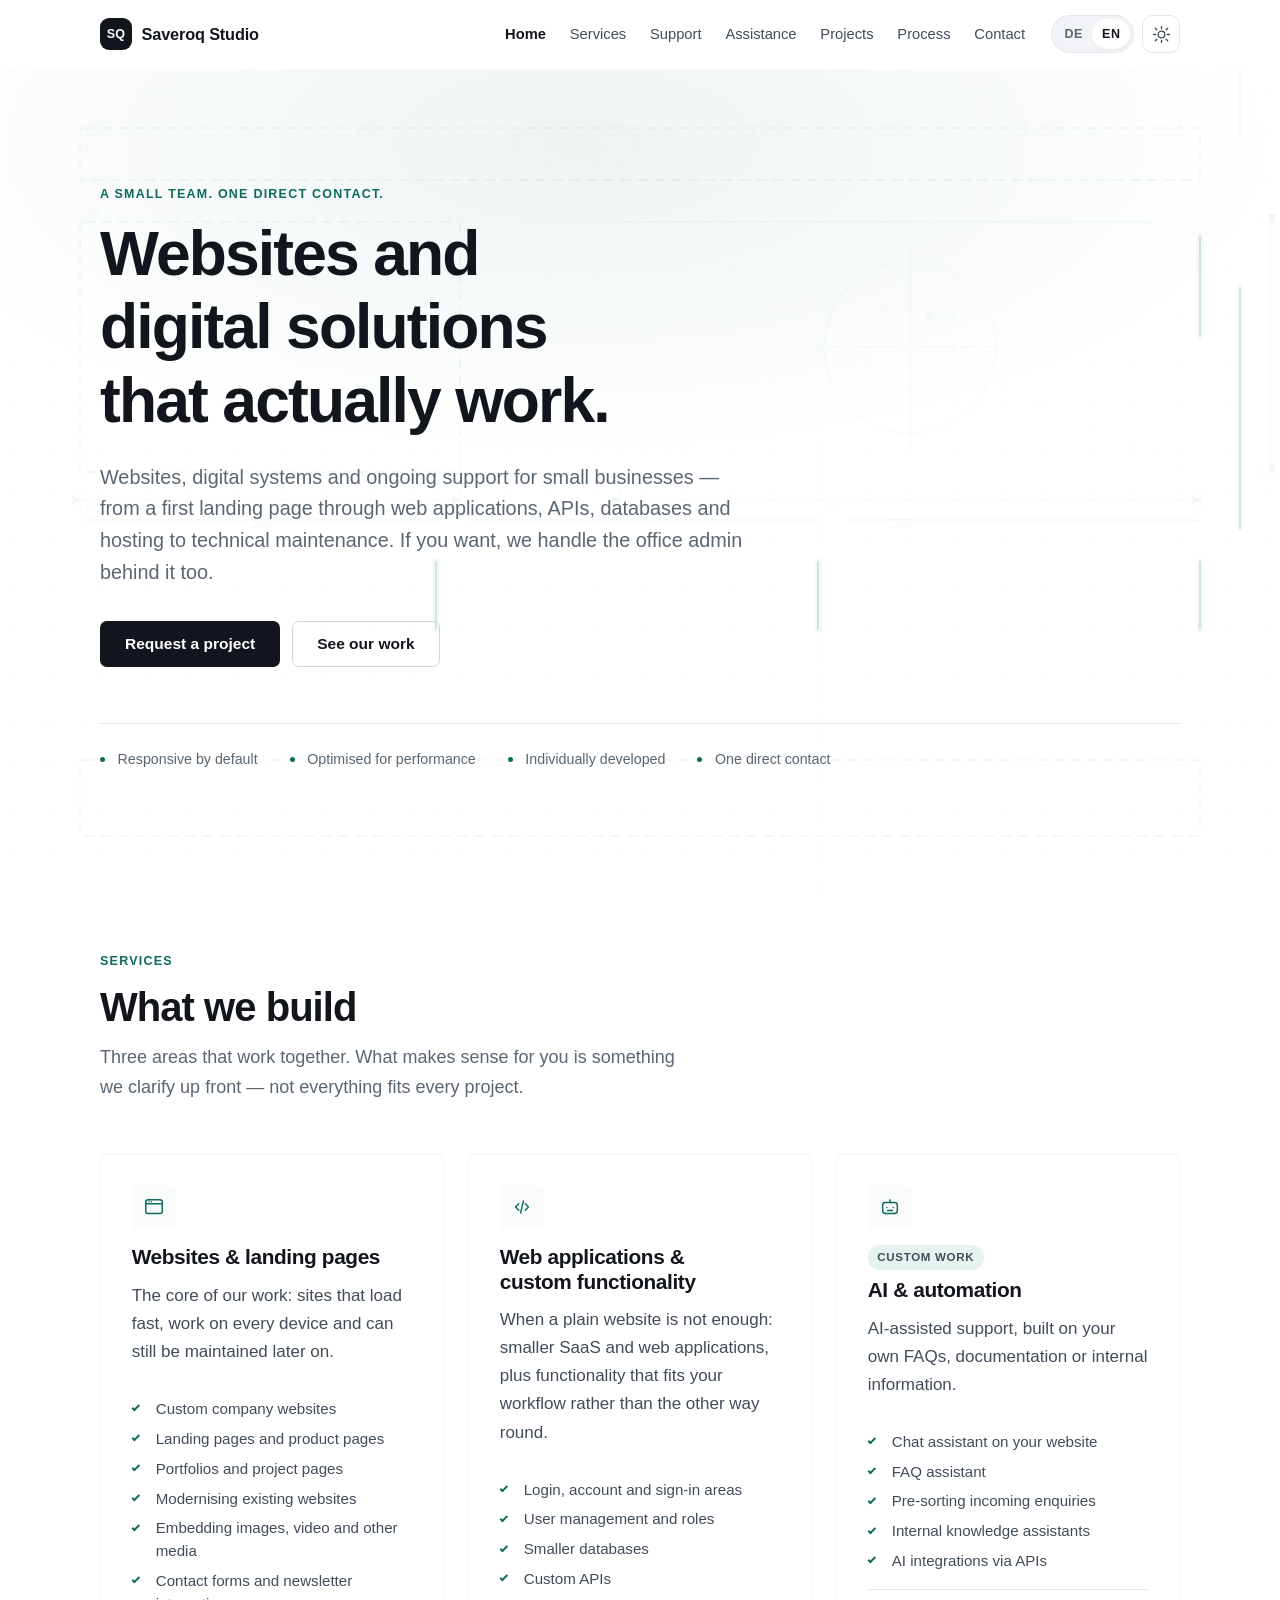
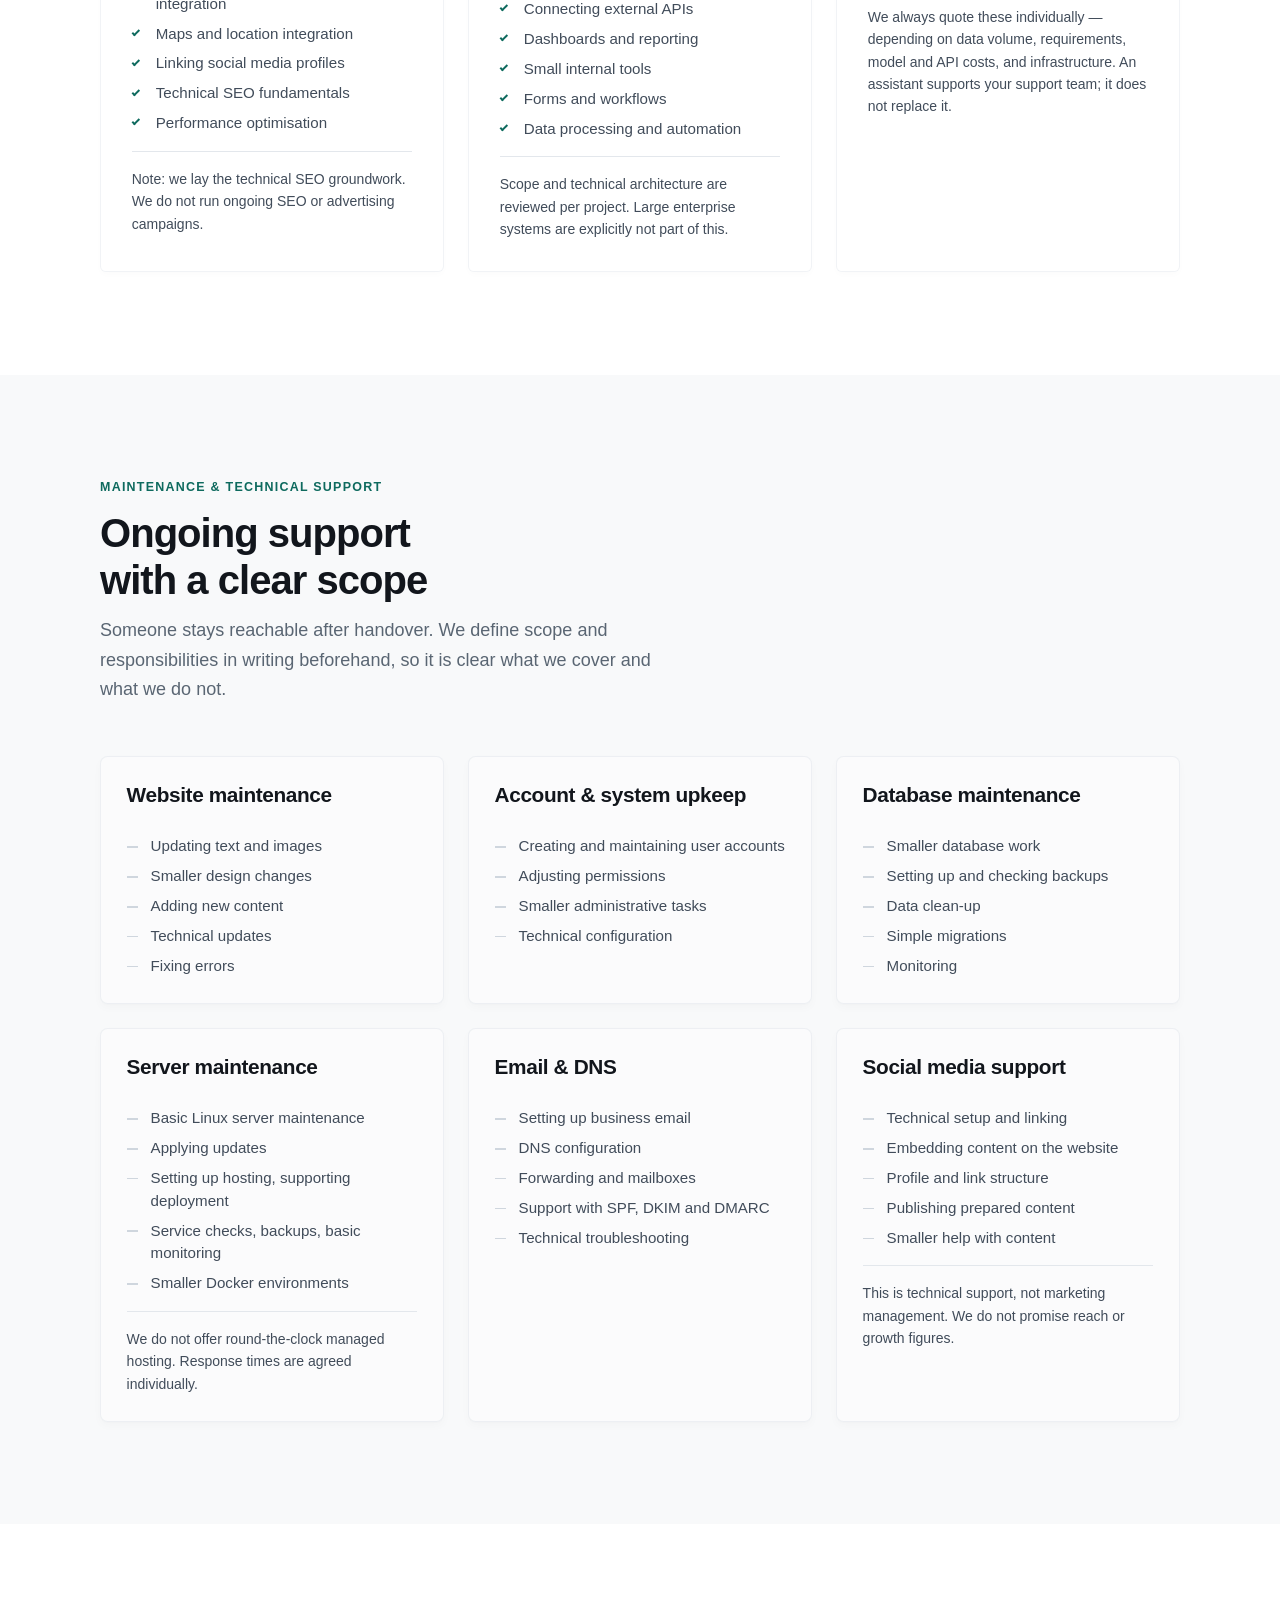
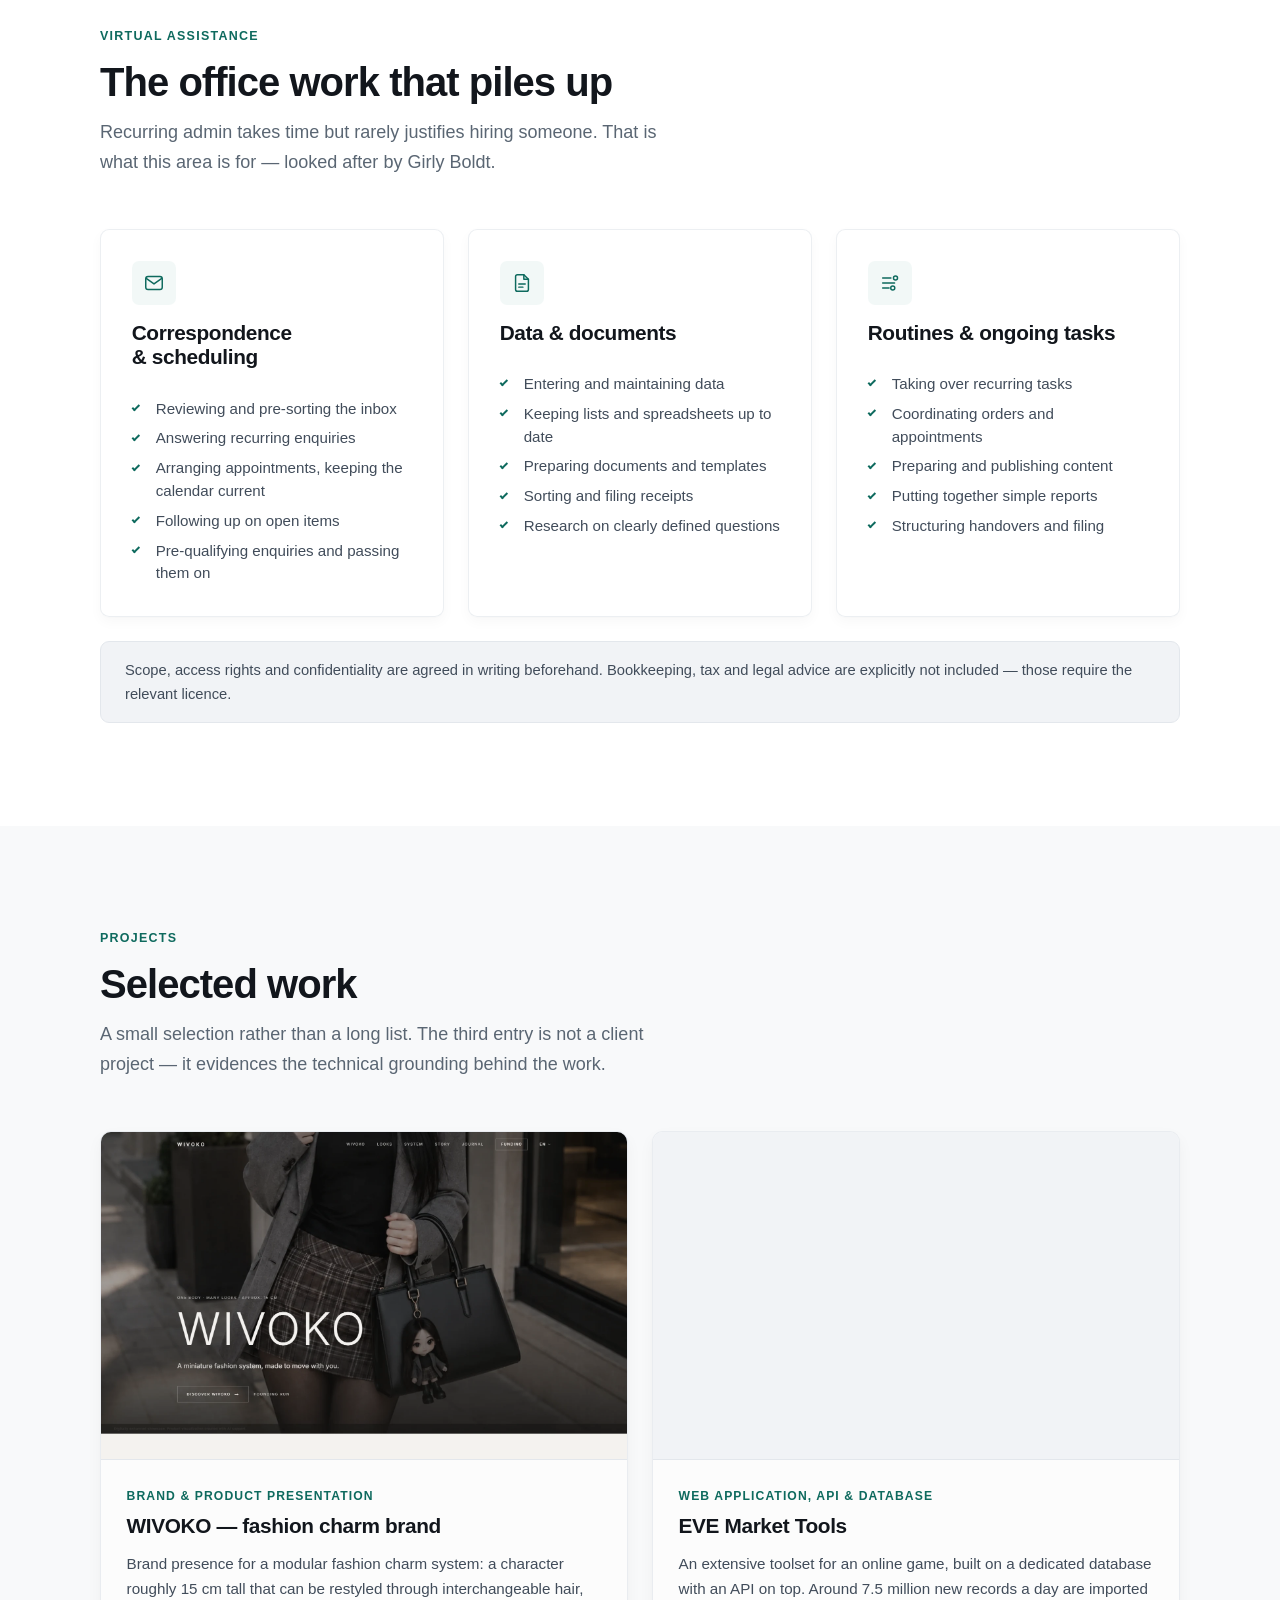
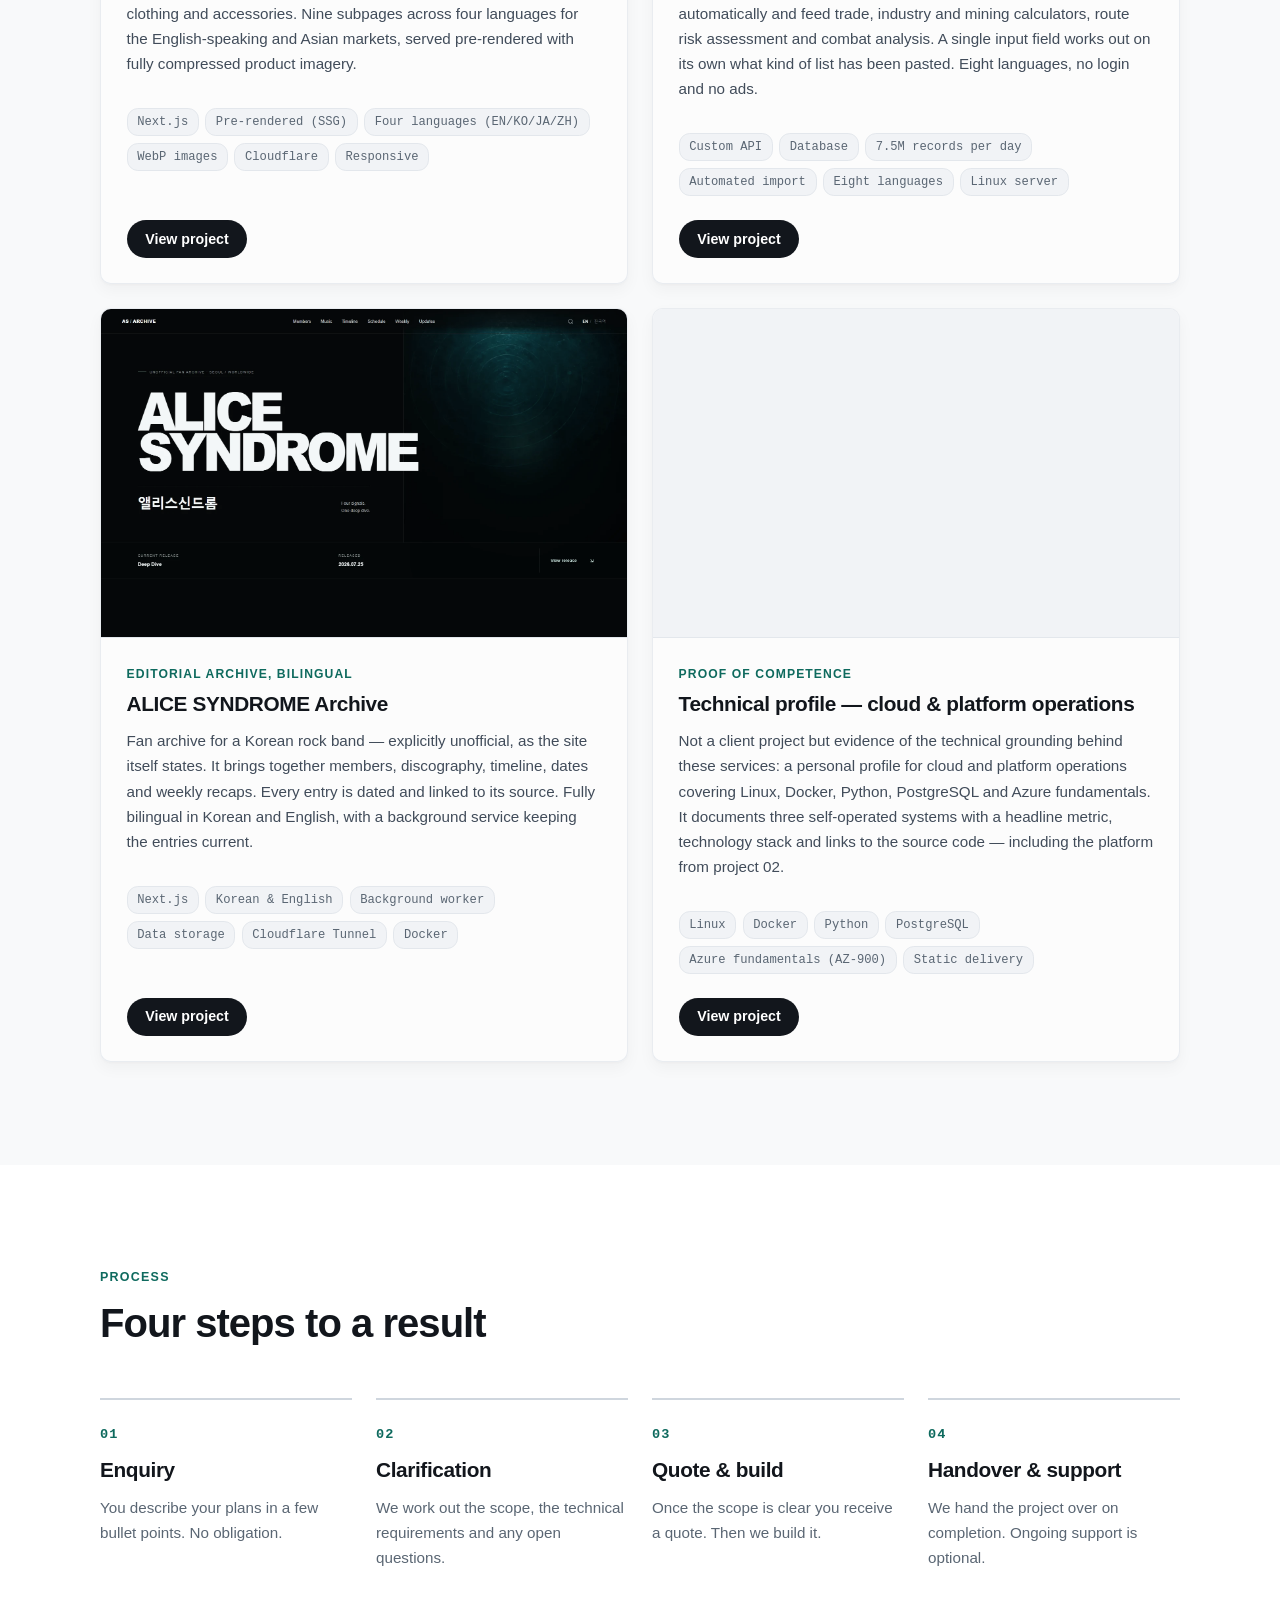
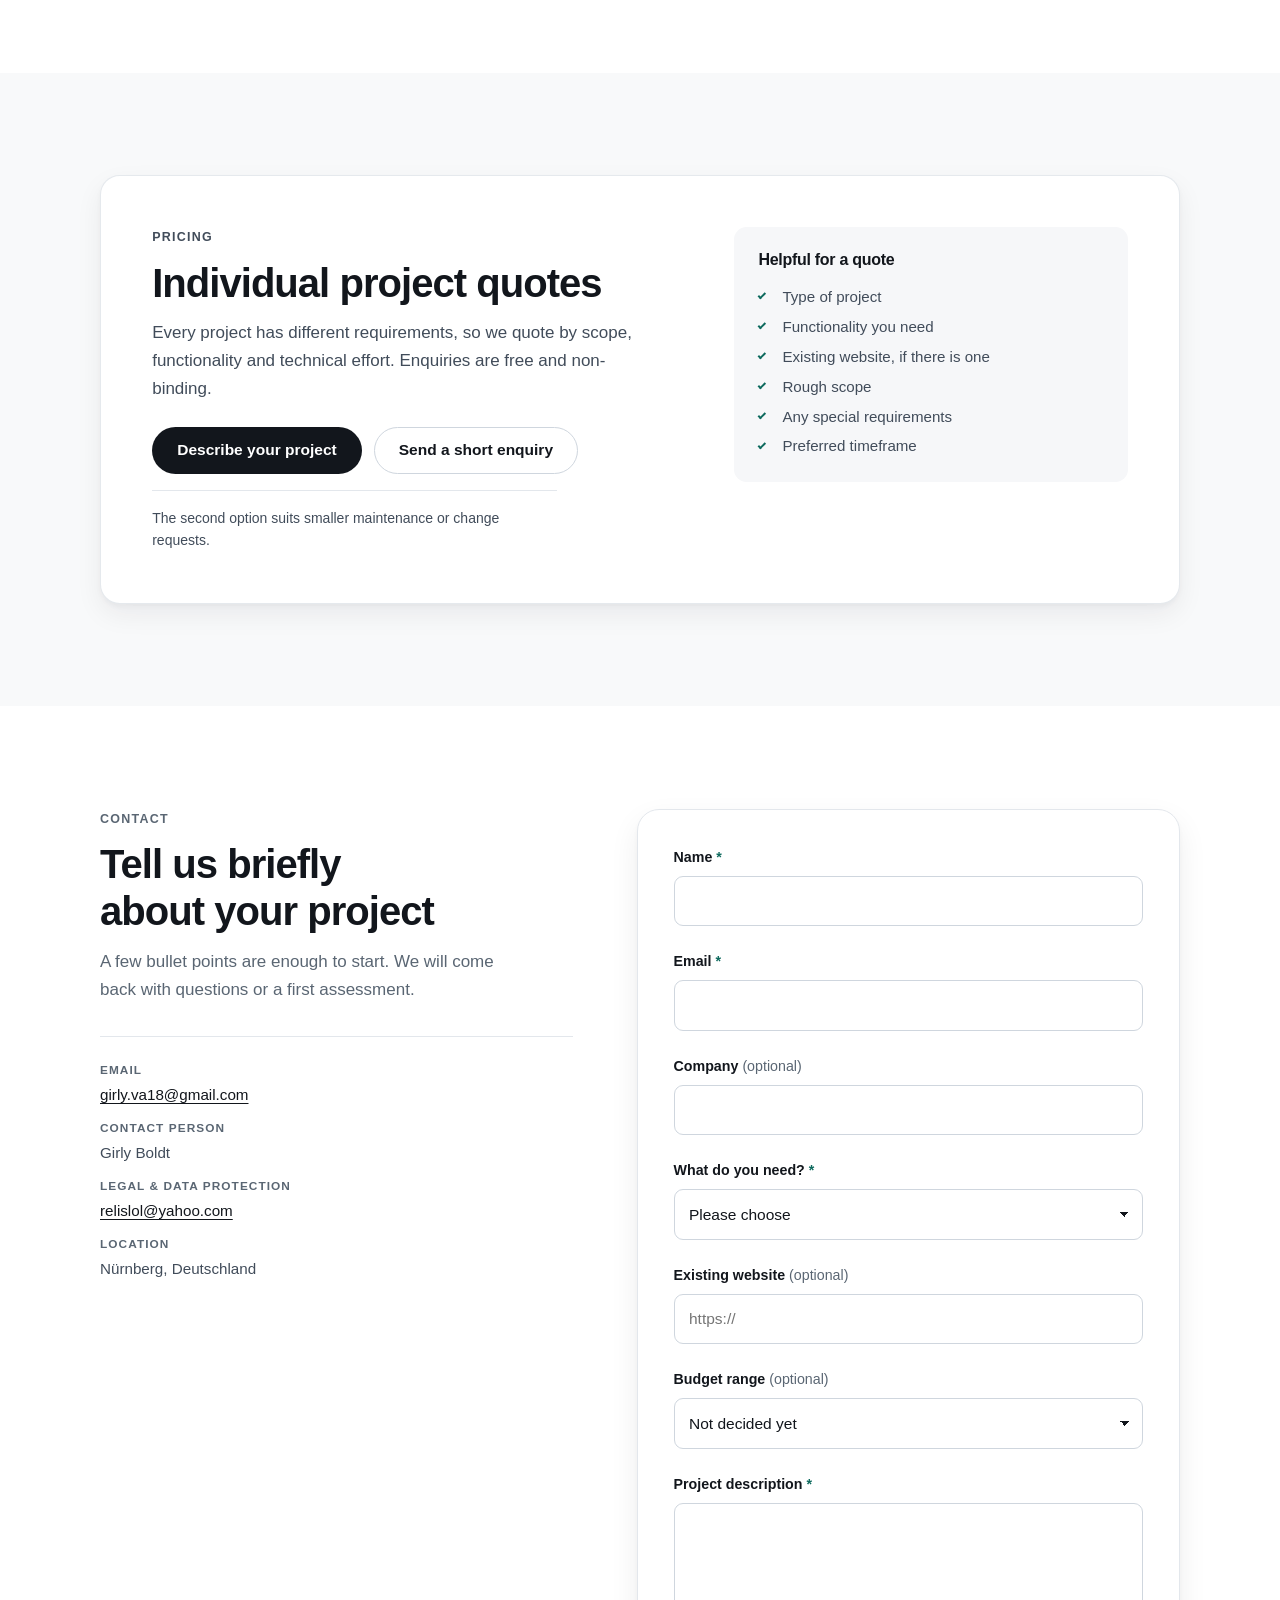
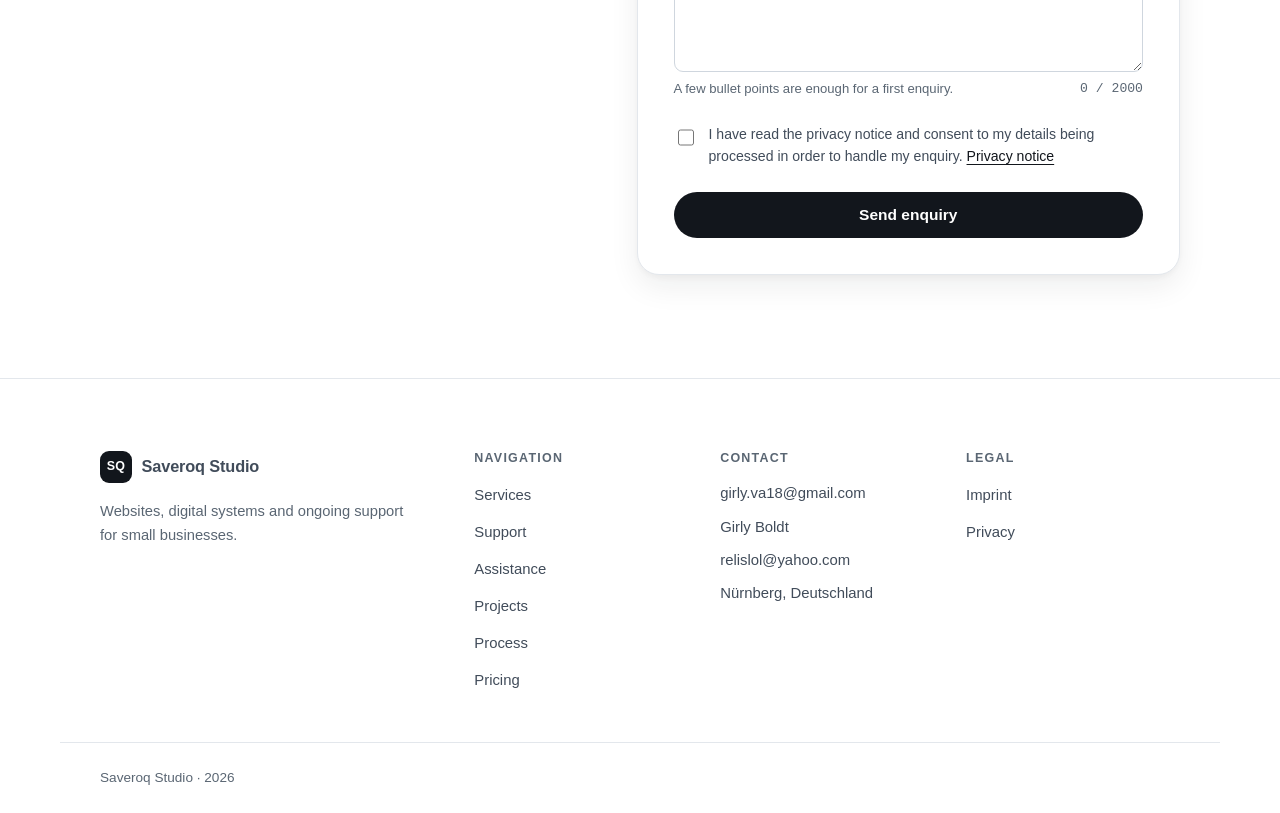
==== index.html @ 8a727fb0 "Versionskennungen gegen Cloudflares 4-Stunden-Browsercache Beim Pruefen der neuen Projektkarte fiel " ====
<!DOCTYPE html>
<html lang="de" data-theme="auto">
<head>
<meta charset="utf-8">
<meta name="viewport" content="width=device-width, initial-scale=1">

<!-- ============================================================
     SEO / Metadaten
     Die URLs zeigen auf die GitHub-Pages-Adresse dieses Repositories und
     sind startklar. Nur bei einer eigenen Domain umstellen — dafür gibt es
     scripts/domain-setzen.py, das alle betroffenen Dateien auf einmal ändert.
     ============================================================ -->
<title>Saveroq Studio — Websites &amp; digitale Systeme</title>
<meta name="description" content="Saveroq Studio entwickelt Websites, kleinere Web-Anwendungen und digitale Systeme für kleine Unternehmen – von der Landingpage über APIs, Datenbanken und Hosting bis zu laufender Betreuung und virtueller Assistenz.">
<!-- Bewusst NICHT indexieren.
     Das Studio soll oeffentlich erreichbar, aber vorerst nicht in den
     Suchergebnissen sein. Wichtig dabei: In robots.txt steht KEIN Disallow —
     sonst duerfte der Crawler die Seite nicht abrufen und wuerde dieses
     noindex nie sehen.
     Freigeben mit:  python scripts/domain-setzen.py --index an
     Danach zusaetzlich die Sitemap-Zeile in robots.txt einkommentieren. -->
<meta name="robots" content="noindex, follow">
<link rel="canonical" href="https://studio.saveroq.com/">

<meta property="og:type" content="website">
<meta property="og:locale" content="de_DE">
<meta property="og:locale:alternate" content="en_US">
<meta property="og:url" content="https://studio.saveroq.com/">
<meta property="og:title" content="Saveroq Studio — Websites &amp; digitale Systeme">
<meta property="og:description" content="Websites, kleinere Web-Anwendungen und digitale Systeme für kleine Unternehmen – inklusive Hosting, laufender Betreuung und virtueller Assistenz.">
<!-- OpenGraph-Bild: derzeit eine schlichte Textgrafik. Kann jederzeit durch ein eigenes Motiv ersetzt werden, gleicher Dateiname. -->
<meta property="og:image" content="https://studio.saveroq.com/assets/images/og-image.png">
<meta property="og:image:width" content="1200">
<meta property="og:image:height" content="630">
<meta property="og:image:alt" content="Saveroq Studio">

<meta name="twitter:card" content="summary_large_image">
<meta name="twitter:title" content="Saveroq Studio — Websites &amp; digitale Systeme">
<meta name="twitter:description" content="Websites, digitale Systeme und laufende Unterstützung für kleine Unternehmen.">
<meta name="twitter:image" content="https://studio.saveroq.com/assets/images/og-image.png">

<meta name="theme-color" content="#ffffff" media="(prefers-color-scheme: light)">
<meta name="theme-color" content="#0e1116" media="(prefers-color-scheme: dark)">

<link rel="icon" href="assets/icons/favicon.svg" type="image/svg+xml">
<link rel="icon" href="favicon.ico" sizes="32x32"><!-- Fallback für ältere Browser -->
<link rel="apple-touch-icon" href="assets/icons/apple-touch-icon.png">
<link rel="stylesheet" href="css/styles.css?v=c7a659b7">

<!-- Strukturierte Daten. Bewusst knapp und ausschliesslich mit Angaben, die
     auch im Impressum stehen. Kein Bezug auf saveroq.com: Die beiden Sites
     bleiben technisch getrennt. -->
<script type="application/ld+json">
{
  "@context": "https://schema.org",
  "@type": "ProfessionalService",
  "name": "Saveroq Studio",
  "url": "https://studio.saveroq.com/",
  "description": "Websites, digitale Systeme und laufende Unterstützung für kleine Unternehmen.",
  "address": {
    "@type": "PostalAddress",
    "streetAddress": "Siemensstraße 32",
    "postalCode": "90459",
    "addressLocality": "Nürnberg",
    "addressCountry": "DE"
  },
  "areaServed": "DE",
  "availableLanguage": ["de", "en"],
  "contactPoint": [
    {
      "@type": "ContactPoint",
      "contactType": "customer support",
      "name": "Girly Boldt",
      "email": "girly.va18@gmail.com",
      "availableLanguage": ["de", "en"]
    },
    {
      "@type": "ContactPoint",
      "contactType": "legal",
      "email": "relislol@yahoo.com",
      "availableLanguage": ["de", "en"]
    }
  ]
}
</script>
</head>

<body data-title-key="meta.title" data-desc-key="meta.description">
<a class="skip-link" href="#main" data-i18n="a11y.skip">Zum Inhalt springen</a>

<!-- ==================================================================
     HINTERGRUND-GRAFIK — vom technischen Riss zur fertigen Website
     ------------------------------------------------------------------
     WICHTIG ZUM VERSTÄNDNIS:
     Das sind KEINE mehreren Bilder, die abwechselnd eingeblendet werden.
     Es ist EIN Browserfenster mit EINER Website darin. Jedes Element
     behält seine Position über den gesamten Scrollweg und verwandelt
     sich an Ort und Stelle:

       Raster + Bemaßung
         -> ein Lichtpunkt zeichnet die Umrisse nach
         -> Flächen füllen sich, Ecken runden sich
         -> Inhalte erscheinen (Logo, Navigation, Text, Bild, Karten)
         -> am Ende steht eine vollständige Website

     Gesteuert wird alles über eine einzige Zahl: --p (0 = Anfang der
     Seite, 1 = Ende). Die Zeitfenster stehen in css/styles.css,
     Abschnitt 15 — dort lässt sich das Tempo ändern, ohne dieses SVG
     anzufassen.

     Rein dekorativ: aria-hidden, nicht anklickbar, liegt hinter allem.
     Deckkraft über --art-opacity. Siehe Warnhinweis im README.
     ================================================================== -->
<div class="bg-art" id="bg-art" aria-hidden="true">
  <svg viewBox="0 0 1440 900" preserveAspectRatio="xMidYMid slice" focusable="false">

    <defs>
      <pattern id="artGrid" width="45" height="45" patternUnits="userSpaceOnUse">
        <path d="M45 0H0v45" fill="none" stroke="var(--art-line)" stroke-width="1" stroke-opacity=".24"/>
      </pattern>
      <marker id="artArrow" viewBox="0 0 10 10" refX="9" refY="5"
              markerWidth="7" markerHeight="7" orient="auto">
        <path d="M0 0l10 5-10 5z" fill="var(--art-line)"/>
      </marker>
      <radialGradient id="artOrb" cx="50%" cy="50%" r="50%">
        <stop offset="0" stop-color="var(--art-line)" stop-opacity=".5"/>
        <stop offset="1" stop-color="var(--art-line)" stop-opacity="0"/>
      </radialGradient>
    </defs>

    <!-- ========== ZULETZT: weicher Grund hinter allem ================ -->
    <g class="art-soft">
      <circle cx="1080" cy="330" r="330" fill="url(#artOrb)"/>
      <circle cx="300" cy="700" r="260" fill="url(#artOrb)"/>
    </g>

    <!-- ========== ZUERST: Millimeterraster ========================== -->
    <rect class="art-grid" width="1440" height="900" fill="url(#artGrid)"/>

    <!-- ========== ZUERST: Konstruktions- und Anrisslinien =========== -->
    <g class="art-construct" fill="none" stroke="var(--art-line)"
       stroke-width="1" stroke-opacity=".22" stroke-dasharray="3 7">
      <path d="M0 108h1440M0 180h1440M0 472h1440M0 520h1440M0 720h1440M0 760h1440"/>
      <path d="M120 0v900M160 0v900M700 0v900M1280 0v900M1320 0v900M516 0v900M898 0v900"/>
      <path d="M700 222l580 250M1280 222L700 472"/>
    </g>

    <!-- ========== ZUERST: Bemaßung ================================== -->
    <g class="art-dim" fill="none" stroke="var(--art-line)"
       stroke-width="1.2" stroke-opacity=".5">
      <path d="M160 500h380" marker-start="url(#artArrow)" marker-end="url(#artArrow)"/>
      <path d="M160 488v24M540 488v24"/>
      <path d="M700 500h580" marker-start="url(#artArrow)" marker-end="url(#artArrow)"/>
      <path d="M700 488v24M1280 488v24"/>
      <path d="M1352 222v250" marker-start="url(#artArrow)" marker-end="url(#artArrow)"/>
      <path d="M1340 222h24M1340 472h24"/>
      <path d="M120 34h1200" marker-start="url(#artArrow)" marker-end="url(#artArrow)"/>
      <path d="M120 22v24M1320 22v24"/>
      <circle cx="990" cy="347" r="86"/>
      <circle cx="990" cy="347" r="43" stroke-dasharray="5 6"/>
      <path d="M888 347h204M990 245v204"/>
    </g>

    <g class="art-dim" fill="var(--art-line)" fill-opacity=".55"
       font-family="ui-monospace, Consolas, monospace" font-size="13">
      <text x="330" y="528">380</text>
      <text x="970" y="528">580</text>
      <text x="1370" y="352">250</text>
      <text x="700" y="24">1200</text>
      <text x="1006" y="322">R 86</text>
      <text x="126" y="52">00</text>
      <text x="166" y="214">01</text>
      <text x="706" y="214">02</text>
      <text x="166" y="512">03</text>
      <text x="522" y="512">04</text>
      <text x="904" y="512">05</text>
    </g>

    <!-- ========== ENTWURFSUMRISSE (verschwinden) ====================
         Auch die reinen Layout-Bereiche, die es in der fertigen Seite
         nicht mehr als sichtbaren Kasten gibt.                        -->
    <g class="art-dashed art-round" fill="none" stroke="var(--art-line)"
       stroke-width="1.4" stroke-opacity=".55" stroke-dasharray="10 7">
      <rect x="160" y="222" width="380" height="250"/>
      <rect x="160" y="128" width="1120" height="52"/>
      <rect x="160" y="760" width="1120" height="76"/>
    </g>

    <!-- ========== DER LICHTPUNKT ====================================
         Läuft die Umrisse entlang und zieht die feste Linie hinter
         sich her. Zwei Striche übereinander: ein breiter, weicher
         Schein und ein schmaler, heller Kern.

         pathLength="100" normiert jeden Umriss auf 100 Einheiten —
         dadurch laufen alle Rahmen im Gleichschritt, unabhängig davon,
         wie groß sie tatsächlich sind.                                -->
    <g class="art-spark" fill="none" stroke="var(--art-line)"
       stroke-width="7" stroke-opacity=".3" stroke-linecap="round">
      <rect x="120" y="56" width="1200" height="800" pathLength="100"/>
      <rect x="700" y="222" width="580" height="250" pathLength="100"/>
      <rect x="160" y="520" width="356" height="200" pathLength="100"/>
      <rect x="542" y="520" width="356" height="200" pathLength="100"/>
      <rect x="924" y="520" width="356" height="200" pathLength="100"/>
    </g>
    <g class="art-spark" fill="none" stroke="var(--art-line)"
       stroke-width="1.8" stroke-opacity="1" stroke-linecap="round">
      <rect x="120" y="56" width="1200" height="800" pathLength="100"/>
      <rect x="700" y="222" width="580" height="250" pathLength="100"/>
      <rect x="160" y="520" width="356" height="200" pathLength="100"/>
      <rect x="542" y="520" width="356" height="200" pathLength="100"/>
      <rect x="924" y="520" width="356" height="200" pathLength="100"/>
    </g>

    <!-- ========== DIE FESTE LINIE ===================================
         Zeichnet sich hinter dem Lichtpunkt her auf (stroke-dashoffset
         in css/styles.css). Nur die Rahmen, die es in der fertigen
         Website wirklich gibt.                                        -->
    <g class="art-draw art-round" fill="none" stroke="var(--art-line)"
       stroke-width="1.5" stroke-opacity=".5">
      <rect x="120" y="56" width="1200" height="800" pathLength="100"/>
      <rect x="700" y="222" width="580" height="250" pathLength="100"/>
      <rect x="160" y="520" width="356" height="200" pathLength="100"/>
      <rect x="542" y="520" width="356" height="200" pathLength="100"/>
      <rect x="924" y="520" width="356" height="200" pathLength="100"/>
    </g>

    <!-- ========== DIE FLÄCHEN ======================================= -->
    <g class="art-fill art-round">
      <rect x="120" y="56" width="1200" height="800" fill="var(--art-line)" fill-opacity=".05"/>
      <rect x="700" y="222" width="580" height="250" fill="var(--art-line)" fill-opacity=".16"/>
      <rect x="160" y="520" width="356" height="200" fill="var(--art-line)" fill-opacity=".12"/>
      <rect x="542" y="520" width="356" height="200" fill="var(--art-line)" fill-opacity=".12"/>
      <rect x="924" y="520" width="356" height="200" fill="var(--art-line)" fill-opacity=".12"/>
    </g>

    <!-- ========== BROWSERFENSTER ====================================
         Das Detail, das aus abstrakten Kästen eine Website macht.     -->
    <g class="art-chrome" fill="var(--art-line)">
      <path d="M120 108h1200" stroke="var(--art-line)" stroke-opacity=".4" stroke-width="1.5"/>
      <g fill-opacity=".35">
        <circle cx="154" cy="82" r="7"/>
        <circle cx="178" cy="82" r="7"/>
        <circle cx="202" cy="82" r="7"/>
      </g>
      <rect x="240" y="70" width="420" height="24" rx="12" fill-opacity=".14"/>
      <rect x="256" y="79" width="150" height="6" rx="3" fill-opacity=".3"/>
    </g>

    <!-- ========== DIE FERTIGE WEBSITE ===============================
         Logo, Navigation, Schaltfläche, Überschrift, Fließtext, Bild
         mit Motiv, drei Karten mit Symbol und Textzeilen, Fußzeile
         mit Spalten. Verschiedene Deckkraften erzeugen die Hierarchie,
         die eine echte Seite ausmacht.                                -->
    <g class="art-content" fill="var(--art-line)">

      <!-- Kopfzeile: Logo, Wortmarke, drei Menüpunkte, Schaltfläche -->
      <rect x="160" y="139" width="30" height="30" rx="9" fill-opacity=".5"/>
      <rect x="200" y="147" width="86" height="14" rx="7" fill-opacity=".42"/>
      <g fill-opacity=".26">
        <rect x="852" y="149" width="66" height="11" rx="5.5"/>
        <rect x="936" y="149" width="54" height="11" rx="5.5"/>
        <rect x="1008" y="149" width="60" height="11" rx="5.5"/>
      </g>
      <rect x="1150" y="139" width="130" height="31" rx="15.5" fill-opacity=".5"/>

      <!-- Hero: Auszeichner, zwei Überschriftzeilen, Text, zwei Knöpfe -->
      <rect x="160" y="238" width="104" height="10" rx="5" fill-opacity=".5"/>
      <g fill-opacity=".36">
        <rect x="160" y="268" width="368" height="25" rx="7"/>
        <rect x="160" y="305" width="268" height="25" rx="7"/>
      </g>
      <g fill-opacity=".2">
        <rect x="160" y="352" width="356" height="12" rx="6"/>
        <rect x="160" y="376" width="300" height="12" rx="6"/>
        <rect x="160" y="400" width="222" height="12" rx="6"/>
      </g>
      <rect x="160" y="430" width="152" height="42" rx="21" fill-opacity=".48"/>
      <rect x="328" y="430" width="132" height="42" rx="21" fill-opacity="0"
            stroke="var(--art-line)" stroke-opacity=".38" stroke-width="1.5"/>

      <!-- Bildbereich mit Motiv: Sonne und Bergzug -->
      <g class="art-photo">
        <circle cx="850" cy="300" r="26" fill-opacity=".34"/>
        <path d="M700 472l160-150 96 90 74-64 250 124v0z" fill-opacity=".26"/>
        <path d="M700 472l232-116 348 116z" fill-opacity=".36"/>
      </g>

      <!-- Drei Karten: Symbol, Titel, zwei Textzeilen, Weiterlink -->
      <g fill-opacity=".42">
        <rect x="188" y="548" width="42" height="42" rx="12"/>
        <rect x="570" y="548" width="42" height="42" rx="12"/>
        <rect x="952" y="548" width="42" height="42" rx="12"/>
      </g>
      <g fill-opacity=".3">
        <rect x="188" y="612" width="176" height="16" rx="8"/>
        <rect x="570" y="612" width="176" height="16" rx="8"/>
        <rect x="952" y="612" width="176" height="16" rx="8"/>
      </g>
      <g fill-opacity=".17">
        <rect x="188" y="644" width="290" height="10" rx="5"/>
        <rect x="188" y="666" width="232" height="10" rx="5"/>
        <rect x="570" y="644" width="290" height="10" rx="5"/>
        <rect x="570" y="666" width="232" height="10" rx="5"/>
        <rect x="952" y="644" width="290" height="10" rx="5"/>
        <rect x="952" y="666" width="232" height="10" rx="5"/>
      </g>
      <g fill-opacity=".34">
        <rect x="188" y="694" width="72" height="9" rx="4.5"/>
        <rect x="570" y="694" width="72" height="9" rx="4.5"/>
        <rect x="952" y="694" width="72" height="9" rx="4.5"/>
      </g>

      <!-- Fußzeile: Trennlinie, Wortmarke, drei Linkspalten -->
      <path d="M160 760h1120" stroke="var(--art-line)" stroke-opacity=".3" stroke-width="1.5"/>
      <rect x="160" y="784" width="24" height="24" rx="7" fill-opacity=".4"/>
      <rect x="192" y="790" width="76" height="12" rx="6" fill-opacity=".3"/>
      <g fill-opacity=".16">
        <rect x="880" y="784" width="86" height="9" rx="4.5"/>
        <rect x="880" y="802" width="66" height="9" rx="4.5"/>
        <rect x="880" y="820" width="74" height="9" rx="4.5"/>
        <rect x="1020" y="784" width="86" height="9" rx="4.5"/>
        <rect x="1020" y="802" width="66" height="9" rx="4.5"/>
        <rect x="1020" y="820" width="74" height="9" rx="4.5"/>
        <rect x="1160" y="784" width="86" height="9" rx="4.5"/>
        <rect x="1160" y="802" width="66" height="9" rx="4.5"/>
        <rect x="1160" y="820" width="74" height="9" rx="4.5"/>
      </g>
    </g>
  </svg>
</div>

<!-- ==================================================================
     HEADER / NAVIGATION
     ================================================================== -->
<header class="site-header" id="site-header">
  <div class="container header-inner">

    <a class="brand" href="#top" aria-label="Startseite">
      <span class="brand-mark" aria-hidden="true" data-site="initials">SQ</span>
      <span class="brand-name" data-site="name">Saveroq Studio</span>
    </a>

    <nav class="nav-desktop" aria-label="Hauptnavigation" data-i18n-attr="aria-label:a11y.mainNav">
      <ul>
        <li><a href="#top" data-i18n="nav.home">Start</a></li>
        <li><a href="#leistungen" data-i18n="nav.services">Leistungen</a></li>
        <li><a href="#support" data-i18n="nav.support">Wartung</a></li>
        <li><a href="#assistenz" data-i18n="nav.assist">Assistenz</a></li>
        <li><a href="#projekte" data-i18n="nav.projects">Projekte</a></li>
        <li><a href="#ablauf" data-i18n="nav.process">Ablauf</a></li>
        <li><a href="#kontakt" data-i18n="nav.contact">Kontakt</a></li>
      </ul>
    </nav>

    <div class="header-tools">
      <!-- Sprachumschalter -->
      <div class="lang-switch" role="group" aria-label="Sprache wählen" data-i18n-attr="aria-label:a11y.langGroup">
        <button type="button" class="lang-btn" data-lang="de" aria-pressed="true" lang="de">DE</button>
        <button type="button" class="lang-btn" data-lang="en" aria-pressed="false" lang="en">EN</button>
      </div>

      <!-- Farbschema -->
      <button type="button" class="icon-btn" id="theme-toggle"
              aria-label="Farbschema wechseln"
              data-i18n-attr="aria-label:a11y.theme">
        <svg class="icon icon-sun" viewBox="0 0 24 24" aria-hidden="true" focusable="false">
          <circle cx="12" cy="12" r="4.2"/>
          <path d="M12 2v2.6M12 19.4V22M4.2 4.2l1.9 1.9M17.9 17.9l1.9 1.9M2 12h2.6M19.4 12H22M4.2 19.8l1.9-1.9M17.9 6.1l1.9-1.9"/>
        </svg>
        <svg class="icon icon-moon" viewBox="0 0 24 24" aria-hidden="true" focusable="false">
          <path d="M20 14.2A8.2 8.2 0 0 1 9.8 4a8.4 8.4 0 1 0 10.2 10.2z"/>
        </svg>
      </button>

      <!-- Mobiles Menü -->
      <button type="button" class="icon-btn nav-toggle" id="nav-toggle"
              aria-expanded="false" aria-controls="nav-mobile"
              aria-label="Menü öffnen"
              data-i18n-attr="aria-label:a11y.menu">
        <svg class="icon icon-burger" viewBox="0 0 24 24" aria-hidden="true" focusable="false">
          <path d="M4 7h16M4 12h16M4 17h16"/>
        </svg>
        <svg class="icon icon-close" viewBox="0 0 24 24" aria-hidden="true" focusable="false">
          <path d="M6 6l12 12M18 6L6 18"/>
        </svg>
      </button>
    </div>
  </div>

  <nav class="nav-mobile" id="nav-mobile" aria-label="Mobile Navigation" hidden
       data-i18n-attr="aria-label:a11y.mobileNav">
    <ul class="container">
      <li><a href="#top" data-i18n="nav.home">Start</a></li>
      <li><a href="#leistungen" data-i18n="nav.services">Leistungen</a></li>
      <li><a href="#support" data-i18n="nav.support">Wartung &amp; Support</a></li>
      <li><a href="#assistenz" data-i18n="nav.assist">Virtuelle Assistenz</a></li>
      <li><a href="#projekte" data-i18n="nav.projects">Projekte</a></li>
      <li><a href="#ablauf" data-i18n="nav.process">Ablauf</a></li>
      <li><a href="#preise" data-i18n="nav.pricing">Kalkulation</a></li>
      <li><a href="#kontakt" data-i18n="nav.contact">Kontakt</a></li>
    </ul>
  </nav>
</header>

<main id="main">

  <!-- ================================================================
       HERO
       ================================================================ -->
  <section class="hero" id="top">
    <div class="container">
      <p class="eyebrow reveal" data-i18n="hero.eyebrow">Kleines Team. Direkter Ansprechpartner.</p>

      <h1 class="hero-title reveal" data-i18n="hero.title">
        Websites und digitale Lösungen, die tatsächlich funktionieren.
      </h1>

      <p class="hero-sub reveal" data-i18n="hero.sub">
        Websites, digitale Systeme und laufende Unterstützung für kleine
        Unternehmen – von der ersten Landingpage über Web-Anwendungen, APIs,
        Datenbanken und Hosting bis zur technischen Betreuung. Auf Wunsch
        übernehmen wir auch die Büroorganisation dahinter.
      </p>

      <div class="hero-actions reveal">
        <a class="btn btn-primary" href="#kontakt" data-i18n="hero.cta1">Projekt anfragen</a>
        <a class="btn btn-ghost" href="#projekte" data-i18n="hero.cta2">Unsere Arbeiten</a>
      </div>

      <ul class="trust-row reveal" aria-label="Arbeitsweise" data-i18n-attr="aria-label:a11y.trust">
        <li data-i18n="hero.trust1">Responsive umgesetzt</li>
        <li data-i18n="hero.trust2">Auf Performance optimiert</li>
        <li data-i18n="hero.trust3">Individuell entwickelt</li>
        <li data-i18n="hero.trust4">Direkter Ansprechpartner</li>
      </ul>
    </div>
  </section>

  <!-- ================================================================
       LEISTUNGEN
       ================================================================ -->
  <section class="section" id="leistungen" aria-labelledby="leistungen-h">
    <div class="container">
      <header class="section-head reveal">
        <p class="section-kicker" data-i18n="services.kicker">Leistungen</p>
        <h2 id="leistungen-h" data-i18n="services.title">Was wir umsetzen</h2>
        <p class="section-lead" data-i18n="services.lead">
          Drei Bereiche, die ineinandergreifen. Was davon sinnvoll ist, klären wir
          vorher gemeinsam – nicht alles ergibt für jedes Projekt Sinn.
        </p>
      </header>

      <div class="grid grid-3">

        <article class="card reveal">
          <div class="card-icon" aria-hidden="true">
            <svg viewBox="0 0 24 24" focusable="false">
              <rect x="3" y="4" width="18" height="15" rx="2.5"/>
              <path d="M3 8.5h18M6.5 6.2h.01M9 6.2h.01"/>
            </svg>
          </div>
          <h3 data-i18n="services.web.title">Websites &amp; Landingpages</h3>
          <p data-i18n="services.web.text">
            Der Kern unserer Arbeit: Seiten, die schnell laden, auf jedem Gerät
            funktionieren und die man später auch pflegen kann.
          </p>
          <ul class="check-list">
            <li data-i18n="services.web.i1">Individuelle Firmenwebsites</li>
            <li data-i18n="services.web.i2">Landingpages und Produktseiten</li>
            <li data-i18n="services.web.i3">Portfolios und Projektseiten</li>
            <li data-i18n="services.web.i4">Bestehende Websites modernisieren</li>
            <li data-i18n="services.web.i5">Bilder, Videos und andere Medien einbinden</li>
            <li data-i18n="services.web.i6">Kontaktformulare und Newsletter-Anbindung</li>
            <li data-i18n="services.web.i7">Karten- und Standortintegration</li>
            <li data-i18n="services.web.i8">Verknüpfung mit Social-Media-Profilen</li>
            <li data-i18n="services.web.i9">Technische SEO-Grundlagen</li>
            <li data-i18n="services.web.i10">Performanceoptimierung</li>
          </ul>
          <p class="card-note" data-i18n="services.web.note">
            Hinweis: Wir legen die technischen SEO-Grundlagen. Laufende
            SEO- oder Werbekampagnen betreuen wir nicht.
          </p>
        </article>

        <article class="card reveal">
          <div class="card-icon" aria-hidden="true">
            <svg viewBox="0 0 24 24" focusable="false">
              <path d="M8.5 8.5L5 12l3.5 3.5M15.5 8.5L19 12l-3.5 3.5M13.5 5.5l-3 13"/>
            </svg>
          </div>
          <h3 data-i18n="services.func.title">Web-Anwendungen &amp; individuelle Funktionen</h3>
          <p data-i18n="services.func.text">
            Wenn eine reine Website nicht ausreicht: kleinere SaaS- und
            Web-Anwendungen sowie Funktionen, die zu Ihrem Ablauf passen statt
            umgekehrt.
          </p>
          <ul class="check-list">
            <li data-i18n="services.func.i1">Login-, Account- und Anmeldebereiche</li>
            <li data-i18n="services.func.i2">Benutzerverwaltung und Rollen</li>
            <li data-i18n="services.func.i3">Kleinere Datenbanken</li>
            <li data-i18n="services.func.i4">Individuelle APIs</li>
            <li data-i18n="services.func.i5">Anbindung externer APIs</li>
            <li data-i18n="services.func.i6">Dashboards und Auswertungen</li>
            <li data-i18n="services.func.i7">Kleine interne Tools</li>
            <li data-i18n="services.func.i8">Formulare und Workflows</li>
            <li data-i18n="services.func.i9">Datenverarbeitung und Automatisierungen</li>
          </ul>
          <p class="card-note" data-i18n="services.func.note">
            Funktionsumfang und technische Architektur prüfen wir pro Projekt.
            Große Unternehmenssysteme gehören ausdrücklich nicht dazu.
          </p>
        </article>

        <article class="card card-accent reveal">
          <div class="card-icon" aria-hidden="true">
            <svg viewBox="0 0 24 24" focusable="false">
              <rect x="4" y="7" width="16" height="12" rx="3"/>
              <path d="M12 7V4M8.5 12.5h.01M15.5 12.5h.01M9.5 15.8h5"/>
            </svg>
          </div>
          <p class="card-tag" data-i18n="services.ai.tag">Individualleistung</p>
          <h3 data-i18n="services.ai.title">AI &amp; Automation</h3>
          <p data-i18n="services.ai.text">
            AI-gestützte Unterstützung im Support – aufgebaut auf Ihren eigenen
            FAQs, Dokumentationen oder internen Informationen.
          </p>
          <ul class="check-list">
            <li data-i18n="services.ai.i1">Chat-Assistent auf der Website</li>
            <li data-i18n="services.ai.i2">FAQ-Assistent</li>
            <li data-i18n="services.ai.i3">Vorsortierung eingehender Anfragen</li>
            <li data-i18n="services.ai.i4">Interne Wissensassistenten</li>
            <li data-i18n="services.ai.i5">AI-Integrationen über APIs</li>
          </ul>
          <p class="card-note" data-i18n="services.ai.note">
            Solche Lösungen kalkulieren wir immer einzeln – abhängig von
            Datenmenge, Anforderungen, Modell- bzw. API-Kosten und Infrastruktur.
            Ein Assistent unterstützt Ihren Support, er ersetzt ihn nicht.
          </p>
        </article>

      </div>
    </div>
  </section>

  <!-- ================================================================
       WARTUNG & SUPPORT
       ================================================================ -->
  <section class="section section-alt" id="support" aria-labelledby="support-h">
    <div class="container">
      <header class="section-head reveal">
        <p class="section-kicker" data-i18n="support.kicker">Wartung &amp; technischer Support</p>
        <h2 id="support-h" data-i18n="support.title">Laufende Betreuung, klar abgegrenzt</h2>
        <p class="section-lead" data-i18n="support.lead">
          Auch nach der Übergabe bleibt jemand erreichbar. Umfang und
          Verantwortlichkeiten legen wir vorher schriftlich fest – damit klar
          ist, was wir übernehmen und was nicht.
        </p>
      </header>

      <div class="grid grid-3">

        <article class="card card-compact reveal">
          <h3 data-i18n="support.site.title">Websitepflege</h3>
          <ul class="dash-list">
            <li data-i18n="support.site.i1">Texte und Bilder aktualisieren</li>
            <li data-i18n="support.site.i2">Kleinere Designänderungen</li>
            <li data-i18n="support.site.i3">Neue Inhalte einpflegen</li>
            <li data-i18n="support.site.i4">Technische Updates</li>
            <li data-i18n="support.site.i5">Fehlerbehebung</li>
          </ul>
        </article>

        <article class="card card-compact reveal">
          <h3 data-i18n="support.acc.title">Account- &amp; Systempflege</h3>
          <ul class="dash-list">
            <li data-i18n="support.acc.i1">Benutzeraccounts anlegen und pflegen</li>
            <li data-i18n="support.acc.i2">Berechtigungen anpassen</li>
            <li data-i18n="support.acc.i3">Kleinere administrative Aufgaben</li>
            <li data-i18n="support.acc.i4">Technische Konfigurationen</li>
          </ul>
        </article>

        <article class="card card-compact reveal">
          <h3 data-i18n="support.db.title">Datenbankpflege</h3>
          <ul class="dash-list">
            <li data-i18n="support.db.i1">Kleinere Datenbankarbeiten</li>
            <li data-i18n="support.db.i2">Backups einrichten und prüfen</li>
            <li data-i18n="support.db.i3">Datenbereinigung</li>
            <li data-i18n="support.db.i4">Einfache Migrationen</li>
            <li data-i18n="support.db.i5">Überwachung</li>
          </ul>
        </article>

        <article class="card card-compact reveal">
          <h3 data-i18n="support.srv.title">Serverpflege</h3>
          <ul class="dash-list">
            <li data-i18n="support.srv.i1">Grundlegende Linux-Serverpflege</li>
            <li data-i18n="support.srv.i2">Updates einspielen</li>
            <li data-i18n="support.srv.i3">Hosting einrichten, Deployment betreuen</li>
            <li data-i18n="support.srv.i4">Dienste prüfen, Backups, Basis-Monitoring</li>
            <li data-i18n="support.srv.i5">Kleinere Docker-Umgebungen</li>
          </ul>
          <p class="card-note" data-i18n="support.srv.note">
            Wir bieten kein rund um die Uhr betreutes Hosting an. Reaktionszeiten
            vereinbaren wir individuell.
          </p>
        </article>

        <article class="card card-compact reveal">
          <h3 data-i18n="support.mail.title">E-Mail &amp; DNS</h3>
          <ul class="dash-list">
            <li data-i18n="support.mail.i1">Business-Mail einrichten</li>
            <li data-i18n="support.mail.i2">DNS-Konfiguration</li>
            <li data-i18n="support.mail.i3">Weiterleitungen und Mailboxen</li>
            <li data-i18n="support.mail.i4">Unterstützung bei SPF, DKIM und DMARC</li>
            <li data-i18n="support.mail.i5">Technische Fehleranalyse</li>
          </ul>
        </article>

        <article class="card card-compact reveal">
          <h3 data-i18n="support.social.title">Social-Media-Support</h3>
          <ul class="dash-list">
            <li data-i18n="support.social.i1">Technische Einrichtung und Verknüpfung</li>
            <li data-i18n="support.social.i2">Content-Einbindung auf der Website</li>
            <li data-i18n="support.social.i3">Profil- und Linkstruktur</li>
            <li data-i18n="support.social.i4">Veröffentlichung vorbereiteter Inhalte</li>
            <li data-i18n="support.social.i5">Kleinere Unterstützung bei Inhalten</li>
          </ul>
          <p class="card-note" data-i18n="support.social.note">
            Das ist technische Unterstützung, keine Marketingbetreuung. Wir
            versprechen keine Reichweiten oder Wachstumszahlen.
          </p>
        </article>

      </div>
    </div>
  </section>

  <!-- ================================================================
       VIRTUELLE ASSISTENZ
       ================================================================ -->
  <section class="section" id="assistenz" aria-labelledby="assistenz-h">
    <div class="container">
      <header class="section-head reveal">
        <p class="section-kicker" data-i18n="assist.kicker">Virtuelle Assistenz</p>
        <h2 id="assistenz-h" data-i18n="assist.title">Büroarbeit, die liegen bleibt</h2>
        <p class="section-lead" data-i18n="assist.lead">
          Wiederkehrende Organisationsaufgaben kosten Zeit, rechtfertigen aber
          selten eine eigene Anstellung. Genau dafür gibt es diesen Bereich —
          betreut von Girly Boldt.
        </p>
      </header>

      <div class="grid grid-3">

        <article class="card reveal">
          <div class="card-icon" aria-hidden="true">
            <svg viewBox="0 0 24 24" focusable="false">
              <rect x="3" y="5" width="18" height="14" rx="2.5"/>
              <path d="M3.5 7l8.5 6 8.5-6"/>
            </svg>
          </div>
          <h3 data-i18n="assist.comm.title">Kommunikation &amp; Termine</h3>
          <ul class="check-list">
            <li data-i18n="assist.comm.i1">Postfach sichten und vorsortieren</li>
            <li data-i18n="assist.comm.i2">Wiederkehrende Anfragen beantworten</li>
            <li data-i18n="assist.comm.i3">Termine abstimmen, Kalender pflegen</li>
            <li data-i18n="assist.comm.i4">Bei offenen Vorgängen nachfassen</li>
            <li data-i18n="assist.comm.i5">Anfragen vorqualifizieren und weiterleiten</li>
          </ul>
        </article>

        <article class="card reveal">
          <div class="card-icon" aria-hidden="true">
            <svg viewBox="0 0 24 24" focusable="false">
              <path d="M14 3H7a2 2 0 0 0-2 2v14a2 2 0 0 0 2 2h10a2 2 0 0 0 2-2V8z"/>
              <path d="M14 3v5h5M8.5 13h7M8.5 16.5h4.5"/>
            </svg>
          </div>
          <h3 data-i18n="assist.data.title">Daten &amp; Dokumente</h3>
          <ul class="check-list">
            <li data-i18n="assist.data.i1">Daten erfassen und pflegen</li>
            <li data-i18n="assist.data.i2">Listen und Tabellen aktuell halten</li>
            <li data-i18n="assist.data.i3">Dokumente und Vorlagen aufbereiten</li>
            <li data-i18n="assist.data.i4">Belege sortieren und ablegen</li>
            <li data-i18n="assist.data.i5">Recherchen zu klar umrissenen Fragen</li>
          </ul>
        </article>

        <article class="card reveal">
          <div class="card-icon" aria-hidden="true">
            <svg viewBox="0 0 24 24" focusable="false">
              <path d="M4 6.5h9M4 12h13M4 17.5h7"/>
              <circle cx="18" cy="6.5" r="2.2"/>
              <circle cx="15" cy="17.5" r="2.2"/>
            </svg>
          </div>
          <h3 data-i18n="assist.flow.title">Abläufe &amp; laufende Aufgaben</h3>
          <ul class="check-list">
            <li data-i18n="assist.flow.i1">Wiederkehrende Aufgaben übernehmen</li>
            <li data-i18n="assist.flow.i2">Bestellungen und Termine koordinieren</li>
            <li data-i18n="assist.flow.i3">Inhalte vorbereiten und einstellen</li>
            <li data-i18n="assist.flow.i4">Einfache Auswertungen zusammenstellen</li>
            <li data-i18n="assist.flow.i5">Übergaben und Ablage strukturieren</li>
          </ul>
        </article>

      </div>

      <p class="notice notice-spaced reveal" data-i18n="assist.note">
        Umfang, Zugriffsrechte und Vertraulichkeit legen wir vorher schriftlich
        fest. Buchhaltung, Steuer- und Rechtsberatung gehören ausdrücklich
        nicht dazu — dafür braucht es die jeweilige Zulassung.
      </p>
    </div>
  </section>

  <!-- ================================================================
       PROJEKTE
       ================================================================ -->
  <section class="section section-alt" id="projekte" aria-labelledby="projekte-h">
    <div class="container">
      <header class="section-head reveal">
        <p class="section-kicker" data-i18n="projects.kicker">Projekte</p>
        <h2 id="projekte-h" data-i18n="projects.title">Ausgewählte Arbeiten</h2>
        <p class="section-lead" data-i18n="projects.lead">
          Eine kleine Auswahl statt einer langen Liste. Der dritte Eintrag ist
          kein Kundenprojekt, sondern belegt die technische Grundlage dahinter.
        </p>
      </header>

      <!-- Karten werden aus js/projects.js erzeugt. -->
      <div class="grid grid-3 projects-grid" id="projects-grid"></div>

      <noscript>
        <p class="notice">
          Die Projektübersicht benötigt JavaScript. Schreiben Sie uns gern direkt
          über das Kontaktformular – wir schicken Ihnen Referenzen zu.
        </p>
      </noscript>
    </div>
  </section>

  <!-- ================================================================
       ABLAUF
       ================================================================ -->
  <section class="section" id="ablauf" aria-labelledby="ablauf-h">
    <div class="container">
      <header class="section-head reveal">
        <p class="section-kicker" data-i18n="process.kicker">Ablauf</p>
        <h2 id="ablauf-h" data-i18n="process.title">In vier Schritten zum Ergebnis</h2>
      </header>

      <ol class="steps">
        <li class="step reveal">
          <span class="step-num" aria-hidden="true">01</span>
          <h3 data-i18n="process.s1.title">Anfrage</h3>
          <p data-i18n="process.s1.text">
            Sie beschreiben Ihr Vorhaben in ein paar Stichpunkten. Unverbindlich.
          </p>
        </li>
        <li class="step reveal">
          <span class="step-num" aria-hidden="true">02</span>
          <h3 data-i18n="process.s2.title">Abstimmung</h3>
          <p data-i18n="process.s2.text">
            Wir klären Umfang, technische Anforderungen und offene Fragen.
          </p>
        </li>
        <li class="step reveal">
          <span class="step-num" aria-hidden="true">03</span>
          <h3 data-i18n="process.s3.title">Angebot &amp; Umsetzung</h3>
          <p data-i18n="process.s3.text">
            Nach klarer Definition erhalten Sie ein Angebot. Danach setzen wir um.
          </p>
        </li>
        <li class="step reveal">
          <span class="step-num" aria-hidden="true">04</span>
          <h3 data-i18n="process.s4.title">Übergabe &amp; Support</h3>
          <p data-i18n="process.s4.text">
            Nach Fertigstellung übergeben wir. Auf Wunsch betreuen wir weiter.
          </p>
        </li>
      </ol>
    </div>
  </section>

  <!-- ================================================================
       KALKULATION
       ================================================================ -->
  <section class="section section-alt" id="preise" aria-labelledby="preise-h">
    <div class="container">
      <div class="pricing-panel reveal">
        <div class="pricing-main">
          <p class="section-kicker" data-i18n="pricing.kicker">Preise</p>
          <h2 id="preise-h" data-i18n="pricing.title">Individuelle Projektkalkulation</h2>
          <p data-i18n="pricing.text">
            Jedes Projekt hat andere Anforderungen. Deshalb kalkulieren wir
            Leistungen nach Umfang, Funktionen und technischem Aufwand. Eine
            Anfrage ist unverbindlich und kostet nichts.
          </p>
          <div class="pricing-actions">
            <a class="btn btn-primary" href="#kontakt" data-i18n="pricing.cta1">Projekt beschreiben</a>
            <a class="btn btn-ghost" href="#kontakt" data-i18n="pricing.cta2">Kurze Anfrage senden</a>
          </div>
          <p class="card-note" data-i18n="pricing.note">
            Der zweite Weg eignet sich für kleinere Wartungs- oder
            Änderungsarbeiten.
          </p>
        </div>

        <div class="pricing-aside">
          <h3 data-i18n="pricing.needTitle">Für ein Angebot hilft uns</h3>
          <ul class="check-list">
            <li data-i18n="pricing.n1">Art des Projekts</li>
            <li data-i18n="pricing.n2">Gewünschte Funktionen</li>
            <li data-i18n="pricing.n3">Bestehende Website, falls vorhanden</li>
            <li data-i18n="pricing.n4">Ungefährer Umfang</li>
            <li data-i18n="pricing.n5">Besondere Anforderungen</li>
            <li data-i18n="pricing.n6">Gewünschter Zeitraum</li>
          </ul>
        </div>
      </div>
    </div>
  </section>

  <!-- ================================================================
       KONTAKT
       ================================================================ -->
  <section class="section" id="kontakt" aria-labelledby="kontakt-h">
    <div class="container contact-layout">

      <div class="contact-intro reveal">
        <p class="section-kicker" data-i18n="contact.kicker">Kontakt</p>
        <h2 id="kontakt-h" data-i18n="contact.title">Erzählen Sie uns kurz von Ihrem Projekt</h2>
        <p data-i18n="contact.text">
          Ein paar Stichpunkte reichen für den Anfang. Wir melden uns mit
          Rückfragen oder einer ersten Einschätzung.
        </p>

        <!-- Kontaktdaten: werden aus js/config.js gefüllt.
             Nicht konfigurierte Angaben werden gar nicht angezeigt. -->
        <ul class="contact-details" id="contact-details"></ul>
      </div>

      <div class="contact-form-wrap reveal">

        <form class="contact-form" id="contact-form" novalidate>

          <!-- Honeypot: für Menschen unsichtbar, für einfache Bots attraktiv.
               Kein Ersatz für serverseitigen Spamschutz. -->
          <div class="hp-field" aria-hidden="true">
            <label for="website-url">Bitte dieses Feld leer lassen</label>
            <input type="text" id="website-url" name="website-url" tabindex="-1" autocomplete="off">
          </div>

          <div class="field">
            <label for="f-name"><span data-i18n="form.name">Name</span> <span class="req" aria-hidden="true">*</span></label>
            <input type="text" id="f-name" name="name" required maxlength="100"
                   autocomplete="name" aria-describedby="err-name">
            <p class="field-error" id="err-name" role="alert" hidden></p>
          </div>

          <div class="field">
            <label for="f-email"><span data-i18n="form.email">E-Mail</span> <span class="req" aria-hidden="true">*</span></label>
            <input type="email" id="f-email" name="email" required maxlength="150"
                   autocomplete="email" aria-describedby="err-email">
            <p class="field-error" id="err-email" role="alert" hidden></p>
          </div>

          <div class="field">
            <label for="f-company"><span data-i18n="form.company">Unternehmen</span> <span class="opt" data-i18n="form.optional">(optional)</span></label>
            <input type="text" id="f-company" name="company" maxlength="120"
                   autocomplete="organization" aria-describedby="err-company">
            <p class="field-error" id="err-company" role="alert" hidden></p>
          </div>

          <div class="field">
            <label for="f-topic"><span data-i18n="form.topic">Was benötigen Sie?</span> <span class="req" aria-hidden="true">*</span></label>
            <select id="f-topic" name="topic" required aria-describedby="err-topic">
              <option value="" data-i18n="form.topic.placeholder">Bitte auswählen</option>
              <option value="neue-website" data-i18n="form.topic.o1">Neue Website</option>
              <option value="website-ueberarbeiten" data-i18n="form.topic.o2">Bestehende Website überarbeiten</option>
              <option value="web-funktion" data-i18n="form.topic.o3">Individuelle Web-Funktion</option>
              <option value="datenbank-api" data-i18n="form.topic.o4">Datenbank / API</option>
              <option value="ai-support" data-i18n="form.topic.o5">AI Customer Support</option>
              <option value="websitepflege" data-i18n="form.topic.o6">Websitepflege</option>
              <option value="server" data-i18n="form.topic.o7">Server / technische Betreuung</option>
              <option value="email-dns" data-i18n="form.topic.o8">E-Mail / DNS</option>
              <option value="social" data-i18n="form.topic.o9">Social-Media-Support</option>
              <option value="assistenz" data-i18n="form.topic.o11">Virtuelle Assistenz / Büroorganisation</option>
              <option value="sonstiges" data-i18n="form.topic.o10">Sonstiges</option>
            </select>
            <p class="field-error" id="err-topic" role="alert" hidden></p>
          </div>

          <div class="field">
            <label for="f-website"><span data-i18n="form.website">Bestehende Website</span> <span class="opt" data-i18n="form.optional">(optional)</span></label>
            <input type="url" id="f-website" name="existing_website" maxlength="200"
                   inputmode="url" placeholder="https://"
                   aria-describedby="err-website">
            <p class="field-error" id="err-website" role="alert" hidden></p>
          </div>

          <div class="field">
            <label for="f-budget"><span data-i18n="form.budget">Budgetrahmen</span> <span class="opt" data-i18n="form.optional">(optional)</span></label>
            <select id="f-budget" name="budget">
              <option value="offen" data-i18n="form.budget.o1">Noch offen</option>
              <option value="klein" data-i18n="form.budget.o2">Kleines Projekt</option>
              <option value="mittel" data-i18n="form.budget.o3">Mittleres Projekt</option>
              <option value="gross" data-i18n="form.budget.o4">Größeres individuelles Projekt</option>
            </select>
          </div>

          <div class="field">
            <label for="f-message"><span data-i18n="form.message">Projektbeschreibung</span> <span class="req" aria-hidden="true">*</span></label>
            <textarea id="f-message" name="message" rows="6" required maxlength="2000"
                      aria-describedby="hint-message err-message"></textarea>
            <p class="field-hint" id="hint-message">
              <span data-i18n="form.message.hint">Ein paar Stichpunkte reichen für die erste Anfrage.</span>
              <span class="counter" id="message-counter" aria-hidden="true">0 / 2000</span>
            </p>
            <p class="field-error" id="err-message" role="alert" hidden></p>
          </div>

          <div class="field field-check">
            <input type="checkbox" id="f-privacy" name="privacy" required aria-describedby="err-privacy">
            <label for="f-privacy">
              <span data-i18n="form.privacy">Ich habe die Datenschutzhinweise gelesen und stimme der Verarbeitung meiner Angaben zur Bearbeitung meiner Anfrage zu.</span>
              <a href="datenschutz.html" data-i18n="form.privacyLink">Datenschutzhinweise</a>
            </label>
            <p class="field-error" id="err-privacy" role="alert" hidden></p>
          </div>

          <button type="submit" class="btn btn-primary btn-block" id="form-submit" data-i18n="form.submit">
            Anfrage senden
          </button>

          <!-- Statusmeldung, für Screenreader angekündigt -->
          <p class="form-status" id="form-status" role="status" aria-live="polite"></p>
        </form>
      </div>
    </div>
  </section>

</main>

<!-- ==================================================================
     FOOTER
     ================================================================== -->
<footer class="site-footer">
  <div class="container footer-grid">

    <div class="footer-brand">
      <a class="brand" href="#top">
        <span class="brand-mark" aria-hidden="true" data-site="initials">SQ</span>
        <span class="brand-name" data-site="name">Saveroq Studio</span>
      </a>
      <p class="footer-desc" data-i18n="footer.desc">
        Websites, digitale Systeme und laufende Unterstützung für kleine
        Unternehmen.
      </p>
      <ul class="social-list" id="social-list"></ul>
    </div>

    <nav class="footer-nav" aria-label="Footer-Navigation" data-i18n-attr="aria-label:a11y.footerNav">
      <h2 data-i18n="footer.navTitle">Navigation</h2>
      <ul>
        <li><a href="#leistungen" data-i18n="nav.services">Leistungen</a></li>
        <li><a href="#support" data-i18n="nav.support">Wartung &amp; Support</a></li>
        <li><a href="#assistenz" data-i18n="nav.assist">Virtuelle Assistenz</a></li>
        <li><a href="#projekte" data-i18n="nav.projects">Projekte</a></li>
        <li><a href="#ablauf" data-i18n="nav.process">Ablauf</a></li>
        <li><a href="#preise" data-i18n="nav.pricing">Kalkulation</a></li>
      </ul>
    </nav>

    <div class="footer-col">
      <h2 data-i18n="footer.contactTitle">Kontakt</h2>
      <ul class="footer-contact" id="footer-contact"></ul>
    </div>

    <div class="footer-col">
      <h2 data-i18n="footer.legalTitle">Rechtliches</h2>
      <ul>
        <li><a href="impressum.html" data-i18n="footer.imprint">Impressum</a></li>
        <li><a href="datenschutz.html" data-i18n="footer.privacy">Datenschutz</a></li>
      </ul>
    </div>
  </div>

  <div class="container footer-bottom">
    <p><span data-site="name">Saveroq Studio</span> &middot; <span id="footer-year">2026</span></p>
  </div>
</footer>

<script src="js/config.js?v=4c7de9c0"></script>
<script src="js/i18n.js?v=8fb1037e"></script>
<script src="js/projects.js?v=357092b2"></script>
<script src="js/main.js?v=d8581f44"></script>
</body>
</html>
---- css/styles.css ----
/* ==========================================================================
   styles.css
   --------------------------------------------------------------------------
   Aufbau:
     1.  Design-Tokens (Farben, Abstände, Typografie)
     2.  Reset & Basis
     3.  Layout-Helfer
     4.  Typografie
     5.  Buttons & Links
     6.  Header / Navigation
     7.  Hero
     8.  Sections & Karten
     9.  Projekte
    10.  Ablauf (Steps)
    11.  Kalkulation
    12.  Kontaktformular
    13.  Footer
    14.  Rechtliche Seiten (Legal)
    15.  Hintergrund-Grafik (Scroll-Ebenen)
    16.  Fortschreitende Gestaltung (Skizze -> fertige Seite)
    17.  Animationen & prefers-reduced-motion
    18.  Print
   ========================================================================== */

/* ==========================================================================
   1. DESIGN-TOKENS
   ========================================================================== */

:root {
  /* Farben — Light (Standard) */
  --bg:            #ffffff;
  --bg-alt:        #f6f7f9;
  --surface:       #ffffff;
  --surface-2:     #f1f3f6;
  --ink:           #12161c;
  --ink-soft:      #414c5a;
  --muted:         #5a6673;   /* etwas dunkler als üblich: schafft Kontrastreserve,
                                 damit die Hintergrund-Grafik nichts wegnimmt */
  --border:        #e3e7ec;
  --border-strong: #cfd6de;
  --accent:        #0e6a5e;
  --accent-soft:   #e6f2f0;
  --accent-ink:    #ffffff;
  --danger:        #b3261e;
  --warn-bg:       #fff8e6;
  --warn-border:   #f0dca8;
  --warn-ink:      #6b5310;

  /* Hintergrund-Grafik: Linienfarbe und Gesamtdeckkraft.
     --art-opacity bitte nur mit Kontrollblick auf den Textkontrast ändern. */
  --art-line:      var(--accent);
  --art-opacity:   .13;   /* ruhendes Linienwerk */
  --art-spark:     .155;   /* wandernder Lichtpunkt: heller als das ruhende
                             Linienwerk, aber gedeckelt — er kreuzt beim
                             Wandern zwangslaeufig auch Fliesstext */

  /* Buttons */
  --btn-primary-bg:    #12161c;
  --btn-primary-bg-h:  #000000;
  --btn-primary-ink:   #ffffff;

  /* Schatten. --shadow-rgb wird gebraucht, um Schatten aus einer Zahl
     zu berechnen (Abschnitt 16). */
  --shadow-rgb: 18, 22, 28;
  --shadow-sm: 0 1px 2px rgba(18, 22, 28, .05);
  --shadow-md: 0 4px 16px rgba(18, 22, 28, .06);
  --shadow-lg: 0 18px 48px rgba(18, 22, 28, .10);

  /* Typografie */
  --font-sans: -apple-system, BlinkMacSystemFont, "Segoe UI", Roboto,
               "Helvetica Neue", Arial, "Noto Sans", sans-serif;
  --font-mono: ui-monospace, SFMono-Regular, "SF Mono", Menlo, Consolas,
               "Liberation Mono", monospace;

  /* Maße */
  --container: 1160px;
  --radius:    14px;
  --radius-sm: 9px;
  --radius-lg: 22px;

  /* Abstände */
  --s-1: .25rem;
  --s-2: .5rem;
  --s-3: .75rem;
  --s-4: 1rem;
  --s-5: 1.5rem;
  --s-6: 2rem;
  --s-7: 3rem;
  --s-8: 4rem;
  --s-9: 6rem;

  --header-h: 68px;

  /* Reifegrad der Gestaltung: 0 = Skizze, 1 = fertig gestaltet.
     Der Standardwert ist bewusst 1 — ohne JavaScript sieht jeder
     Besucher die fertig gestaltete Seite. js/main.js senkt den Wert
     anschliessend fuer die oberen Abschnitte ab. Siehe Abschnitt 16. */
  --e: 1;
}

/* Dark Mode — automatisch nach Systemeinstellung … */
@media (prefers-color-scheme: dark) {
  :root:not([data-theme="light"]) {
    --bg:            #0e1116;
    --bg-alt:        #12161d;
    --surface:       #161b23;
    --surface-2:     #1c222b;
    --ink:           #eef1f5;
    --ink-soft:      #c2cad4;
    --muted:         #93a0ae;
    --border:        #262e39;
    --border-strong: #38424f;
    --accent:        #4ecdb5;
    --accent-soft:   #12302c;
    --accent-ink:    #06231f;
    --danger:        #ff8a80;
    --warn-bg:       #2a2412;
    --warn-border:   #4d4222;
    --warn-ink:      #f0dca8;

    /* Auf dunklem Grund braucht dasselbe Linienwerk mehr Deckkraft,
       um überhaupt wahrnehmbar zu sein. */
    --art-opacity:   .19;
    --art-spark:     .19;

    --btn-primary-bg:   #eef1f5;
    --btn-primary-bg-h: #ffffff;
    --btn-primary-ink:  #0e1116;

    --shadow-rgb: 0, 0, 0;
    --shadow-sm: 0 1px 2px rgba(0, 0, 0, .4);
    --shadow-md: 0 4px 16px rgba(0, 0, 0, .35);
    --shadow-lg: 0 18px 48px rgba(0, 0, 0, .45);
  }
}

/* … und manuell per Umschalter (gewinnt in beide Richtungen). */
:root[data-theme="dark"] {
  --bg:            #0e1116;
  --bg-alt:        #12161d;
  --surface:       #161b23;
  --surface-2:     #1c222b;
  --ink:           #eef1f5;
  --ink-soft:      #c2cad4;
  --muted:         #93a0ae;
  --border:        #262e39;
  --border-strong: #38424f;
  --accent:        #4ecdb5;
  --accent-soft:   #12302c;
  --accent-ink:    #06231f;
  --danger:        #ff8a80;
  --warn-bg:       #2a2412;
  --warn-border:   #4d4222;
  --warn-ink:      #f0dca8;

  --art-opacity:   .19;
  --art-spark:     .19;

  --btn-primary-bg:   #eef1f5;
  --btn-primary-bg-h: #ffffff;
  --btn-primary-ink:  #0e1116;

  --shadow-rgb: 0, 0, 0;
  --shadow-sm: 0 1px 2px rgba(0, 0, 0, .4);
  --shadow-md: 0 4px 16px rgba(0, 0, 0, .35);
  --shadow-lg: 0 18px 48px rgba(0, 0, 0, .45);
}

/* ==========================================================================
   2. RESET & BASIS
   ========================================================================== */

*, *::before, *::after { box-sizing: border-box; }

html {
  -webkit-text-size-adjust: 100%;
  scroll-behavior: smooth;
  scroll-padding-top: calc(var(--header-h) + 16px);
}

body {
  margin: 0;
  font-family: var(--font-sans);
  font-size: clamp(1rem, .97rem + .15vw, 1.0625rem);
  line-height: 1.65;
  color: var(--ink);
  background: var(--bg);
  -webkit-font-smoothing: antialiased;
  text-rendering: optimizeLegibility;
}

img, svg, video { max-width: 100%; }
img { height: auto; display: block; }

ul, ol { margin: 0; padding: 0; list-style: none; }
p { margin: 0 0 var(--s-4); }
p:last-child { margin-bottom: 0; }

/* Fokus: immer sichtbar, aber nur bei Tastaturbedienung aufdringlich. */
:focus-visible {
  outline: 3px solid var(--accent);
  outline-offset: 3px;
  border-radius: 4px;
}

.skip-link {
  position: absolute;
  left: -9999px;
  top: 0;
  z-index: 200;
  padding: var(--s-3) var(--s-5);
  background: var(--ink);
  color: var(--bg);
  border-radius: 0 0 var(--radius-sm) 0;
  text-decoration: none;
  font-weight: 600;
}
.skip-link:focus { left: 0; }

/* ==========================================================================
   3. LAYOUT-HELFER
   ========================================================================== */

.container {
  width: 100%;
  max-width: var(--container);
  margin-inline: auto;
  padding-inline: clamp(1.15rem, 4vw, 2.5rem);
}

.grid { display: grid; gap: var(--s-5); }
.grid-3 { grid-template-columns: repeat(auto-fit, minmax(300px, 1fr)); }

.section { padding-block: clamp(3.5rem, 8vw, 6.5rem); }

/* Deutlich durchlässig, damit die Hintergrund-Grafik nicht abgeschnitten
   wird. Formular und mobiles Menü bleiben deckend — dort steht der
   Fließtext, der ungestörten Grund braucht. */
.section-alt {
  background: var(--bg-alt);   /* Rückfallwert ohne color-mix() */
  background: color-mix(in srgb, var(--bg-alt) 74%, transparent);
}

.section-head {
  max-width: 62ch;
  margin-bottom: clamp(2rem, 4vw, 3.25rem);
}

/* ==========================================================================
   4. TYPOGRAFIE
   ========================================================================== */

h1, h2, h3, h4 {
  margin: 0 0 var(--s-3);
  line-height: 1.18;
  letter-spacing: -.018em;
  font-weight: 650;
  text-wrap: balance;
}

h1 { font-size: clamp(2.15rem, 1.5rem + 3.1vw, 3.9rem); letter-spacing: -.03em; }
h2 { font-size: clamp(1.7rem, 1.35rem + 1.5vw, 2.5rem); letter-spacing: -.024em; }
h3 { font-size: clamp(1.1rem, 1.02rem + .35vw, 1.3rem); }

.eyebrow,
.section-kicker {
  margin: 0 0 var(--s-3);
  font-size: .78rem;
  font-weight: 600;
  letter-spacing: .1em;
  text-transform: uppercase;
  color: var(--accent);
}

.section-lead {
  font-size: 1.06em;
  color: var(--muted);
  max-width: 58ch;
}

.card-note {
  margin-top: var(--s-4);
  padding-top: var(--s-4);
  border-top: 1px solid var(--border);
  font-size: .875rem;
  line-height: 1.6;
  color: var(--muted);
}

.notice {
  padding: var(--s-4) var(--s-5);
  border: 1px solid var(--border);
  border-radius: var(--radius-sm);
  background: var(--surface-2);
  font-size: .92rem;
  color: var(--ink-soft);
}
.notice-spaced { margin-top: var(--s-5); }
.notice-warn {
  background: var(--warn-bg);
  border-color: var(--warn-border);
  color: var(--warn-ink);
  margin-bottom: var(--s-5);
}

/* ==========================================================================
   5. BUTTONS & LINKS
   ========================================================================== */

a { color: var(--ink); text-underline-offset: .18em; }
a:hover { color: var(--accent); }

.btn {
  --btn-y: .82rem;
  display: inline-flex;
  align-items: center;
  justify-content: center;
  gap: var(--s-2);
  padding: var(--btn-y) 1.5rem;
  border: 1px solid transparent;
  border-radius: 999px;
  font: inherit;
  font-weight: 600;
  font-size: .97rem;
  line-height: 1.2;
  text-decoration: none;
  cursor: pointer;
  transition: background-color .18s ease, color .18s ease,
              border-color .18s ease, transform .18s ease;
}
.btn:active { transform: translateY(1px); }

.btn-primary {
  background: var(--btn-primary-bg);
  color: var(--btn-primary-ink);
}
.btn-primary:hover {
  background: var(--btn-primary-bg-h);
  color: var(--btn-primary-ink);
}

.btn-ghost {
  background: transparent;
  color: var(--ink);
  border-color: var(--border-strong);
}
.btn-ghost:hover {
  background: var(--surface-2);
  border-color: var(--ink-soft);
  color: var(--ink);
}

.btn-sm { --btn-y: .58rem; padding-inline: 1.1rem; font-size: .89rem; }
.btn-block { width: 100%; }

.btn[aria-disabled="true"] {
  opacity: .5;
  cursor: not-allowed;
  pointer-events: none;
}
.btn[disabled] { opacity: .6; cursor: progress; }

/* Listen mit Häkchen / Strich */
.check-list, .dash-list { display: grid; gap: .45rem; }
.check-list li, .dash-list li {
  position: relative;
  padding-left: 1.5rem;
  font-size: .945rem;
  color: var(--ink-soft);
  line-height: 1.5;
}
.check-list li::before {
  content: "";
  position: absolute;
  left: 0; top: .48em;
  width: .5rem; height: .28rem;
  border-left: 2px solid var(--accent);
  border-bottom: 2px solid var(--accent);
  transform: rotate(-45deg);
}
.dash-list li::before {
  content: "";
  position: absolute;
  left: 0; top: .72em;
  width: .7rem; height: 1.5px;
  background: var(--border-strong);
}

/* ==========================================================================
   6. HEADER / NAVIGATION
   ========================================================================== */

.site-header {
  position: sticky;
  top: 0;
  z-index: 100;
  background: var(--bg);   /* Rückfallwert für Browser ohne color-mix() */
  background: color-mix(in srgb, var(--bg) 88%, transparent);
  backdrop-filter: saturate(160%) blur(12px);
  border-bottom: 1px solid transparent;
  transition: border-color .2s ease, background-color .2s ease;
}
@supports not (backdrop-filter: blur(1px)) {
  .site-header { background: var(--bg); }
}
.site-header.is-scrolled { border-bottom-color: var(--border); }

.header-inner {
  display: flex;
  align-items: center;
  gap: var(--s-4);
  min-height: var(--header-h);
}

.brand {
  display: inline-flex;
  align-items: center;
  gap: .6rem;
  text-decoration: none;
  font-weight: 650;
  letter-spacing: -.01em;
  color: var(--ink);
  flex-shrink: 0;
}
.brand:hover { color: var(--ink); }
.brand-mark {
  display: grid;
  place-items: center;
  width: 32px; height: 32px;
  border-radius: 9px;
  background: var(--ink);
  color: var(--bg);
  font-size: .78rem;
  font-weight: 700;
  letter-spacing: .02em;
}
.brand-name { font-size: 1.02rem; }

.nav-desktop { margin-left: auto; }
.nav-desktop ul { display: flex; gap: var(--s-1); }
.nav-desktop a {
  display: block;
  padding: .5rem .62rem;
  border-radius: 999px;
  font-size: .92rem;
  font-weight: 500;
  color: var(--ink-soft);
  text-decoration: none;
  transition: background-color .18s ease, color .18s ease;
}
.nav-desktop a:hover { background: var(--surface-2); color: var(--ink); }
.nav-desktop a[aria-current="true"] { color: var(--ink); font-weight: 600; }

.header-tools {
  display: flex;
  align-items: center;
  gap: var(--s-2);
  margin-left: auto;
}
.nav-desktop + .header-tools { margin-left: 0; }

.lang-switch {
  display: inline-flex;
  padding: 3px;
  border: 1px solid var(--border);
  border-radius: 999px;
  background: var(--surface-2);
}
.lang-btn {
  padding: .28rem .6rem;
  border: 0;
  border-radius: 999px;
  background: transparent;
  font: inherit;
  font-size: .78rem;
  font-weight: 600;
  letter-spacing: .04em;
  color: var(--muted);
  cursor: pointer;
  transition: background-color .18s ease, color .18s ease;
}
.lang-btn:hover { color: var(--ink); }
.lang-btn[aria-pressed="true"] {
  background: var(--surface);
  color: var(--ink);
  box-shadow: var(--shadow-sm);
}

.icon-btn {
  display: grid;
  place-items: center;
  width: 38px; height: 38px;
  padding: 0;
  border: 1px solid var(--border);
  border-radius: 10px;
  background: var(--surface);
  color: var(--ink-soft);
  cursor: pointer;
  transition: background-color .18s ease, color .18s ease, border-color .18s ease;
}
.icon-btn:hover { background: var(--surface-2); color: var(--ink); }

.icon {
  width: 19px; height: 19px;
  fill: none;
  stroke: currentColor;
  stroke-width: 1.7;
  stroke-linecap: round;
  stroke-linejoin: round;
}

/* Sonne/Mond je nach aktivem Schema */
.icon-moon { display: none; }
:root[data-theme="dark"] .icon-sun { display: none; }
:root[data-theme="dark"] .icon-moon { display: block; }
@media (prefers-color-scheme: dark) {
  :root:not([data-theme="light"]) .icon-sun { display: none; }
  :root:not([data-theme="light"]) .icon-moon { display: block; }
}

.nav-toggle { display: none; }
.icon-close { display: none; }
.nav-toggle[aria-expanded="true"] .icon-burger { display: none; }
.nav-toggle[aria-expanded="true"] .icon-close { display: block; }

.nav-mobile {
  border-top: 1px solid var(--border);
  background: var(--bg);
}
.nav-mobile ul { display: grid; padding-block: var(--s-3) var(--s-5); }
.nav-mobile a {
  display: block;
  padding: .8rem .2rem;
  border-bottom: 1px solid var(--border);
  font-size: 1.05rem;
  font-weight: 550;
  text-decoration: none;
  color: var(--ink);
}
.nav-mobile li:last-child a { border-bottom: 0; }

/* Umschaltpunkt zwischen Vollnavigation und mobilem Menue.
   Gemessen: Marke + sieben Navigationspunkte + Werkzeuge brauchen rund
   980 px. Darunter wuerde der Kopf ueberlaufen, deshalb liegt die Grenze
   bei 1024 px und nicht beim sonst ueblichen Wert um 900 px.

   ACHTUNG: Derselbe Wert steht in js/main.js in initMobileNav().
   Beide muessen zusammenpassen, sonst bleibt das mobile Menue beim
   Wechsel auf Desktop-Breite offen stehen. */
@media (max-width: 1023px) {
  .nav-desktop { display: none; }
  .nav-toggle { display: grid; }
}
@media (min-width: 1024px) {
  .nav-mobile { display: none !important; }
}

/* ==========================================================================
   7. HERO
   ========================================================================== */

.hero {
  position: relative;
  padding-block: clamp(3.5rem, 9vw, 7.5rem) clamp(3rem, 6vw, 5rem);
  overflow: hidden;
}
/* Sehr dezenter Verlauf statt Bild — kostet keine Ladezeit. */
.hero::before {
  content: "";
  position: absolute;
  inset: -30% 0 auto -10%;
  height: 620px;
  background:
    radial-gradient(closest-side, color-mix(in srgb, var(--accent) 13%, transparent), transparent 100%);
  opacity: .55;
  pointer-events: none;
  z-index: -1;
}

.hero-title { max-width: 19ch; }
.hero-sub {
  max-width: 60ch;
  margin-top: var(--s-5);
  font-size: clamp(1.05rem, 1rem + .35vw, 1.24rem);
  color: var(--muted);
  line-height: 1.6;
}

.hero-actions {
  display: flex;
  flex-wrap: wrap;
  gap: var(--s-3);
  margin-top: var(--s-6);
}

.trust-row {
  display: flex;
  flex-wrap: wrap;
  gap: var(--s-3) var(--s-6);
  margin-top: clamp(2.5rem, 5vw, 3.5rem);
  padding-top: var(--s-5);
  border-top: 1px solid var(--border);
}
.trust-row li {
  position: relative;
  padding-left: 1.1rem;
  font-size: .89rem;
  font-weight: 500;
  color: var(--muted);
}
.trust-row li::before {
  content: "";
  position: absolute;
  left: 0; top: .62em;
  width: 5px; height: 5px;
  border-radius: 50%;
  background: var(--accent);
}

/* ==========================================================================
   8. KARTEN
   ========================================================================== */

.card {
  display: flex;
  flex-direction: column;
  padding: clamp(1.4rem, 2.4vw, 2rem);
  border: 1px solid var(--border);
  border-radius: var(--radius);
  /* Leicht durchlässig, damit die Hintergrund-Grafik nicht komplett
     verdeckt wird. Der Fließtext steht trotzdem auf fast voller Fläche —
     der Kontrastverlust liegt im Zehntelbereich. */
  background: var(--surface);
  background: color-mix(in srgb, var(--surface) 88%, transparent);
  box-shadow: var(--shadow-sm);
  transition: border-color .2s ease, box-shadow .2s ease, transform .2s ease;
}
.card:hover {
  border-color: var(--border-strong);
  box-shadow: var(--shadow-md);
  transform: translateY(-2px);
}
.card > p { color: var(--ink-soft); }
.card .check-list, .card .dash-list { margin-top: var(--s-4); }
.card-compact { padding: clamp(1.25rem, 2vw, 1.6rem); }

.card-icon {
  display: grid;
  place-items: center;
  width: 44px; height: 44px;
  margin-bottom: var(--s-4);
  border-radius: 12px;
  background: var(--accent-soft);
  color: var(--accent);
}
.card-icon svg {
  width: 22px; height: 22px;
  fill: none;
  stroke: currentColor;
  stroke-width: 1.6;
  stroke-linecap: round;
  stroke-linejoin: round;
}

.card-accent { border-color: color-mix(in srgb, var(--accent) 38%, var(--border)); }
.card-tag {
  display: inline-block;
  align-self: flex-start;
  margin-bottom: var(--s-2);
  padding: .18rem .6rem;
  border-radius: 999px;
  background: var(--accent-soft);
  color: var(--accent);
  font-size: .72rem;
  font-weight: 650;
  letter-spacing: .06em;
  text-transform: uppercase;
}

/* ==========================================================================
   9. PROJEKTE
   ========================================================================== */

/* Breitere Mindestbreite als bei den uebrigen Rastern: Bei vier Karten
   ergaebe das dreispaltige Raster 3 + 1 und liesse die letzte Karte allein
   stehen. Mit 420px passen im Container zwei Spalten — also 2 x 2, und die
   Screenshots werden nebenbei deutlich groesser. min() haelt es auf
   schmalen Displays einspaltig. */
.projects-grid {
  grid-template-columns: repeat(auto-fit, minmax(min(100%, 420px), 1fr));
}

.project-card {
  display: flex;
  flex-direction: column;
  overflow: hidden;
  padding: 0;
  border: 1px solid var(--border);
  border-radius: var(--radius);
  background: var(--surface);
  box-shadow: var(--shadow-sm);
  transition: border-color .2s ease, box-shadow .2s ease, transform .2s ease;
}
.project-card:hover {
  border-color: var(--border-strong);
  box-shadow: var(--shadow-lg);
  transform: translateY(-3px);
}

.project-media {
  position: relative;
  aspect-ratio: 16 / 10;   /* reserviert Platz -> kein Layout-Shift */
  overflow: hidden;
  background: var(--surface-2);
  border-bottom: 1px solid var(--border);
}
.project-media img {
  width: 100%;
  height: 100%;
  object-fit: cover;
  object-position: top center;  /* Desktop-Screenshots sauber beschneiden */
  transition: transform .5s cubic-bezier(.2, .7, .3, 1);
}
.project-card:hover .project-media img { transform: scale(1.035); }

.project-badge {
  position: absolute;
  top: .75rem; left: .75rem;
  padding: .22rem .6rem;
  border-radius: 999px;
  background: var(--warn-bg);
  border: 1px solid var(--warn-border);
  color: var(--warn-ink);
  font-size: .7rem;
  font-weight: 650;
  letter-spacing: .05em;
  text-transform: uppercase;
}

.project-body {
  display: flex;
  flex-direction: column;
  flex: 1;
  padding: clamp(1.25rem, 2vw, 1.6rem);
}
.project-category {
  margin: 0 0 var(--s-2);
  font-size: .76rem;
  font-weight: 650;
  letter-spacing: .09em;
  text-transform: uppercase;
  color: var(--accent);
}
.project-title { margin-bottom: var(--s-3); }
.project-desc { color: var(--ink-soft); font-size: .95rem; }

.tag-list {
  display: flex;
  flex-wrap: wrap;
  gap: .4rem;
  margin: var(--s-4) 0 var(--s-5);
}
.tag-list li {
  padding: .2rem .6rem;
  border: 1px solid var(--border);
  border-radius: 999px;
  background: var(--surface-2);
  font-size: .76rem;
  color: var(--muted);
  font-family: var(--font-mono);
}

.project-actions {
  display: flex;
  flex-wrap: wrap;
  gap: var(--s-2);
  margin-top: auto;
}
.project-hint {
  margin-top: auto;
  font-size: .85rem;
  color: var(--muted);
  font-style: italic;
}

/* ==========================================================================
   10. ABLAUF
   ========================================================================== */

.steps {
  display: grid;
  gap: var(--s-5);
  grid-template-columns: repeat(auto-fit, minmax(230px, 1fr));
  counter-reset: step;
}
.step {
  position: relative;
  padding-top: var(--s-5);
  border-top: 2px solid var(--border-strong);
}
.step-num {
  display: block;
  margin-bottom: var(--s-3);
  font-family: var(--font-mono);
  font-size: .85rem;
  font-weight: 600;
  color: var(--accent);
  letter-spacing: .08em;
}
.step p { color: var(--muted); font-size: .95rem; }

/* ==========================================================================
   11. KALKULATION
   ========================================================================== */

.pricing-panel {
  display: grid;
  gap: clamp(2rem, 4vw, 3.5rem);
  grid-template-columns: 1.35fr 1fr;
  align-items: start;
  padding: clamp(1.75rem, 4vw, 3.25rem);
  border: 1px solid var(--border);
  border-radius: var(--radius-lg);
  background: var(--surface);
  box-shadow: var(--shadow-md);
}
.pricing-main > p { color: var(--ink-soft); max-width: 52ch; }
.pricing-actions {
  display: flex;
  flex-wrap: wrap;
  gap: var(--s-3);
  margin-top: var(--s-5);
}
.pricing-aside {
  padding: var(--s-5);
  border-radius: var(--radius);
  background: var(--bg-alt);
}
.pricing-aside h3 { font-size: 1rem; margin-bottom: var(--s-4); }

@media (max-width: 860px) {
  .pricing-panel { grid-template-columns: 1fr; }
}

/* ==========================================================================
   12. KONTAKTFORMULAR
   ========================================================================== */

.contact-layout {
  display: grid;
  gap: clamp(2rem, 5vw, 4rem);
  grid-template-columns: 1fr 1.15fr;
  align-items: start;
}
@media (max-width: 900px) {
  .contact-layout { grid-template-columns: 1fr; }
}

.contact-intro > p { color: var(--muted); max-width: 44ch; }

.contact-details {
  display: grid;
  gap: var(--s-3);
  margin-top: var(--s-6);
  padding-top: var(--s-5);
  border-top: 1px solid var(--border);
}
.contact-details li { font-size: .95rem; color: var(--ink-soft); }
.contact-details .label {
  display: block;
  font-size: .74rem;
  font-weight: 650;
  letter-spacing: .09em;
  text-transform: uppercase;
  color: var(--muted);
  margin-bottom: .1rem;
}

.contact-form-wrap {
  padding: clamp(1.4rem, 3vw, 2.25rem);
  border: 1px solid var(--border);
  border-radius: var(--radius-lg);
  background: var(--surface);
  box-shadow: var(--shadow-md);
}

.contact-form { display: grid; gap: var(--s-5); }

.field { display: grid; gap: .4rem; }
.field label {
  font-size: .89rem;
  font-weight: 600;
  color: var(--ink);
}
.req { color: var(--accent); }
.opt { font-weight: 400; color: var(--muted); }

.field input[type="text"],
.field input[type="email"],
.field input[type="url"],
.field select,
.field textarea {
  width: 100%;
  padding: .72rem .9rem;
  border: 1px solid var(--border-strong);
  border-radius: var(--radius-sm);
  background: var(--bg);
  color: var(--ink);
  font: inherit;
  font-size: .97rem;
  transition: border-color .16s ease, box-shadow .16s ease;
}
.field textarea { resize: vertical; min-height: 8rem; line-height: 1.55; }
.field select {
  appearance: none;
  background-image:
    linear-gradient(45deg, transparent 50%, currentColor 50%),
    linear-gradient(135deg, currentColor 50%, transparent 50%);
  background-position: right 1.05rem center, right .8rem center;
  background-size: 5px 5px, 5px 5px;
  background-repeat: no-repeat;
  padding-right: 2.2rem;
}
.field input:focus, .field select:focus, .field textarea:focus {
  border-color: var(--accent);
  box-shadow: 0 0 0 3px color-mix(in srgb, var(--accent) 18%, transparent);
  outline: none;
}
.field input[aria-invalid="true"],
.field select[aria-invalid="true"],
.field textarea[aria-invalid="true"] {
  border-color: var(--danger);
}

.field-hint {
  display: flex;
  justify-content: space-between;
  gap: var(--s-4);
  margin: 0;
  font-size: .82rem;
  color: var(--muted);
}
.counter { font-family: var(--font-mono); font-variant-numeric: tabular-nums; flex-shrink: 0; }
.counter.is-near { color: var(--danger); }

.field-error {
  margin: 0;
  font-size: .84rem;
  font-weight: 550;
  color: var(--danger);
}

.field-check {
  grid-template-columns: auto 1fr;
  align-items: start;
  gap: .7rem;
}
.field-check input { margin-top: .3rem; width: 1.05rem; height: 1.05rem; accent-color: var(--accent); }
.field-check label { font-size: .88rem; font-weight: 400; line-height: 1.55; color: var(--ink-soft); }
.field-check .field-error { grid-column: 1 / -1; }

/* Honeypot: unsichtbar, aber nicht display:none (manche Bots ignorieren das). */
.hp-field {
  position: absolute;
  left: -9999px;
  width: 1px; height: 1px;
  overflow: hidden;
}

.form-status { margin: 0; font-size: .92rem; font-weight: 550; }
.form-status.is-ok    { color: var(--accent); }
.form-status.is-error { color: var(--danger); }
.form-status:empty    { display: none; }

/* ==========================================================================
   13. FOOTER
   ========================================================================== */

.site-footer {
  padding-top: clamp(3rem, 6vw, 4.5rem);
  border-top: 1px solid var(--border);
  /* bewusst ohne eigenen Hintergrund: hier läuft die Grafik aus */
}
.footer-grid {
  display: grid;
  gap: var(--s-6);
  grid-template-columns: 1.6fr 1fr 1fr 1fr;
  padding-bottom: var(--s-7);
}
@media (max-width: 860px) {
  .footer-grid { grid-template-columns: 1fr 1fr; }
  .footer-brand { grid-column: 1 / -1; }
}
@media (max-width: 480px) {
  .footer-grid { grid-template-columns: 1fr; }
}

.footer-desc {
  margin-top: var(--s-4);
  max-width: 38ch;
  font-size: .92rem;
  color: var(--muted);
}

.site-footer h2 {
  margin-bottom: var(--s-4);
  font-size: .78rem;
  font-weight: 650;
  letter-spacing: .1em;
  text-transform: uppercase;
  color: var(--muted);
}
.site-footer ul { display: grid; gap: .55rem; }
.site-footer a { font-size: .93rem; color: var(--ink-soft); text-decoration: none; }
.site-footer a:hover { color: var(--accent); text-decoration: underline; }
.footer-contact li { font-size: .93rem; color: var(--ink-soft); }

.social-list {
  display: flex !important;
  gap: var(--s-2);
  margin-top: var(--s-5);
}
.social-list a {
  display: grid;
  place-items: center;
  width: 36px; height: 36px;
  border: 1px solid var(--border);
  border-radius: 10px;
  color: var(--ink-soft);
}
.social-list a:hover { border-color: var(--border-strong); color: var(--ink); }
.social-list svg { width: 18px; height: 18px; fill: currentColor; }
.social-list:empty { display: none !important; }

.footer-bottom {
  padding-block: var(--s-5);
  border-top: 1px solid var(--border);
  font-size: .85rem;
  color: var(--muted);
}

/* ==========================================================================
   14. RECHTLICHE SEITEN
   ========================================================================== */

.legal { padding-block: clamp(3rem, 7vw, 5rem); }
.legal-inner { max-width: 72ch; }
.legal h2 {
  margin-top: var(--s-7);
  font-size: clamp(1.25rem, 1.1rem + .6vw, 1.5rem);
}
.legal h3 { margin-top: var(--s-5); font-size: 1.05rem; }
.legal p, .legal li { color: var(--ink-soft); }
.legal ul { list-style: disc; padding-left: 1.35rem; display: grid; gap: .4rem; margin-bottom: var(--s-4); }




/* ==========================================================================
   15. HINTERGRUND-GRAFIK (Scroll-Ebenen)
   --------------------------------------------------------------------------
   Drei SVG-Ebenen hinter dem gesamten Inhalt, die beim Scrollen ineinander
   übergehen: technische Zeichnung -> Aufbau -> fertige Komposition.

   LESBARKEIT: Die Gesamtdeckkraft steuert --art-opacity. Der Wert ist
   bewusst sehr niedrig. Wird er deutlich erhöht, sinkt der Textkontrast —
   dann unbedingt neu prüfen. Ab etwa 15 % wird es sichtbar schlechter.
   ========================================================================== */

.bg-art {
  /* Scroll-Fortschritt: 0 = Seitenanfang, 1 = Seitenende.
     Wird von initBackgroundArt() in js/main.js gesetzt.
     Ohne JavaScript bleibt der Wert 0 — dann steht die technische
     Zeichnung als Ausgangszustand, was fuer sich stimmig aussieht. */
  --p: 0;

  /* Auf kleinen Displays etwas zurueckhaltender: weniger Flaeche pro
     Zeile, dadurch wuerde dasselbe Linienwerk staerker wirken. */
  --art-scale: 1;

  position: fixed;
  inset: 0;
  z-index: -1;
  overflow: hidden;
  pointer-events: none;       /* faengt niemals Klicks ab */
  contain: layout style paint;
}
@media (max-width: 640px) {
  .bg-art { --art-scale: .78; }
}

.bg-art svg {
  position: absolute;
  inset: 0;
  width: 100%;
  height: 100%;
}

/* --------------------------------------------------------------------------
   DIE STUFEN DER ENTWICKLUNG

   Jede Zeile ist ein Zeitfenster auf dem Scrollweg. Gelesen wird das so:

       clamp(0, (var(--p) - 0.20) * 4, 1)
                          ^        ^
                          |        Tempo: ein Viertel des Wegs bis voll da
                          startet bei 20 % Scrollfortschritt

   ZWEI REGELN, die hier wichtig sind:

   1. Die Fenster ueberlappen KRAEFTIG. Waere das nicht so, waeren in der
      Mitte alle Gruppen gleichzeitig halb ausgeblendet und die Grafik
      fiele in ein sichtbares Loch. Die neue Stufe ist deshalb immer schon
      deutlich da, bevor die alte verschwindet.

   2. Die Deckkraft wird MULTIPLIZIERT (--art-opacity * Zeitfenster).
      Dadurch kann der Lichtpunkt eine eigene, hoehere Grunddeckkraft
      haben als das ruhende Linienwerk — er ist nur ein wandernder
      Haarstrich und stoert den Text daher nicht.

   Tempo aendern: nur diese Zahlen anpassen, das SVG bleibt unberuehrt.
   -------------------------------------------------------------------------- */

/* --- Verschwindet: Raster, Konstruktion, Bemassung, Entwurf ------------- */
.art-grid {
  opacity: calc(var(--art-opacity) * var(--art-scale) * clamp(0, (.30 - var(--p)) * 4, 1));
}
.art-construct {
  opacity: calc(var(--art-opacity) * var(--art-scale) * clamp(0, (.34 - var(--p)) * 3.6, 1));
}
.art-dim {
  opacity: calc(var(--art-opacity) * var(--art-scale) * clamp(0, (.32 - var(--p)) * 4, 1));
}
.art-dashed {
  opacity: calc(var(--art-opacity) * var(--art-scale) * clamp(0, (.44 - var(--p)) * 3.4, 1));
}

/* --- Der Lichtpunkt ----------------------------------------------------
   Laeuft einmal um jeden Umriss herum und zieht die feste Linie hinter
   sich her. Sichtbar nur waehrend der Zeichenphase, danach ist er weg.

   stroke-dasharray "6 94" bei pathLength 100 heisst: ein 6 % langer
   Strich, der Rest unsichtbar. Der wandernde stroke-dashoffset schiebt
   diesen Strich einmal komplett um den Rahmen.                          */
.art-spark {
  opacity: calc(
    var(--art-spark) * var(--art-scale) *
    min(clamp(0, (var(--p) - .05) * 12, 1), clamp(0, (.52 - var(--p)) * 7, 1))
  );
}
.art-spark rect {
  stroke-dasharray: 6 94;
  stroke-dashoffset: calc(-100 * clamp(0, (var(--p) - .06) * 2.6, 1));
}

/* --- Entsteht: feste Linie, Flaeche, Browserfenster, Inhalte ------------ */
.art-draw {
  opacity: calc(var(--art-opacity) * var(--art-scale) * clamp(0, (var(--p) - .08) * 5, 1));
}
/* Die Linie zeichnet sich hinter dem Lichtpunkt auf: der Strich ist so
   lang wie der ganze Umriss und wird von voll versetzt auf null gezogen. */
.art-draw rect {
  stroke-dasharray: 100;
  stroke-dashoffset: calc(100 - 100 * clamp(0, (var(--p) - .07) * 2.5, 1));
}

.art-fill {
  opacity: calc(var(--art-opacity) * var(--art-scale) * clamp(0, (var(--p) - .20) * 3.4, 1));
}
.art-chrome {
  opacity: calc(var(--art-opacity) * var(--art-scale) * clamp(0, (var(--p) - .30) * 3.4, 1));
}
.art-content {
  opacity: calc(var(--art-opacity) * var(--art-scale) * clamp(0, (var(--p) - .34) * 2.8, 1));
}
.art-soft {
  opacity: calc(var(--art-opacity) * var(--art-scale) * clamp(0, (var(--p) - .42) * 2.6, 1));
}

/* Die Ecken runden sich — derselbe Block, der eben noch ein technischer
   Riss war, wird zur fertigen Karte. Genau das traegt den Eindruck einer
   Entwicklung statt eines Bildwechsels. */
.art-round rect {
  rx: calc(3px + clamp(0, (var(--p) - .18) * 2.6, 1) * 18px);
}

/* ==========================================================================
   16. FORTSCHREITENDE GESTALTUNG (Skizze -> fertige Seite)
   --------------------------------------------------------------------------
   Die Website selbst entwickelt sich von oben nach unten: Der erste
   Abschnitt wirkt wie ein Entwurf, der letzte ist vollstaendig gestaltet.

   Gesteuert ueber --e (0 = Skizze, 1 = fertig). js/main.js setzt den Wert
   je Abschnitt anhand seiner Position im Dokument. Der Wert ist STATISCH —
   die Seite veraendert sich nicht unter dem Leser, waehrend er scrollt.

   ZWEI HARTE REGELN, die diesen Effekt ungefaehrlich machen:

   1. KEINE TEXTEIGENSCHAFT wird angefasst. Keine Schriftfarbe, -groesse
      oder -staerke. Der Textkontrast ist im ersten Abschnitt exakt derselbe
      wie im letzten.

   2. NICHTS, was Groesse oder Position beeinflusst. Rahmenbreiten und
      Innenabstaende bleiben konstant, es gibt also keinen Layout-Sprung.

   Veraendert werden ausschliesslich: Eckenrundung, Rahmenfarbe, Schatten,
   Flaechendeckung, Farbsaettigung. Das traegt den Eindruck vollstaendig.
   ========================================================================== */

/* --- Karten und Panels ------------------------------------------------- */
.card,
.project-card {
  border-radius: calc(2px + var(--e) * 14px);
  border-color: color-mix(in srgb, var(--border) calc(30% + var(--e) * 70%), transparent);
  background: color-mix(in srgb, var(--surface) calc(var(--e) * 88%), transparent);
  box-shadow:
    0 calc(var(--e) * 2px)  calc(var(--e) * 4px)  rgba(var(--shadow-rgb), calc(var(--e) * .04)),
    0 calc(var(--e) * 10px) calc(var(--e) * 26px) rgba(var(--shadow-rgb), calc(var(--e) * .06));
}

.pricing-panel,
.contact-form-wrap {
  border-radius: calc(3px + var(--e) * 19px);
  border-color: color-mix(in srgb, var(--border) calc(30% + var(--e) * 70%), transparent);
  box-shadow:
    0 calc(var(--e) * 3px)  calc(var(--e) * 6px)  rgba(var(--shadow-rgb), calc(var(--e) * .04)),
    0 calc(var(--e) * 12px) calc(var(--e) * 30px) rgba(var(--shadow-rgb), calc(var(--e) * .07));
}

.pricing-aside { border-radius: calc(2px + var(--e) * 12px); }

/* --- Schaltflaechen: vom Kasten zur Pille ------------------------------ */
.btn { border-radius: calc(3px + var(--e) * 27px); }

/* --- Kleinteile -------------------------------------------------------- */
.card-icon {
  border-radius: calc(2px + var(--e) * 10px);
  background: color-mix(in srgb, var(--accent-soft) calc(var(--e) * 100%), transparent);
}
.tag-list li     { border-radius: calc(2px + var(--e) * 14px); }
.project-media   { border-radius: 0; }
.field input, .field select, .field textarea {
  border-radius: calc(2px + var(--e) * 7px);
}

/* --- Projektbilder: von blass zu voller Farbe --------------------------- */
.project-media img { filter: saturate(calc(.45 + var(--e) * .55)); }

/* Beim Ueberfahren wird eine Karte vollstaendig fertig — ein kleiner
   Vorgriff auf das Ergebnis. Die Regeln stehen in Abschnitt 8/9 und
   ueberschreiben die obigen bewusst. */

/* ==========================================================================
   17. ANIMATIONEN
   ========================================================================== */

/* Einblendung nur, wenn JavaScript aktiv ist (html bekommt dann .js).
   Ohne JavaScript bleibt alles regulär sichtbar. */
:root.js .reveal {
  opacity: 0;
  transform: translateY(14px);
  transition: opacity .55s ease, transform .55s ease;
}
:root.js .reveal.is-visible { opacity: 1; transform: none; }

@media (prefers-reduced-motion: reduce) {
  html { scroll-behavior: auto; }
  *, *::before, *::after {
    animation-duration: .001ms !important;
    animation-iteration-count: 1 !important;
    transition-duration: .001ms !important;
    scroll-behavior: auto !important;
  }
  :root.js .reveal { opacity: 1; transform: none; }
  .project-card:hover .project-media img { transform: none; }
  .card:hover, .project-card:hover { transform: none; }
}

/* ==========================================================================
   18. PRINT
   ========================================================================== */

@media print {
  .site-header, .hero-actions, .contact-form-wrap, .social-list,
  .skip-link, .nav-mobile, .bg-art { display: none !important; }
  body { color: #000; background: #fff; }
  .card, .project-card, .pricing-panel { box-shadow: none; border-color: #ccc; }
}
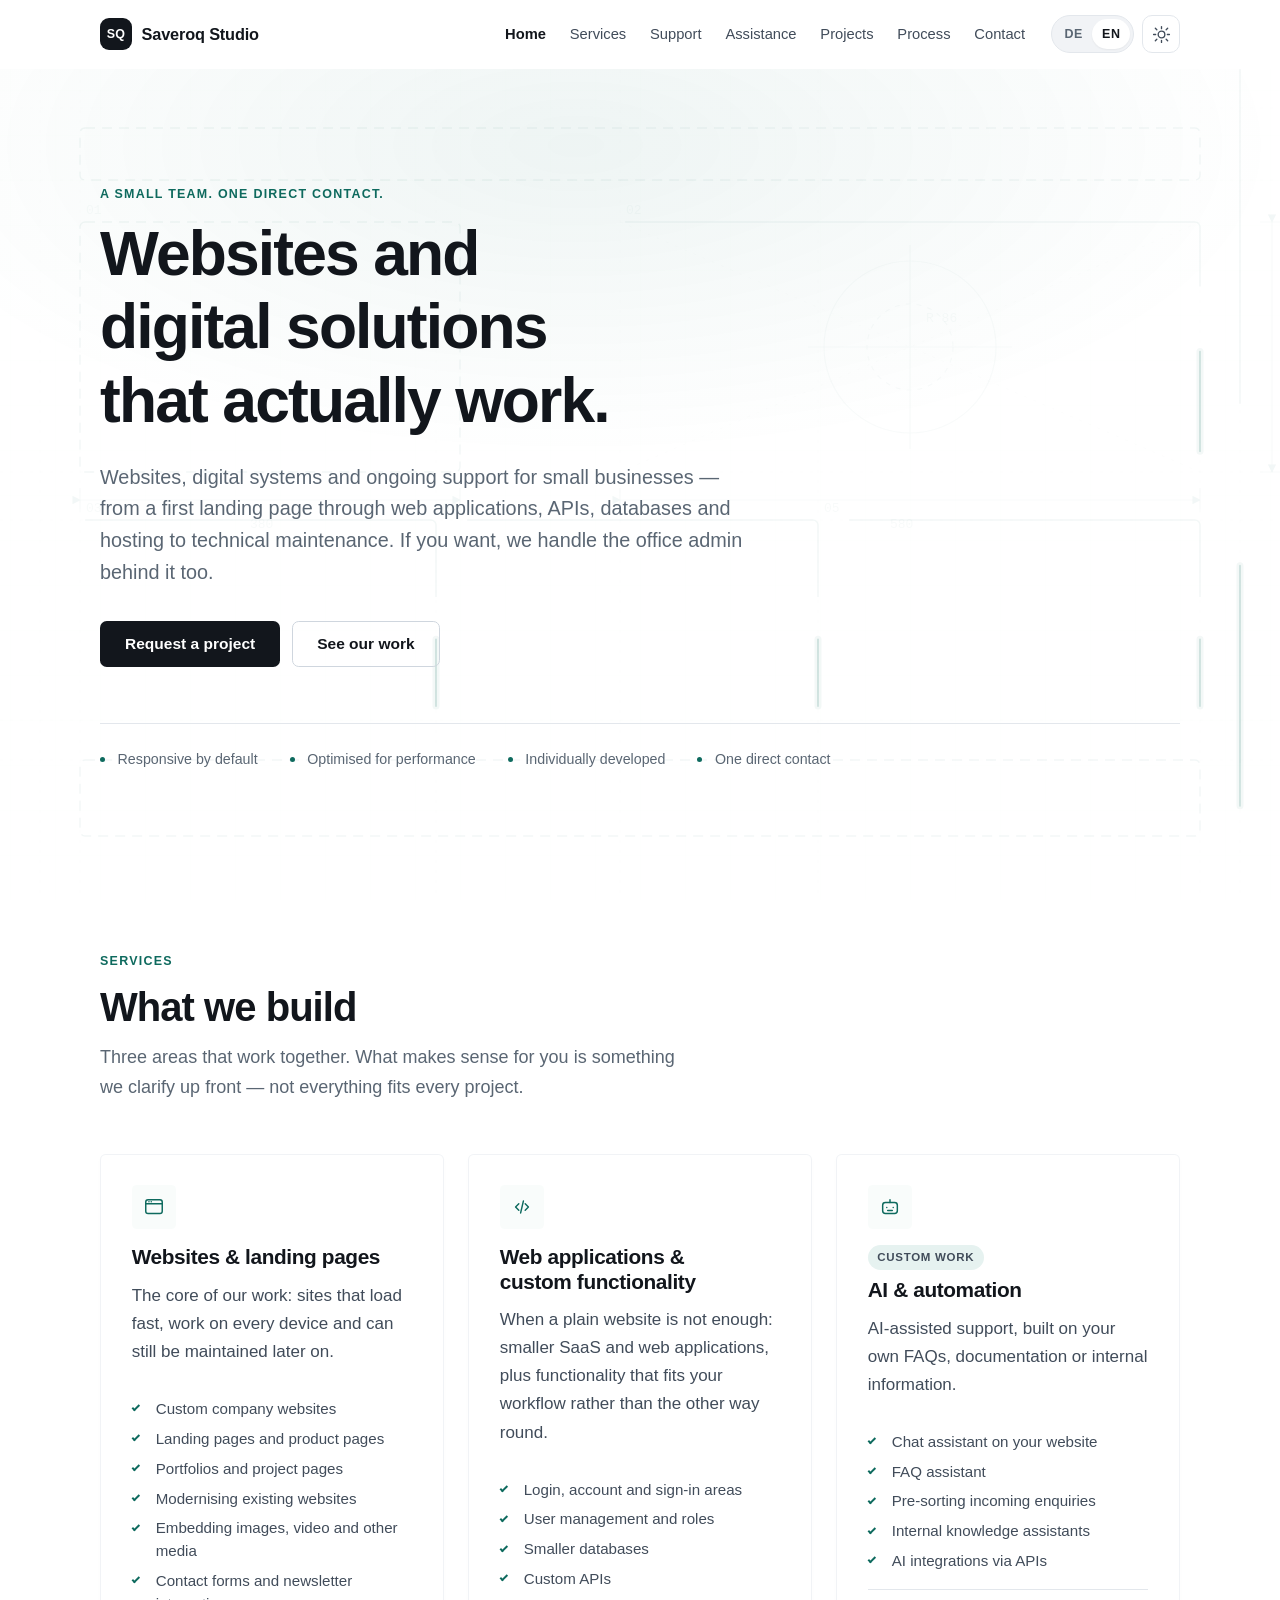
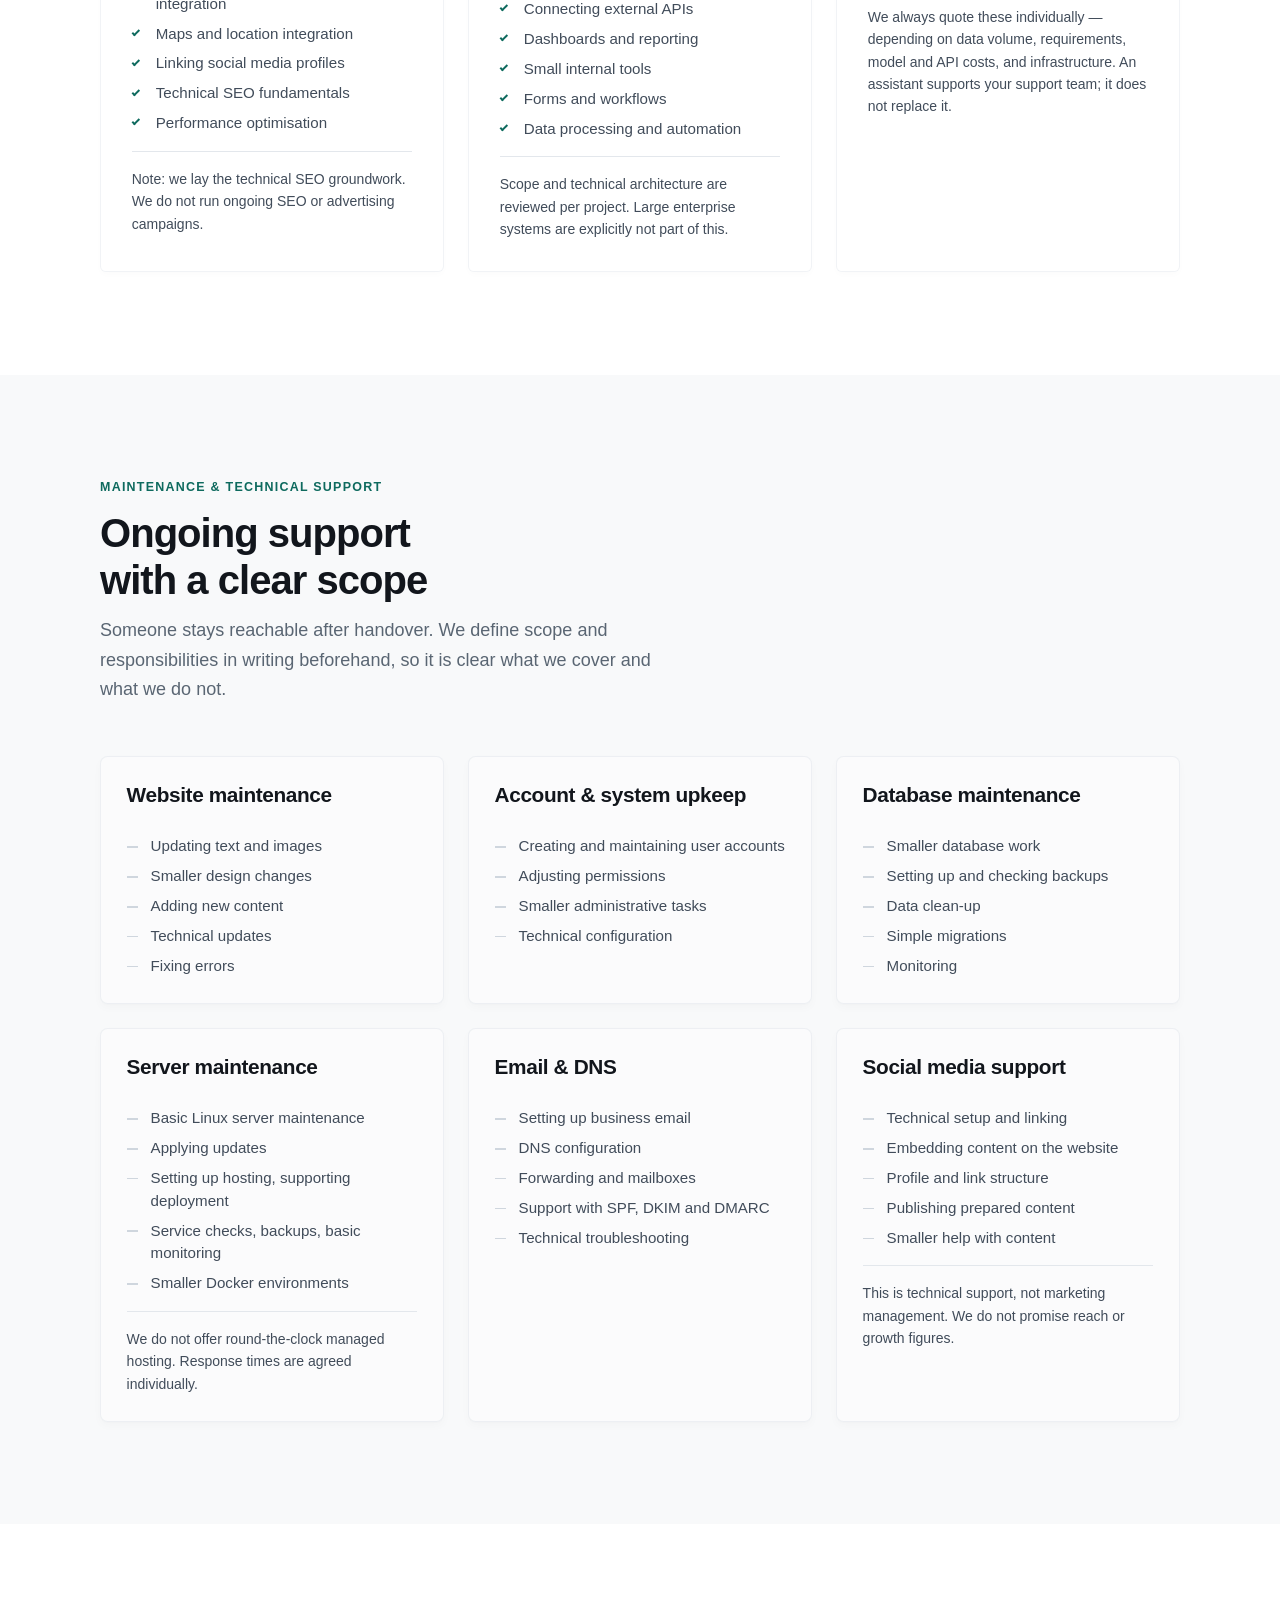
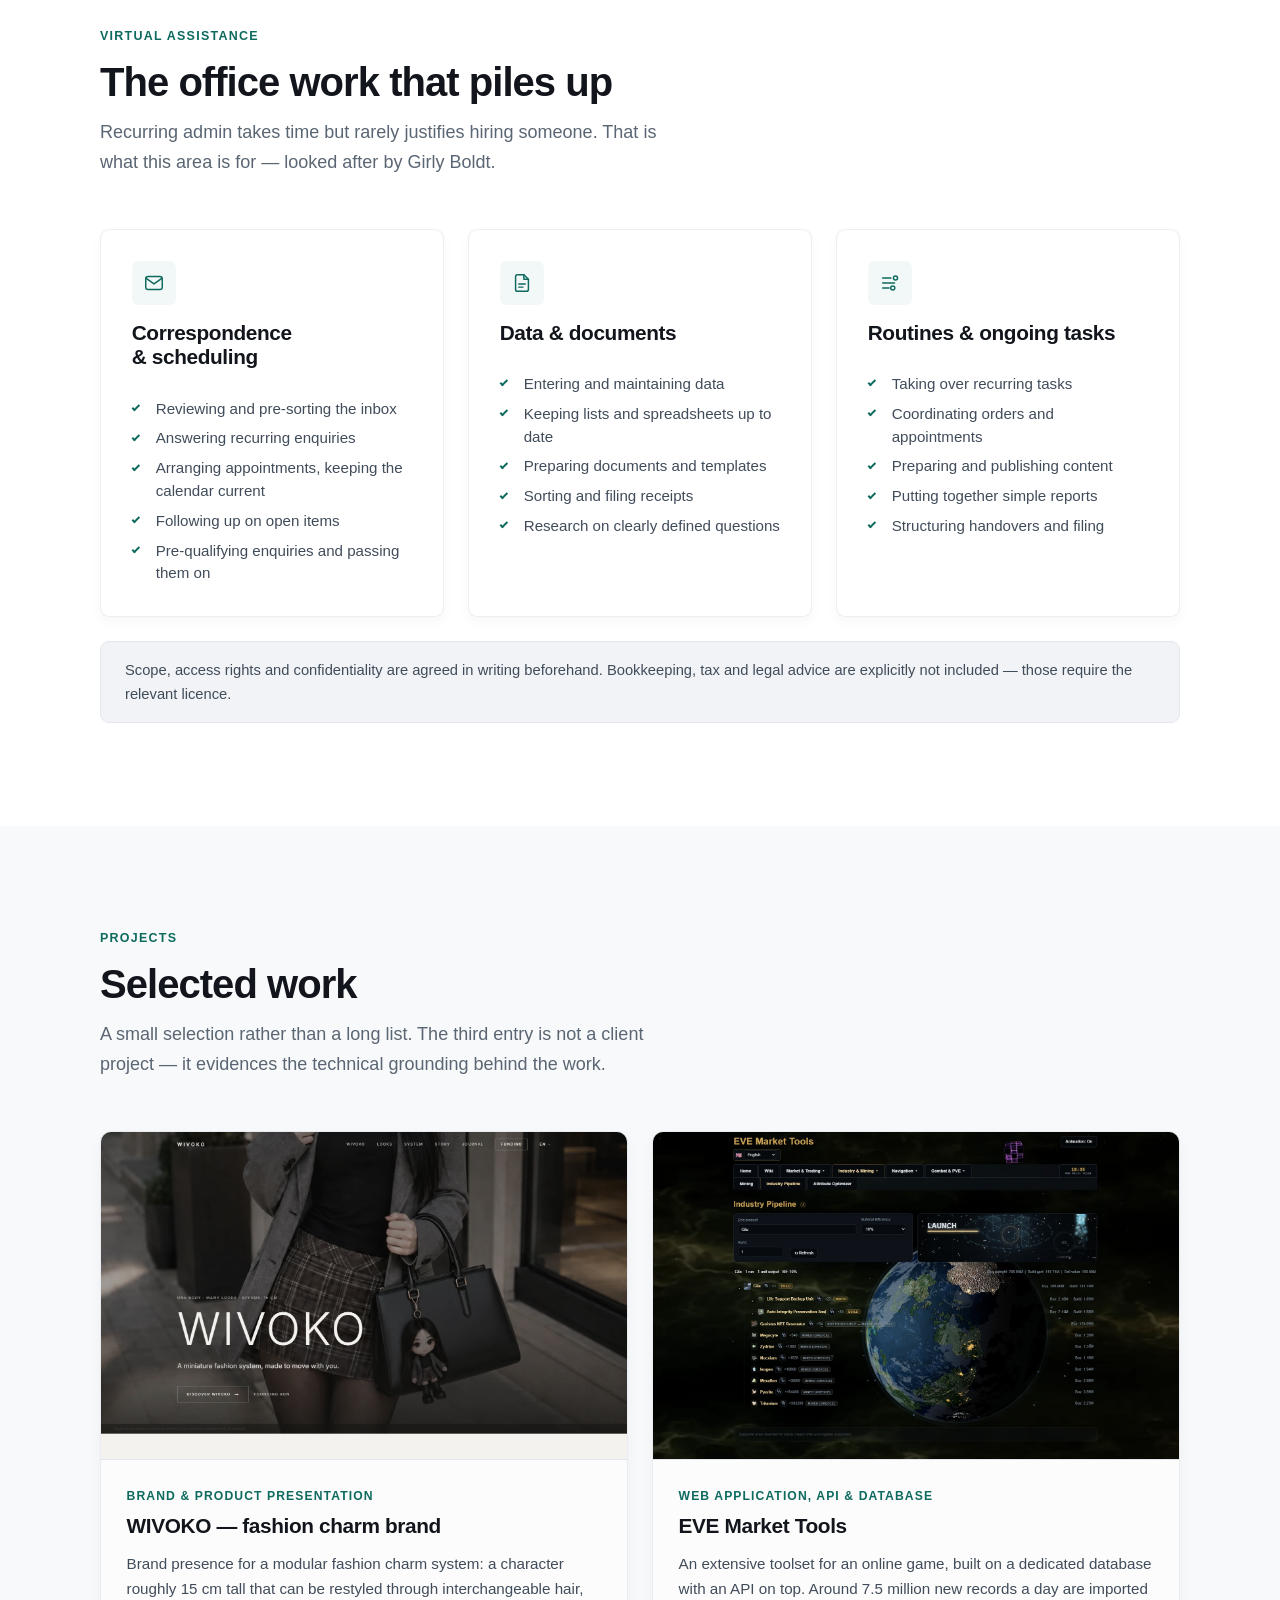
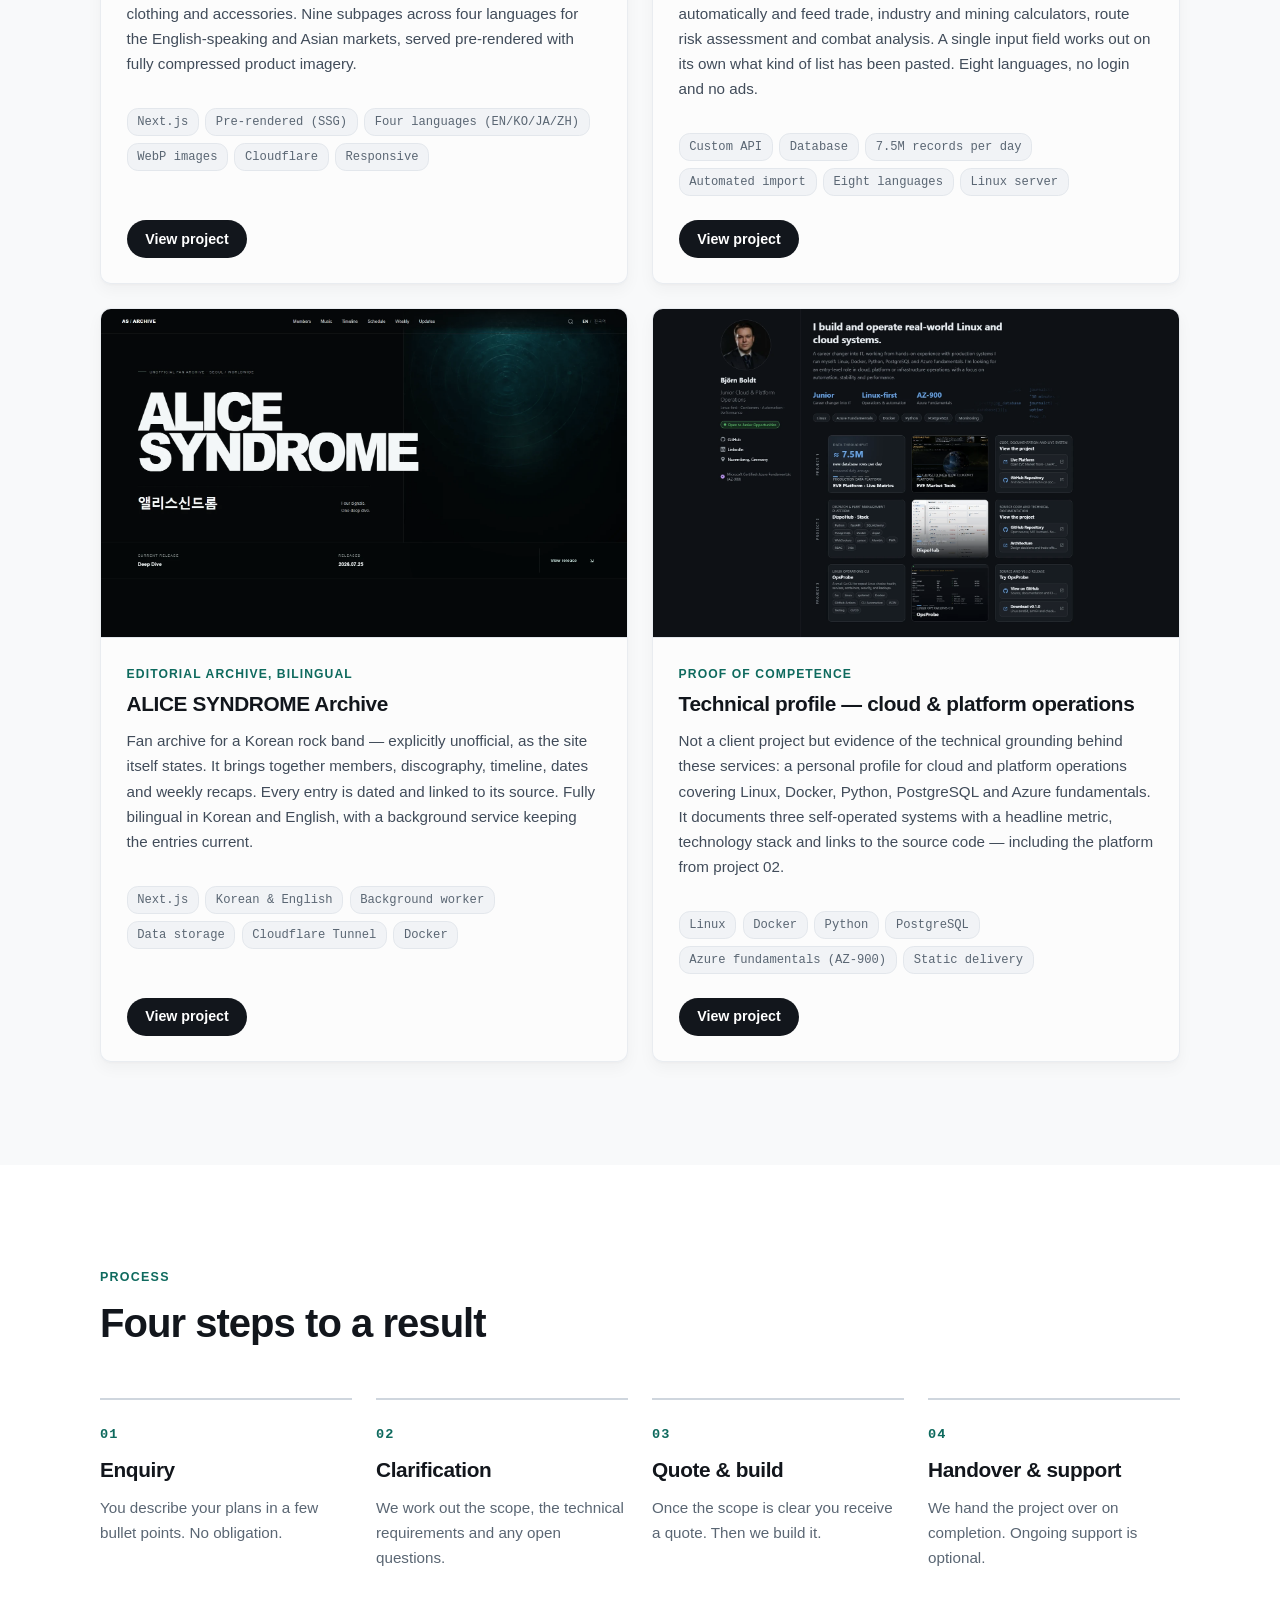
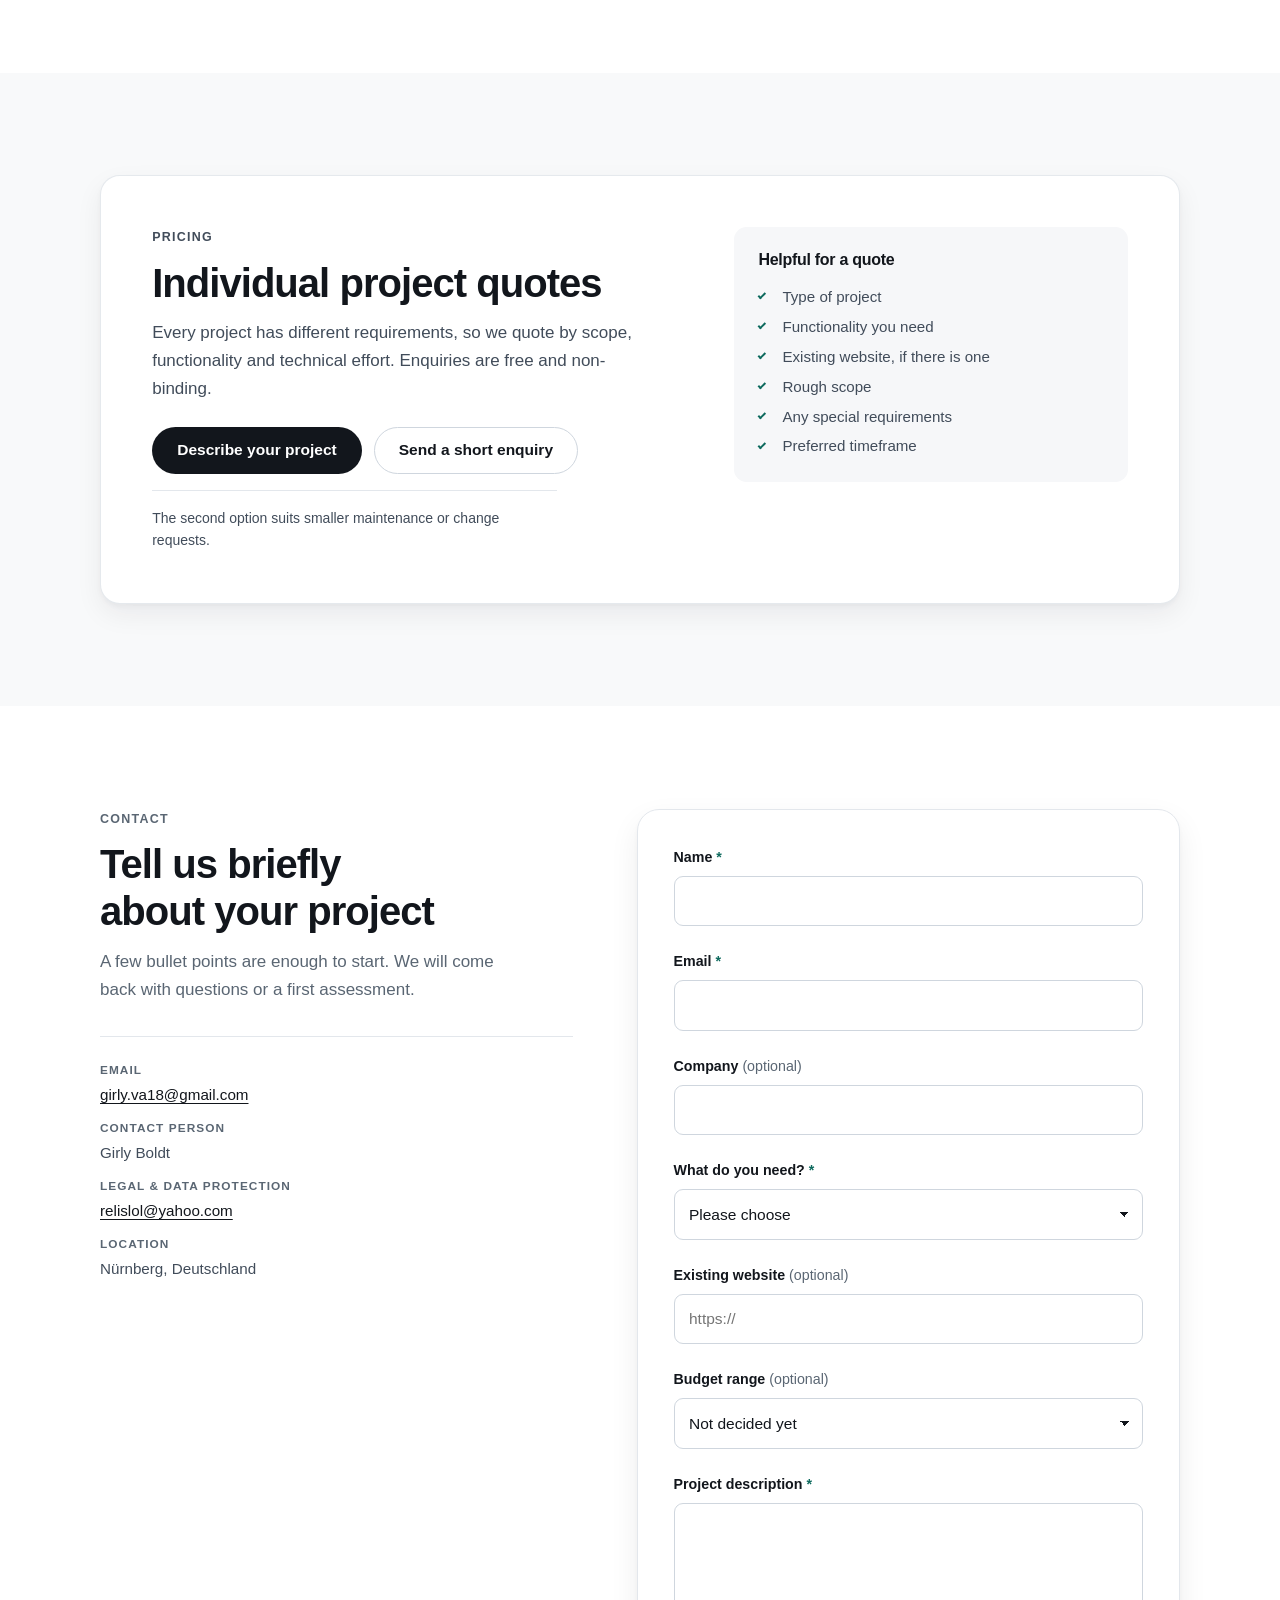
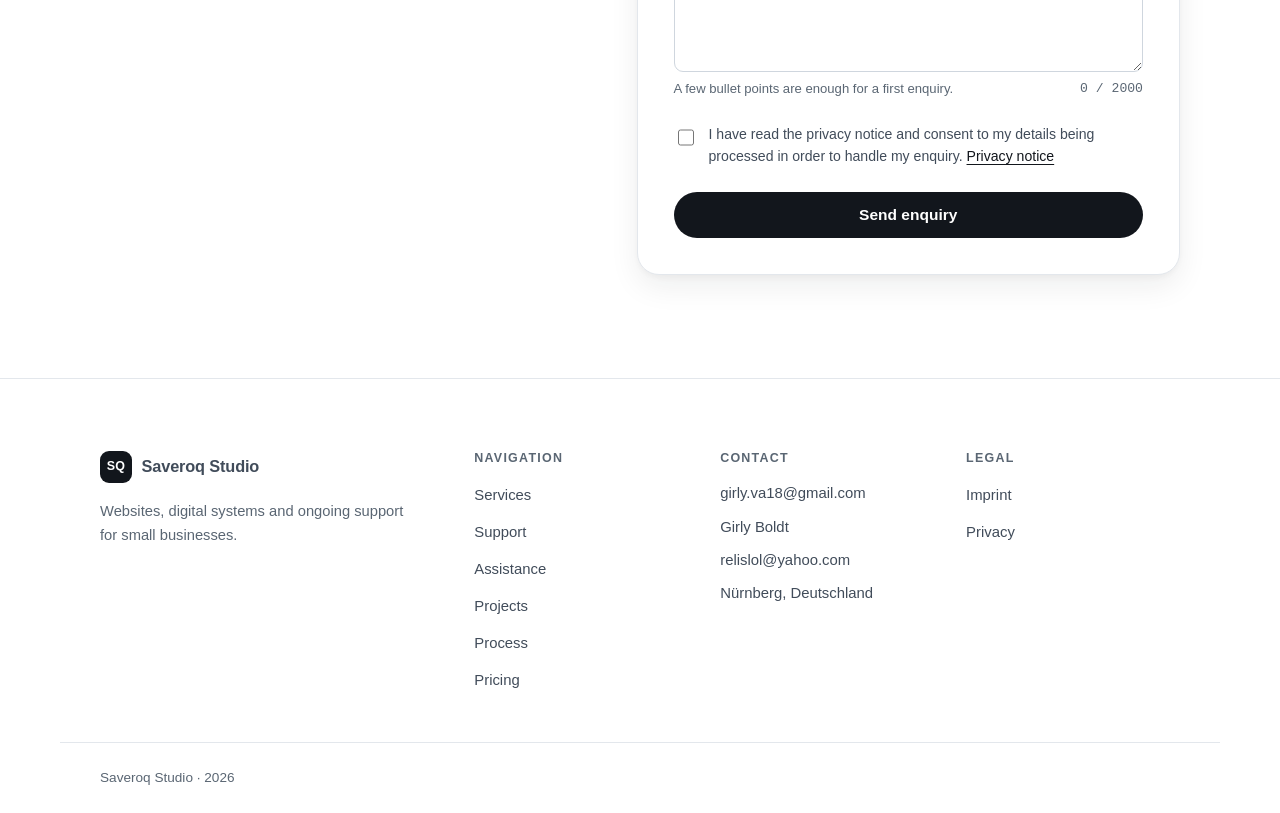
==== commit 0676bda9: "Bessere Screenshots fuer EVE Market Tools und Portfolio Vom Nutzer gelieferte Aufnahmen ersetzen mei" ====
--- a/index.html
+++ b/index.html
@@ -995,7 +995,7 @@
 
 <script src="js/config.js?v=4c7de9c0"></script>
 <script src="js/i18n.js?v=8fb1037e"></script>
-<script src="js/projects.js?v=357092b2"></script>
+<script src="js/projects.js?v=82a5335f"></script>
 <script src="js/main.js?v=d8581f44"></script>
 </body>
 </html>
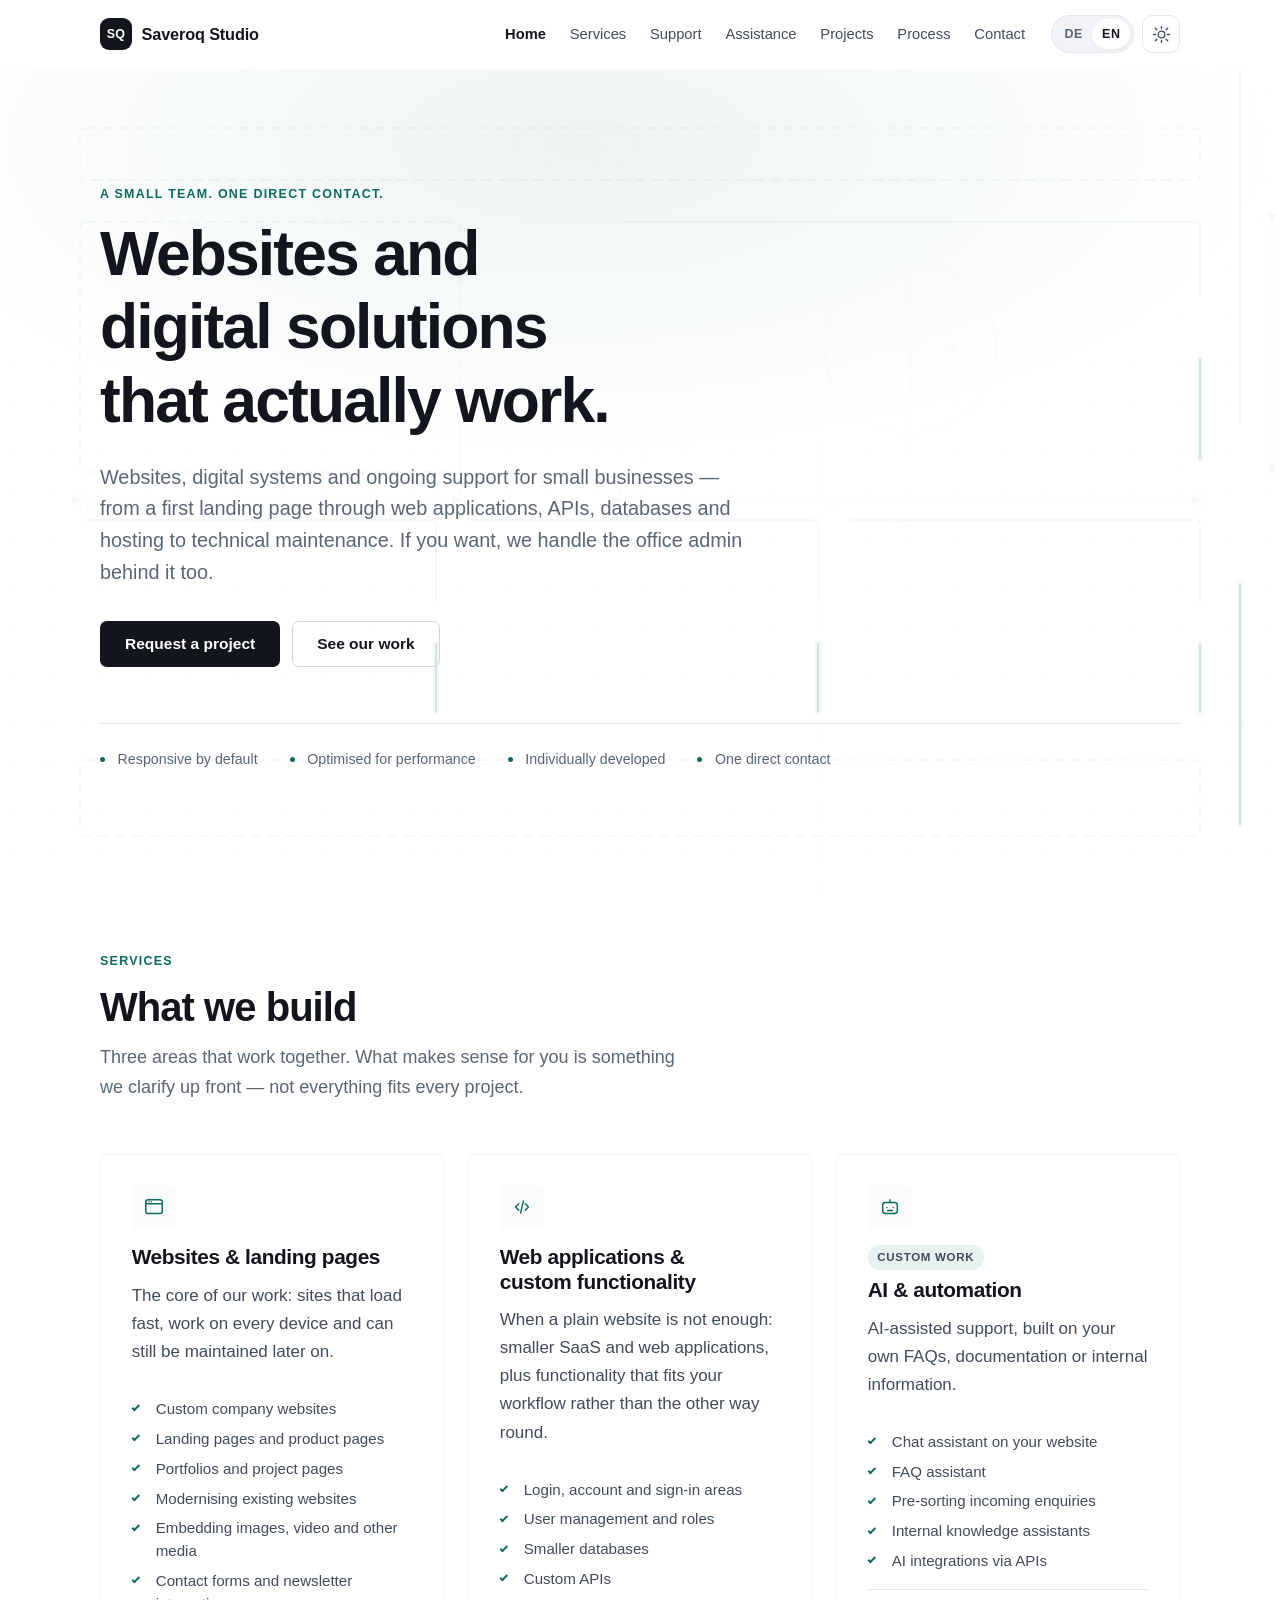
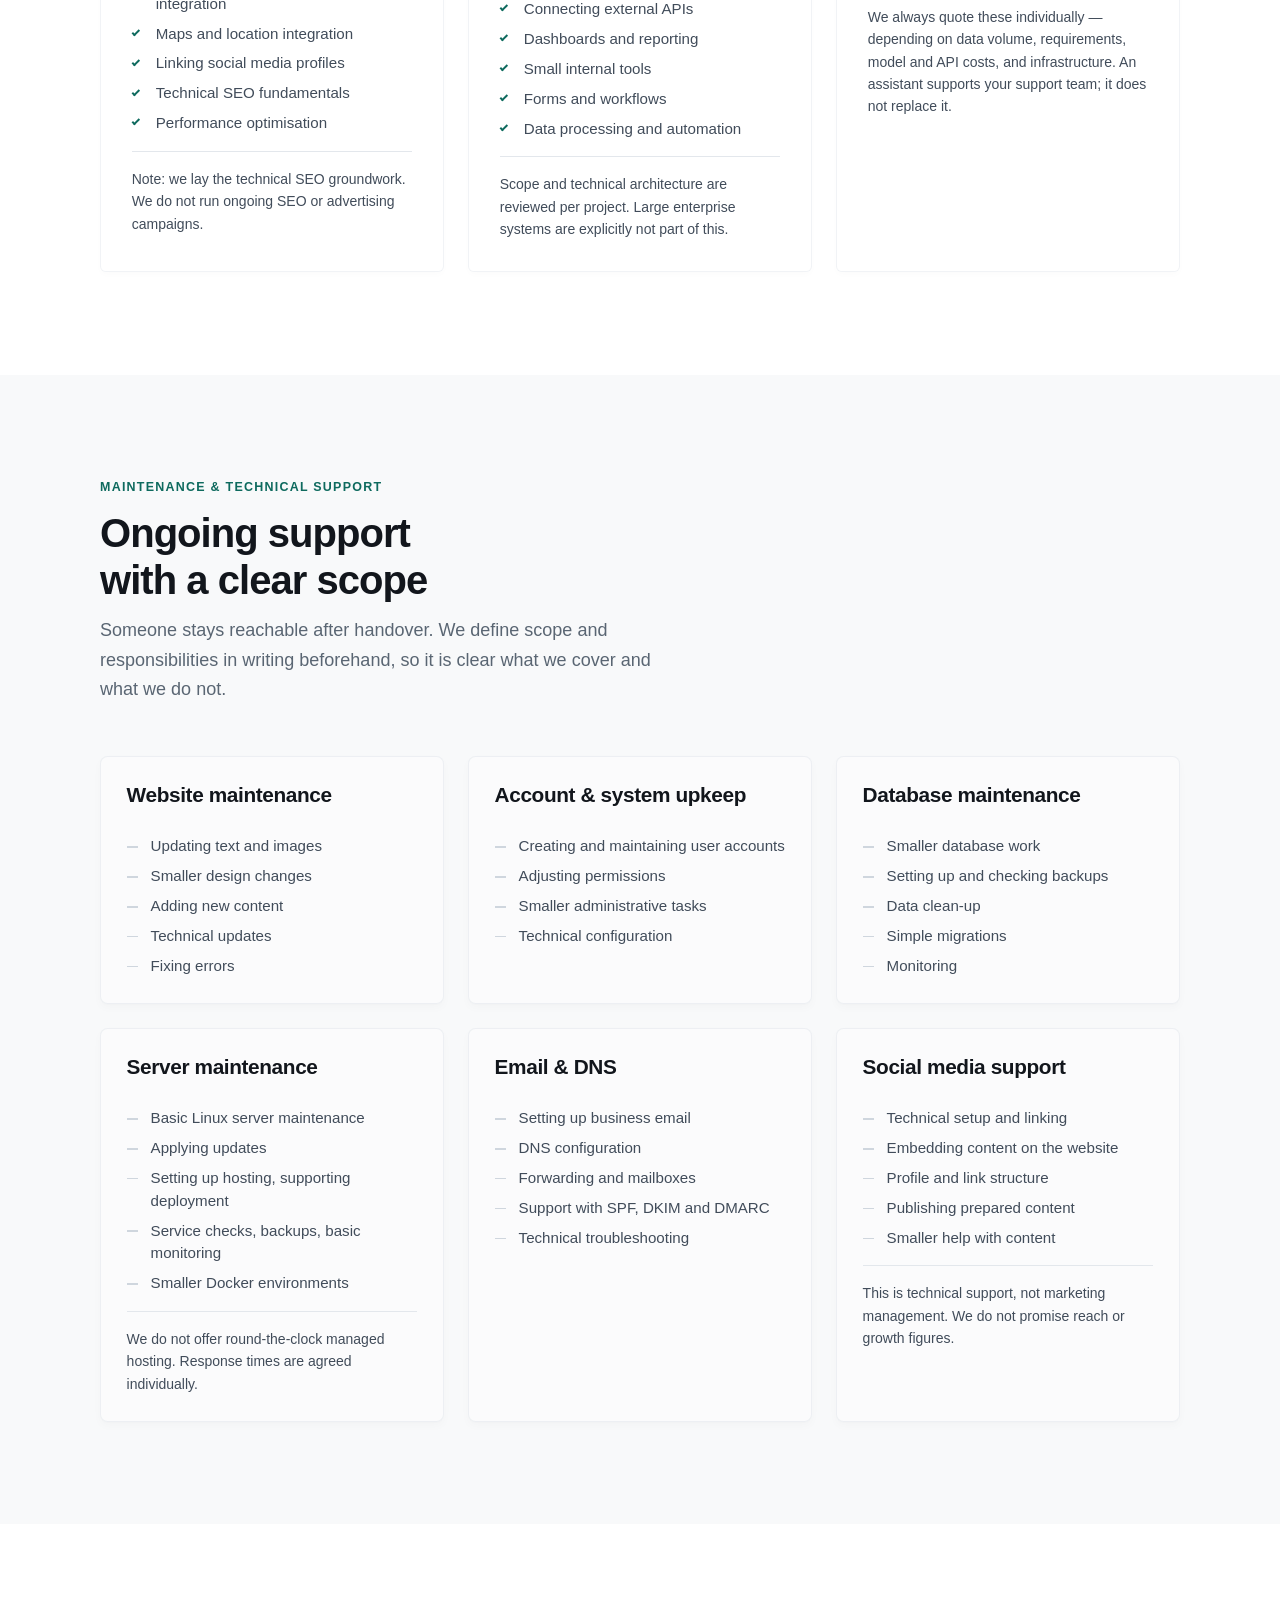
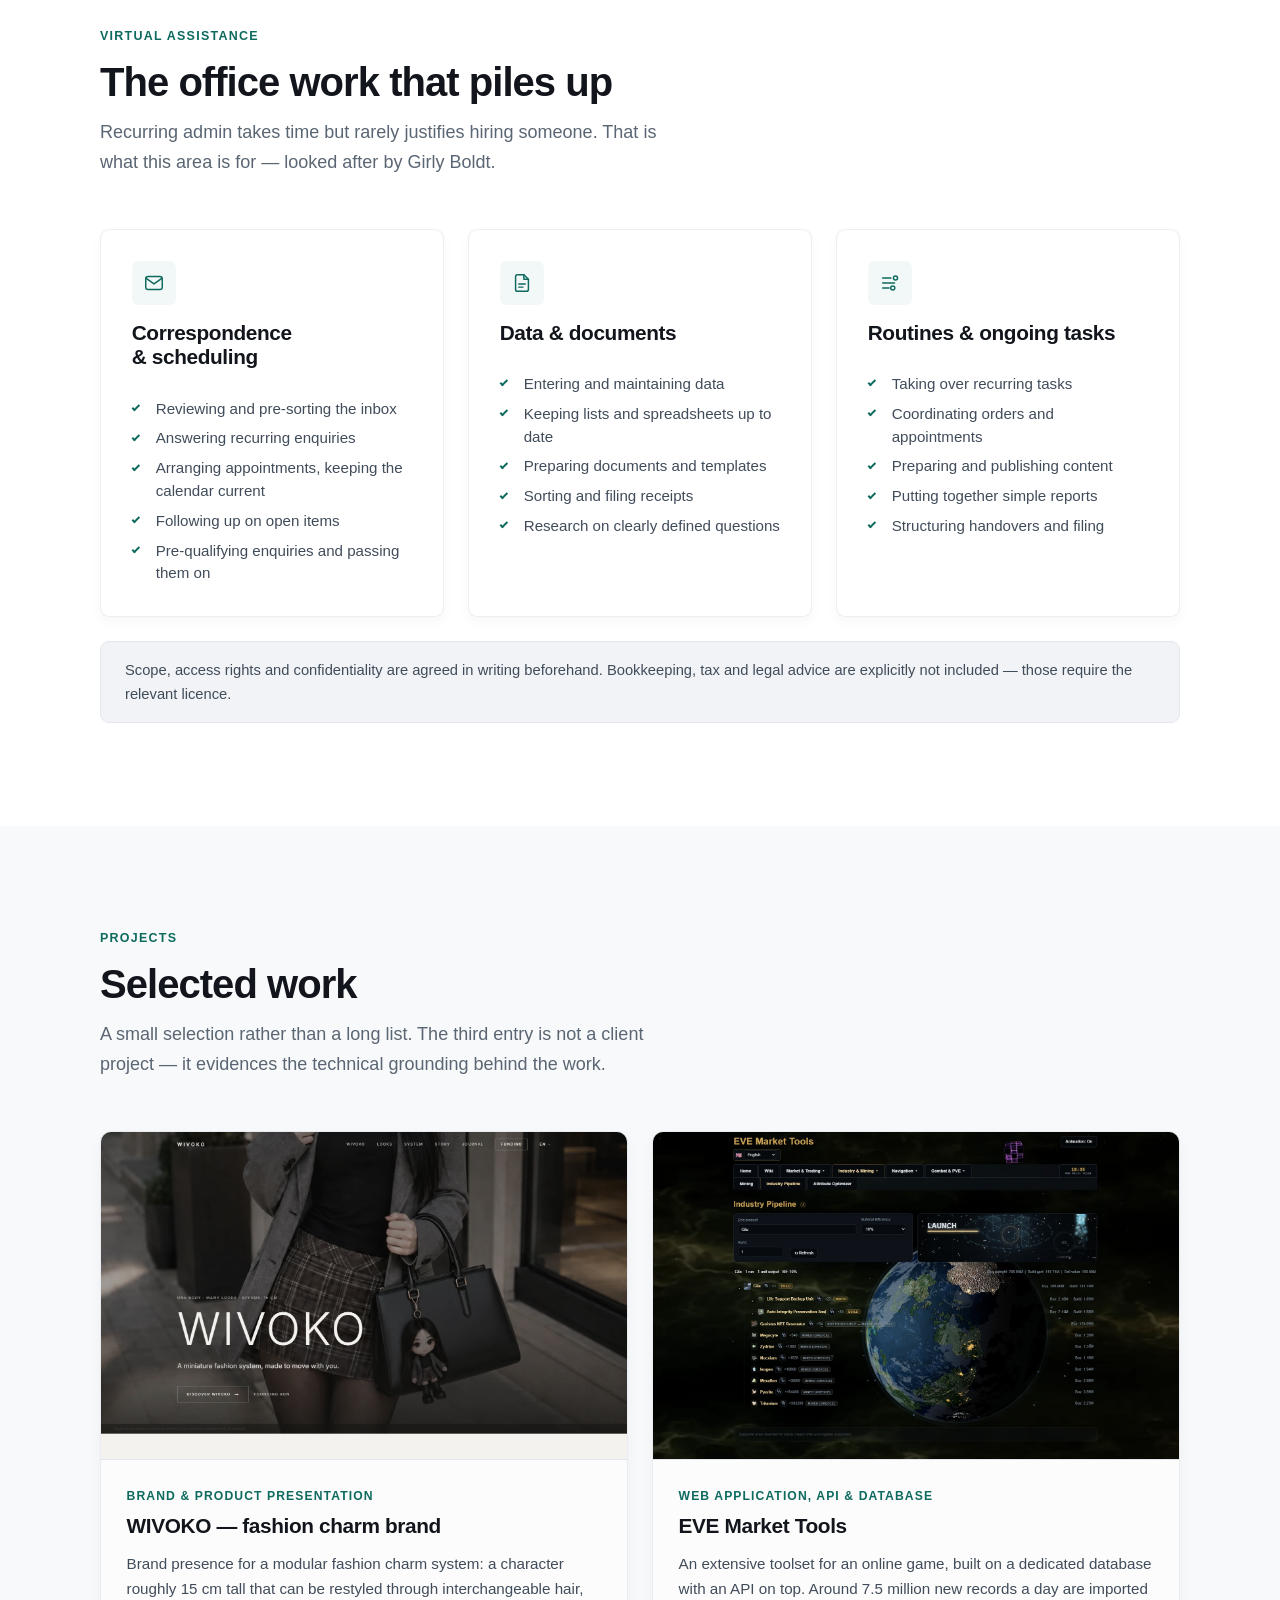
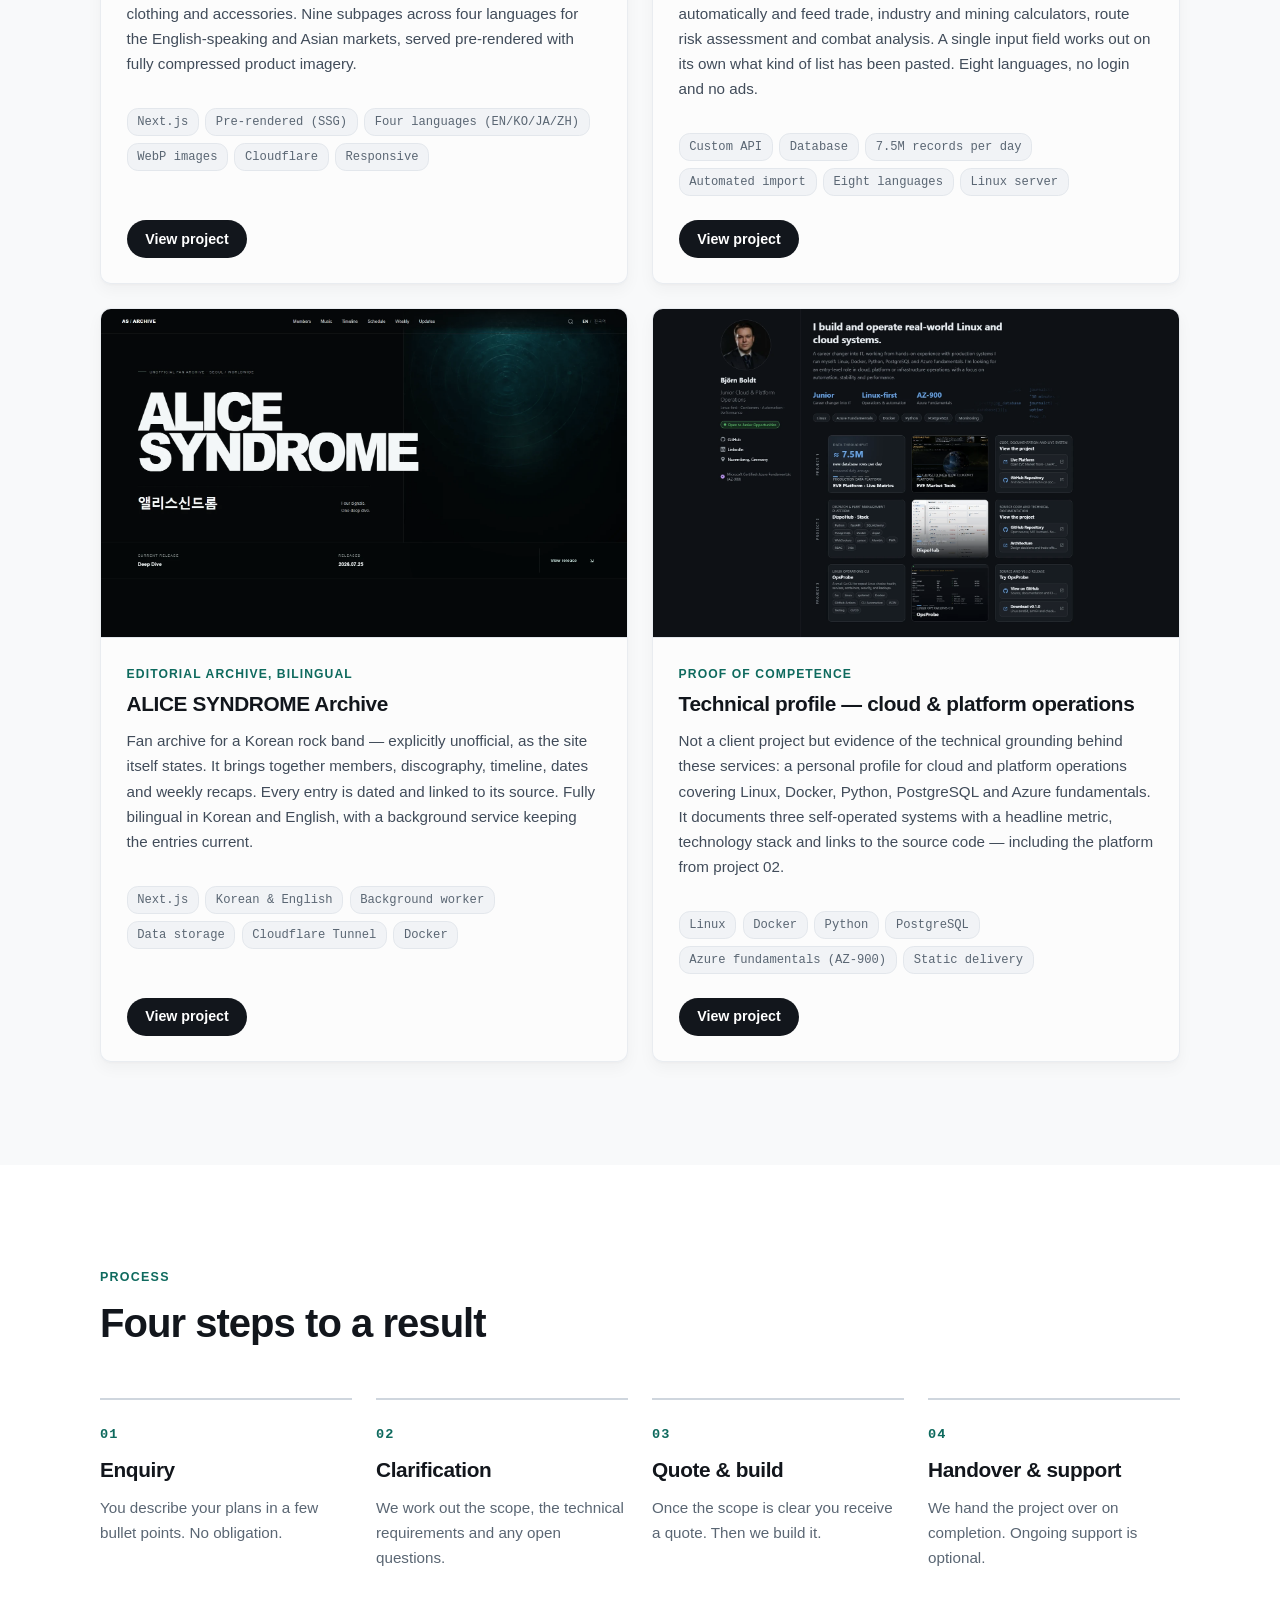
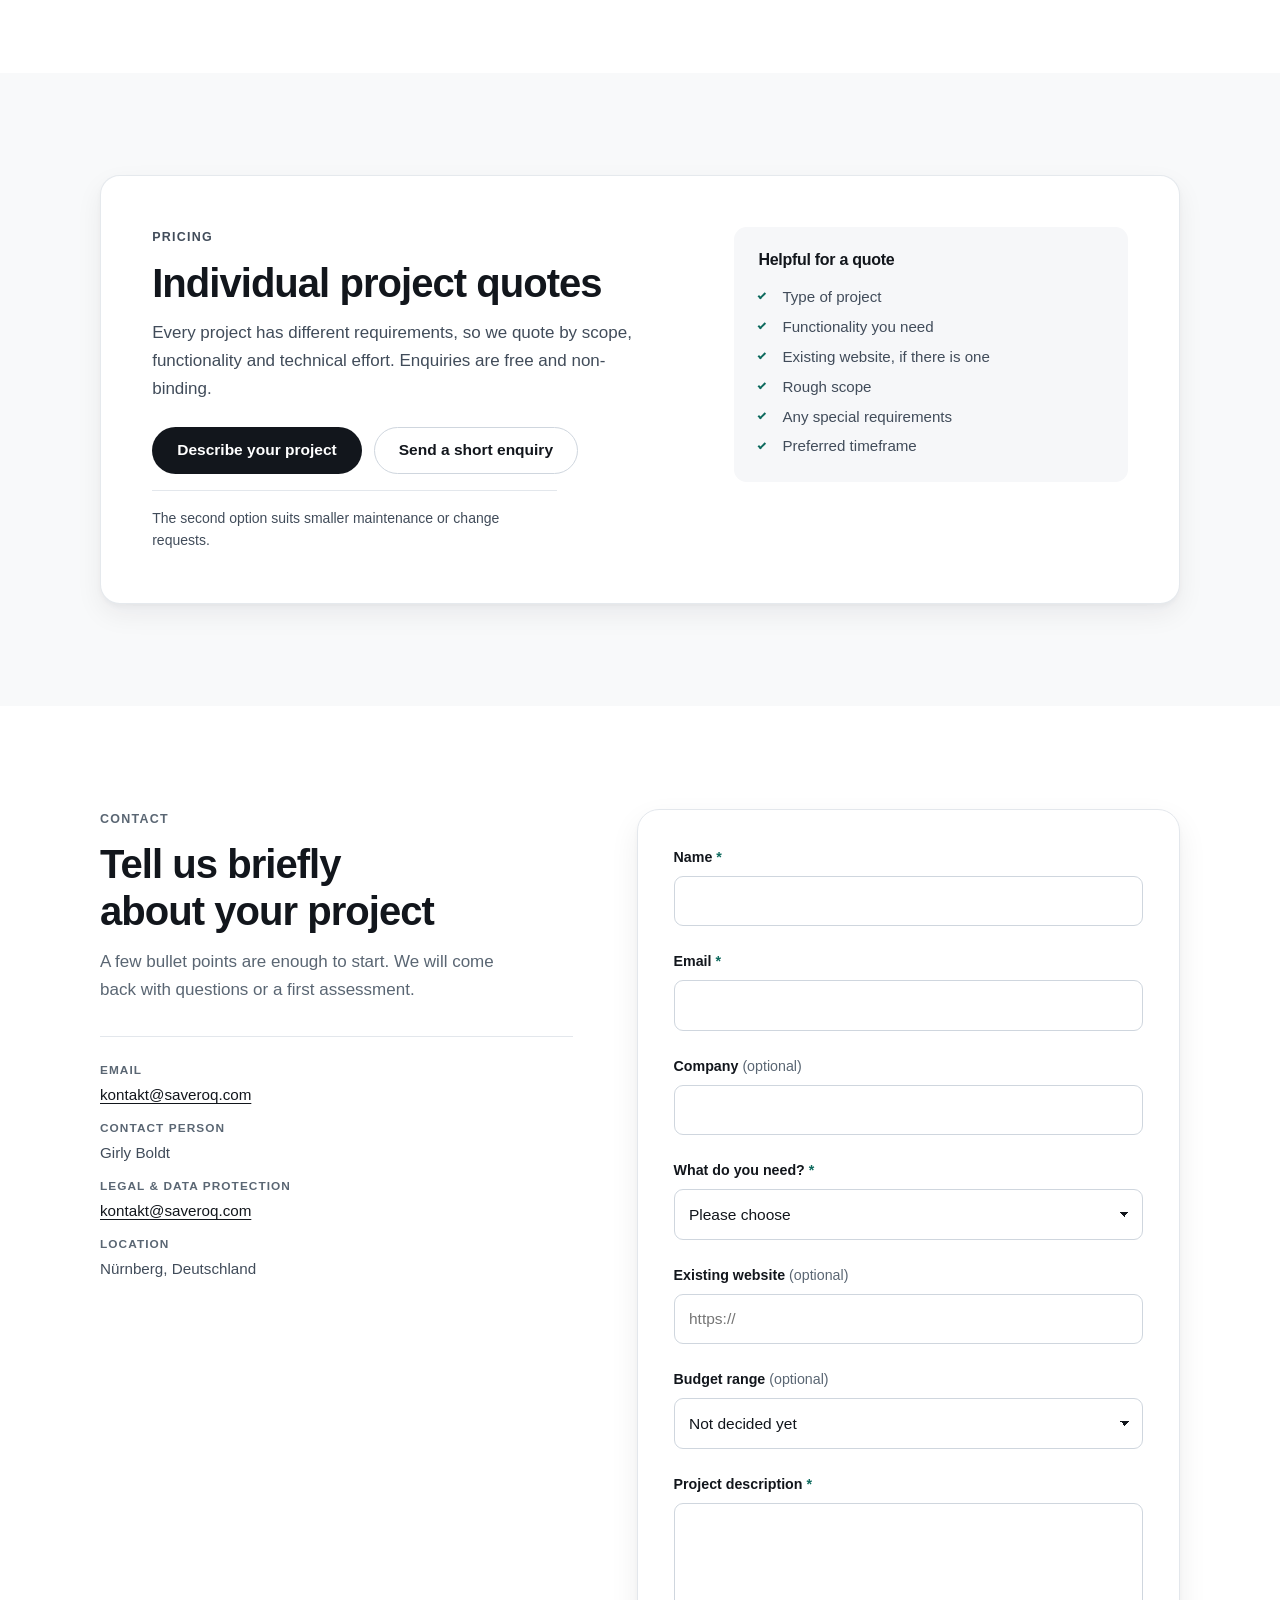
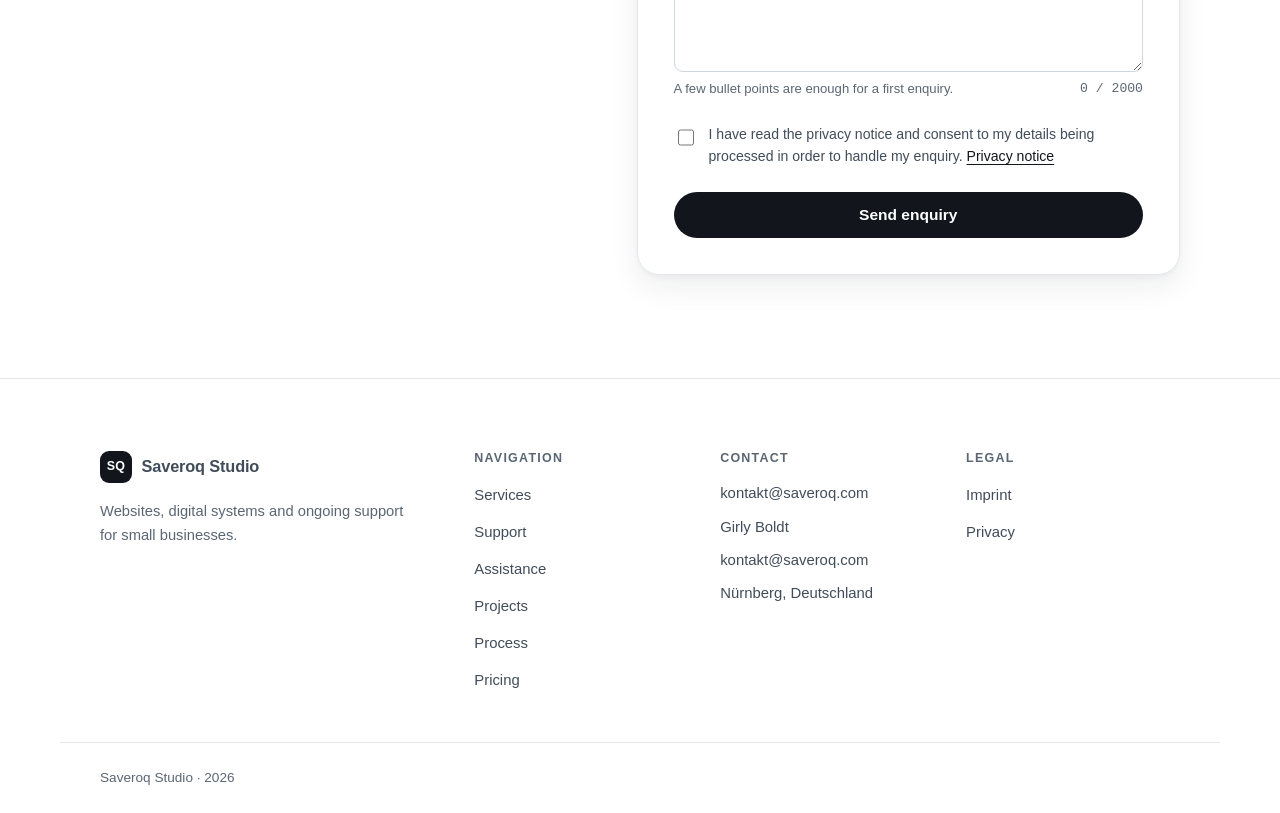
==== commit 0c19934b: "Use professional Saveroq contact address" ====
--- a/index.html
+++ b/index.html
@@ -71,13 +71,13 @@
       "@type": "ContactPoint",
       "contactType": "customer support",
       "name": "Girly Boldt",
-      "email": "girly.va18@gmail.com",
+      "email": "kontakt@saveroq.com",
       "availableLanguage": ["de", "en"]
     },
     {
       "@type": "ContactPoint",
       "contactType": "legal",
-      "email": "relislol@yahoo.com",
+      "email": "kontakt@saveroq.com",
       "availableLanguage": ["de", "en"]
     }
   ]
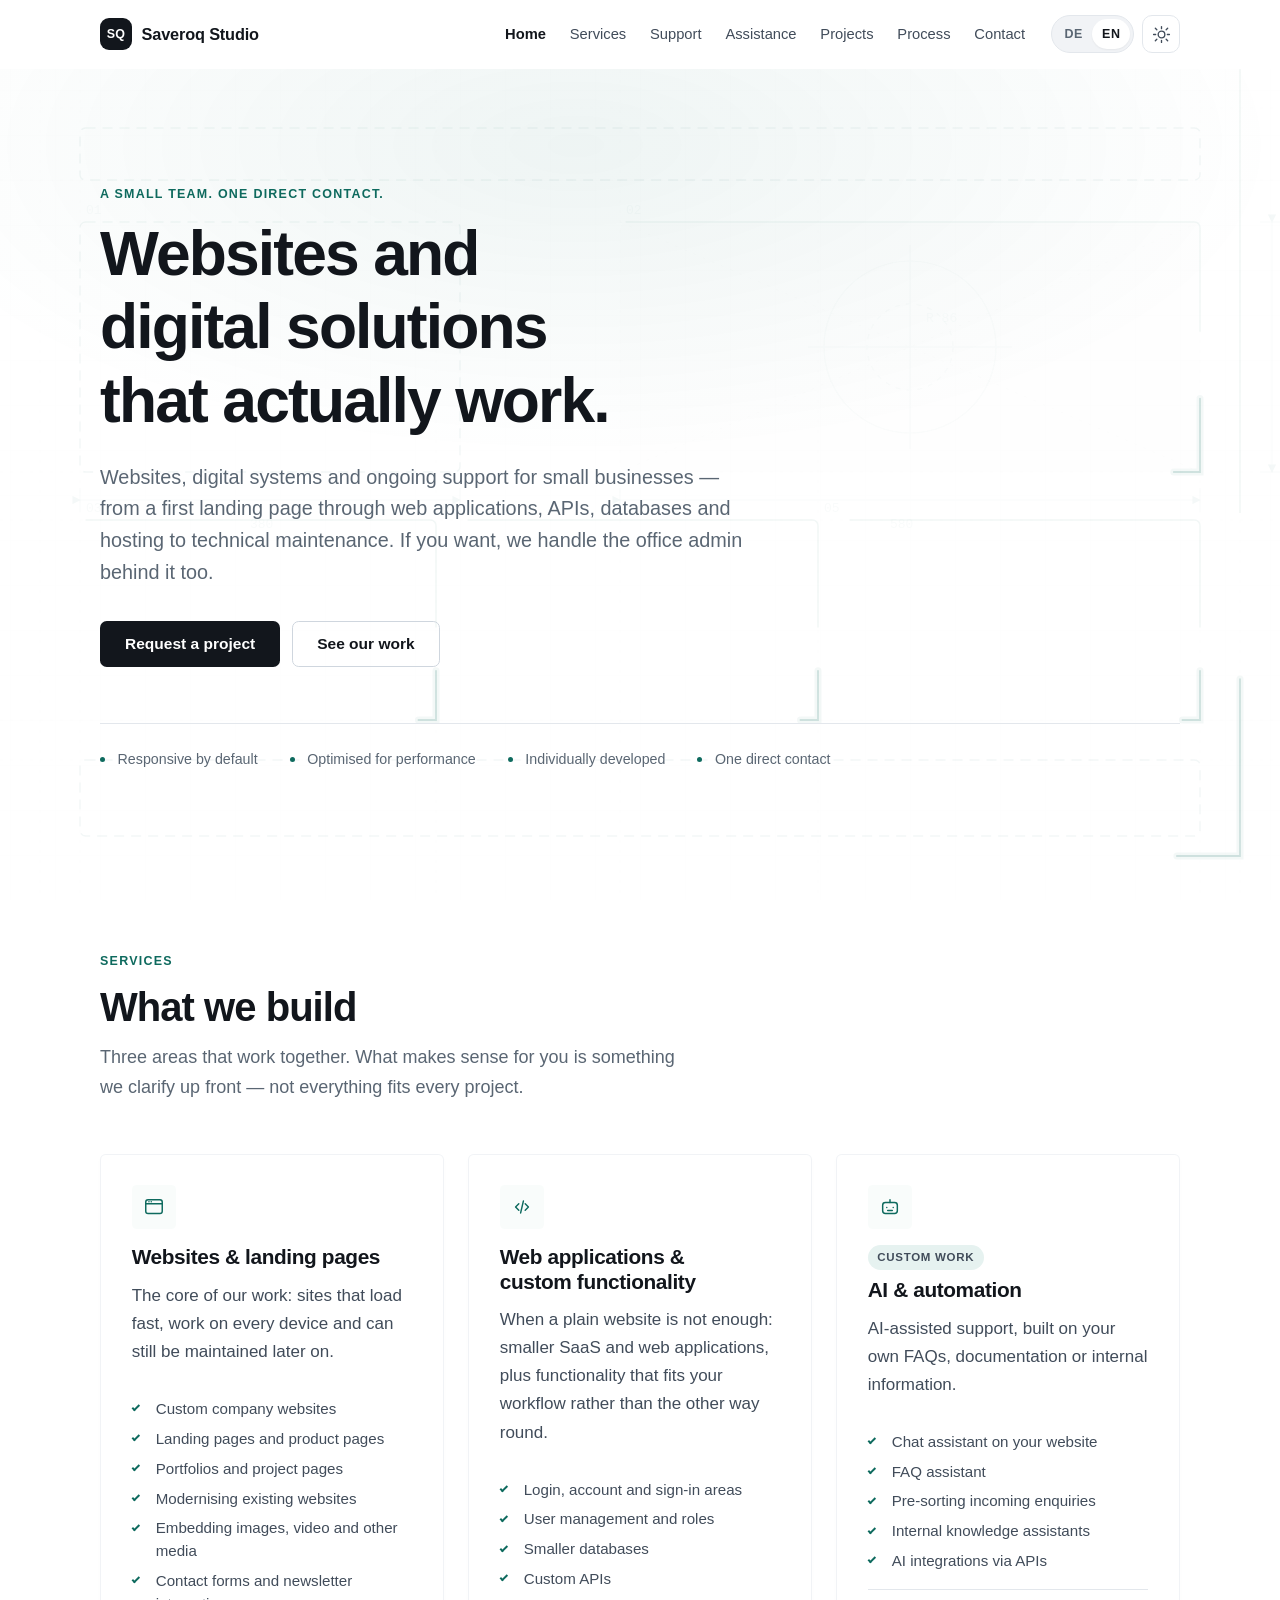
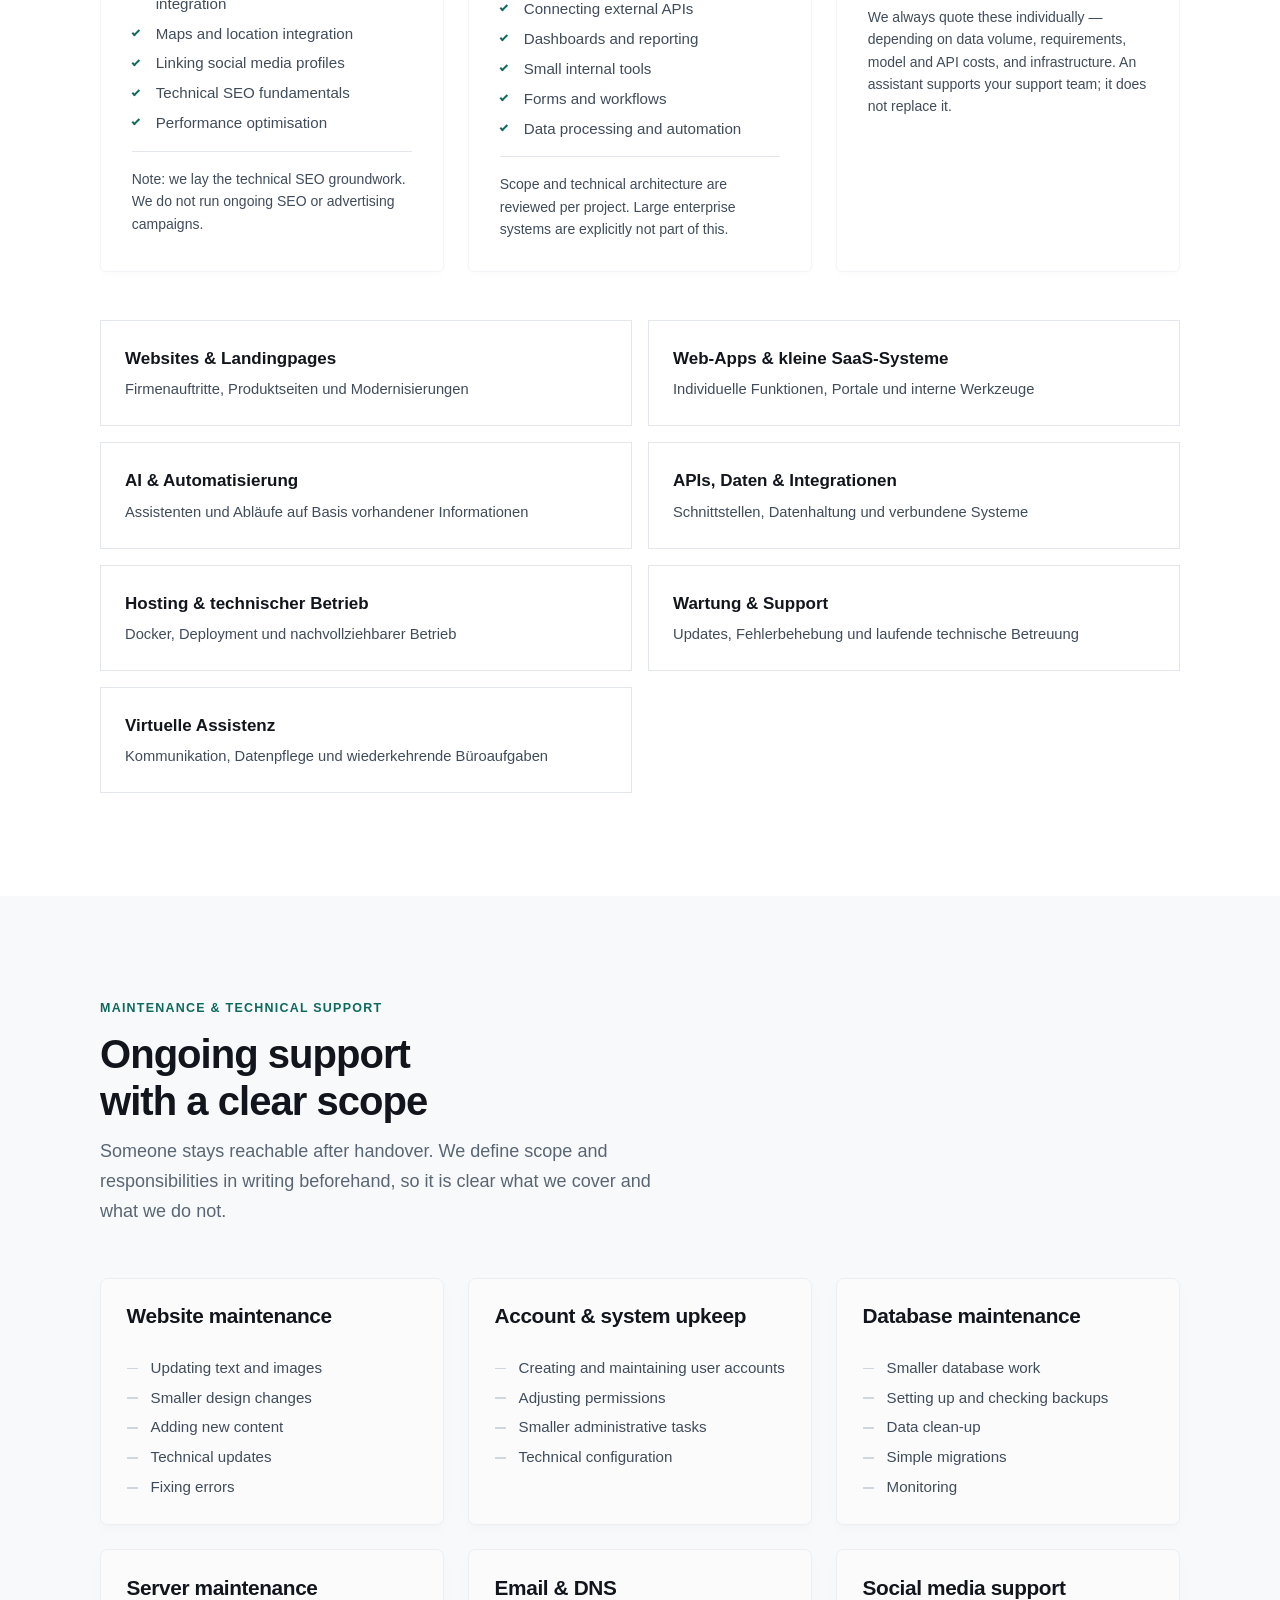
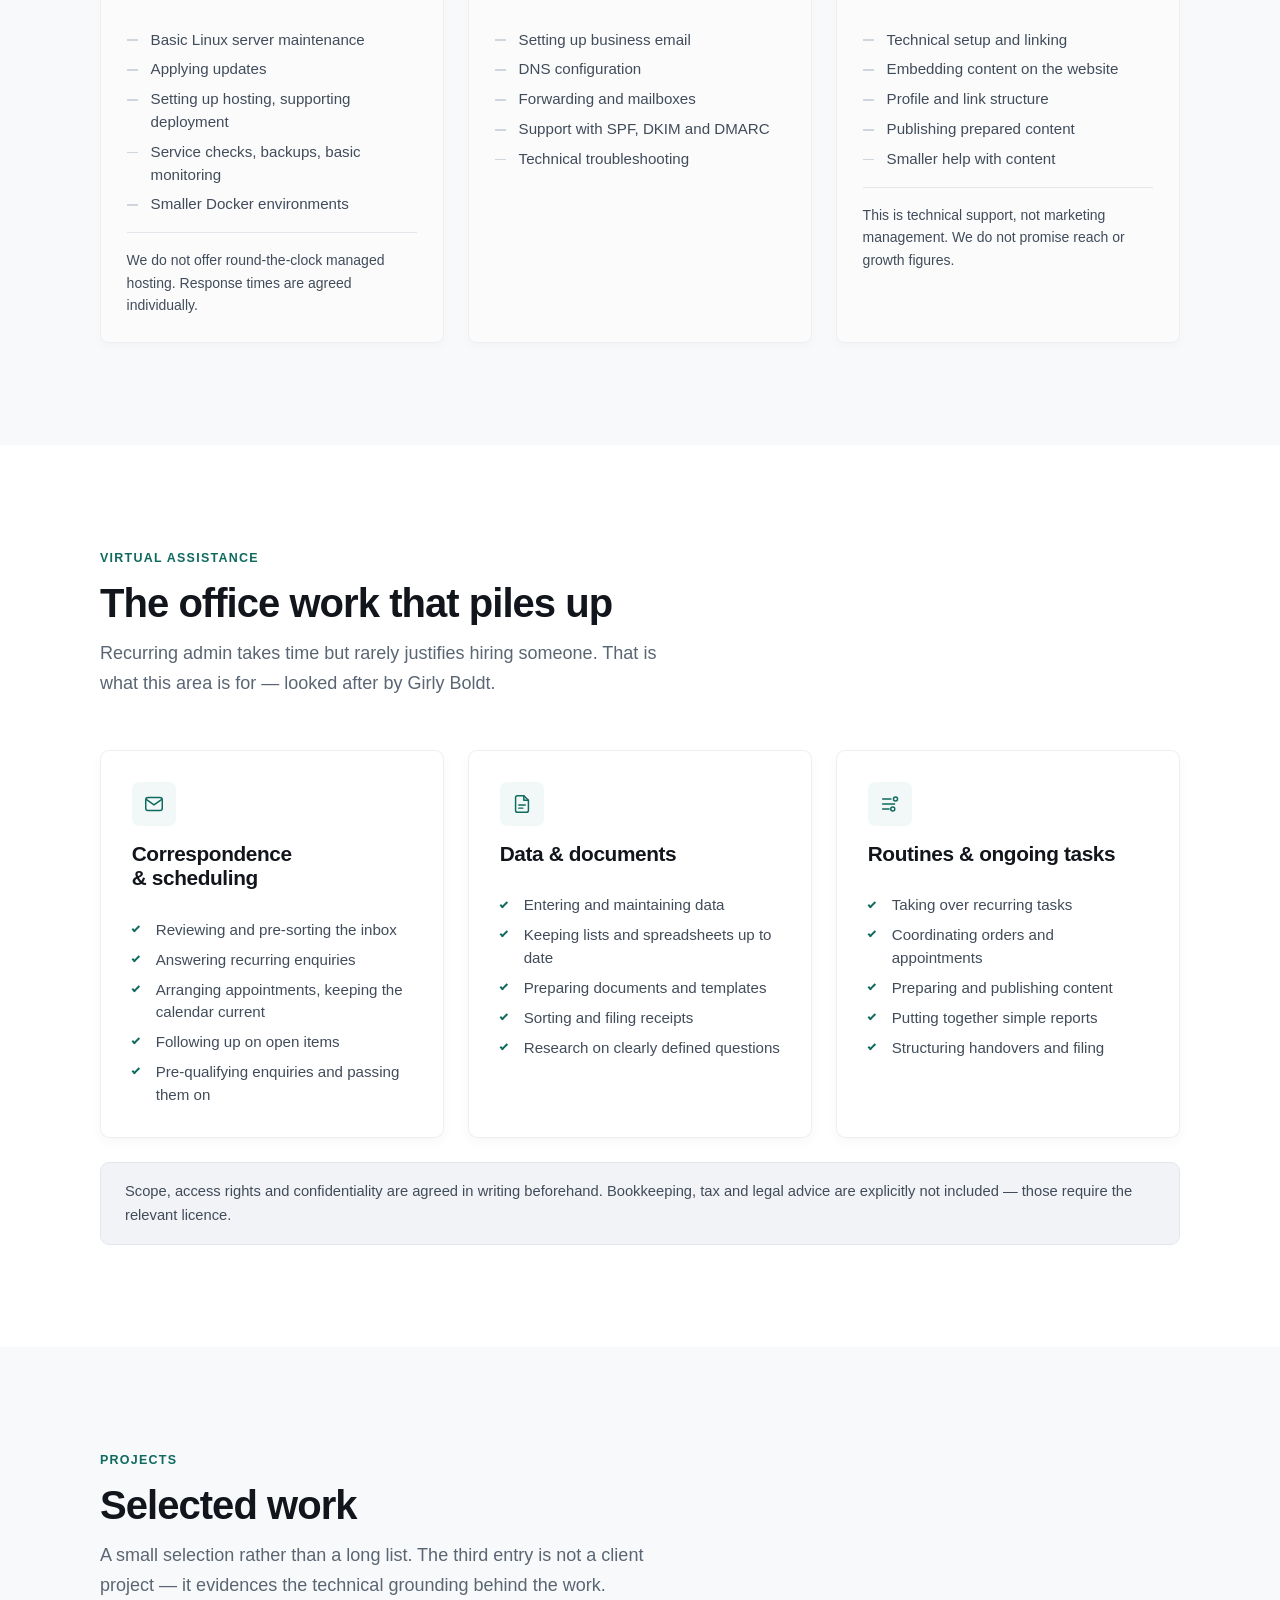
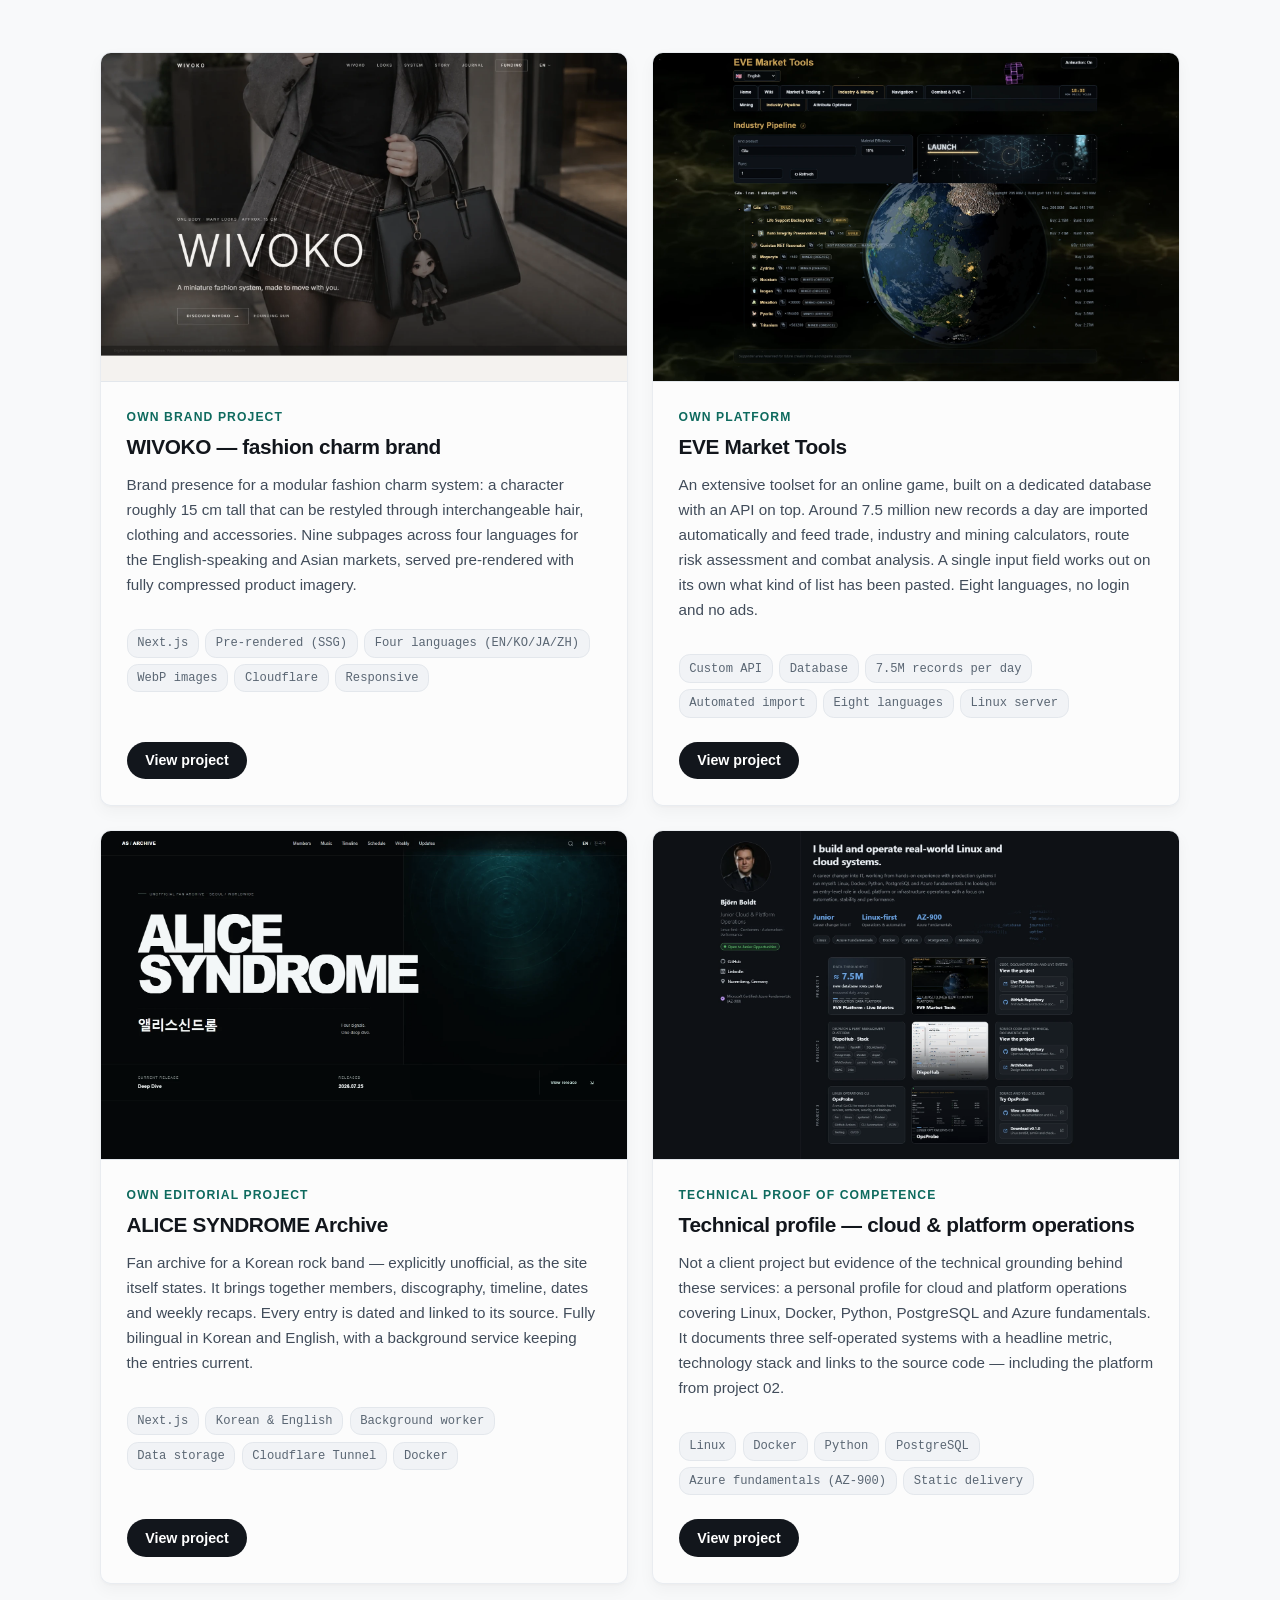
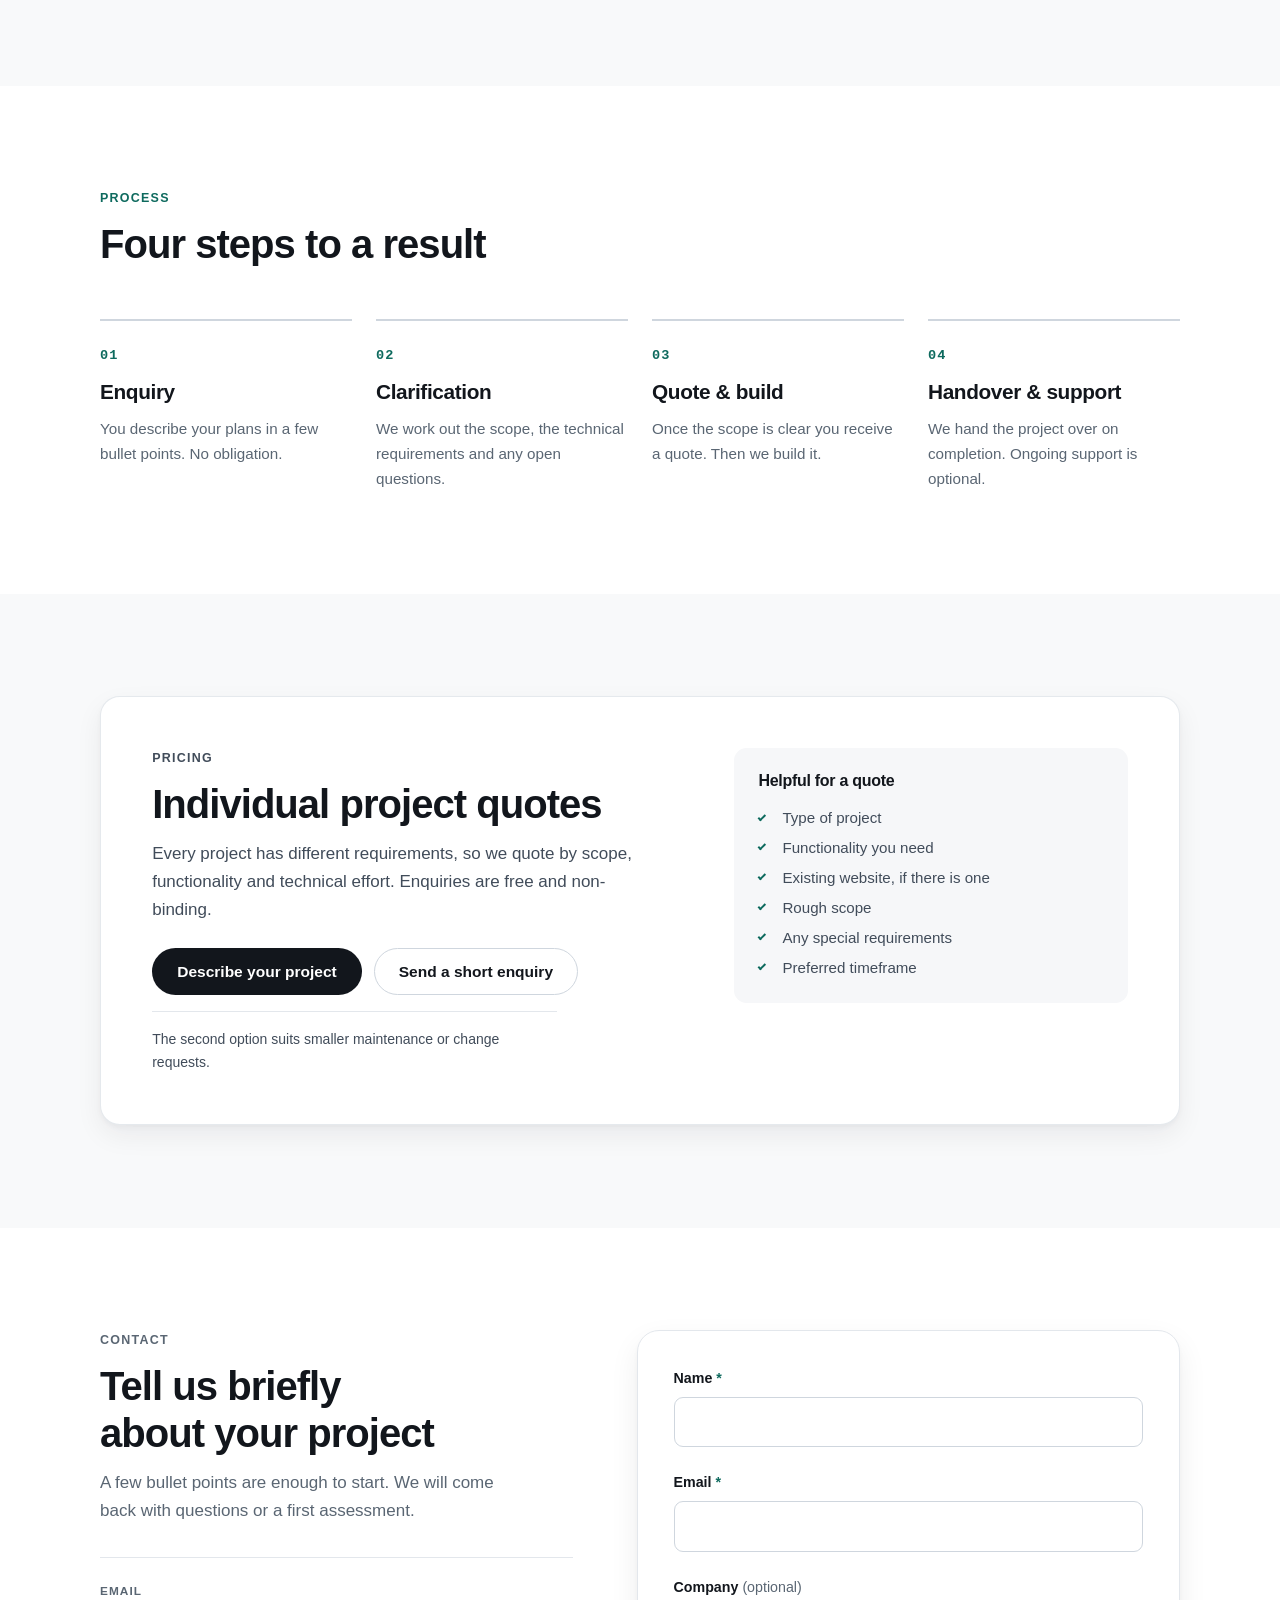
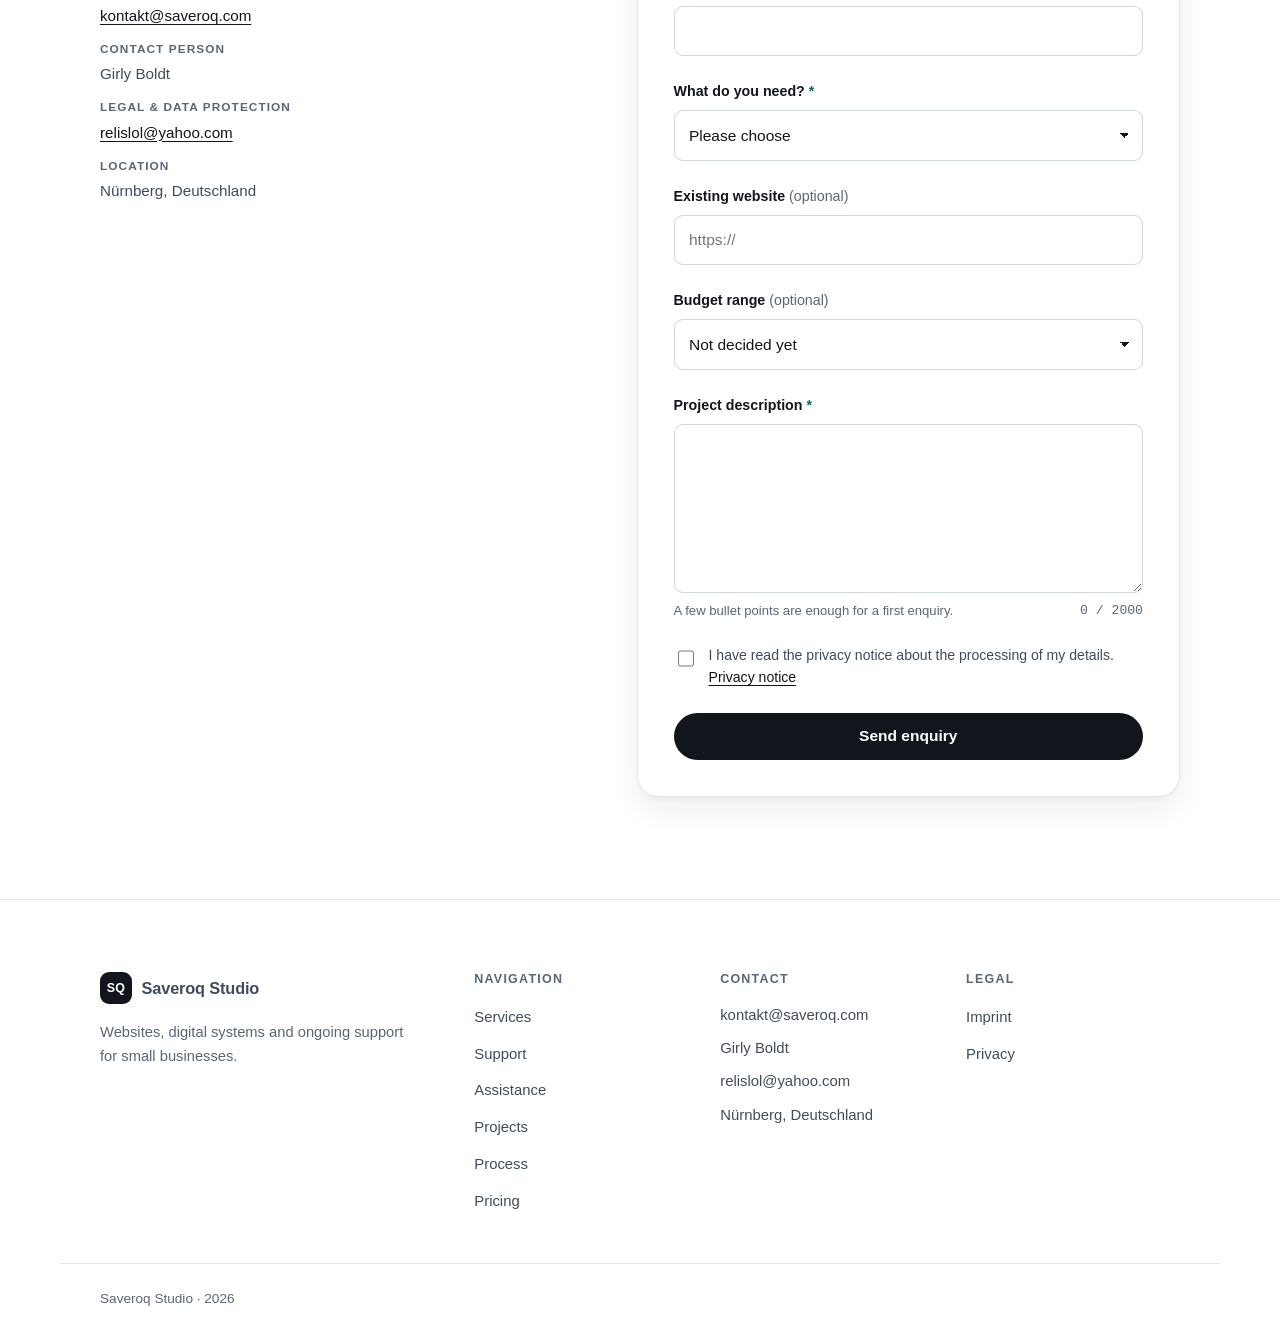
==== commit 692aa6f9: "Prepare Saveroq Studio for public launch" ====
--- a/index.html
+++ b/index.html
@@ -12,14 +12,7 @@
      ============================================================ -->
 <title>Saveroq Studio — Websites &amp; digitale Systeme</title>
 <meta name="description" content="Saveroq Studio entwickelt Websites, kleinere Web-Anwendungen und digitale Systeme für kleine Unternehmen – von der Landingpage über APIs, Datenbanken und Hosting bis zu laufender Betreuung und virtueller Assistenz.">
-<!-- Bewusst NICHT indexieren.
-     Das Studio soll oeffentlich erreichbar, aber vorerst nicht in den
-     Suchergebnissen sein. Wichtig dabei: In robots.txt steht KEIN Disallow —
-     sonst duerfte der Crawler die Seite nicht abrufen und wuerde dieses
-     noindex nie sehen.
-     Freigeben mit:  python scripts/domain-setzen.py --index an
-     Danach zusaetzlich die Sitemap-Zeile in robots.txt einkommentieren. -->
-<meta name="robots" content="noindex, follow">
+<meta name="robots" content="index, follow">
 <link rel="canonical" href="https://studio.saveroq.com/">
 
 <meta property="og:type" content="website">
@@ -45,7 +38,7 @@
 <link rel="icon" href="assets/icons/favicon.svg" type="image/svg+xml">
 <link rel="icon" href="favicon.ico" sizes="32x32"><!-- Fallback für ältere Browser -->
 <link rel="apple-touch-icon" href="assets/icons/apple-touch-icon.png">
-<link rel="stylesheet" href="css/styles.css?v=c7a659b7">
+<link rel="stylesheet" href="css/styles.css?v=0173b820">
 
 <!-- Strukturierte Daten. Bewusst knapp und ausschliesslich mit Angaben, die
      auch im Impressum stehen. Kein Bezug auf saveroq.com: Die beiden Sites
@@ -53,9 +46,11 @@
 <script type="application/ld+json">
 {
   "@context": "https://schema.org",
-  "@type": "ProfessionalService",
+  "@type": ["ProfessionalService", "Organization"],
+  "@id": "https://studio.saveroq.com/#business",
   "name": "Saveroq Studio",
   "url": "https://studio.saveroq.com/",
+  "email": "kontakt@saveroq.com",
   "description": "Websites, digitale Systeme und laufende Unterstützung für kleine Unternehmen.",
   "address": {
     "@type": "PostalAddress",
@@ -66,6 +61,7 @@
   },
   "areaServed": "DE",
   "availableLanguage": ["de", "en"],
+  "founder": {"@type": "Person", "name": "Björn Boldt"},
   "contactPoint": [
     {
       "@type": "ContactPoint",
@@ -77,9 +73,18 @@
     {
       "@type": "ContactPoint",
       "contactType": "legal",
-      "email": "kontakt@saveroq.com",
+      "email": "relislol@yahoo.com",
       "availableLanguage": ["de", "en"]
     }
+  ],
+  "makesOffer": [
+    {"@type": "Offer", "itemOffered": {"@type": "Service", "name": "Websites und Landingpages", "url": "https://studio.saveroq.com/websites/"}},
+    {"@type": "Offer", "itemOffered": {"@type": "Service", "name": "Web-Anwendungen und kleinere SaaS-Systeme", "url": "https://studio.saveroq.com/web-apps-saas/"}},
+    {"@type": "Offer", "itemOffered": {"@type": "Service", "name": "AI und Automatisierung", "url": "https://studio.saveroq.com/ai-automatisierung/"}},
+    {"@type": "Offer", "itemOffered": {"@type": "Service", "name": "APIs, Daten und Integrationen", "url": "https://studio.saveroq.com/api-integrationen/"}},
+    {"@type": "Offer", "itemOffered": {"@type": "Service", "name": "Hosting, Deployment und technischer Betrieb", "url": "https://studio.saveroq.com/hosting-betrieb/"}},
+    {"@type": "Offer", "itemOffered": {"@type": "Service", "name": "Wartung und technische Betreuung", "url": "https://studio.saveroq.com/wartung-support/"}},
+    {"@type": "Offer", "itemOffered": {"@type": "Service", "name": "Virtuelle Assistenz", "url": "https://studio.saveroq.com/virtuelle-assistenz/"}}
   ]
 }
 </script>
@@ -335,7 +340,7 @@
 <header class="site-header" id="site-header">
   <div class="container header-inner">
 
-    <a class="brand" href="#top" aria-label="Startseite">
+    <a class="brand" href="#top" aria-label="SQ Saveroq Studio">
       <span class="brand-mark" aria-hidden="true" data-site="initials">SQ</span>
       <span class="brand-name" data-site="name">Saveroq Studio</span>
     </a>
@@ -539,6 +544,16 @@
         </article>
 
       </div>
+
+      <div class="service-directory" aria-label="Leistungen im Detail">
+        <a href="websites/"><strong>Websites &amp; Landingpages</strong><span>Firmenauftritte, Produktseiten und Modernisierungen</span></a>
+        <a href="web-apps-saas/"><strong>Web-Apps &amp; kleine SaaS-Systeme</strong><span>Individuelle Funktionen, Portale und interne Werkzeuge</span></a>
+        <a href="ai-automatisierung/"><strong>AI &amp; Automatisierung</strong><span>Assistenten und Abläufe auf Basis vorhandener Informationen</span></a>
+        <a href="api-integrationen/"><strong>APIs, Daten &amp; Integrationen</strong><span>Schnittstellen, Datenhaltung und verbundene Systeme</span></a>
+        <a href="hosting-betrieb/"><strong>Hosting &amp; technischer Betrieb</strong><span>Docker, Deployment und nachvollziehbarer Betrieb</span></a>
+        <a href="wartung-support/"><strong>Wartung &amp; Support</strong><span>Updates, Fehlerbehebung und laufende technische Betreuung</span></a>
+        <a href="virtuelle-assistenz/"><strong>Virtuelle Assistenz</strong><span>Kommunikation, Datenpflege und wiederkehrende Büroaufgaben</span></a>
+      </div>
     </div>
   </section>
 
@@ -724,20 +739,31 @@
         <p class="section-kicker" data-i18n="projects.kicker">Projekte</p>
         <h2 id="projekte-h" data-i18n="projects.title">Ausgewählte Arbeiten</h2>
         <p class="section-lead" data-i18n="projects.lead">
-          Eine kleine Auswahl statt einer langen Liste. Der dritte Eintrag ist
-          kein Kundenprojekt, sondern belegt die technische Grundlage dahinter.
+          Eigene Projekte und technische Nachweise statt erfundener Kundenlisten.
+          Die Einordnung jeder Arbeit steht direkt an der jeweiligen Karte.
         </p>
       </header>
 
-      <!-- Karten werden aus js/projects.js erzeugt. -->
-      <div class="grid grid-3 projects-grid" id="projects-grid"></div>
-
-      <noscript>
-        <p class="notice">
-          Die Projektübersicht benötigt JavaScript. Schreiben Sie uns gern direkt
-          über das Kontaktformular – wir schicken Ihnen Referenzen zu.
-        </p>
-      </noscript>
+      <!-- Statische Fassung fuer Menschen und Suchmaschinen ohne JavaScript.
+           main.js baut dieselben Karten bei aktiver Sprache dynamisch neu auf. -->
+      <div class="grid grid-3 projects-grid" id="projects-grid">
+        <article class="project-card">
+          <div class="project-media"><img src="assets/projects/wivoko.webp?v=35f273b5" alt="Ansicht der WIVOKO-Website" width="1600" height="1000" loading="lazy"></div>
+          <div class="project-body"><p class="project-category">Eigenes Markenprojekt</p><h3 class="project-title">WIVOKO — Fashion-Charm-Marke</h3><p class="project-desc">Mehrsprachiger Markenauftritt für ein modulares Fashion-Charm-System, vorgerendert und mit komprimierten Produktbildern ausgeliefert.</p><ul class="tag-list"><li>Next.js</li><li>Vier Sprachen</li><li>WebP</li><li>Cloudflare</li></ul><div class="project-actions"><a class="btn btn-primary btn-sm" href="https://wivoko.com/" target="_blank" rel="noopener noreferrer">Projekt ansehen</a></div></div>
+        </article>
+        <article class="project-card">
+          <div class="project-media"><img src="assets/projects/eve.webp?v=4c47af57" alt="Ansicht der EVE Market Tools" width="1600" height="1000" loading="lazy"></div>
+          <div class="project-body"><p class="project-category">Eigene Plattform</p><h3 class="project-title">EVE Market Tools</h3><p class="project-desc">Werkzeugsammlung mit eigener Datenbank und API. Rund 7,5 Millionen neue Datensätze pro Tag versorgen Handels-, Industrie- und Analysefunktionen.</p><ul class="tag-list"><li>Eigene API</li><li>Datenbank</li><li>Automatischer Import</li><li>Acht Sprachen</li></ul><div class="project-actions"><a class="btn btn-primary btn-sm" href="https://eve-tradelooper.com/" target="_blank" rel="noopener noreferrer">Projekt ansehen</a></div></div>
+        </article>
+        <article class="project-card">
+          <div class="project-media"><img src="assets/projects/alice.webp?v=08d1a825" alt="Ansicht des ALICE SYNDROME Archive" width="1600" height="1000" loading="lazy"></div>
+          <div class="project-body"><p class="project-category">Eigenes redaktionelles Projekt</p><h3 class="project-title">ALICE SYNDROME Archive</h3><p class="project-desc">Inoffizielles, zweisprachiges Fan-Archiv mit datierten und verlinkten Quellen sowie einem Hintergrunddienst zur laufenden Pflege.</p><ul class="tag-list"><li>Next.js</li><li>Koreanisch &amp; Englisch</li><li>Hintergrunddienst</li><li>Docker</li></ul><div class="project-actions"><a class="btn btn-primary btn-sm" href="https://alicesyndromearchive.com/" target="_blank" rel="noopener noreferrer">Projekt ansehen</a></div></div>
+        </article>
+        <article class="project-card">
+          <div class="project-media"><img src="assets/projects/portfolio.webp?v=b00af706" alt="Ansicht des technischen Profils" width="1600" height="1000" loading="lazy"></div>
+          <div class="project-body"><p class="project-category">Technischer Kompetenznachweis</p><h3 class="project-title">Cloud &amp; Plattformbetrieb</h3><p class="project-desc">Persönliches technisches Profil mit selbst betriebenen Systemen, Kennzahlen, Technologiestacks und Verweisen auf den jeweiligen Quellcode.</p><ul class="tag-list"><li>Linux</li><li>Docker</li><li>Python</li><li>PostgreSQL</li></ul><div class="project-actions"><a class="btn btn-primary btn-sm" href="https://relis-lol.github.io/" target="_blank" rel="noopener noreferrer">Profil ansehen</a></div></div>
+        </article>
+      </div>
     </div>
   </section>
 
@@ -839,7 +865,12 @@
 
         <!-- Kontaktdaten: werden aus js/config.js gefüllt.
              Nicht konfigurierte Angaben werden gar nicht angezeigt. -->
-        <ul class="contact-details" id="contact-details"></ul>
+        <ul class="contact-details" id="contact-details">
+          <li><span class="label">E-Mail</span><!--email_off--><a href="mailto:kontakt@saveroq.com">kontakt@saveroq.com</a><!--/email_off--></li>
+          <li><span class="label">Ansprechpartnerin</span>Girly Boldt</li>
+          <li><span class="label">Rechtliche Anfragen</span><!--email_off--><a href="mailto:relislol@yahoo.com">relislol@yahoo.com</a><!--/email_off--></li>
+          <li><span class="label">Standort</span>Nürnberg, Deutschland</li>
+        </ul>
       </div>
 
       <div class="contact-form-wrap reveal">
@@ -925,7 +956,7 @@
           <div class="field field-check">
             <input type="checkbox" id="f-privacy" name="privacy" required aria-describedby="err-privacy">
             <label for="f-privacy">
-              <span data-i18n="form.privacy">Ich habe die Datenschutzhinweise gelesen und stimme der Verarbeitung meiner Angaben zur Bearbeitung meiner Anfrage zu.</span>
+              <span data-i18n="form.privacy">Ich habe die Datenschutzhinweise zur Verarbeitung meiner Angaben gelesen.</span>
               <a href="datenschutz.html" data-i18n="form.privacyLink">Datenschutzhinweise</a>
             </label>
             <p class="field-error" id="err-privacy" role="alert" hidden></p>
@@ -976,7 +1007,7 @@
 
     <div class="footer-col">
       <h2 data-i18n="footer.contactTitle">Kontakt</h2>
-      <ul class="footer-contact" id="footer-contact"></ul>
+      <ul class="footer-contact" id="footer-contact"><li><!--email_off--><a href="mailto:kontakt@saveroq.com">kontakt@saveroq.com</a><!--/email_off--></li><li>Girly Boldt</li><li>Nürnberg, Deutschland</li></ul>
     </div>
 
     <div class="footer-col">
@@ -993,9 +1024,9 @@
   </div>
 </footer>
 
-<script src="js/config.js?v=4c7de9c0"></script>
-<script src="js/i18n.js?v=8fb1037e"></script>
-<script src="js/projects.js?v=82a5335f"></script>
-<script src="js/main.js?v=d8581f44"></script>
+<script src="js/config.js?v=e80d62ec"></script>
+<script src="js/i18n.js?v=bf4cf735"></script>
+<script src="js/projects.js?v=55081619"></script>
+<script src="js/main.js?v=31bb2fb2"></script>
 </body>
 </html>
--- a/css/styles.css
+++ b/css/styles.css
@@ -551,6 +551,15 @@
   .nav-desktop { display: none; }
   .nav-toggle { display: grid; }
 }
+@media (max-width: 420px) {
+  .header-inner { gap: .5rem; }
+  .header-tools { gap: .35rem; }
+  .lang-btn { padding-inline: .42rem; }
+  .icon-btn { width: 36px; height: 36px; }
+}
+@media (max-width: 340px) {
+  .brand-name { display: none; }
+}
 @media (min-width: 1024px) {
   .nav-mobile { display: none !important; }
 }
@@ -781,6 +790,56 @@
   font-size: .85rem;
   color: var(--muted);
   font-style: italic;
+}
+
+/* Verzeichnis der ausfuehrlichen Leistungsseiten. */
+.service-directory {
+  display: grid;
+  grid-template-columns: repeat(2, minmax(0, 1fr));
+  gap: var(--s-4);
+  margin-top: var(--s-7);
+}
+.service-directory a {
+  display: grid;
+  gap: .25rem;
+  padding: var(--s-5);
+  color: var(--ink);
+  background: color-mix(in srgb, var(--surface) 88%, transparent);
+  border: 1px solid var(--border);
+  border-radius: var(--radius-md);
+  text-decoration: none;
+  transition: border-color .16s ease, transform .16s ease;
+}
+.service-directory a:hover { border-color: var(--accent); transform: translateY(-2px); }
+.service-directory span { color: var(--ink-soft); font-size: .92rem; }
+
+/* Statische Detailseiten. */
+.service-page { padding-top: var(--header-h); }
+.service-hero { padding-block: clamp(4rem, 10vw, 7rem) clamp(3rem, 7vw, 5rem); }
+.service-hero-inner { max-width: 850px; }
+.service-hero h1 { max-width: 18ch; margin-bottom: var(--s-5); }
+.service-hero .section-lead { max-width: 70ch; }
+.service-content { padding-block: clamp(3rem, 7vw, 5rem); }
+.service-content-alt { background: var(--bg-alt); }
+.service-layout { display: grid; grid-template-columns: minmax(0, 1.4fr) minmax(260px, .6fr); gap: clamp(2rem, 6vw, 5rem); align-items: start; }
+.service-copy { max-width: 72ch; }
+.service-copy h2 { margin-top: var(--s-7); }
+.service-copy h2:first-child { margin-top: 0; }
+.service-copy h3 { margin-top: var(--s-6); }
+.service-copy ul { list-style: disc; padding-left: 1.25rem; margin-bottom: var(--s-5); }
+.service-copy li + li { margin-top: .45rem; }
+.service-aside { position: sticky; top: calc(var(--header-h) + var(--s-5)); padding: var(--s-6); border: 1px solid var(--border); border-radius: var(--radius-md); background: var(--surface); }
+.service-aside h2 { font-size: 1.25rem; }
+.service-aside ul { display: grid; gap: .7rem; }
+.service-aside a { color: var(--ink); }
+.service-cta { padding: clamp(2rem, 5vw, 3.5rem); border: 1px solid var(--border-strong); border-radius: var(--radius-lg); background: var(--surface); }
+.service-cta p { max-width: 65ch; }
+.service-meta { display: flex; flex-wrap: wrap; gap: .6rem; margin-top: var(--s-5); }
+.service-meta li { padding: .35rem .65rem; border: 1px solid var(--border); border-radius: 999px; font-size: .86rem; color: var(--ink-soft); }
+
+@media (max-width: 760px) {
+  .service-directory, .service-layout { grid-template-columns: 1fr; }
+  .service-aside { position: static; }
 }
 
 /* ==========================================================================
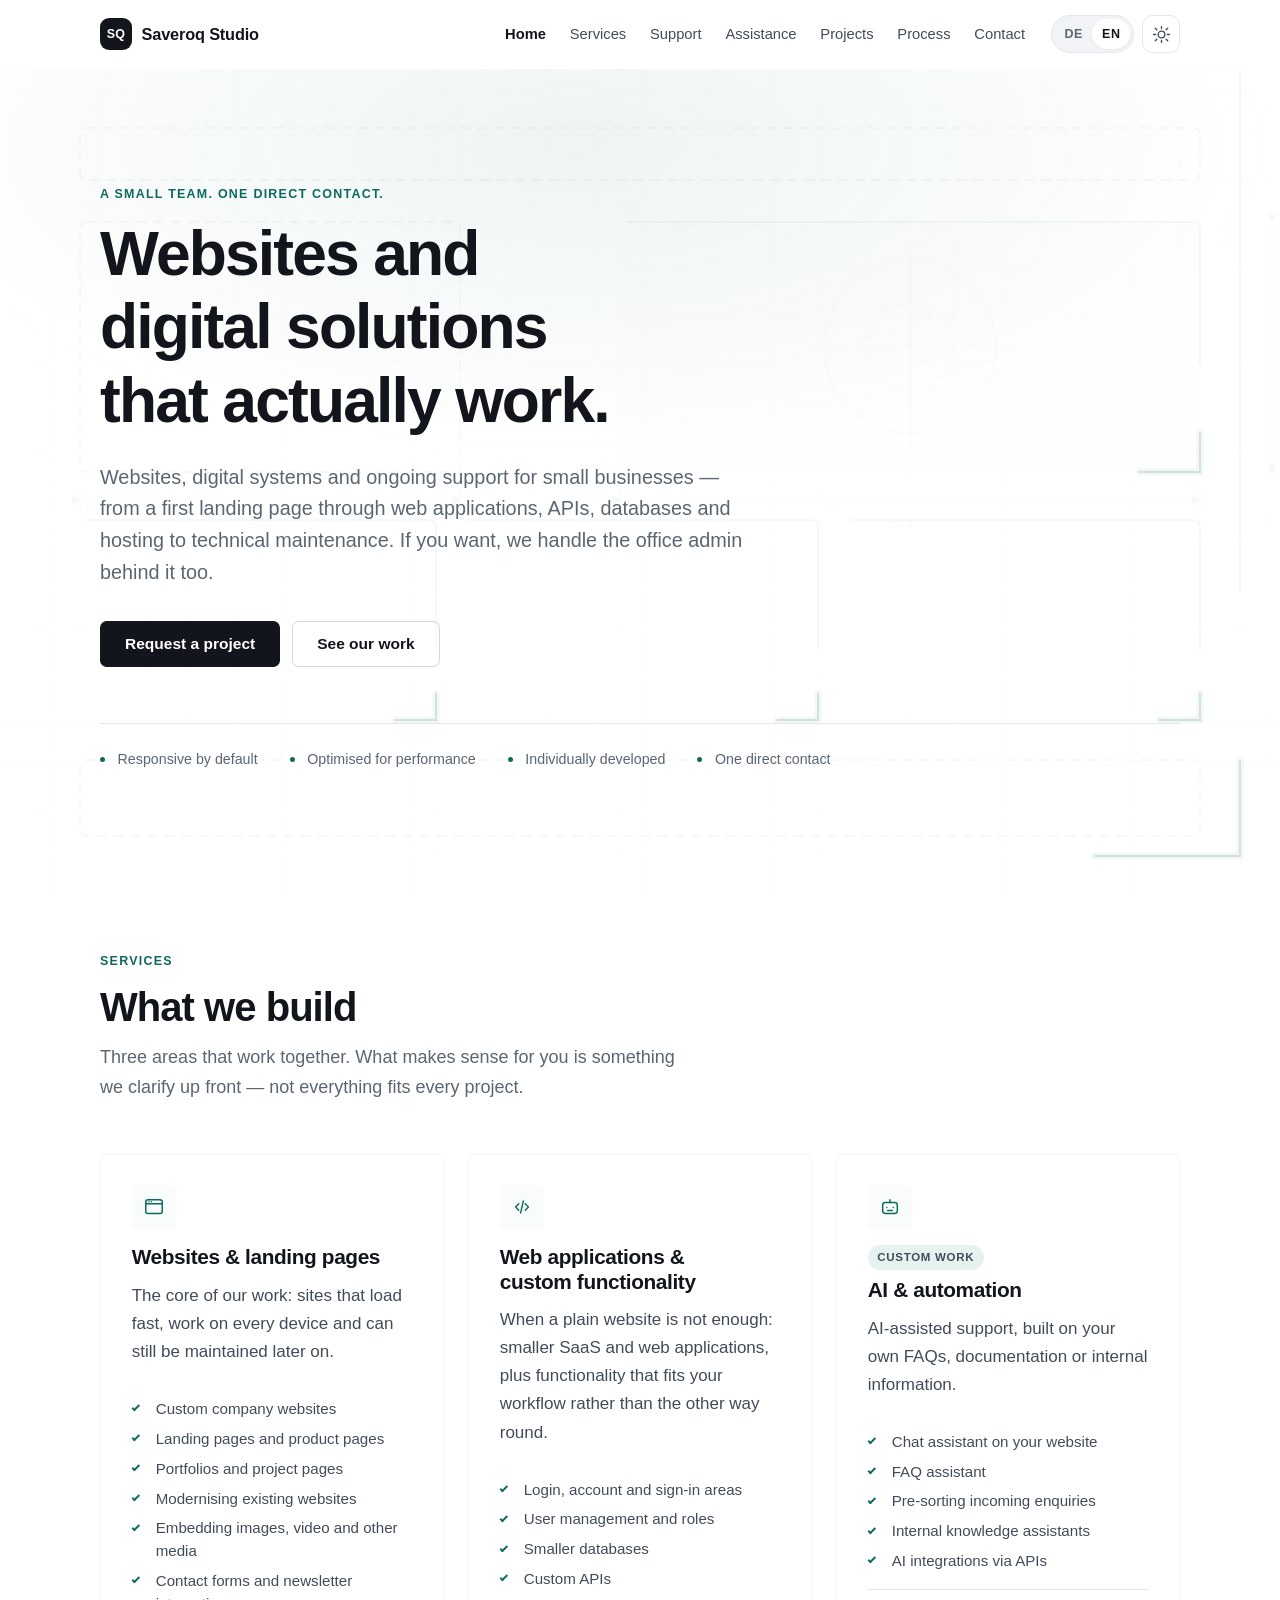
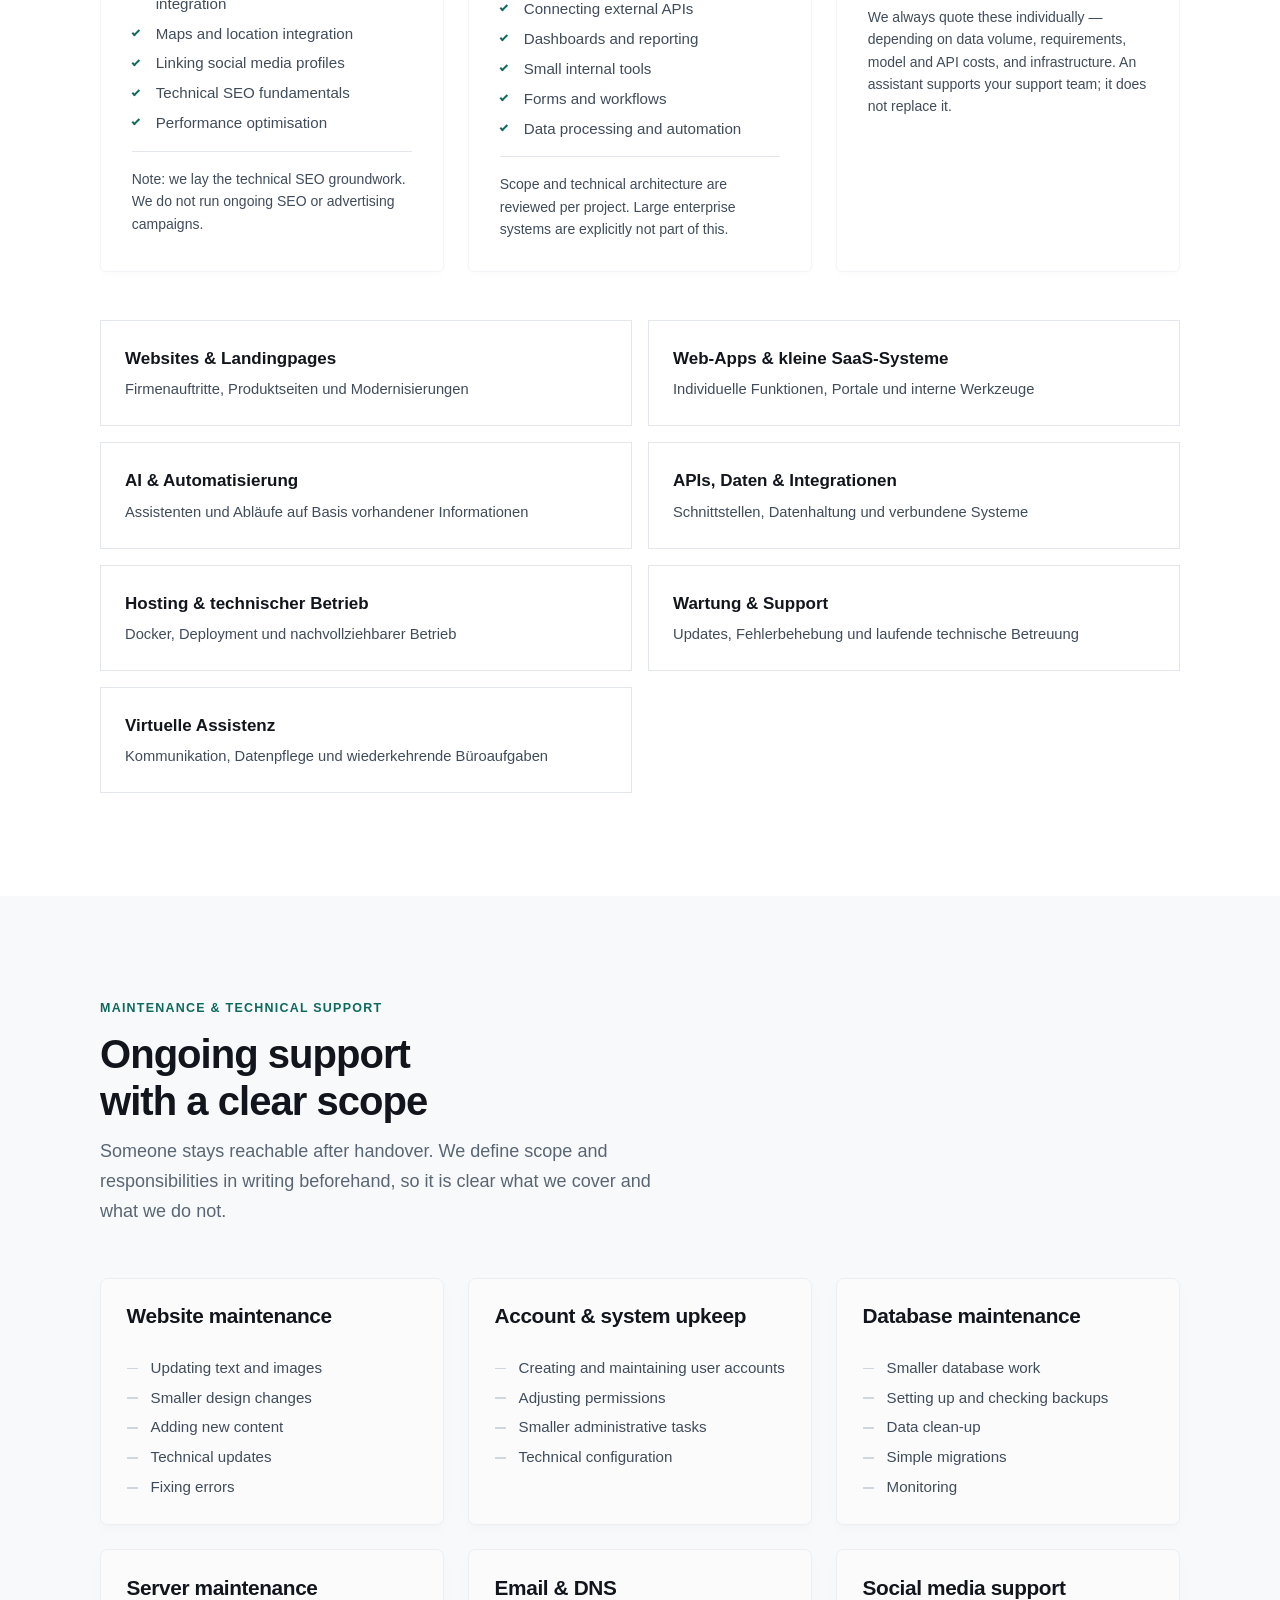
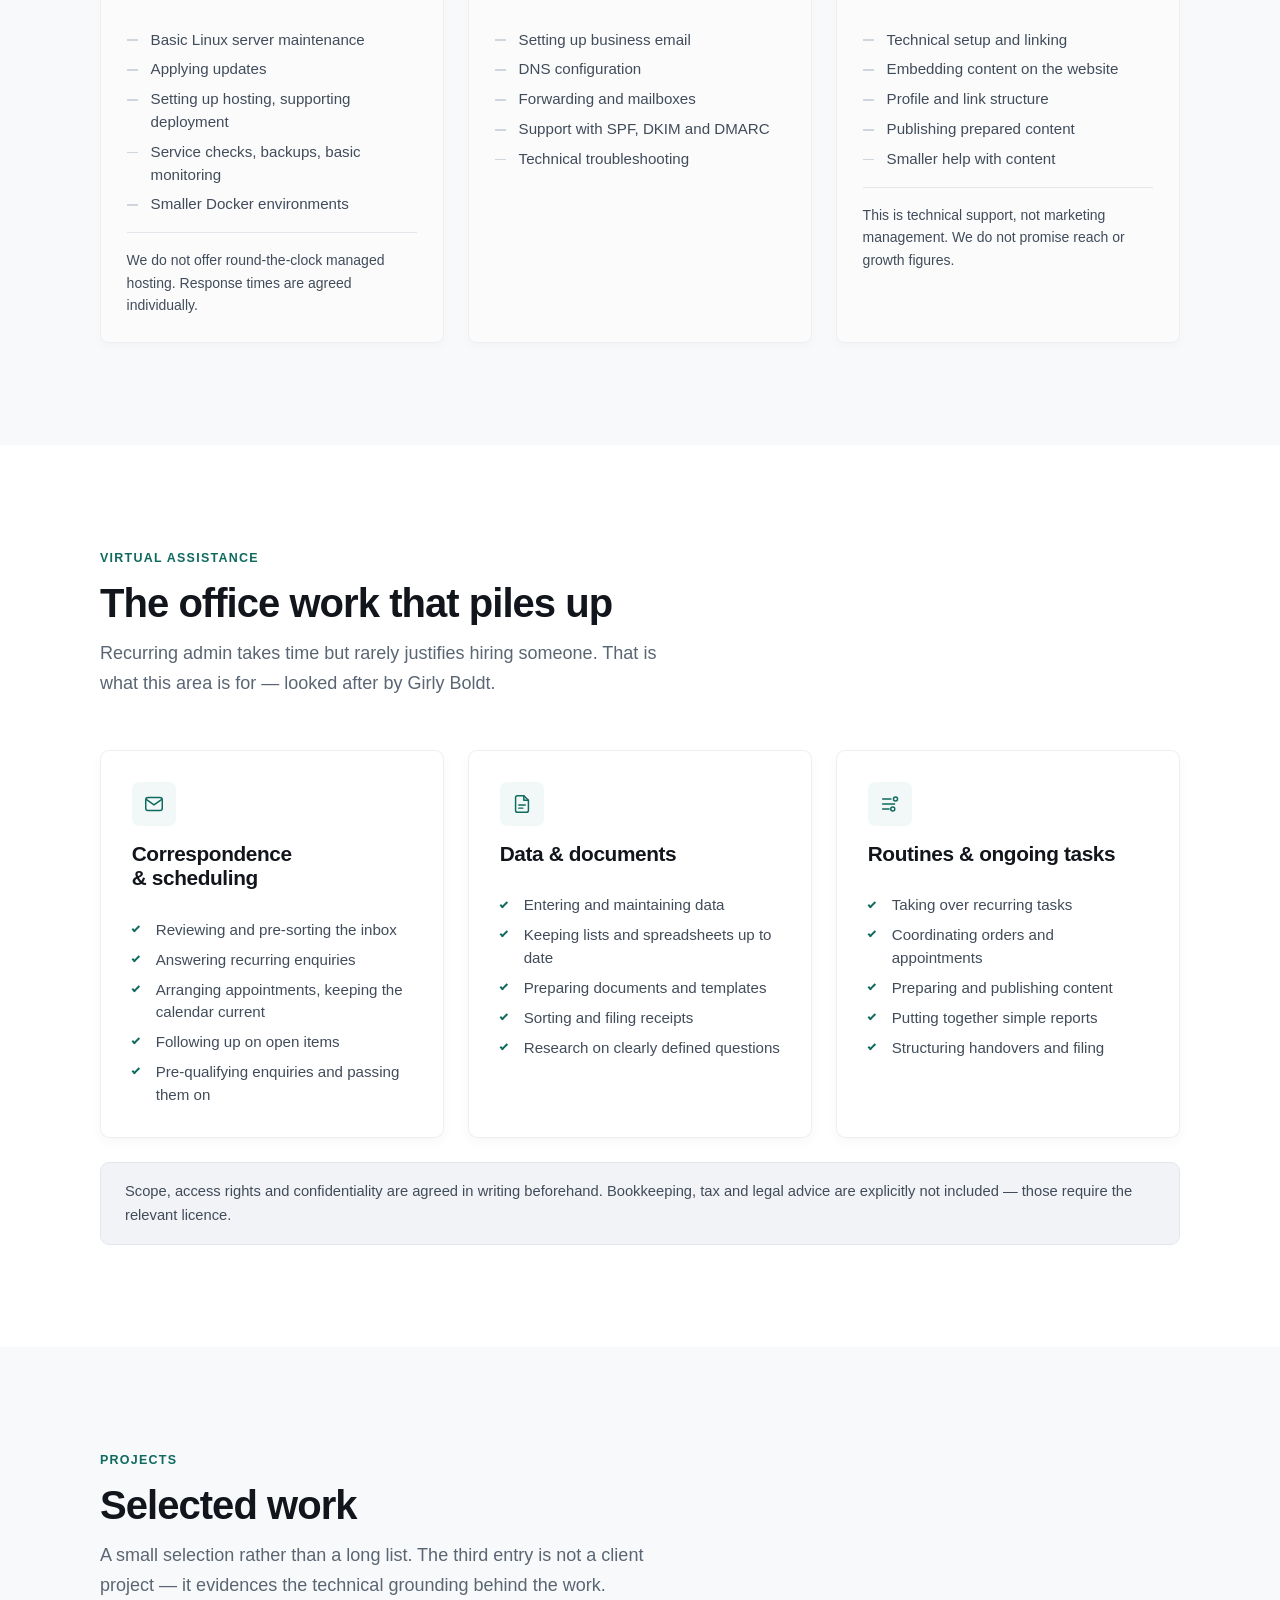
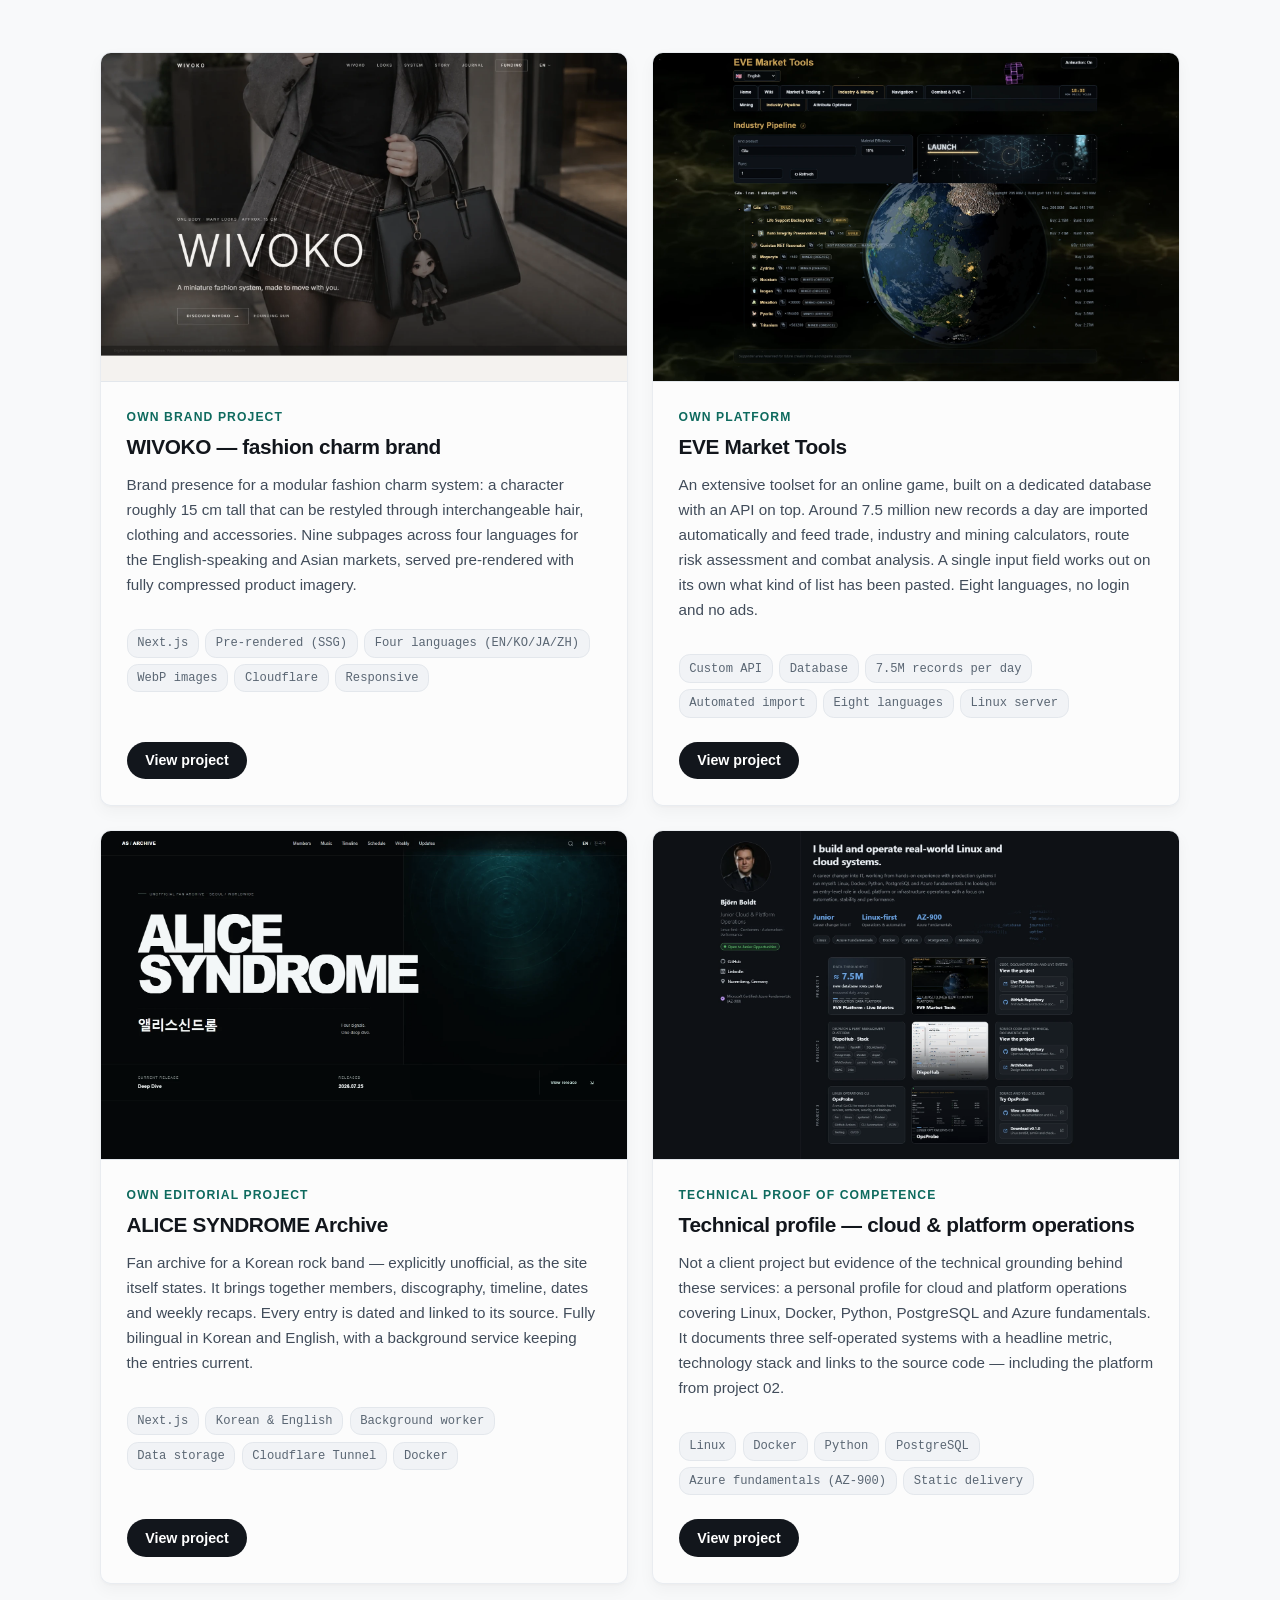
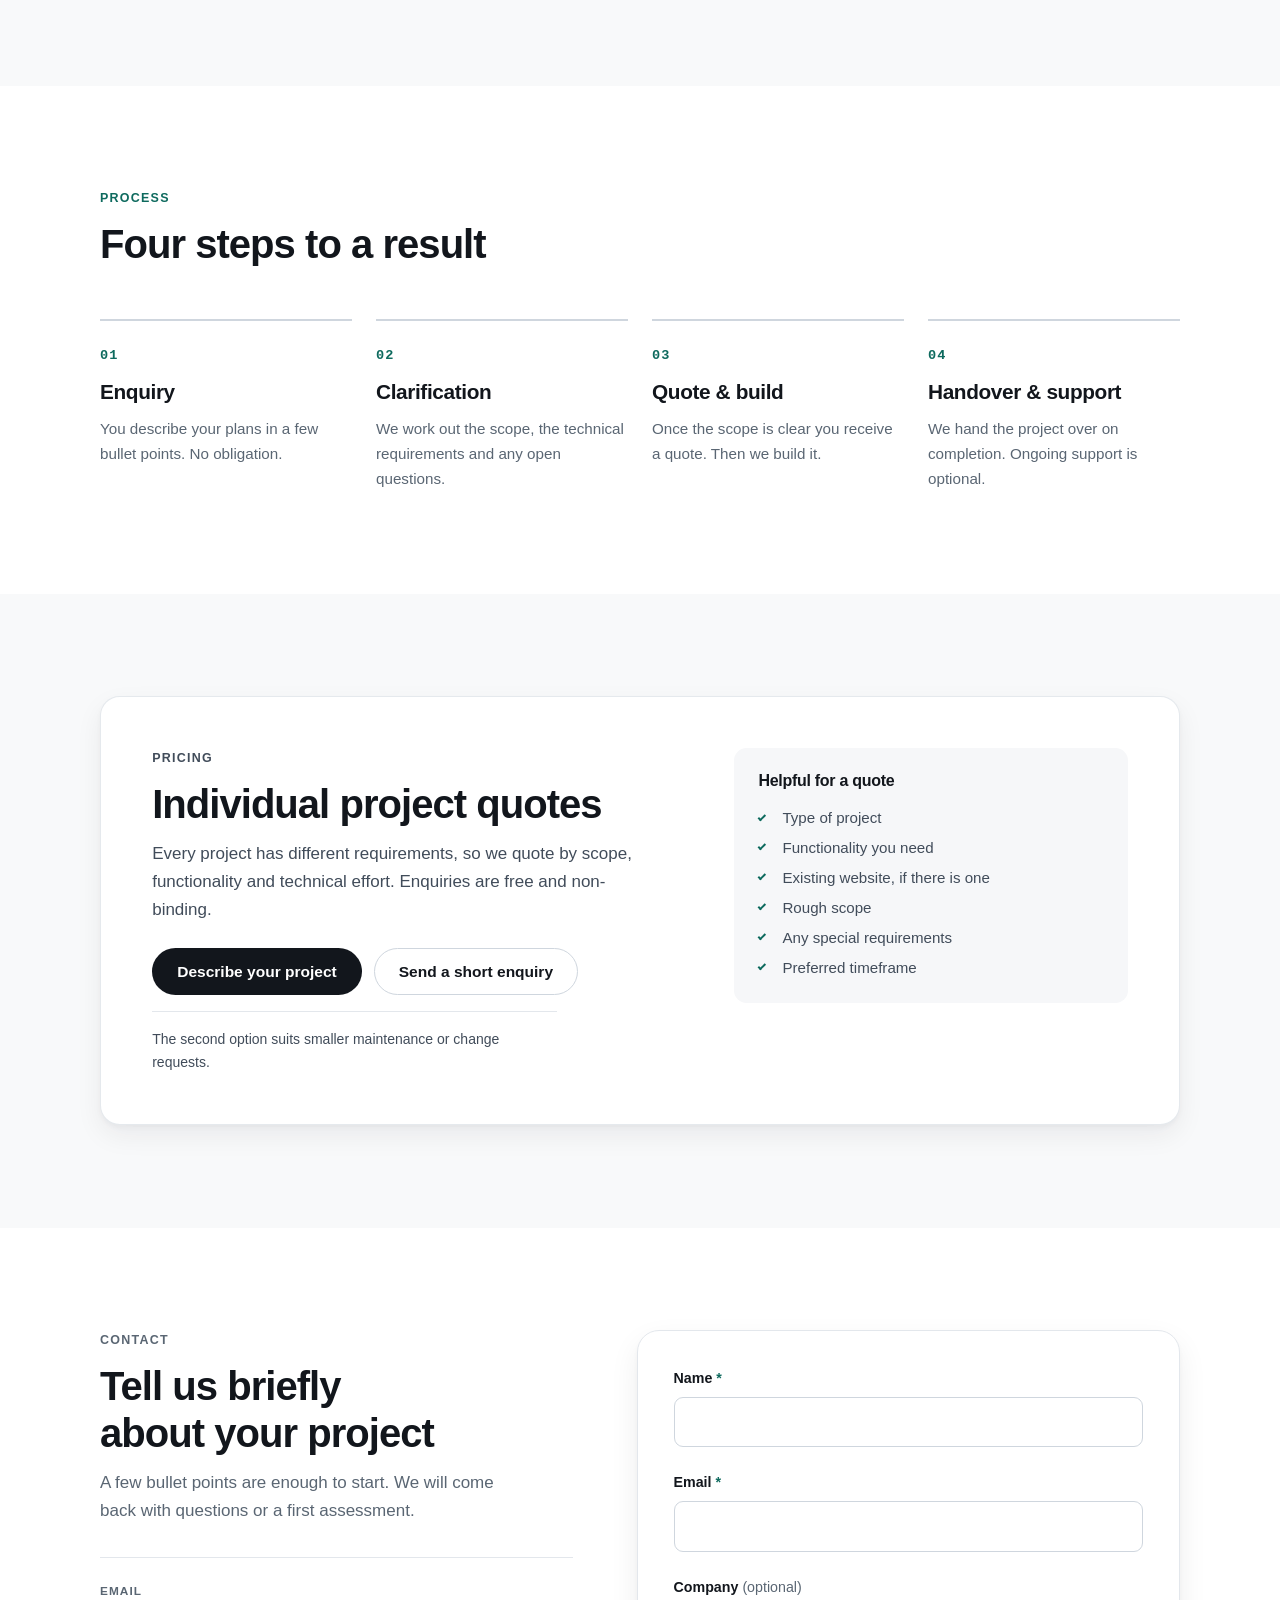
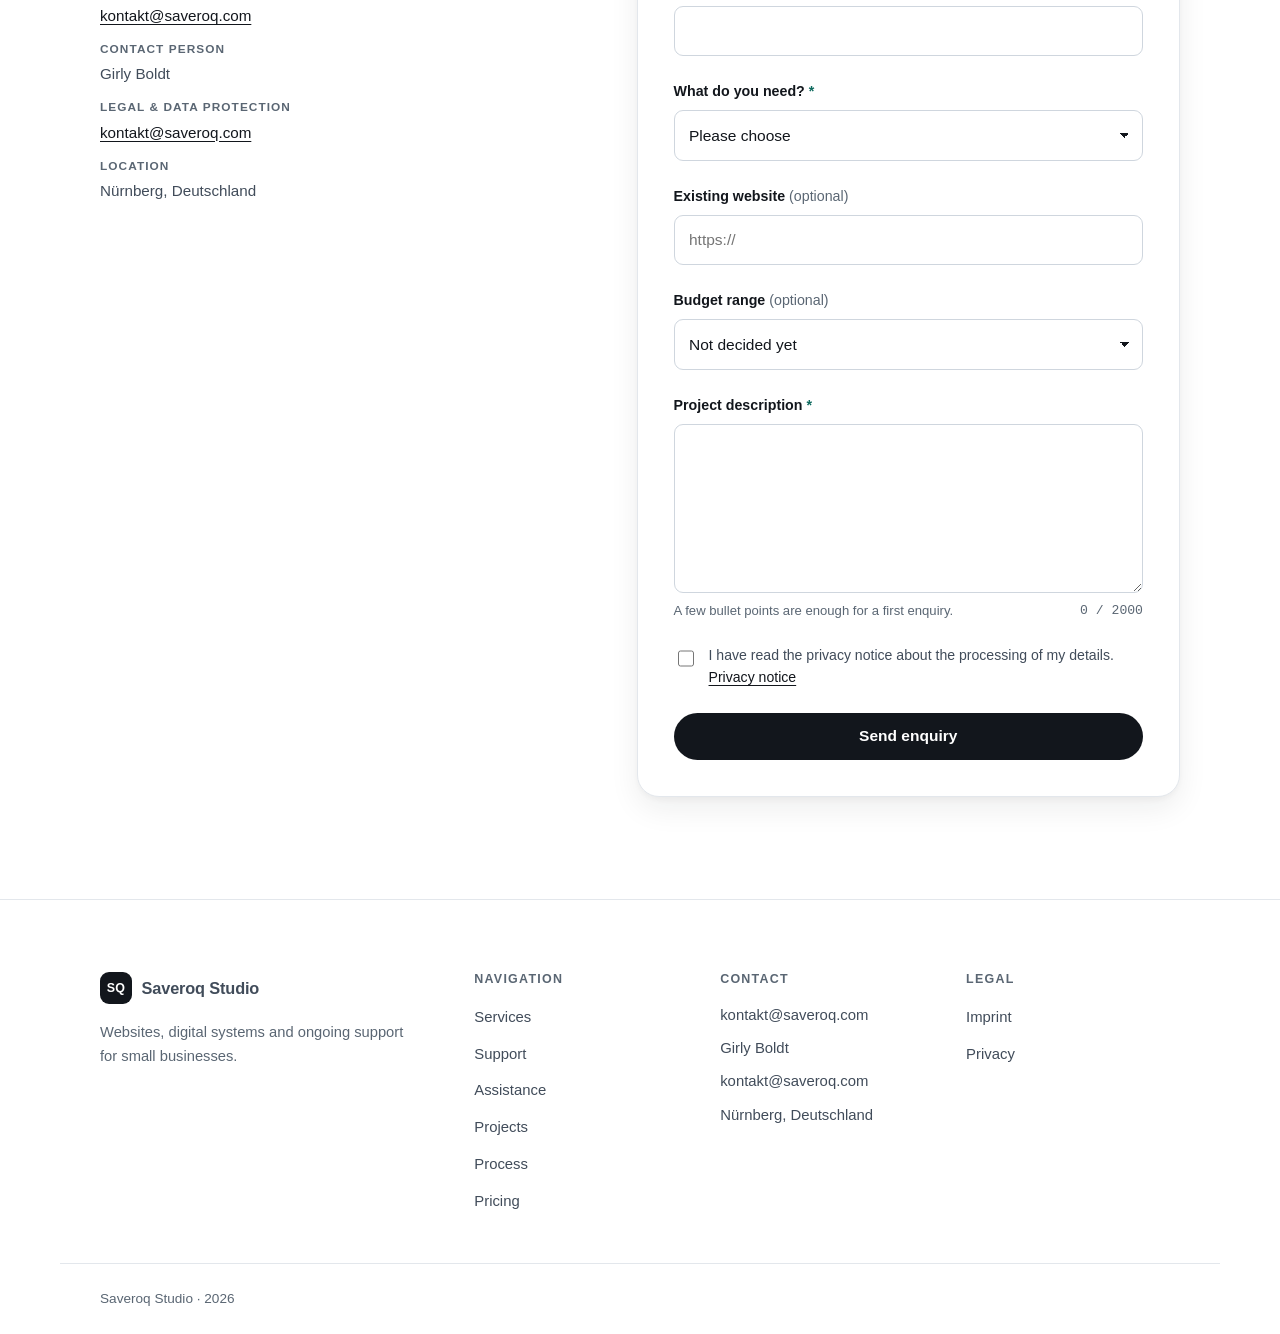
==== commit 832ef2b5: "Use central contact address for legal inquiries" ====
--- a/index.html
+++ b/index.html
@@ -73,7 +73,7 @@
     {
       "@type": "ContactPoint",
       "contactType": "legal",
-      "email": "relislol@yahoo.com",
+      "email": "kontakt@saveroq.com",
       "availableLanguage": ["de", "en"]
     }
   ],
@@ -868,7 +868,7 @@
         <ul class="contact-details" id="contact-details">
           <li><span class="label">E-Mail</span><!--email_off--><a href="mailto:kontakt@saveroq.com">kontakt@saveroq.com</a><!--/email_off--></li>
           <li><span class="label">Ansprechpartnerin</span>Girly Boldt</li>
-          <li><span class="label">Rechtliche Anfragen</span><!--email_off--><a href="mailto:relislol@yahoo.com">relislol@yahoo.com</a><!--/email_off--></li>
+          <li><span class="label">Rechtliche Anfragen</span><!--email_off--><a href="mailto:kontakt@saveroq.com">kontakt@saveroq.com</a><!--/email_off--></li>
           <li><span class="label">Standort</span>Nürnberg, Deutschland</li>
         </ul>
       </div>
@@ -1024,7 +1024,7 @@
   </div>
 </footer>
 
-<script src="js/config.js?v=e80d62ec"></script>
+<script src="js/config.js?v=cccef4d1"></script>
 <script src="js/i18n.js?v=bf4cf735"></script>
 <script src="js/projects.js?v=55081619"></script>
 <script src="js/main.js?v=31bb2fb2"></script>
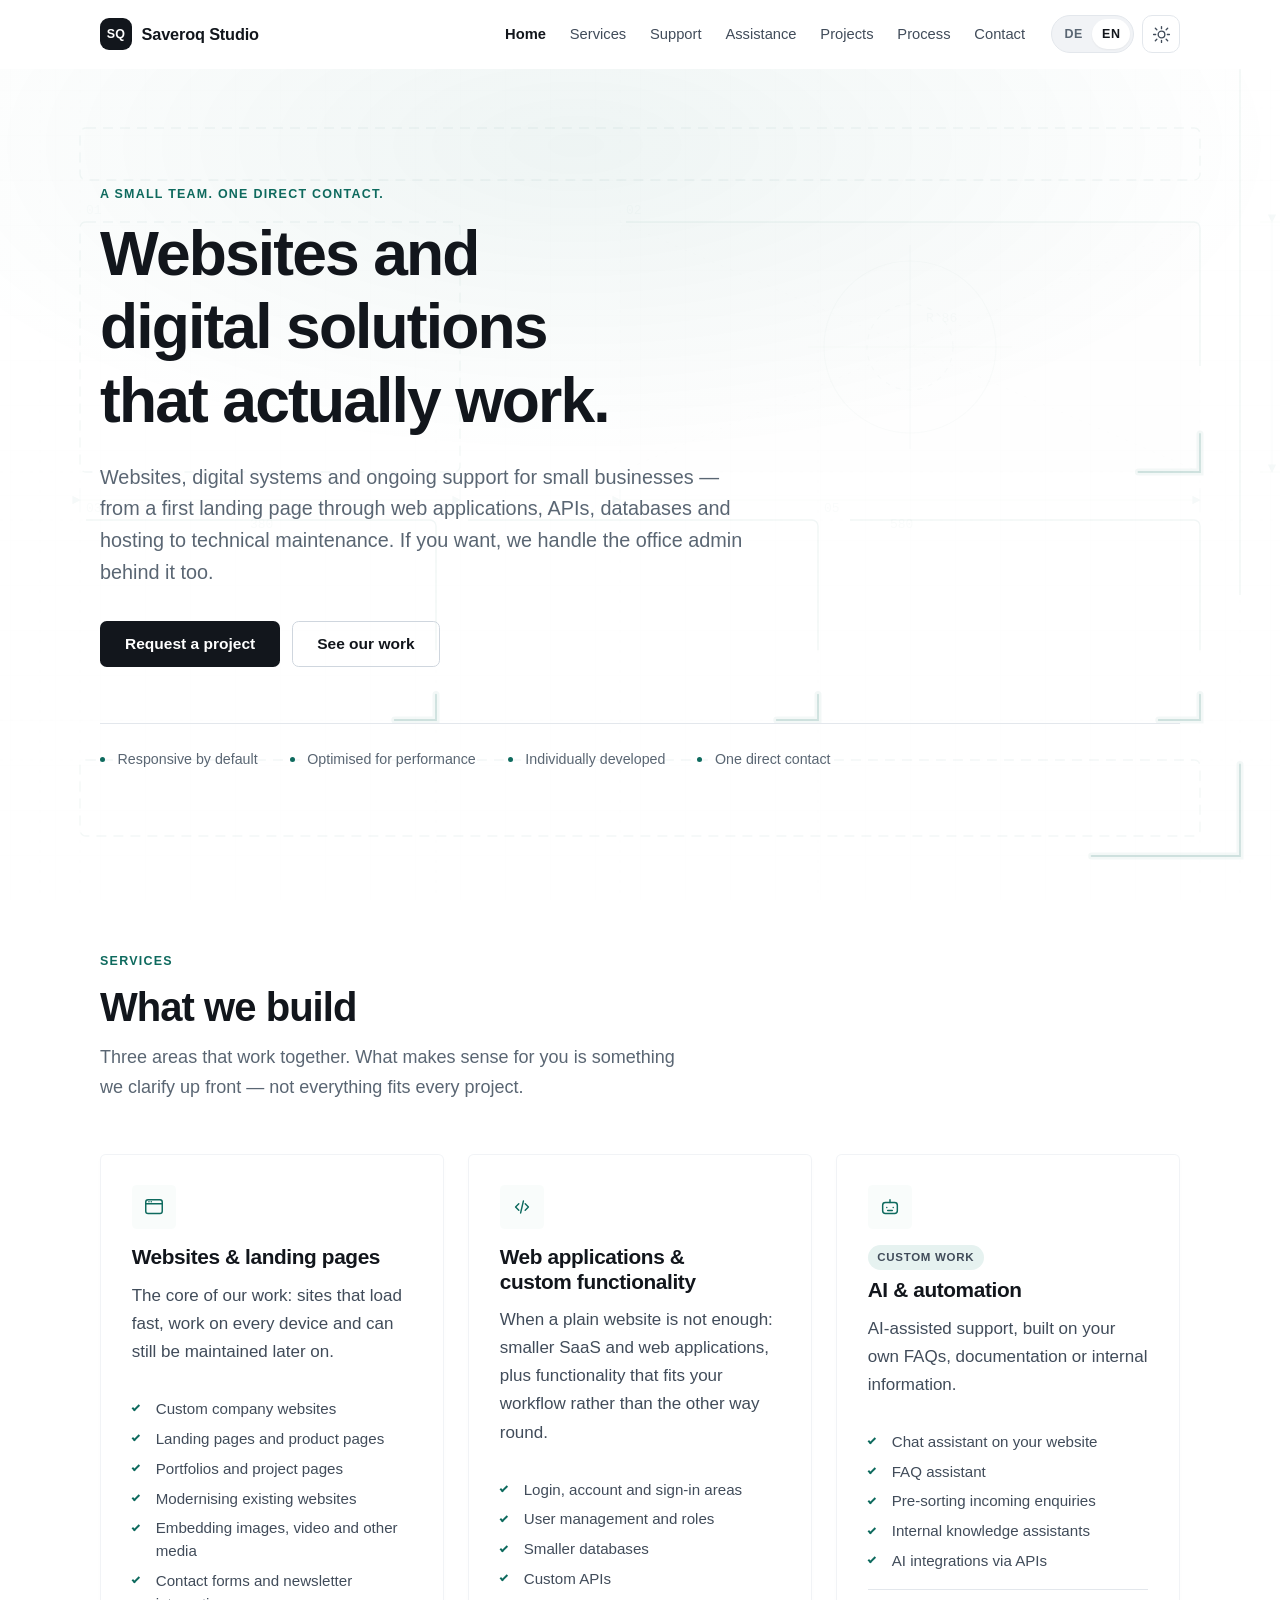
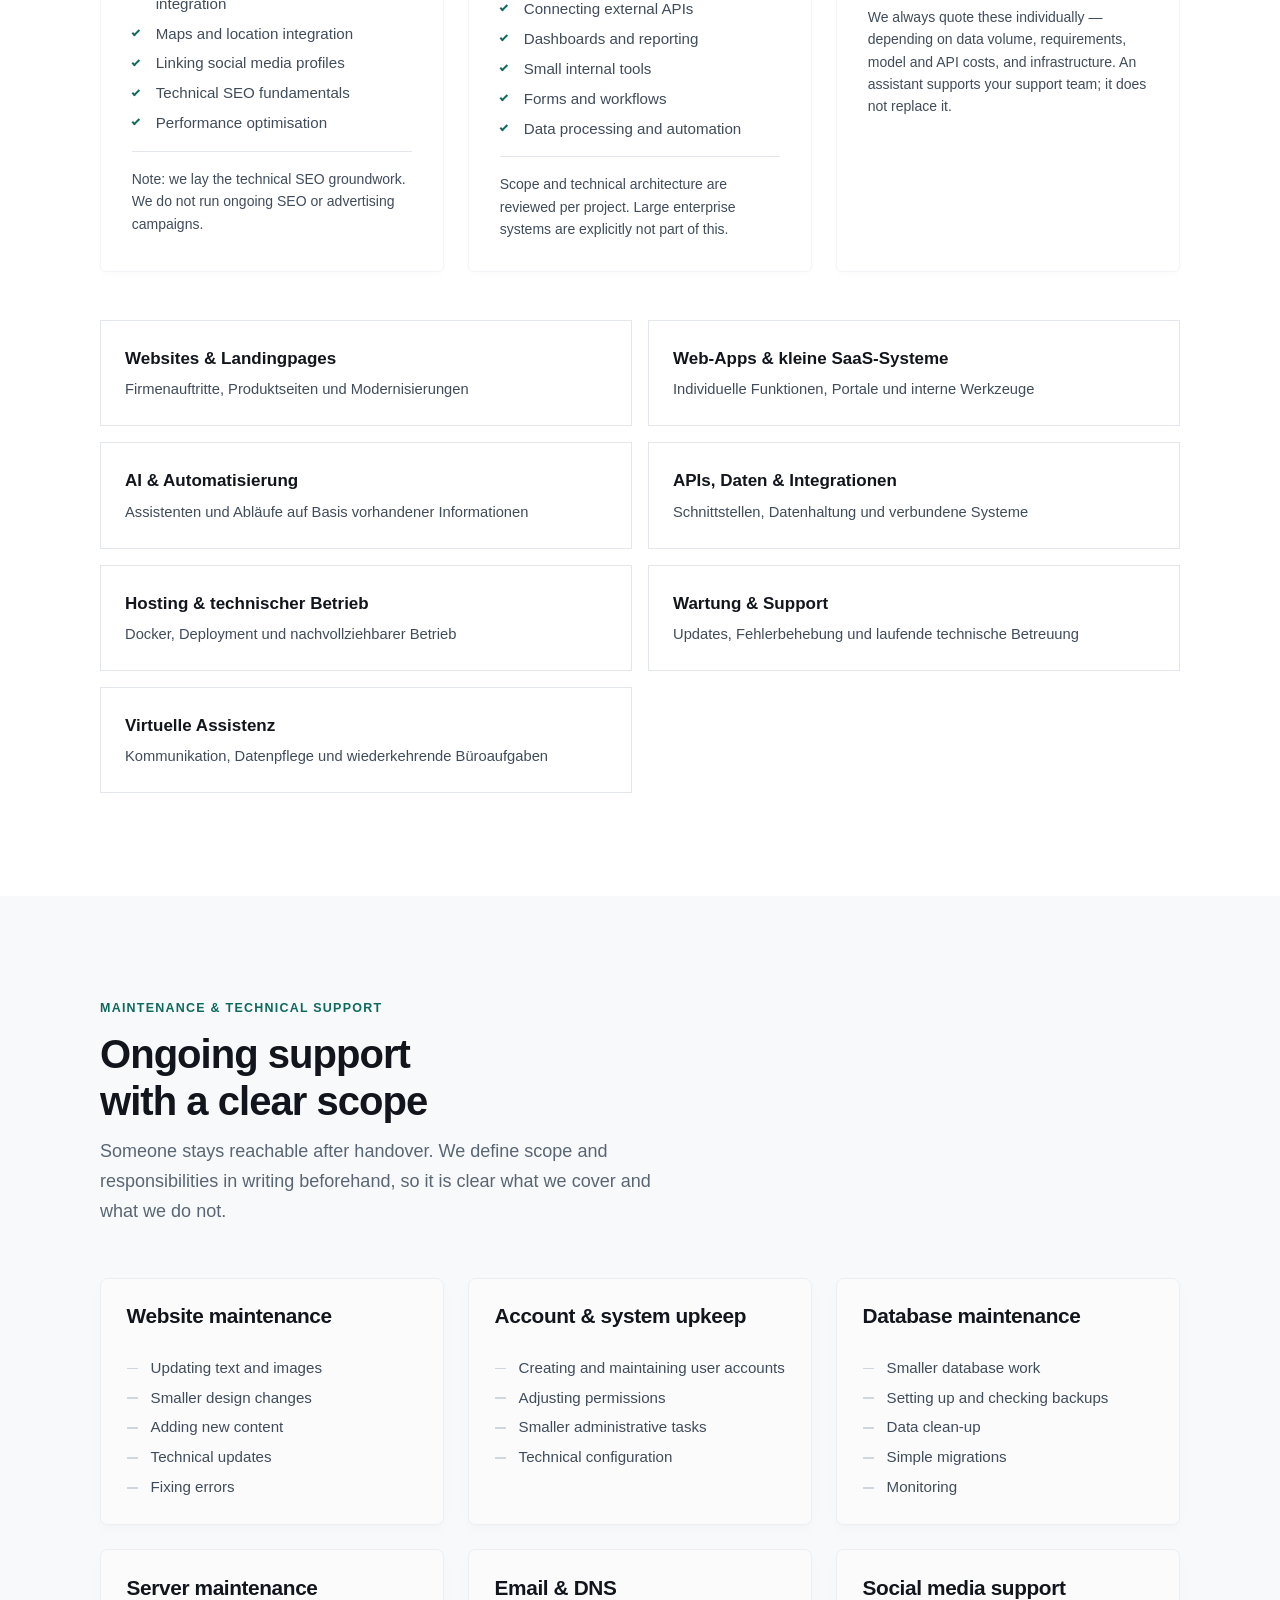
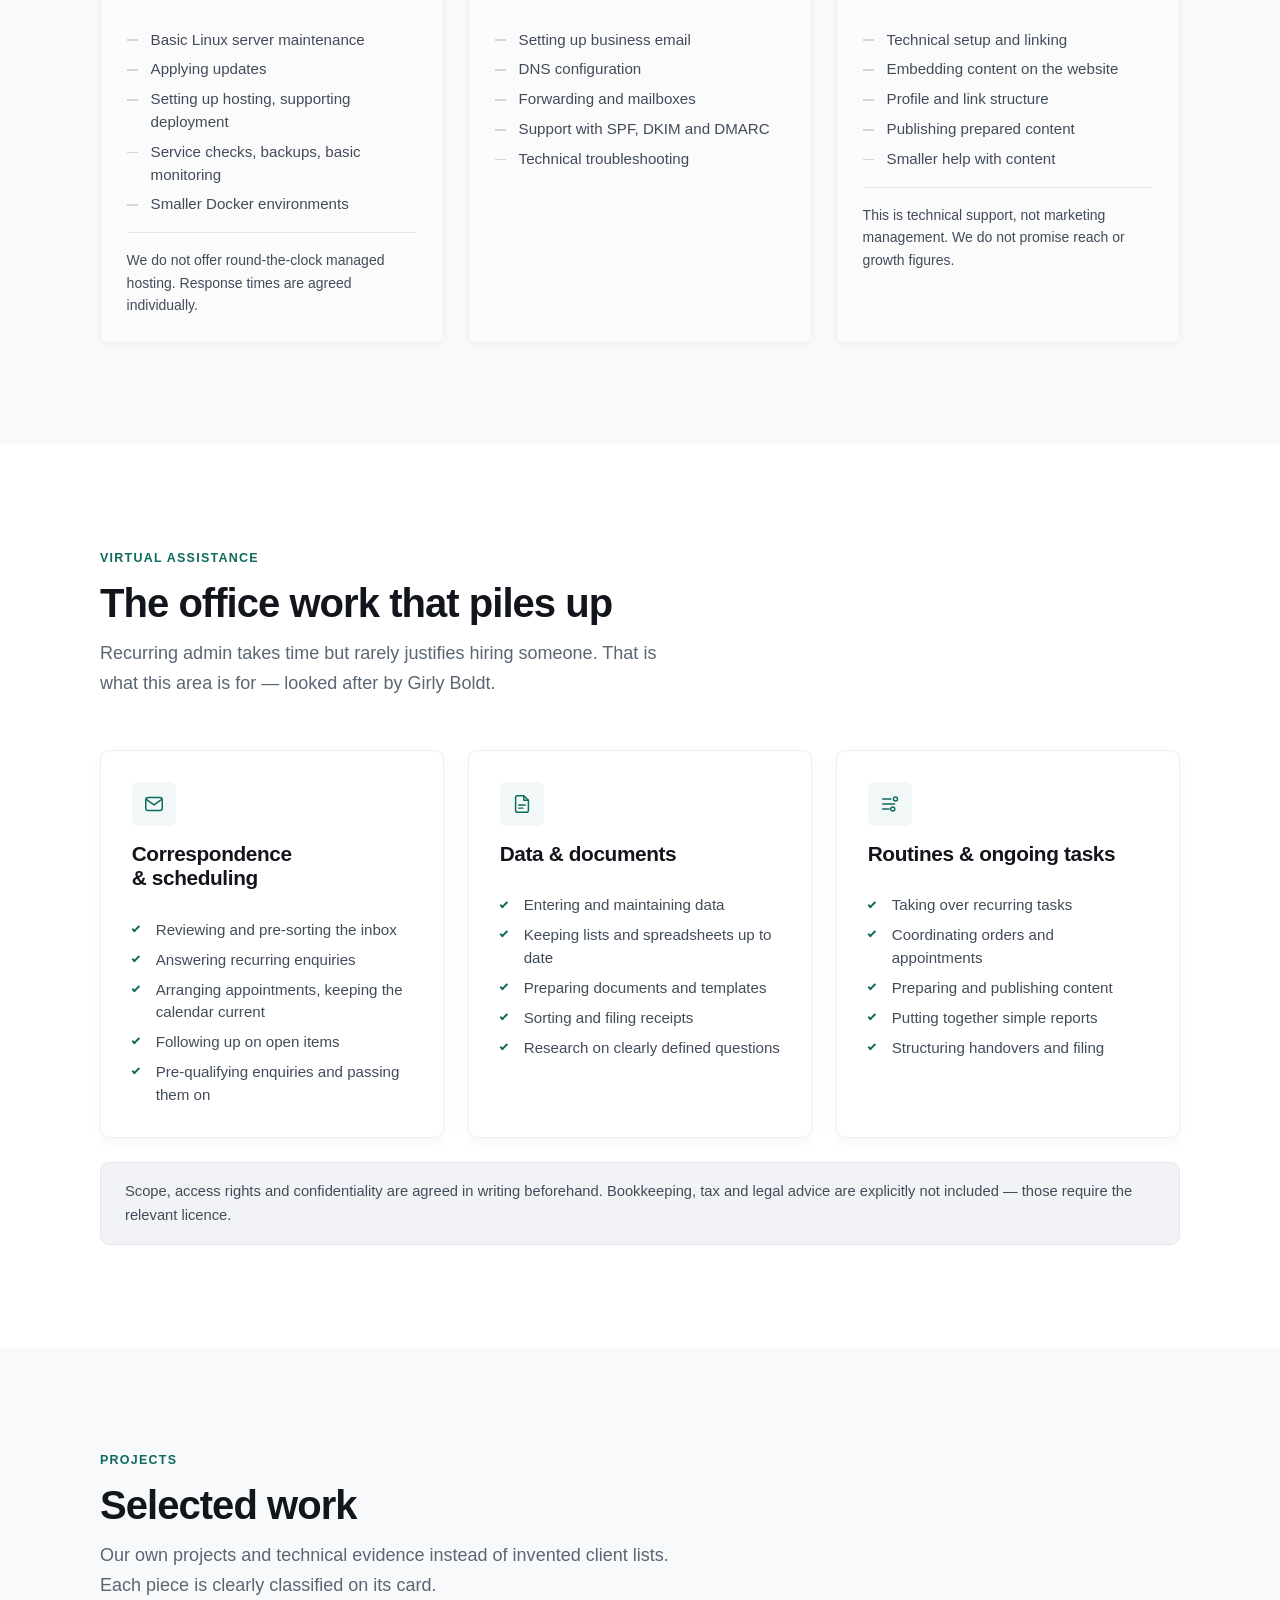
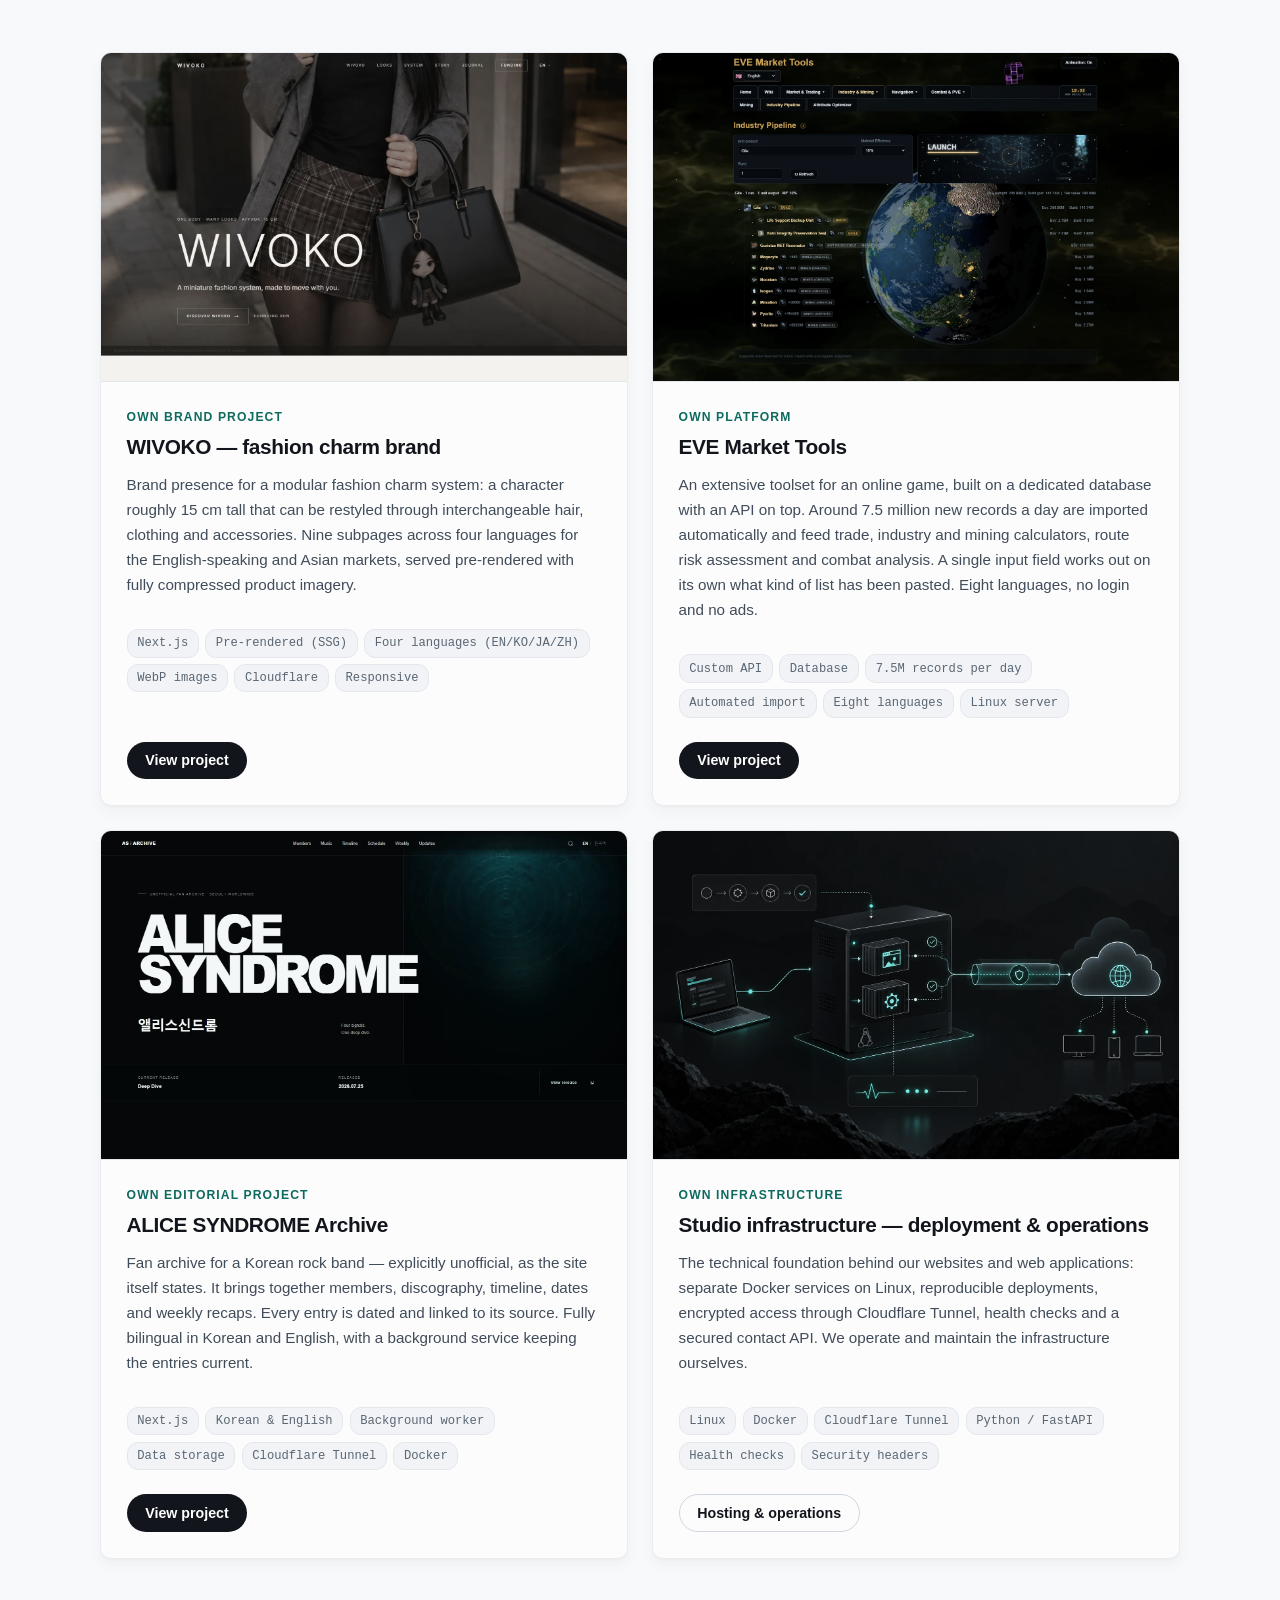
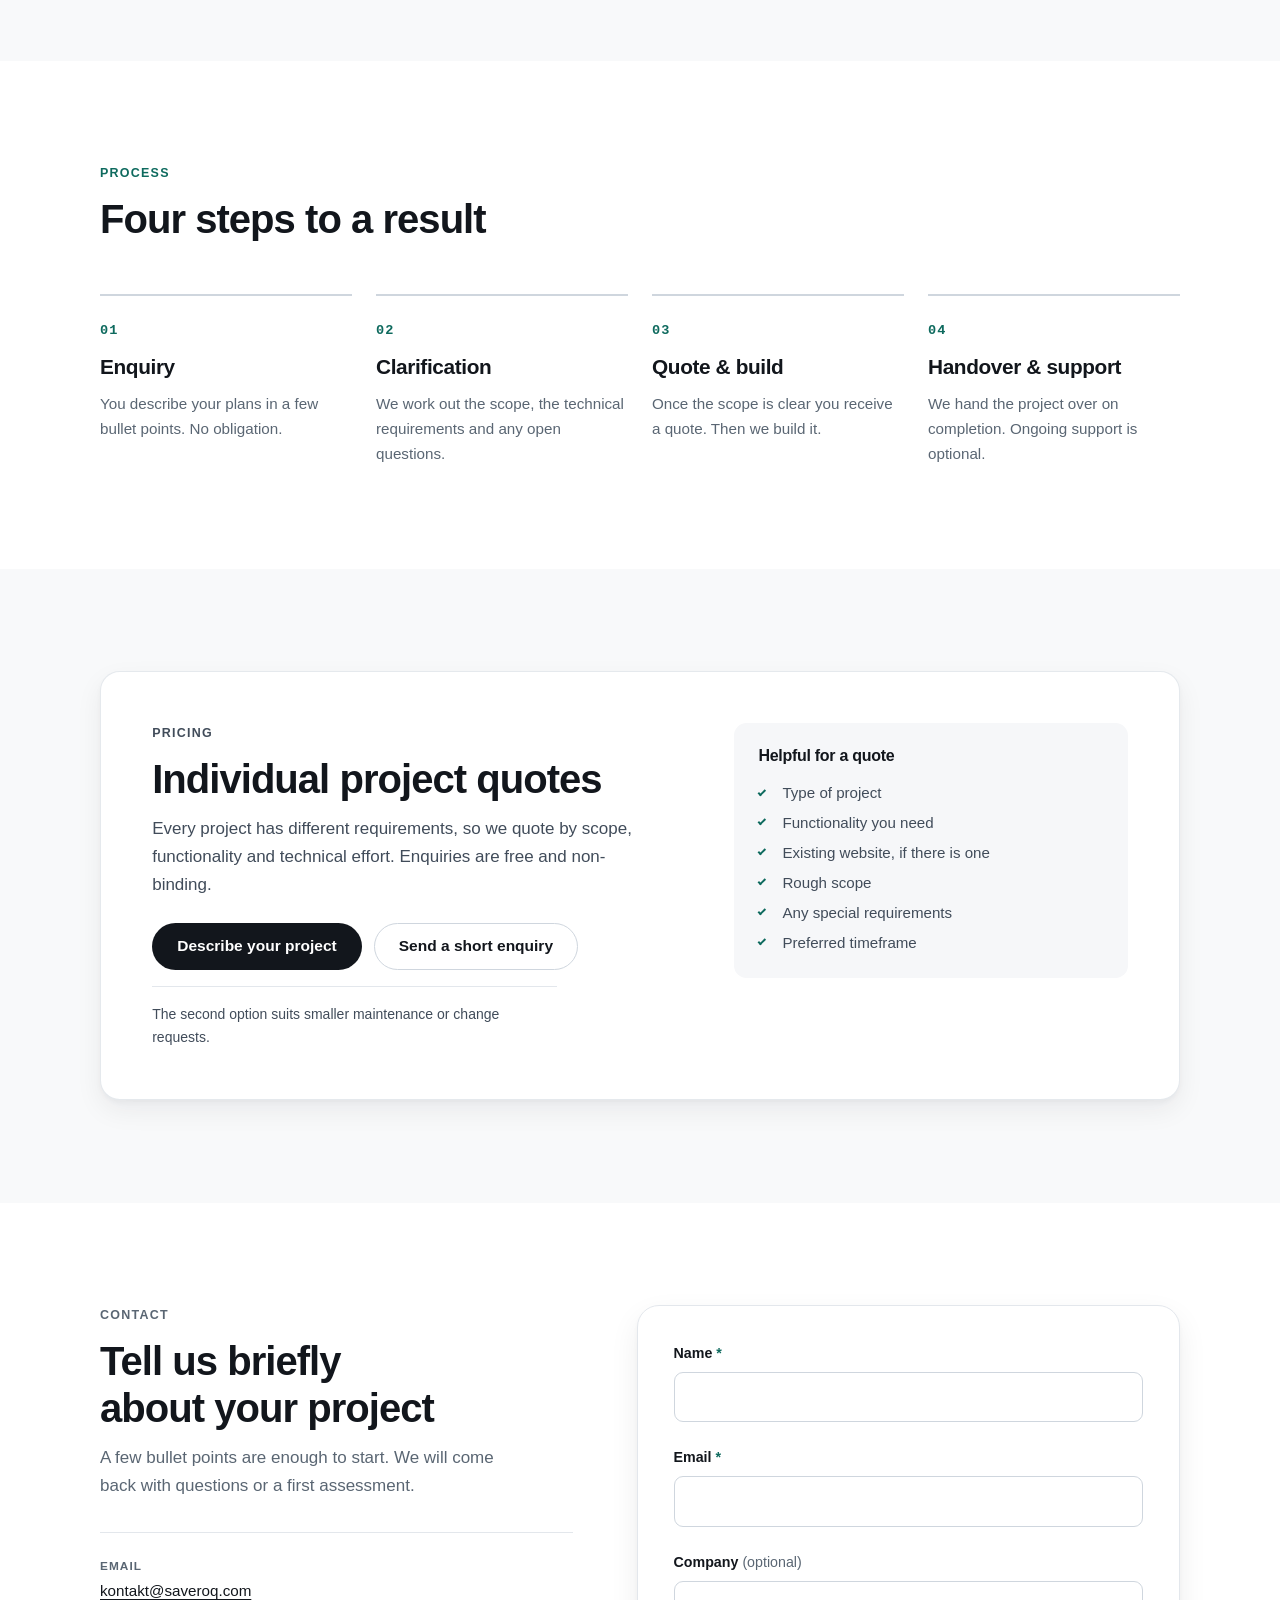
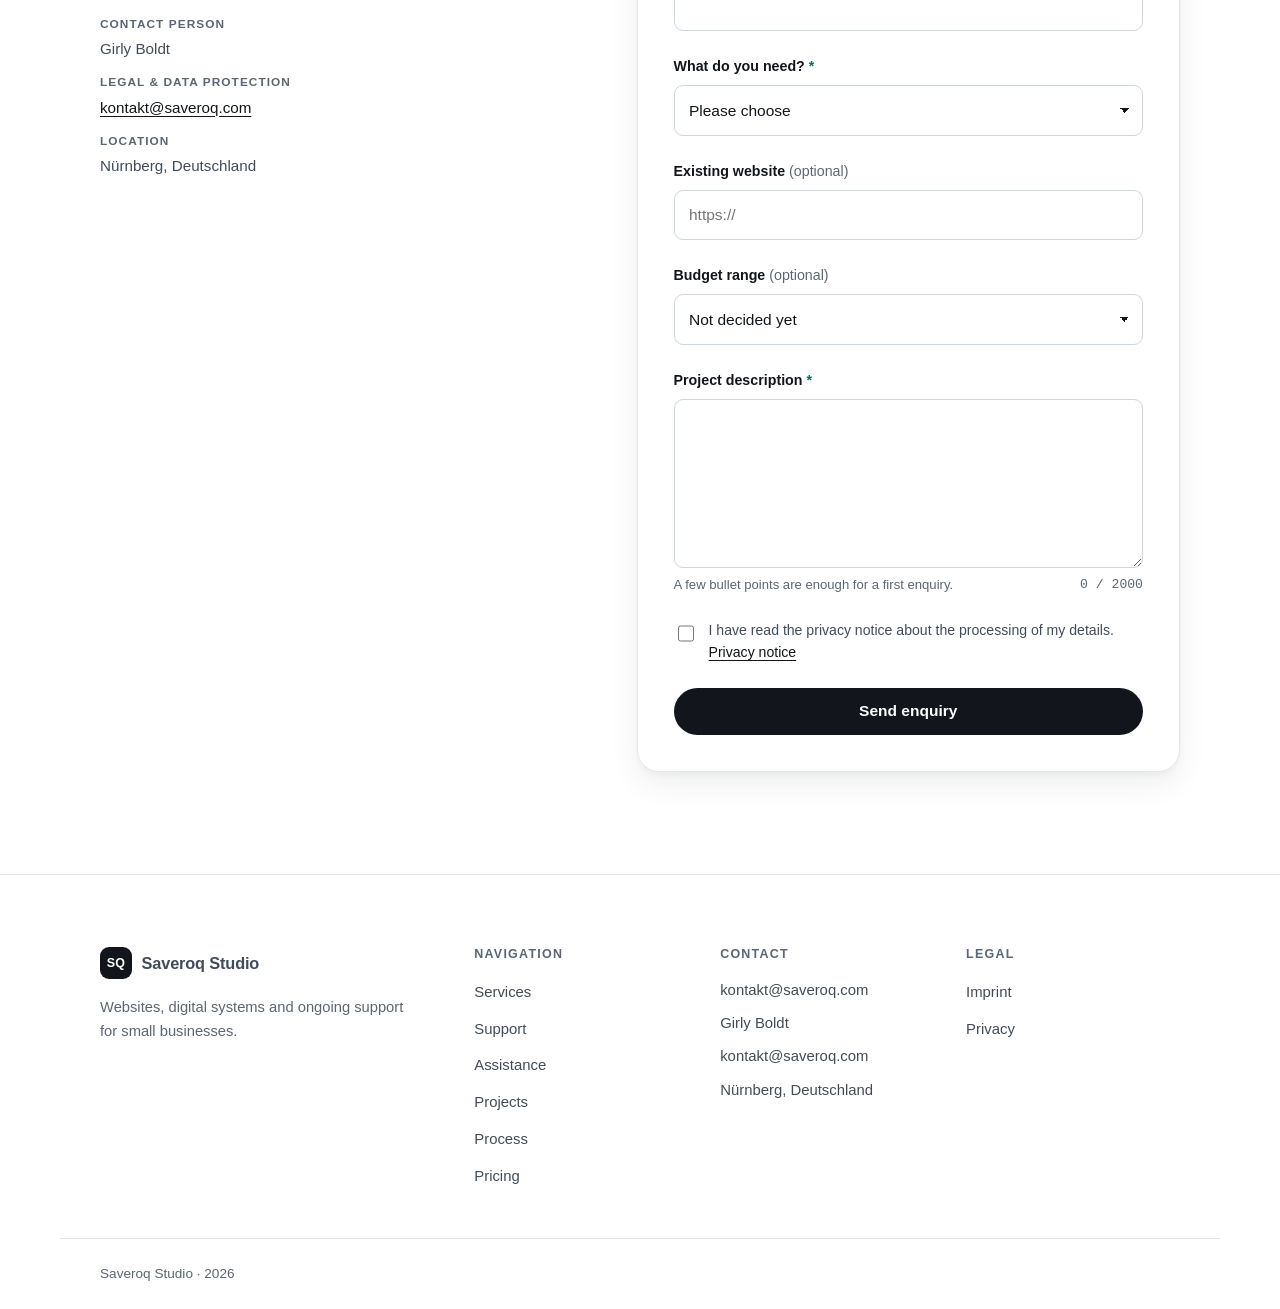
==== commit 949cc1e0: "Present studio infrastructure as customer-facing work" ====
--- a/index.html
+++ b/index.html
@@ -760,8 +760,8 @@
           <div class="project-body"><p class="project-category">Eigenes redaktionelles Projekt</p><h3 class="project-title">ALICE SYNDROME Archive</h3><p class="project-desc">Inoffizielles, zweisprachiges Fan-Archiv mit datierten und verlinkten Quellen sowie einem Hintergrunddienst zur laufenden Pflege.</p><ul class="tag-list"><li>Next.js</li><li>Koreanisch &amp; Englisch</li><li>Hintergrunddienst</li><li>Docker</li></ul><div class="project-actions"><a class="btn btn-primary btn-sm" href="https://alicesyndromearchive.com/" target="_blank" rel="noopener noreferrer">Projekt ansehen</a></div></div>
         </article>
         <article class="project-card">
-          <div class="project-media"><img src="assets/projects/portfolio.webp?v=b00af706" alt="Ansicht des technischen Profils" width="1600" height="1000" loading="lazy"></div>
-          <div class="project-body"><p class="project-category">Technischer Kompetenznachweis</p><h3 class="project-title">Cloud &amp; Plattformbetrieb</h3><p class="project-desc">Persönliches technisches Profil mit selbst betriebenen Systemen, Kennzahlen, Technologiestacks und Verweisen auf den jeweiligen Quellcode.</p><ul class="tag-list"><li>Linux</li><li>Docker</li><li>Python</li><li>PostgreSQL</li></ul><div class="project-actions"><a class="btn btn-primary btn-sm" href="https://relis-lol.github.io/" target="_blank" rel="noopener noreferrer">Profil ansehen</a></div></div>
+          <div class="project-media"><img src="assets/projects/studio-infrastruktur.webp?v=f9bc94aa" alt="Visualisierung der Studio-Infrastruktur" width="1600" height="1000" loading="lazy"></div>
+          <div class="project-body"><p class="project-category">Eigene Infrastruktur</p><h3 class="project-title">Studio-Infrastruktur — Deployment &amp; Betrieb</h3><p class="project-desc">Getrennte Docker-Dienste auf Linux, reproduzierbare Deployments, verschlüsselter Zugriff, Healthchecks und eine abgesicherte Kontakt-API — von uns selbst betrieben und gewartet.</p><ul class="tag-list"><li>Linux</li><li>Docker</li><li>Cloudflare Tunnel</li><li>Healthchecks</li></ul><div class="project-actions"><a class="btn btn-primary btn-sm" href="hosting-betrieb/">Hosting &amp; Betrieb ansehen</a></div></div>
         </article>
       </div>
     </div>
@@ -1025,8 +1025,8 @@
 </footer>
 
 <script src="js/config.js?v=cccef4d1"></script>
-<script src="js/i18n.js?v=bf4cf735"></script>
-<script src="js/projects.js?v=55081619"></script>
-<script src="js/main.js?v=31bb2fb2"></script>
+<script src="js/i18n.js?v=ce2c7ed4"></script>
+<script src="js/projects.js?v=3f629f3c"></script>
+<script src="js/main.js?v=c2b4f2f9"></script>
 </body>
 </html>
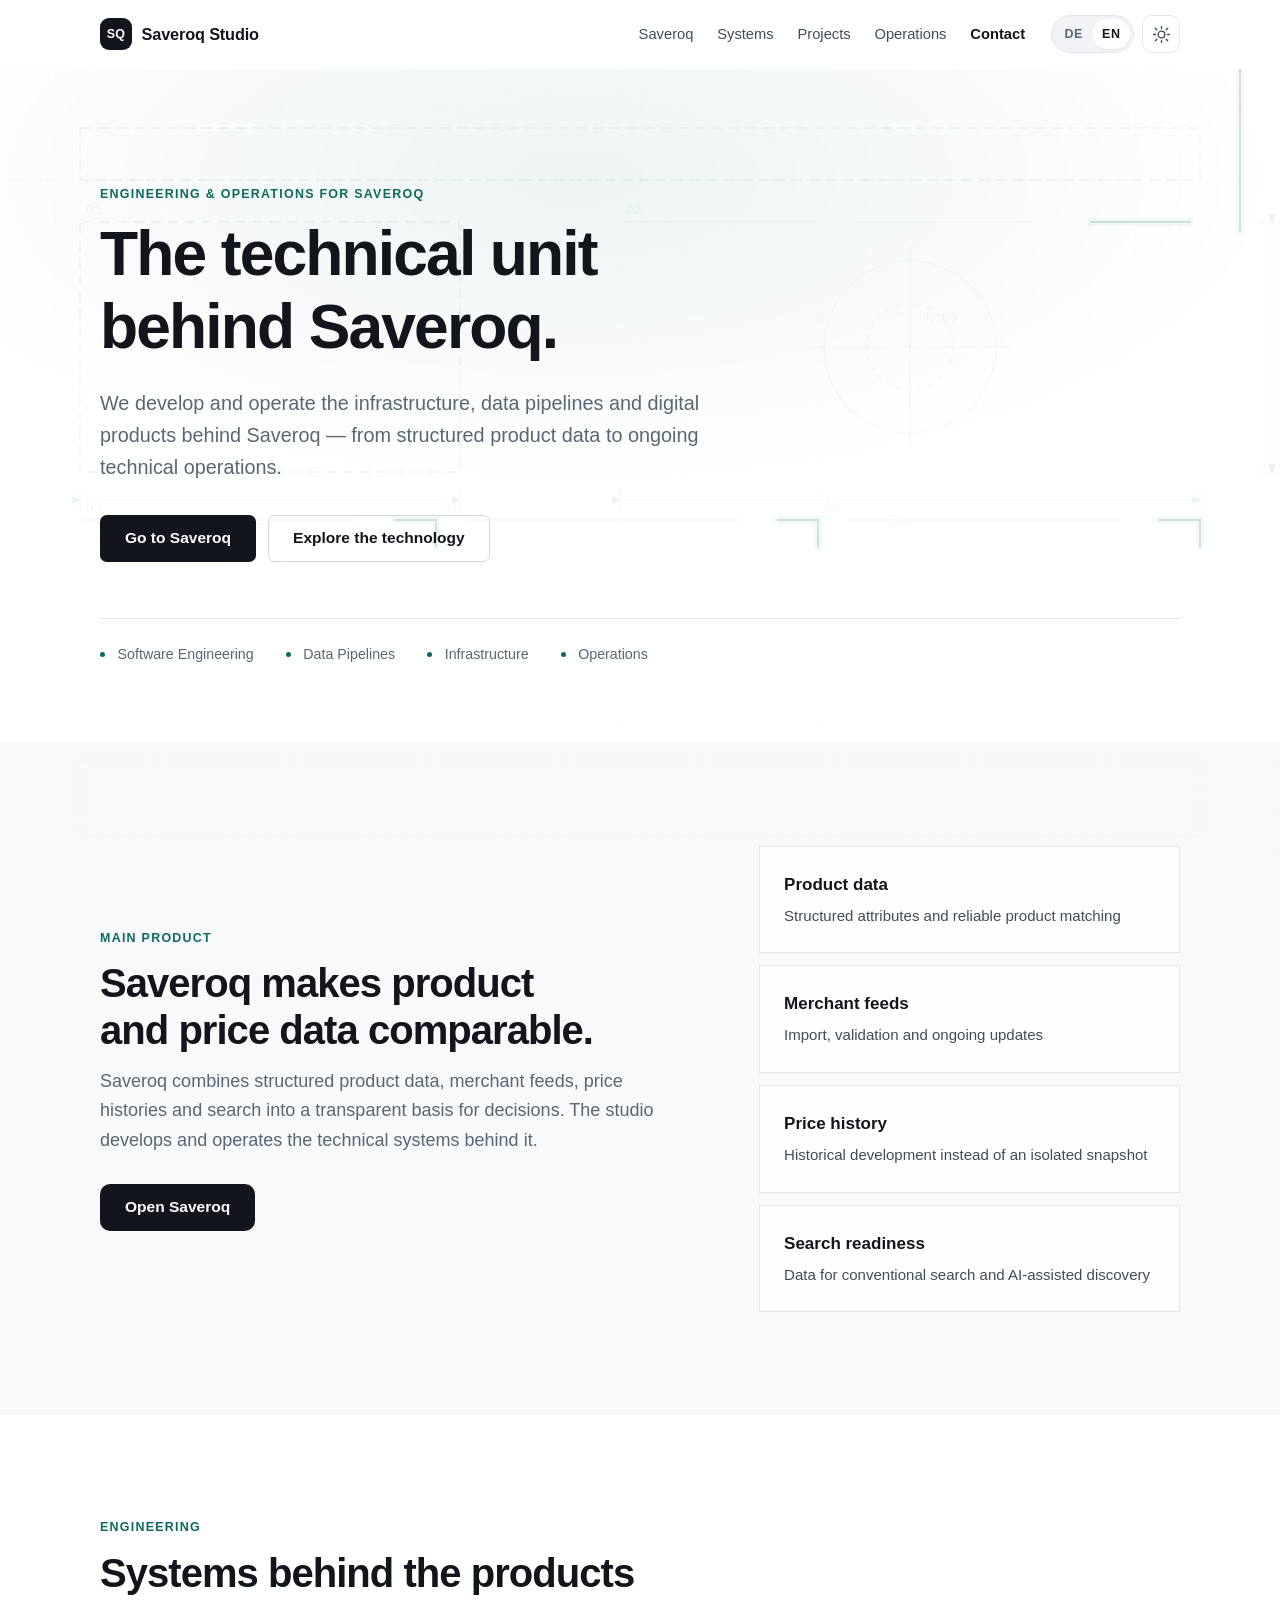
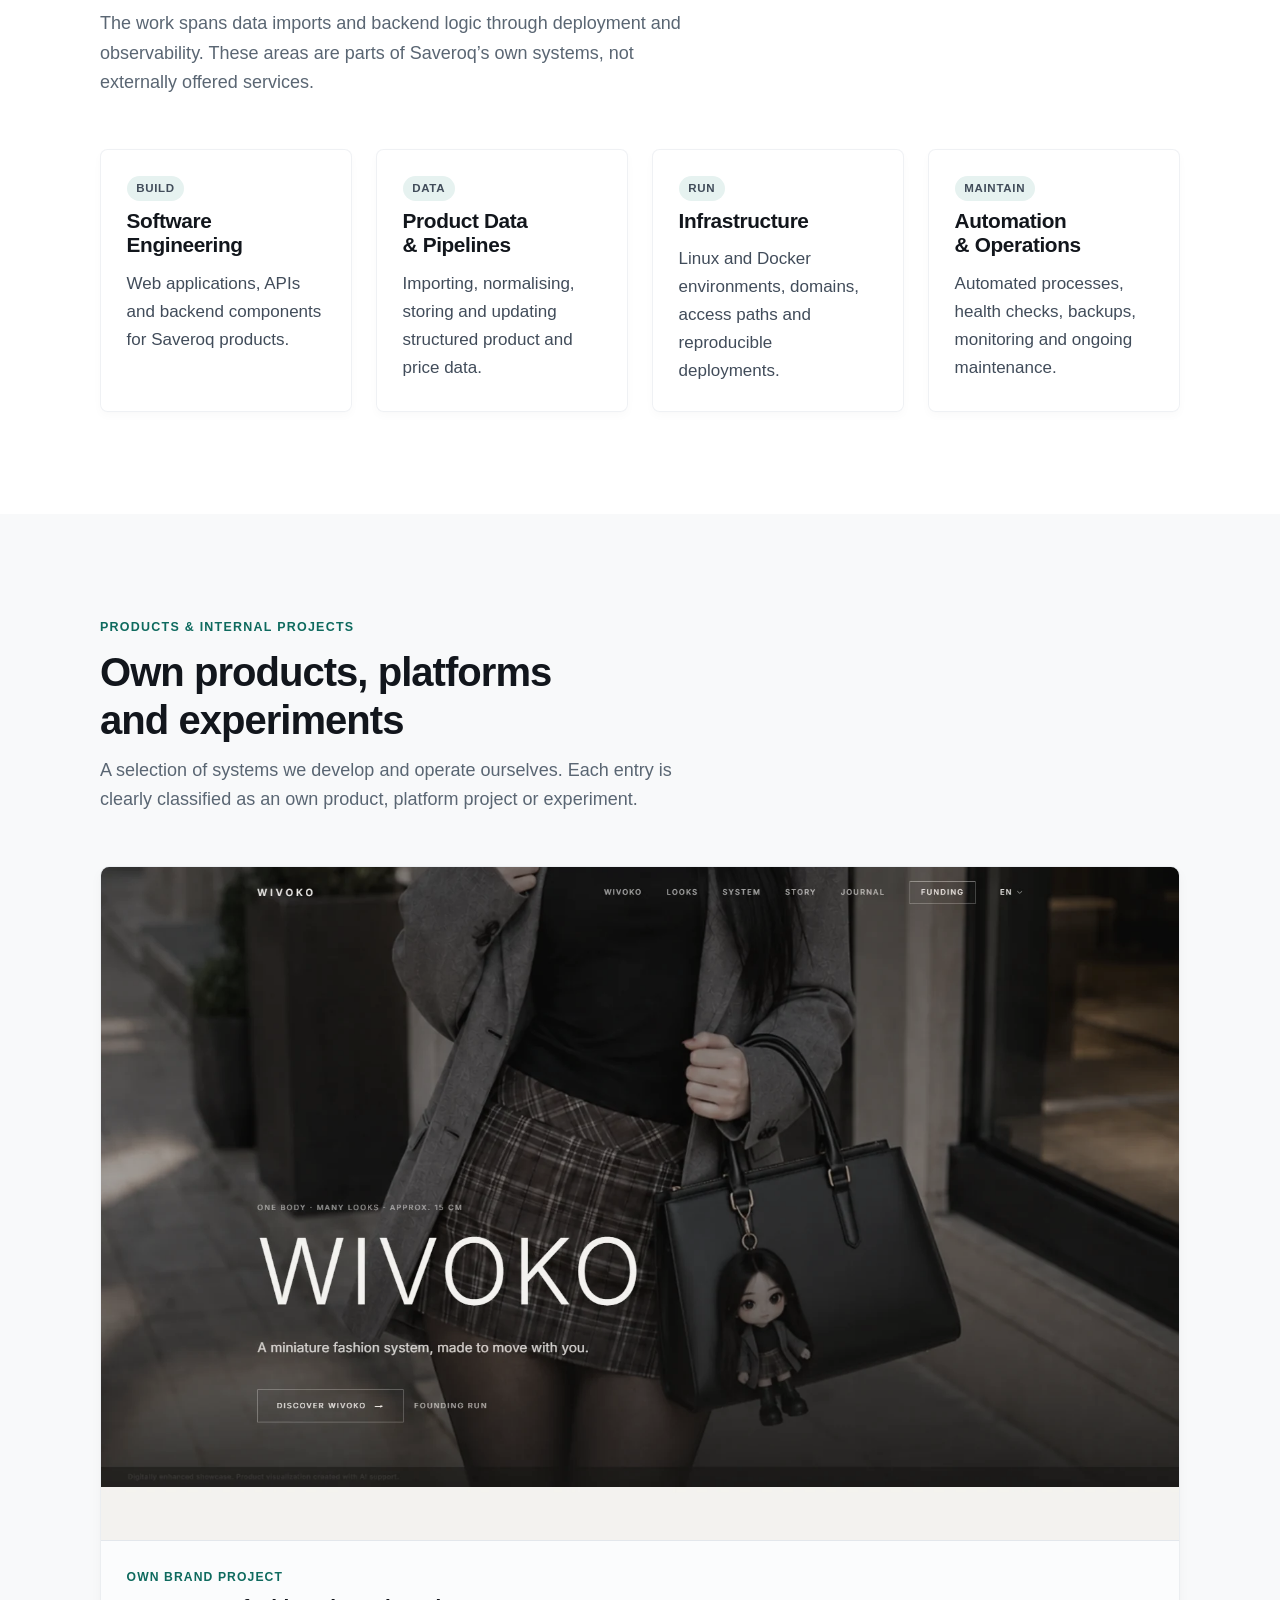
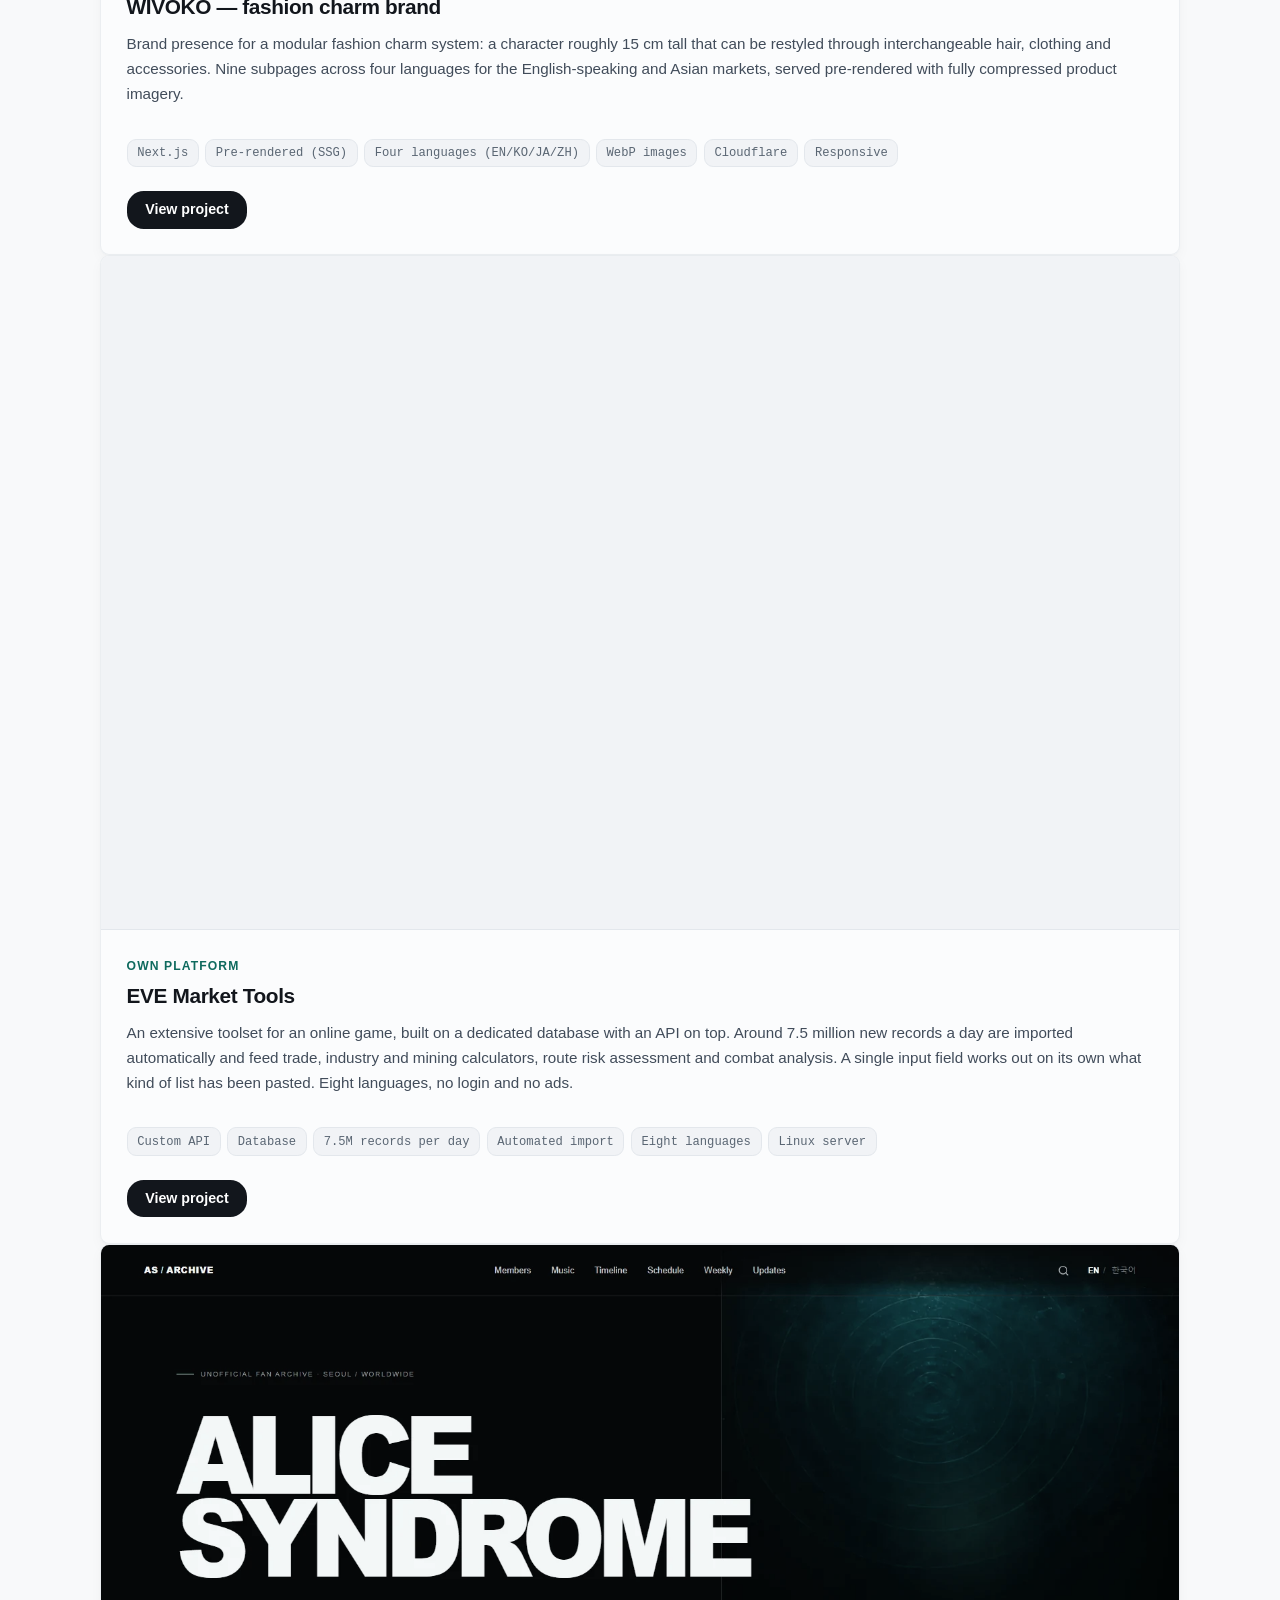
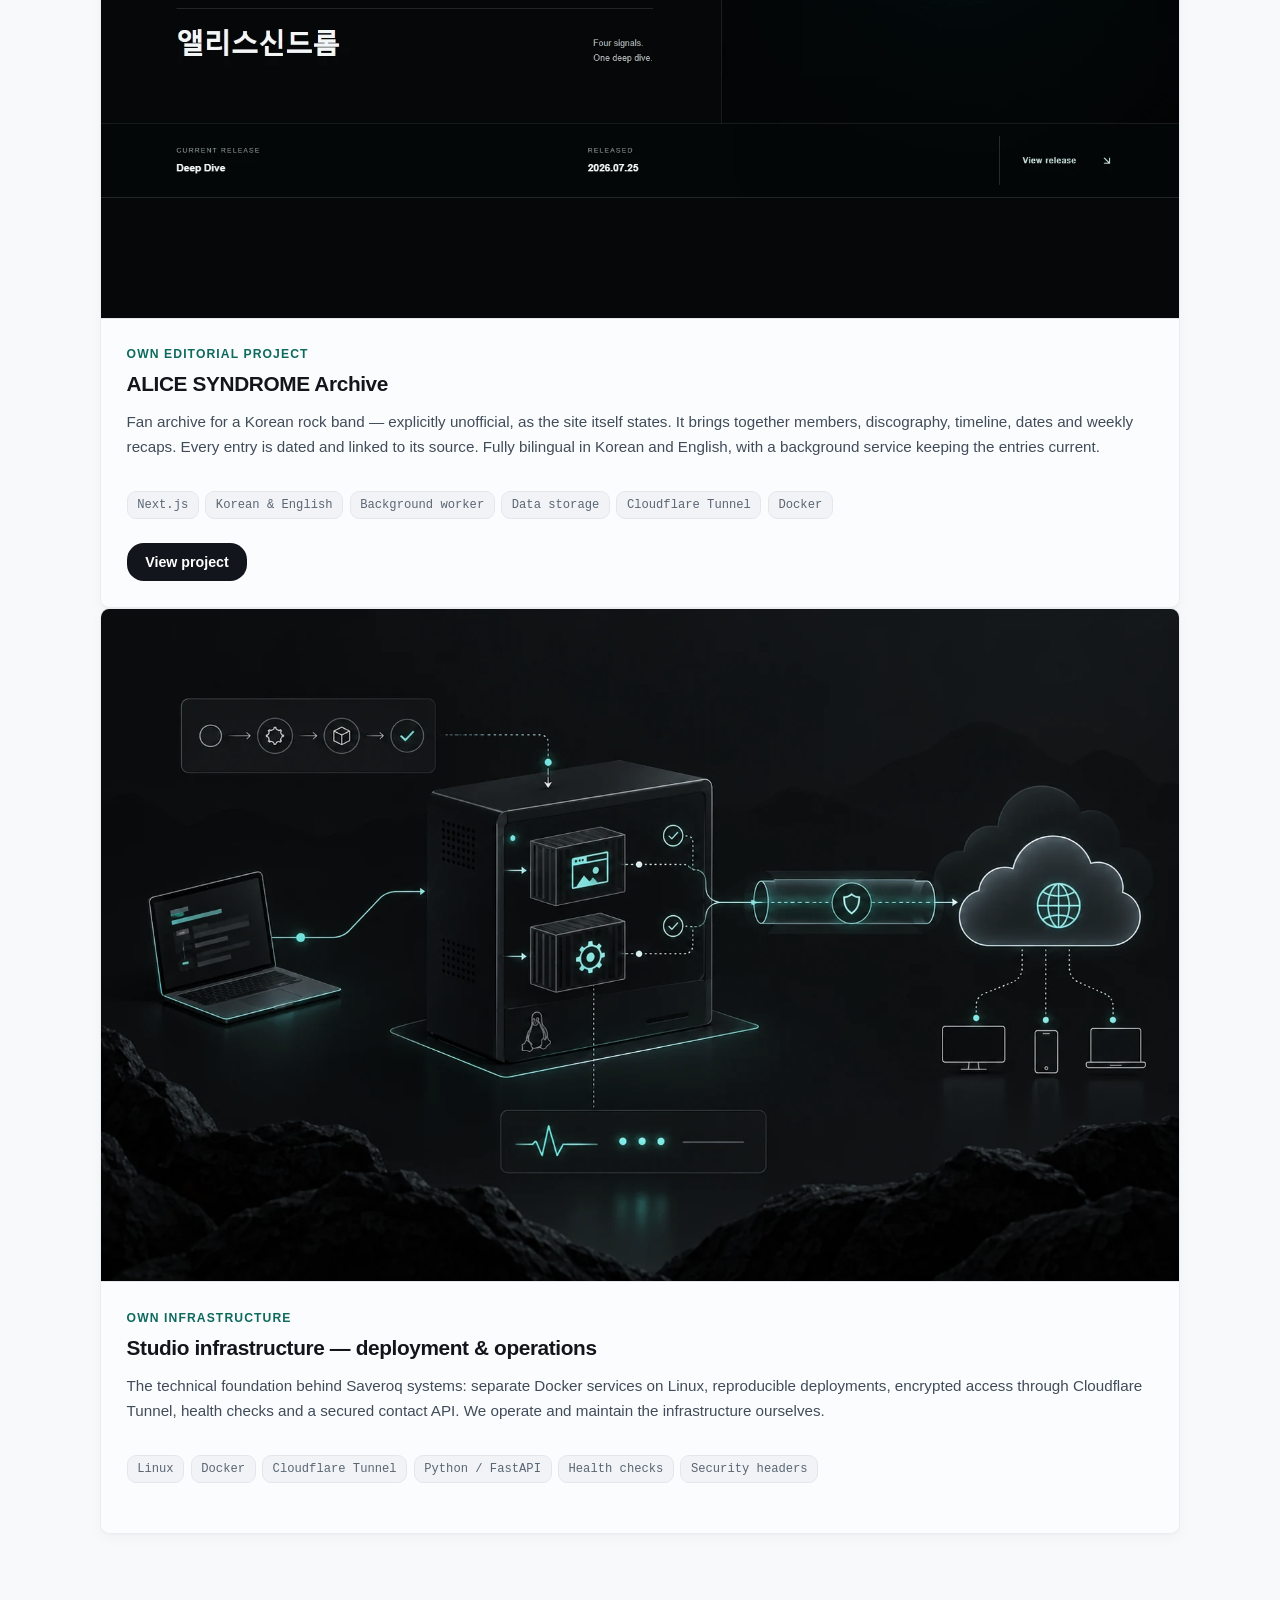
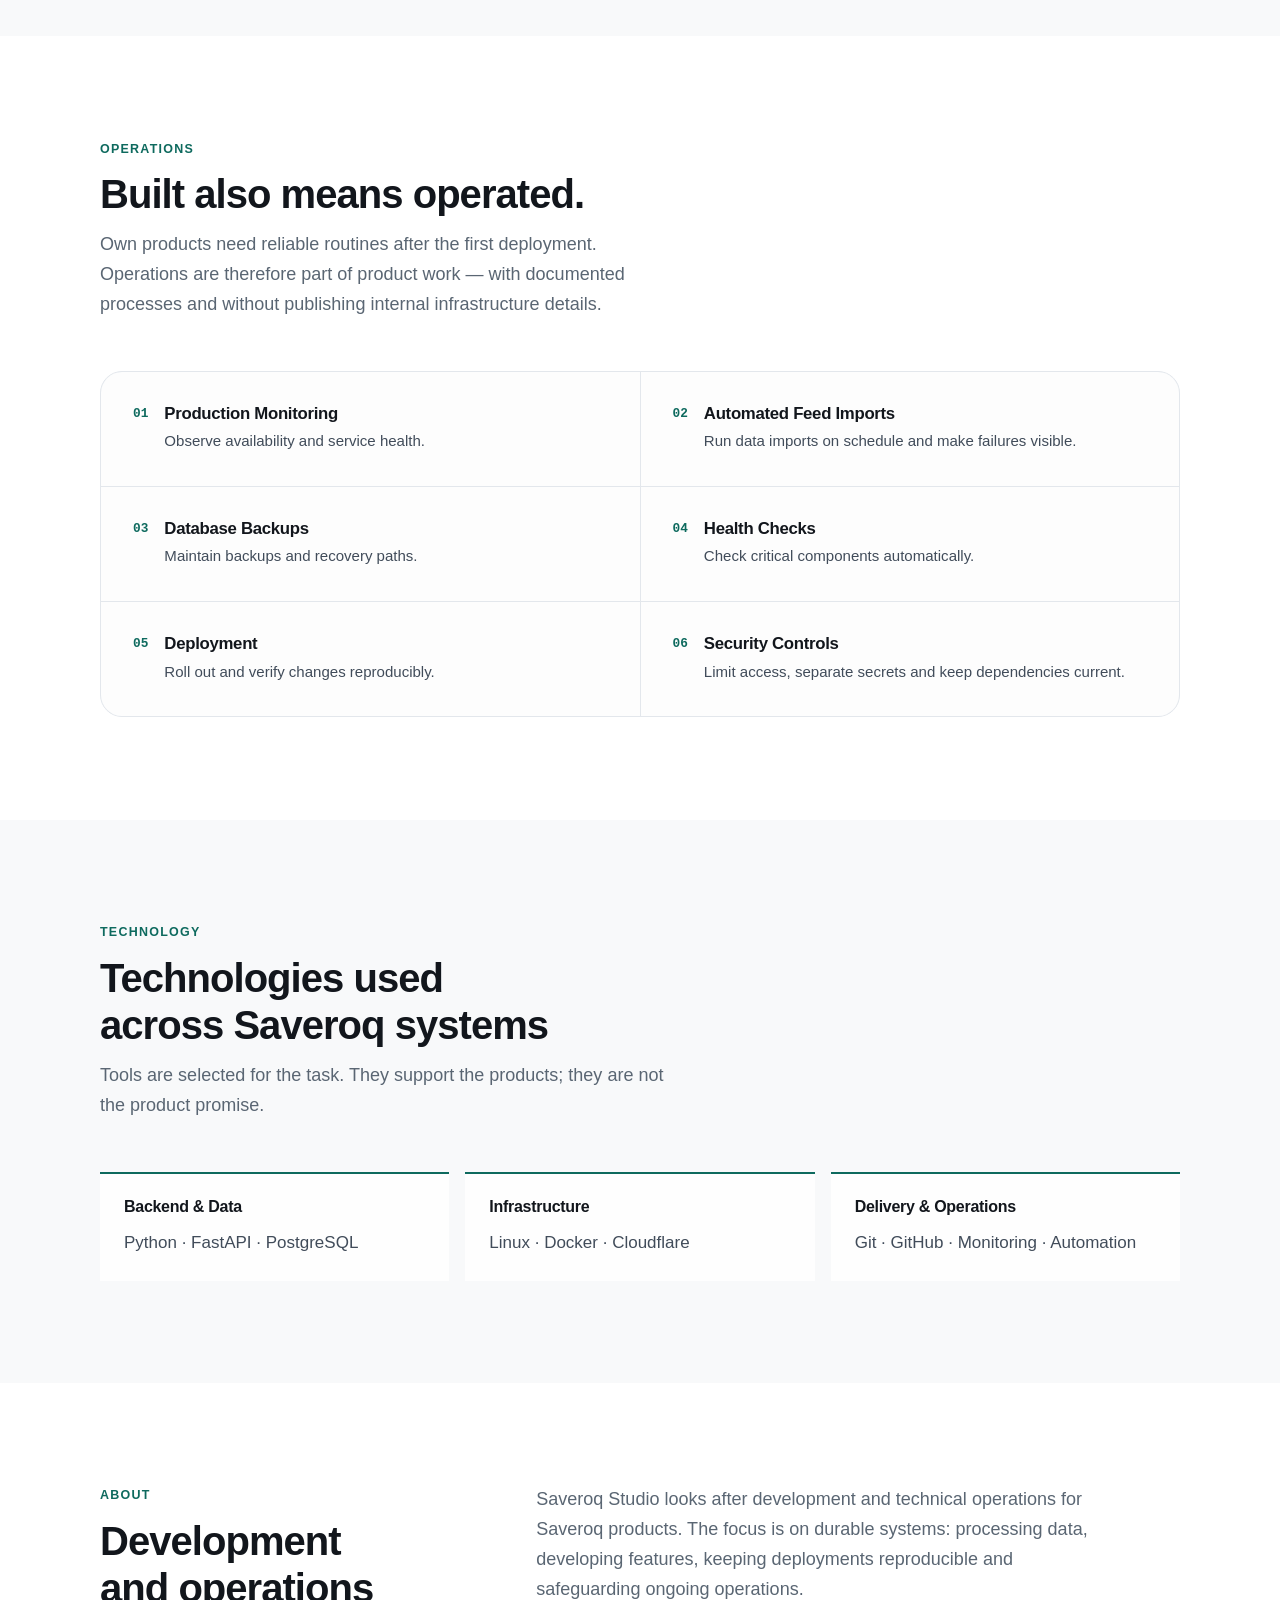
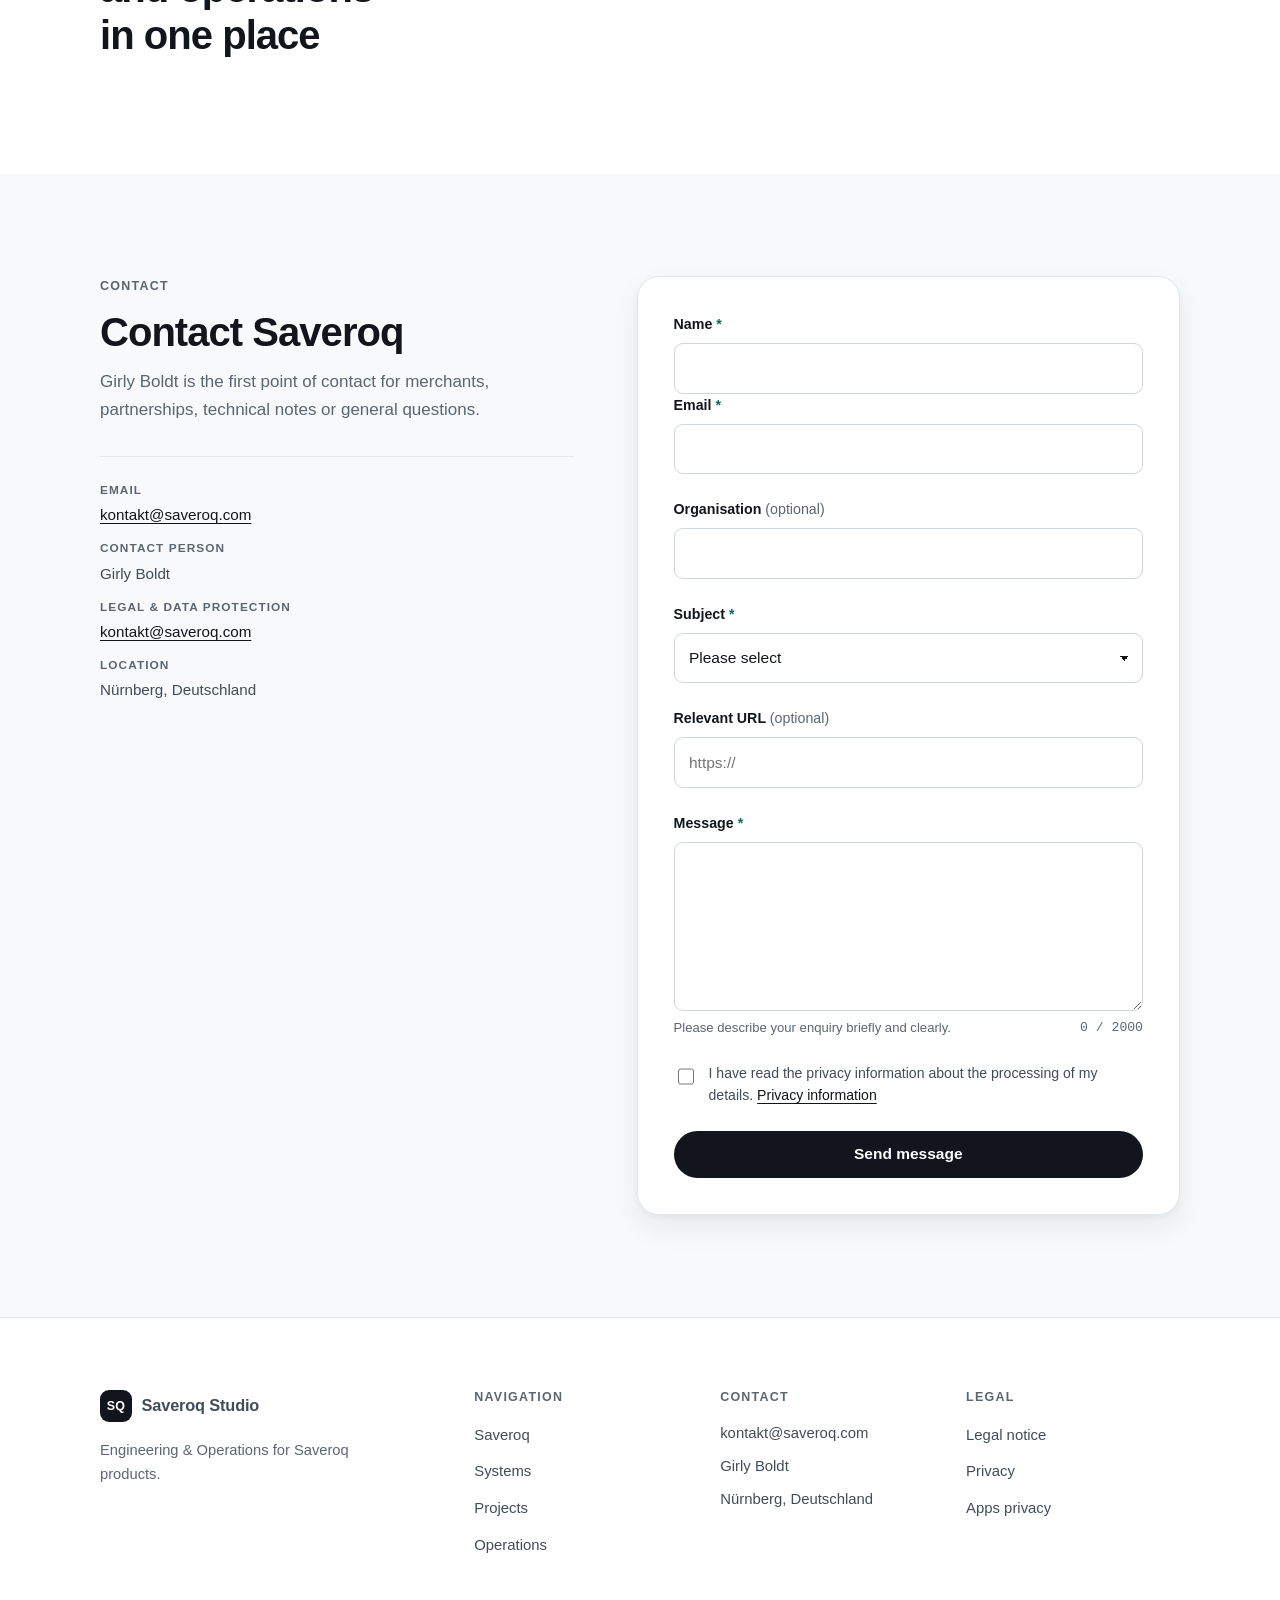
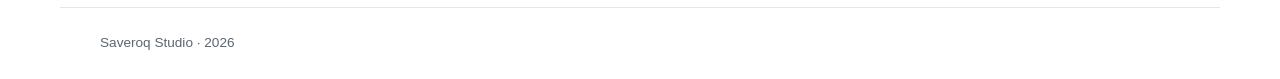
==== commit 3faf1163: "Reposition studio around Saveroq engineering" ====
--- a/index.html
+++ b/index.html
@@ -10,8 +10,8 @@
      sind startklar. Nur bei einer eigenen Domain umstellen — dafür gibt es
      scripts/domain-setzen.py, das alle betroffenen Dateien auf einmal ändert.
      ============================================================ -->
-<title>Saveroq Studio — Websites &amp; digitale Systeme</title>
-<meta name="description" content="Saveroq Studio entwickelt Websites, kleinere Web-Anwendungen und digitale Systeme für kleine Unternehmen – von der Landingpage über APIs, Datenbanken und Hosting bis zu laufender Betreuung und virtueller Assistenz.">
+<title>Saveroq Studio — Engineering &amp; Operations</title>
+<meta name="description" content="Saveroq Studio entwickelt, betreibt und pflegt die technischen Systeme, Datenpipelines und digitalen Produkte hinter Saveroq.">
 <meta name="robots" content="index, follow">
 <link rel="canonical" href="https://studio.saveroq.com/">
 
@@ -19,8 +19,8 @@
 <meta property="og:locale" content="de_DE">
 <meta property="og:locale:alternate" content="en_US">
 <meta property="og:url" content="https://studio.saveroq.com/">
-<meta property="og:title" content="Saveroq Studio — Websites &amp; digitale Systeme">
-<meta property="og:description" content="Websites, kleinere Web-Anwendungen und digitale Systeme für kleine Unternehmen – inklusive Hosting, laufender Betreuung und virtueller Assistenz.">
+<meta property="og:title" content="Saveroq Studio — Engineering &amp; Operations">
+<meta property="og:description" content="Die technische Einheit hinter Saveroq: Produktentwicklung, Datenpipelines, Infrastruktur und Betrieb.">
 <!-- OpenGraph-Bild: derzeit eine schlichte Textgrafik. Kann jederzeit durch ein eigenes Motiv ersetzt werden, gleicher Dateiname. -->
 <meta property="og:image" content="https://studio.saveroq.com/assets/images/og-image.png">
 <meta property="og:image:width" content="1200">
@@ -28,8 +28,8 @@
 <meta property="og:image:alt" content="Saveroq Studio">
 
 <meta name="twitter:card" content="summary_large_image">
-<meta name="twitter:title" content="Saveroq Studio — Websites &amp; digitale Systeme">
-<meta name="twitter:description" content="Websites, digitale Systeme und laufende Unterstützung für kleine Unternehmen.">
+<meta name="twitter:title" content="Saveroq Studio — Engineering &amp; Operations">
+<meta name="twitter:description" content="Produktentwicklung, Datenpipelines, Infrastruktur und Betrieb hinter Saveroq.">
 <meta name="twitter:image" content="https://studio.saveroq.com/assets/images/og-image.png">
 
 <meta name="theme-color" content="#ffffff" media="(prefers-color-scheme: light)">
@@ -38,53 +38,44 @@
 <link rel="icon" href="assets/icons/favicon.svg" type="image/svg+xml">
 <link rel="icon" href="favicon.ico" sizes="32x32"><!-- Fallback für ältere Browser -->
 <link rel="apple-touch-icon" href="assets/icons/apple-touch-icon.png">
-<link rel="stylesheet" href="css/styles.css?v=0173b820">
-
-<!-- Strukturierte Daten. Bewusst knapp und ausschliesslich mit Angaben, die
-     auch im Impressum stehen. Kein Bezug auf saveroq.com: Die beiden Sites
-     bleiben technisch getrennt. -->
+<link rel="stylesheet" href="css/styles.css?v=7ca849f4">
+
+<!-- Strukturierte Daten zur technischen Einheit und ihrem Hauptprodukt. -->
 <script type="application/ld+json">
 {
   "@context": "https://schema.org",
-  "@type": ["ProfessionalService", "Organization"],
-  "@id": "https://studio.saveroq.com/#business",
-  "name": "Saveroq Studio",
-  "url": "https://studio.saveroq.com/",
-  "email": "kontakt@saveroq.com",
-  "description": "Websites, digitale Systeme und laufende Unterstützung für kleine Unternehmen.",
-  "address": {
-    "@type": "PostalAddress",
-    "streetAddress": "Siemensstraße 32",
-    "postalCode": "90459",
-    "addressLocality": "Nürnberg",
-    "addressCountry": "DE"
-  },
-  "areaServed": "DE",
-  "availableLanguage": ["de", "en"],
-  "founder": {"@type": "Person", "name": "Björn Boldt"},
-  "contactPoint": [
+  "@graph": [
     {
-      "@type": "ContactPoint",
-      "contactType": "customer support",
-      "name": "Girly Boldt",
+      "@type": "Organization",
+      "@id": "https://studio.saveroq.com/#organization",
+      "name": "Saveroq Studio",
+      "url": "https://studio.saveroq.com/",
       "email": "kontakt@saveroq.com",
-      "availableLanguage": ["de", "en"]
+      "description": "Technische Einheit für Entwicklung und Betrieb der Saveroq-Produkte.",
+      "address": {
+        "@type": "PostalAddress",
+        "streetAddress": "Siemensstraße 32",
+        "postalCode": "90459",
+        "addressLocality": "Nürnberg",
+        "addressCountry": "DE"
+      },
+      "founder": {"@type": "Person", "name": "Björn Boldt"},
+      "contactPoint": {
+        "@type": "ContactPoint",
+        "contactType": "general enquiries",
+        "name": "Girly Boldt",
+        "email": "kontakt@saveroq.com",
+        "availableLanguage": ["de", "en"]
+      }
     },
     {
-      "@type": "ContactPoint",
-      "contactType": "legal",
-      "email": "kontakt@saveroq.com",
-      "availableLanguage": ["de", "en"]
+      "@type": "WebApplication",
+      "@id": "https://saveroq.com/#product",
+      "name": "Saveroq",
+      "url": "https://saveroq.com/",
+      "description": "Produkt- und Preisvergleich mit strukturierten Produktdaten, Preisverlauf und Produktsuche.",
+      "creator": {"@id": "https://studio.saveroq.com/#organization"}
     }
-  ],
-  "makesOffer": [
-    {"@type": "Offer", "itemOffered": {"@type": "Service", "name": "Websites und Landingpages", "url": "https://studio.saveroq.com/websites/"}},
-    {"@type": "Offer", "itemOffered": {"@type": "Service", "name": "Web-Anwendungen und kleinere SaaS-Systeme", "url": "https://studio.saveroq.com/web-apps-saas/"}},
-    {"@type": "Offer", "itemOffered": {"@type": "Service", "name": "AI und Automatisierung", "url": "https://studio.saveroq.com/ai-automatisierung/"}},
-    {"@type": "Offer", "itemOffered": {"@type": "Service", "name": "APIs, Daten und Integrationen", "url": "https://studio.saveroq.com/api-integrationen/"}},
-    {"@type": "Offer", "itemOffered": {"@type": "Service", "name": "Hosting, Deployment und technischer Betrieb", "url": "https://studio.saveroq.com/hosting-betrieb/"}},
-    {"@type": "Offer", "itemOffered": {"@type": "Service", "name": "Wartung und technische Betreuung", "url": "https://studio.saveroq.com/wartung-support/"}},
-    {"@type": "Offer", "itemOffered": {"@type": "Service", "name": "Virtuelle Assistenz", "url": "https://studio.saveroq.com/virtuelle-assistenz/"}}
   ]
 }
 </script>
@@ -339,694 +330,150 @@
      ================================================================== -->
 <header class="site-header" id="site-header">
   <div class="container header-inner">
-
-    <a class="brand" href="#top" aria-label="SQ Saveroq Studio">
-      <span class="brand-mark" aria-hidden="true" data-site="initials">SQ</span>
-      <span class="brand-name" data-site="name">Saveroq Studio</span>
-    </a>
-
-    <nav class="nav-desktop" aria-label="Hauptnavigation" data-i18n-attr="aria-label:a11y.mainNav">
-      <ul>
-        <li><a href="#top" data-i18n="nav.home">Start</a></li>
-        <li><a href="#leistungen" data-i18n="nav.services">Leistungen</a></li>
-        <li><a href="#support" data-i18n="nav.support">Wartung</a></li>
-        <li><a href="#assistenz" data-i18n="nav.assist">Assistenz</a></li>
-        <li><a href="#projekte" data-i18n="nav.projects">Projekte</a></li>
-        <li><a href="#ablauf" data-i18n="nav.process">Ablauf</a></li>
-        <li><a href="#kontakt" data-i18n="nav.contact">Kontakt</a></li>
-      </ul>
-    </nav>
-
+    <a class="brand" href="#top" aria-label="SQ Saveroq Studio"><span class="brand-mark" aria-hidden="true" data-site="initials">SQ</span><span class="brand-name" data-site="name">Saveroq Studio</span></a>
+    <nav class="nav-desktop" aria-label="Hauptnavigation" data-i18n-attr="aria-label:a11y.mainNav"><ul>
+      <li><a href="#saveroq" data-i18n="nav.saveroq">Saveroq</a></li><li><a href="#systeme" data-i18n="nav.systems">Systeme</a></li><li><a href="#projekte" data-i18n="nav.projects">Projekte</a></li><li><a href="#betrieb" data-i18n="nav.operations">Betrieb</a></li><li><a href="#kontakt" data-i18n="nav.contact">Kontakt</a></li>
+    </ul></nav>
     <div class="header-tools">
-      <!-- Sprachumschalter -->
-      <div class="lang-switch" role="group" aria-label="Sprache wählen" data-i18n-attr="aria-label:a11y.langGroup">
-        <button type="button" class="lang-btn" data-lang="de" aria-pressed="true" lang="de">DE</button>
-        <button type="button" class="lang-btn" data-lang="en" aria-pressed="false" lang="en">EN</button>
-      </div>
-
-      <!-- Farbschema -->
-      <button type="button" class="icon-btn" id="theme-toggle"
-              aria-label="Farbschema wechseln"
-              data-i18n-attr="aria-label:a11y.theme">
-        <svg class="icon icon-sun" viewBox="0 0 24 24" aria-hidden="true" focusable="false">
-          <circle cx="12" cy="12" r="4.2"/>
-          <path d="M12 2v2.6M12 19.4V22M4.2 4.2l1.9 1.9M17.9 17.9l1.9 1.9M2 12h2.6M19.4 12H22M4.2 19.8l1.9-1.9M17.9 6.1l1.9-1.9"/>
-        </svg>
-        <svg class="icon icon-moon" viewBox="0 0 24 24" aria-hidden="true" focusable="false">
-          <path d="M20 14.2A8.2 8.2 0 0 1 9.8 4a8.4 8.4 0 1 0 10.2 10.2z"/>
-        </svg>
-      </button>
-
-      <!-- Mobiles Menü -->
-      <button type="button" class="icon-btn nav-toggle" id="nav-toggle"
-              aria-expanded="false" aria-controls="nav-mobile"
-              aria-label="Menü öffnen"
-              data-i18n-attr="aria-label:a11y.menu">
-        <svg class="icon icon-burger" viewBox="0 0 24 24" aria-hidden="true" focusable="false">
-          <path d="M4 7h16M4 12h16M4 17h16"/>
-        </svg>
-        <svg class="icon icon-close" viewBox="0 0 24 24" aria-hidden="true" focusable="false">
-          <path d="M6 6l12 12M18 6L6 18"/>
-        </svg>
-      </button>
+      <div class="lang-switch" role="group" aria-label="Sprache wählen" data-i18n-attr="aria-label:a11y.langGroup"><button type="button" class="lang-btn" data-lang="de" aria-pressed="true" lang="de">DE</button><button type="button" class="lang-btn" data-lang="en" aria-pressed="false" lang="en">EN</button></div>
+      <button type="button" class="icon-btn" id="theme-toggle" aria-label="Farbschema wechseln" data-i18n-attr="aria-label:a11y.theme"><svg class="icon icon-sun" viewBox="0 0 24 24" aria-hidden="true"><circle cx="12" cy="12" r="4.2"/><path d="M12 2v2.6M12 19.4V22M4.2 4.2l1.9 1.9M17.9 17.9l1.9 1.9M2 12h2.6M19.4 12H22M4.2 19.8l1.9-1.9M17.9 6.1l1.9-1.9"/></svg><svg class="icon icon-moon" viewBox="0 0 24 24" aria-hidden="true"><path d="M20 14.2A8.2 8.2 0 0 1 9.8 4a8.4 8.4 0 1 0 10.2 10.2z"/></svg></button>
+      <button type="button" class="icon-btn nav-toggle" id="nav-toggle" aria-expanded="false" aria-controls="nav-mobile" aria-label="Menü öffnen" data-i18n-attr="aria-label:a11y.menu"><svg class="icon icon-burger" viewBox="0 0 24 24" aria-hidden="true"><path d="M4 7h16M4 12h16M4 17h16"/></svg><svg class="icon icon-close" viewBox="0 0 24 24" aria-hidden="true"><path d="M6 6l12 12M18 6L6 18"/></svg></button>
     </div>
   </div>
-
-  <nav class="nav-mobile" id="nav-mobile" aria-label="Mobile Navigation" hidden
-       data-i18n-attr="aria-label:a11y.mobileNav">
-    <ul class="container">
-      <li><a href="#top" data-i18n="nav.home">Start</a></li>
-      <li><a href="#leistungen" data-i18n="nav.services">Leistungen</a></li>
-      <li><a href="#support" data-i18n="nav.support">Wartung &amp; Support</a></li>
-      <li><a href="#assistenz" data-i18n="nav.assist">Virtuelle Assistenz</a></li>
-      <li><a href="#projekte" data-i18n="nav.projects">Projekte</a></li>
-      <li><a href="#ablauf" data-i18n="nav.process">Ablauf</a></li>
-      <li><a href="#preise" data-i18n="nav.pricing">Kalkulation</a></li>
-      <li><a href="#kontakt" data-i18n="nav.contact">Kontakt</a></li>
-    </ul>
-  </nav>
+  <nav class="nav-mobile" id="nav-mobile" aria-label="Mobile Navigation" hidden data-i18n-attr="aria-label:a11y.mobileNav"><ul class="container"><li><a href="#saveroq" data-i18n="nav.saveroq">Saveroq</a></li><li><a href="#systeme" data-i18n="nav.systems">Systeme</a></li><li><a href="#projekte" data-i18n="nav.projects">Projekte</a></li><li><a href="#betrieb" data-i18n="nav.operations">Betrieb</a></li><li><a href="#kontakt" data-i18n="nav.contact">Kontakt</a></li></ul></nav>
 </header>
-
 <main id="main">
-
-  <!-- ================================================================
-       HERO
-       ================================================================ -->
   <section class="hero" id="top">
     <div class="container">
-      <p class="eyebrow reveal" data-i18n="hero.eyebrow">Kleines Team. Direkter Ansprechpartner.</p>
-
-      <h1 class="hero-title reveal" data-i18n="hero.title">
-        Websites und digitale Lösungen, die tatsächlich funktionieren.
-      </h1>
-
-      <p class="hero-sub reveal" data-i18n="hero.sub">
-        Websites, digitale Systeme und laufende Unterstützung für kleine
-        Unternehmen – von der ersten Landingpage über Web-Anwendungen, APIs,
-        Datenbanken und Hosting bis zur technischen Betreuung. Auf Wunsch
-        übernehmen wir auch die Büroorganisation dahinter.
-      </p>
-
+      <p class="eyebrow reveal" data-i18n="hero.eyebrow">Engineering &amp; Operations for Saveroq</p>
+      <h1 class="hero-title reveal" data-i18n="hero.title">Die technische Einheit hinter Saveroq.</h1>
+      <p class="hero-sub reveal" data-i18n="hero.sub">Wir entwickeln und betreiben die Infrastruktur, Datenpipelines und digitalen Produkte hinter Saveroq – von strukturierten Produktdaten bis zum laufenden technischen Betrieb.</p>
       <div class="hero-actions reveal">
-        <a class="btn btn-primary" href="#kontakt" data-i18n="hero.cta1">Projekt anfragen</a>
-        <a class="btn btn-ghost" href="#projekte" data-i18n="hero.cta2">Unsere Arbeiten</a>
-      </div>
-
-      <ul class="trust-row reveal" aria-label="Arbeitsweise" data-i18n-attr="aria-label:a11y.trust">
-        <li data-i18n="hero.trust1">Responsive umgesetzt</li>
-        <li data-i18n="hero.trust2">Auf Performance optimiert</li>
-        <li data-i18n="hero.trust3">Individuell entwickelt</li>
-        <li data-i18n="hero.trust4">Direkter Ansprechpartner</li>
+        <a class="btn btn-primary" href="https://saveroq.com/" target="_blank" rel="noopener" data-i18n="hero.cta1">Zu Saveroq</a>
+        <a class="btn btn-ghost" href="#systeme" data-i18n="hero.cta2">Technik ansehen</a>
+      </div>
+      <ul class="trust-row reveal" aria-label="Technische Schwerpunkte" data-i18n-attr="aria-label:a11y.focus">
+        <li data-i18n="hero.trust1">Software Engineering</li><li data-i18n="hero.trust2">Data Pipelines</li><li data-i18n="hero.trust3">Infrastructure</li><li data-i18n="hero.trust4">Operations</li>
       </ul>
     </div>
   </section>
 
-  <!-- ================================================================
-       LEISTUNGEN
-       ================================================================ -->
-  <section class="section" id="leistungen" aria-labelledby="leistungen-h">
+  <section class="section section-alt" id="saveroq" aria-labelledby="saveroq-h">
+    <div class="container product-spotlight reveal">
+      <div class="product-copy">
+        <p class="section-kicker" data-i18n="saveroq.kicker">Hauptprodukt</p>
+        <h2 id="saveroq-h" data-i18n="saveroq.title">Saveroq macht Produkt- und Preisdaten vergleichbar.</h2>
+        <p class="section-lead" data-i18n="saveroq.lead">Saveroq verbindet strukturierte Produktdaten, Händlerfeeds, Preisverläufe und Suche zu einer nachvollziehbaren Entscheidungsgrundlage. Das Studio entwickelt und betreibt die technischen Systeme dahinter.</p>
+        <a class="btn btn-primary" href="https://saveroq.com/" target="_blank" rel="noopener" data-i18n="saveroq.cta">Saveroq öffnen</a>
+      </div>
+      <ul class="product-facts" aria-label="Saveroq Funktionen" data-i18n-attr="aria-label:a11y.productFacts">
+        <li><strong data-i18n="saveroq.fact1.title">Produktdaten</strong><span data-i18n="saveroq.fact1.text">Strukturierte Merkmale und belastbare Zuordnungen</span></li>
+        <li><strong data-i18n="saveroq.fact2.title">Händlerfeeds</strong><span data-i18n="saveroq.fact2.text">Import, Prüfung und laufende Aktualisierung</span></li>
+        <li><strong data-i18n="saveroq.fact3.title">Preisverlauf</strong><span data-i18n="saveroq.fact3.text">Historische Entwicklung statt isolierter Momentaufnahme</span></li>
+        <li><strong data-i18n="saveroq.fact4.title">Search Readiness</strong><span data-i18n="saveroq.fact4.text">Daten für klassische Suche und AI-gestützte Auffindbarkeit</span></li>
+      </ul>
+    </div>
+  </section>
+
+  <section class="section" id="systeme" aria-labelledby="systeme-h">
     <div class="container">
       <header class="section-head reveal">
-        <p class="section-kicker" data-i18n="services.kicker">Leistungen</p>
-        <h2 id="leistungen-h" data-i18n="services.title">Was wir umsetzen</h2>
-        <p class="section-lead" data-i18n="services.lead">
-          Drei Bereiche, die ineinandergreifen. Was davon sinnvoll ist, klären wir
-          vorher gemeinsam – nicht alles ergibt für jedes Projekt Sinn.
-        </p>
+        <p class="section-kicker" data-i18n="systems.kicker">Engineering</p>
+        <h2 id="systeme-h" data-i18n="systems.title">Systeme hinter den Produkten</h2>
+        <p class="section-lead" data-i18n="systems.lead">Die Arbeit reicht von Datenimporten und Backend-Logik bis zu Deployment und Beobachtbarkeit. Diese Bereiche sind Bestandteile der eigenen Saveroq-Systeme, keine extern angebotenen Leistungen.</p>
       </header>
-
-      <div class="grid grid-3">
-
-        <article class="card reveal">
-          <div class="card-icon" aria-hidden="true">
-            <svg viewBox="0 0 24 24" focusable="false">
-              <rect x="3" y="4" width="18" height="15" rx="2.5"/>
-              <path d="M3 8.5h18M6.5 6.2h.01M9 6.2h.01"/>
-            </svg>
-          </div>
-          <h3 data-i18n="services.web.title">Websites &amp; Landingpages</h3>
-          <p data-i18n="services.web.text">
-            Der Kern unserer Arbeit: Seiten, die schnell laden, auf jedem Gerät
-            funktionieren und die man später auch pflegen kann.
-          </p>
-          <ul class="check-list">
-            <li data-i18n="services.web.i1">Individuelle Firmenwebsites</li>
-            <li data-i18n="services.web.i2">Landingpages und Produktseiten</li>
-            <li data-i18n="services.web.i3">Portfolios und Projektseiten</li>
-            <li data-i18n="services.web.i4">Bestehende Websites modernisieren</li>
-            <li data-i18n="services.web.i5">Bilder, Videos und andere Medien einbinden</li>
-            <li data-i18n="services.web.i6">Kontaktformulare und Newsletter-Anbindung</li>
-            <li data-i18n="services.web.i7">Karten- und Standortintegration</li>
-            <li data-i18n="services.web.i8">Verknüpfung mit Social-Media-Profilen</li>
-            <li data-i18n="services.web.i9">Technische SEO-Grundlagen</li>
-            <li data-i18n="services.web.i10">Performanceoptimierung</li>
-          </ul>
-          <p class="card-note" data-i18n="services.web.note">
-            Hinweis: Wir legen die technischen SEO-Grundlagen. Laufende
-            SEO- oder Werbekampagnen betreuen wir nicht.
-          </p>
-        </article>
-
-        <article class="card reveal">
-          <div class="card-icon" aria-hidden="true">
-            <svg viewBox="0 0 24 24" focusable="false">
-              <path d="M8.5 8.5L5 12l3.5 3.5M15.5 8.5L19 12l-3.5 3.5M13.5 5.5l-3 13"/>
-            </svg>
-          </div>
-          <h3 data-i18n="services.func.title">Web-Anwendungen &amp; individuelle Funktionen</h3>
-          <p data-i18n="services.func.text">
-            Wenn eine reine Website nicht ausreicht: kleinere SaaS- und
-            Web-Anwendungen sowie Funktionen, die zu Ihrem Ablauf passen statt
-            umgekehrt.
-          </p>
-          <ul class="check-list">
-            <li data-i18n="services.func.i1">Login-, Account- und Anmeldebereiche</li>
-            <li data-i18n="services.func.i2">Benutzerverwaltung und Rollen</li>
-            <li data-i18n="services.func.i3">Kleinere Datenbanken</li>
-            <li data-i18n="services.func.i4">Individuelle APIs</li>
-            <li data-i18n="services.func.i5">Anbindung externer APIs</li>
-            <li data-i18n="services.func.i6">Dashboards und Auswertungen</li>
-            <li data-i18n="services.func.i7">Kleine interne Tools</li>
-            <li data-i18n="services.func.i8">Formulare und Workflows</li>
-            <li data-i18n="services.func.i9">Datenverarbeitung und Automatisierungen</li>
-          </ul>
-          <p class="card-note" data-i18n="services.func.note">
-            Funktionsumfang und technische Architektur prüfen wir pro Projekt.
-            Große Unternehmenssysteme gehören ausdrücklich nicht dazu.
-          </p>
-        </article>
-
-        <article class="card card-accent reveal">
-          <div class="card-icon" aria-hidden="true">
-            <svg viewBox="0 0 24 24" focusable="false">
-              <rect x="4" y="7" width="16" height="12" rx="3"/>
-              <path d="M12 7V4M8.5 12.5h.01M15.5 12.5h.01M9.5 15.8h5"/>
-            </svg>
-          </div>
-          <p class="card-tag" data-i18n="services.ai.tag">Individualleistung</p>
-          <h3 data-i18n="services.ai.title">AI &amp; Automation</h3>
-          <p data-i18n="services.ai.text">
-            AI-gestützte Unterstützung im Support – aufgebaut auf Ihren eigenen
-            FAQs, Dokumentationen oder internen Informationen.
-          </p>
-          <ul class="check-list">
-            <li data-i18n="services.ai.i1">Chat-Assistent auf der Website</li>
-            <li data-i18n="services.ai.i2">FAQ-Assistent</li>
-            <li data-i18n="services.ai.i3">Vorsortierung eingehender Anfragen</li>
-            <li data-i18n="services.ai.i4">Interne Wissensassistenten</li>
-            <li data-i18n="services.ai.i5">AI-Integrationen über APIs</li>
-          </ul>
-          <p class="card-note" data-i18n="services.ai.note">
-            Solche Lösungen kalkulieren wir immer einzeln – abhängig von
-            Datenmenge, Anforderungen, Modell- bzw. API-Kosten und Infrastruktur.
-            Ein Assistent unterstützt Ihren Support, er ersetzt ihn nicht.
-          </p>
-        </article>
-
-      </div>
-
-      <div class="service-directory" aria-label="Leistungen im Detail">
-        <a href="websites/"><strong>Websites &amp; Landingpages</strong><span>Firmenauftritte, Produktseiten und Modernisierungen</span></a>
-        <a href="web-apps-saas/"><strong>Web-Apps &amp; kleine SaaS-Systeme</strong><span>Individuelle Funktionen, Portale und interne Werkzeuge</span></a>
-        <a href="ai-automatisierung/"><strong>AI &amp; Automatisierung</strong><span>Assistenten und Abläufe auf Basis vorhandener Informationen</span></a>
-        <a href="api-integrationen/"><strong>APIs, Daten &amp; Integrationen</strong><span>Schnittstellen, Datenhaltung und verbundene Systeme</span></a>
-        <a href="hosting-betrieb/"><strong>Hosting &amp; technischer Betrieb</strong><span>Docker, Deployment und nachvollziehbarer Betrieb</span></a>
-        <a href="wartung-support/"><strong>Wartung &amp; Support</strong><span>Updates, Fehlerbehebung und laufende technische Betreuung</span></a>
-        <a href="virtuelle-assistenz/"><strong>Virtuelle Assistenz</strong><span>Kommunikation, Datenpflege und wiederkehrende Büroaufgaben</span></a>
-      </div>
-    </div>
-  </section>
-
-  <!-- ================================================================
-       WARTUNG & SUPPORT
-       ================================================================ -->
-  <section class="section section-alt" id="support" aria-labelledby="support-h">
-    <div class="container">
-      <header class="section-head reveal">
-        <p class="section-kicker" data-i18n="support.kicker">Wartung &amp; technischer Support</p>
-        <h2 id="support-h" data-i18n="support.title">Laufende Betreuung, klar abgegrenzt</h2>
-        <p class="section-lead" data-i18n="support.lead">
-          Auch nach der Übergabe bleibt jemand erreichbar. Umfang und
-          Verantwortlichkeiten legen wir vorher schriftlich fest – damit klar
-          ist, was wir übernehmen und was nicht.
-        </p>
-      </header>
-
-      <div class="grid grid-3">
-
-        <article class="card card-compact reveal">
-          <h3 data-i18n="support.site.title">Websitepflege</h3>
-          <ul class="dash-list">
-            <li data-i18n="support.site.i1">Texte und Bilder aktualisieren</li>
-            <li data-i18n="support.site.i2">Kleinere Designänderungen</li>
-            <li data-i18n="support.site.i3">Neue Inhalte einpflegen</li>
-            <li data-i18n="support.site.i4">Technische Updates</li>
-            <li data-i18n="support.site.i5">Fehlerbehebung</li>
-          </ul>
-        </article>
-
-        <article class="card card-compact reveal">
-          <h3 data-i18n="support.acc.title">Account- &amp; Systempflege</h3>
-          <ul class="dash-list">
-            <li data-i18n="support.acc.i1">Benutzeraccounts anlegen und pflegen</li>
-            <li data-i18n="support.acc.i2">Berechtigungen anpassen</li>
-            <li data-i18n="support.acc.i3">Kleinere administrative Aufgaben</li>
-            <li data-i18n="support.acc.i4">Technische Konfigurationen</li>
-          </ul>
-        </article>
-
-        <article class="card card-compact reveal">
-          <h3 data-i18n="support.db.title">Datenbankpflege</h3>
-          <ul class="dash-list">
-            <li data-i18n="support.db.i1">Kleinere Datenbankarbeiten</li>
-            <li data-i18n="support.db.i2">Backups einrichten und prüfen</li>
-            <li data-i18n="support.db.i3">Datenbereinigung</li>
-            <li data-i18n="support.db.i4">Einfache Migrationen</li>
-            <li data-i18n="support.db.i5">Überwachung</li>
-          </ul>
-        </article>
-
-        <article class="card card-compact reveal">
-          <h3 data-i18n="support.srv.title">Serverpflege</h3>
-          <ul class="dash-list">
-            <li data-i18n="support.srv.i1">Grundlegende Linux-Serverpflege</li>
-            <li data-i18n="support.srv.i2">Updates einspielen</li>
-            <li data-i18n="support.srv.i3">Hosting einrichten, Deployment betreuen</li>
-            <li data-i18n="support.srv.i4">Dienste prüfen, Backups, Basis-Monitoring</li>
-            <li data-i18n="support.srv.i5">Kleinere Docker-Umgebungen</li>
-          </ul>
-          <p class="card-note" data-i18n="support.srv.note">
-            Wir bieten kein rund um die Uhr betreutes Hosting an. Reaktionszeiten
-            vereinbaren wir individuell.
-          </p>
-        </article>
-
-        <article class="card card-compact reveal">
-          <h3 data-i18n="support.mail.title">E-Mail &amp; DNS</h3>
-          <ul class="dash-list">
-            <li data-i18n="support.mail.i1">Business-Mail einrichten</li>
-            <li data-i18n="support.mail.i2">DNS-Konfiguration</li>
-            <li data-i18n="support.mail.i3">Weiterleitungen und Mailboxen</li>
-            <li data-i18n="support.mail.i4">Unterstützung bei SPF, DKIM und DMARC</li>
-            <li data-i18n="support.mail.i5">Technische Fehleranalyse</li>
-          </ul>
-        </article>
-
-        <article class="card card-compact reveal">
-          <h3 data-i18n="support.social.title">Social-Media-Support</h3>
-          <ul class="dash-list">
-            <li data-i18n="support.social.i1">Technische Einrichtung und Verknüpfung</li>
-            <li data-i18n="support.social.i2">Content-Einbindung auf der Website</li>
-            <li data-i18n="support.social.i3">Profil- und Linkstruktur</li>
-            <li data-i18n="support.social.i4">Veröffentlichung vorbereiteter Inhalte</li>
-            <li data-i18n="support.social.i5">Kleinere Unterstützung bei Inhalten</li>
-          </ul>
-          <p class="card-note" data-i18n="support.social.note">
-            Das ist technische Unterstützung, keine Marketingbetreuung. Wir
-            versprechen keine Reichweiten oder Wachstumszahlen.
-          </p>
-        </article>
-
-      </div>
-    </div>
-  </section>
-
-  <!-- ================================================================
-       VIRTUELLE ASSISTENZ
-       ================================================================ -->
-  <section class="section" id="assistenz" aria-labelledby="assistenz-h">
-    <div class="container">
-      <header class="section-head reveal">
-        <p class="section-kicker" data-i18n="assist.kicker">Virtuelle Assistenz</p>
-        <h2 id="assistenz-h" data-i18n="assist.title">Büroarbeit, die liegen bleibt</h2>
-        <p class="section-lead" data-i18n="assist.lead">
-          Wiederkehrende Organisationsaufgaben kosten Zeit, rechtfertigen aber
-          selten eine eigene Anstellung. Genau dafür gibt es diesen Bereich —
-          betreut von Girly Boldt.
-        </p>
-      </header>
-
-      <div class="grid grid-3">
-
-        <article class="card reveal">
-          <div class="card-icon" aria-hidden="true">
-            <svg viewBox="0 0 24 24" focusable="false">
-              <rect x="3" y="5" width="18" height="14" rx="2.5"/>
-              <path d="M3.5 7l8.5 6 8.5-6"/>
-            </svg>
-          </div>
-          <h3 data-i18n="assist.comm.title">Kommunikation &amp; Termine</h3>
-          <ul class="check-list">
-            <li data-i18n="assist.comm.i1">Postfach sichten und vorsortieren</li>
-            <li data-i18n="assist.comm.i2">Wiederkehrende Anfragen beantworten</li>
-            <li data-i18n="assist.comm.i3">Termine abstimmen, Kalender pflegen</li>
-            <li data-i18n="assist.comm.i4">Bei offenen Vorgängen nachfassen</li>
-            <li data-i18n="assist.comm.i5">Anfragen vorqualifizieren und weiterleiten</li>
-          </ul>
-        </article>
-
-        <article class="card reveal">
-          <div class="card-icon" aria-hidden="true">
-            <svg viewBox="0 0 24 24" focusable="false">
-              <path d="M14 3H7a2 2 0 0 0-2 2v14a2 2 0 0 0 2 2h10a2 2 0 0 0 2-2V8z"/>
-              <path d="M14 3v5h5M8.5 13h7M8.5 16.5h4.5"/>
-            </svg>
-          </div>
-          <h3 data-i18n="assist.data.title">Daten &amp; Dokumente</h3>
-          <ul class="check-list">
-            <li data-i18n="assist.data.i1">Daten erfassen und pflegen</li>
-            <li data-i18n="assist.data.i2">Listen und Tabellen aktuell halten</li>
-            <li data-i18n="assist.data.i3">Dokumente und Vorlagen aufbereiten</li>
-            <li data-i18n="assist.data.i4">Belege sortieren und ablegen</li>
-            <li data-i18n="assist.data.i5">Recherchen zu klar umrissenen Fragen</li>
-          </ul>
-        </article>
-
-        <article class="card reveal">
-          <div class="card-icon" aria-hidden="true">
-            <svg viewBox="0 0 24 24" focusable="false">
-              <path d="M4 6.5h9M4 12h13M4 17.5h7"/>
-              <circle cx="18" cy="6.5" r="2.2"/>
-              <circle cx="15" cy="17.5" r="2.2"/>
-            </svg>
-          </div>
-          <h3 data-i18n="assist.flow.title">Abläufe &amp; laufende Aufgaben</h3>
-          <ul class="check-list">
-            <li data-i18n="assist.flow.i1">Wiederkehrende Aufgaben übernehmen</li>
-            <li data-i18n="assist.flow.i2">Bestellungen und Termine koordinieren</li>
-            <li data-i18n="assist.flow.i3">Inhalte vorbereiten und einstellen</li>
-            <li data-i18n="assist.flow.i4">Einfache Auswertungen zusammenstellen</li>
-            <li data-i18n="assist.flow.i5">Übergaben und Ablage strukturieren</li>
-          </ul>
-        </article>
-
-      </div>
-
-      <p class="notice notice-spaced reveal" data-i18n="assist.note">
-        Umfang, Zugriffsrechte und Vertraulichkeit legen wir vorher schriftlich
-        fest. Buchhaltung, Steuer- und Rechtsberatung gehören ausdrücklich
-        nicht dazu — dafür braucht es die jeweilige Zulassung.
-      </p>
-    </div>
-  </section>
-
-  <!-- ================================================================
-       PROJEKTE
-       ================================================================ -->
+      <div class="grid grid-4">
+        <article class="card card-compact reveal"><p class="card-tag" data-i18n="systems.software.tag">Build</p><h3 data-i18n="systems.software.title">Software Engineering</h3><p data-i18n="systems.software.text">Web-Anwendungen, APIs und Backend-Komponenten für die Saveroq-Produkte.</p></article>
+        <article class="card card-compact reveal"><p class="card-tag" data-i18n="systems.data.tag">Data</p><h3 data-i18n="systems.data.title">Product Data &amp; Pipelines</h3><p data-i18n="systems.data.text">Import, Normalisierung, Speicherung und Aktualisierung strukturierter Produkt- und Preisdaten.</p></article>
+        <article class="card card-compact reveal"><p class="card-tag" data-i18n="systems.infra.tag">Run</p><h3 data-i18n="systems.infra.title">Infrastructure</h3><p data-i18n="systems.infra.text">Linux- und Docker-basierte Umgebungen, Domains, Zugriffswege und reproduzierbare Deployments.</p></article>
+        <article class="card card-compact reveal"><p class="card-tag" data-i18n="systems.ops.tag">Maintain</p><h3 data-i18n="systems.ops.title">Automation &amp; Operations</h3><p data-i18n="systems.ops.text">Automatisierte Abläufe, Healthchecks, Backups, Monitoring und laufende Wartung.</p></article>
+      </div>
+    </div>
+  </section>
+
   <section class="section section-alt" id="projekte" aria-labelledby="projekte-h">
     <div class="container">
       <header class="section-head reveal">
-        <p class="section-kicker" data-i18n="projects.kicker">Projekte</p>
-        <h2 id="projekte-h" data-i18n="projects.title">Ausgewählte Arbeiten</h2>
-        <p class="section-lead" data-i18n="projects.lead">
-          Eigene Projekte und technische Nachweise statt erfundener Kundenlisten.
-          Die Einordnung jeder Arbeit steht direkt an der jeweiligen Karte.
-        </p>
+        <p class="section-kicker" data-i18n="projects.kicker">Products &amp; internal projects</p>
+        <h2 id="projekte-h" data-i18n="projects.title">Eigene Produkte, Plattformen und Experimente</h2>
+        <p class="section-lead" data-i18n="projects.lead">Eine Auswahl selbst entwickelter und betriebener Systeme. Jeder Eintrag ist klar als eigenes Produkt, Plattformprojekt oder Experiment eingeordnet.</p>
       </header>
-
-      <!-- Statische Fassung fuer Menschen und Suchmaschinen ohne JavaScript.
-           main.js baut dieselben Karten bei aktiver Sprache dynamisch neu auf. -->
-      <div class="grid grid-3 projects-grid" id="projects-grid">
-        <article class="project-card">
-          <div class="project-media"><img src="assets/projects/wivoko.webp?v=35f273b5" alt="Ansicht der WIVOKO-Website" width="1600" height="1000" loading="lazy"></div>
-          <div class="project-body"><p class="project-category">Eigenes Markenprojekt</p><h3 class="project-title">WIVOKO — Fashion-Charm-Marke</h3><p class="project-desc">Mehrsprachiger Markenauftritt für ein modulares Fashion-Charm-System, vorgerendert und mit komprimierten Produktbildern ausgeliefert.</p><ul class="tag-list"><li>Next.js</li><li>Vier Sprachen</li><li>WebP</li><li>Cloudflare</li></ul><div class="project-actions"><a class="btn btn-primary btn-sm" href="https://wivoko.com/" target="_blank" rel="noopener noreferrer">Projekt ansehen</a></div></div>
-        </article>
-        <article class="project-card">
-          <div class="project-media"><img src="assets/projects/eve.webp?v=4c47af57" alt="Ansicht der EVE Market Tools" width="1600" height="1000" loading="lazy"></div>
-          <div class="project-body"><p class="project-category">Eigene Plattform</p><h3 class="project-title">EVE Market Tools</h3><p class="project-desc">Werkzeugsammlung mit eigener Datenbank und API. Rund 7,5 Millionen neue Datensätze pro Tag versorgen Handels-, Industrie- und Analysefunktionen.</p><ul class="tag-list"><li>Eigene API</li><li>Datenbank</li><li>Automatischer Import</li><li>Acht Sprachen</li></ul><div class="project-actions"><a class="btn btn-primary btn-sm" href="https://eve-tradelooper.com/" target="_blank" rel="noopener noreferrer">Projekt ansehen</a></div></div>
-        </article>
-        <article class="project-card">
-          <div class="project-media"><img src="assets/projects/alice.webp?v=08d1a825" alt="Ansicht des ALICE SYNDROME Archive" width="1600" height="1000" loading="lazy"></div>
-          <div class="project-body"><p class="project-category">Eigenes redaktionelles Projekt</p><h3 class="project-title">ALICE SYNDROME Archive</h3><p class="project-desc">Inoffizielles, zweisprachiges Fan-Archiv mit datierten und verlinkten Quellen sowie einem Hintergrunddienst zur laufenden Pflege.</p><ul class="tag-list"><li>Next.js</li><li>Koreanisch &amp; Englisch</li><li>Hintergrunddienst</li><li>Docker</li></ul><div class="project-actions"><a class="btn btn-primary btn-sm" href="https://alicesyndromearchive.com/" target="_blank" rel="noopener noreferrer">Projekt ansehen</a></div></div>
-        </article>
-        <article class="project-card">
-          <div class="project-media"><img src="assets/projects/studio-infrastruktur.webp?v=f9bc94aa" alt="Visualisierung der Studio-Infrastruktur" width="1600" height="1000" loading="lazy"></div>
-          <div class="project-body"><p class="project-category">Eigene Infrastruktur</p><h3 class="project-title">Studio-Infrastruktur — Deployment &amp; Betrieb</h3><p class="project-desc">Getrennte Docker-Dienste auf Linux, reproduzierbare Deployments, verschlüsselter Zugriff, Healthchecks und eine abgesicherte Kontakt-API — von uns selbst betrieben und gewartet.</p><ul class="tag-list"><li>Linux</li><li>Docker</li><li>Cloudflare Tunnel</li><li>Healthchecks</li></ul><div class="project-actions"><a class="btn btn-primary btn-sm" href="hosting-betrieb/">Hosting &amp; Betrieb ansehen</a></div></div>
-        </article>
-      </div>
-    </div>
-  </section>
-
-  <!-- ================================================================
-       ABLAUF
-       ================================================================ -->
-  <section class="section" id="ablauf" aria-labelledby="ablauf-h">
+      <div class="projects-grid" id="projects-grid">
+        <article class="project-card"><div class="project-media"><img src="assets/projects/wivoko.webp?v=35f273b5" alt="Screenshot: WIVOKO — Fashion-Charm-Marke" width="1600" height="1000" loading="lazy"></div><div class="project-body"><p class="project-category">Eigenes Markenprojekt</p><h3 class="project-title">WIVOKO — Fashion-Charm-Marke</h3><p class="project-desc">Mehrsprachiger Markenauftritt für ein modulares Fashion-Charm-System, vorgerendert und für internationale Märkte aufgebaut.</p><ul class="tag-list"><li>Next.js</li><li>SSG</li><li>Vier Sprachen</li><li>Cloudflare</li></ul><div class="project-actions"><a class="btn btn-primary btn-sm" href="https://wivoko.com/" target="_blank" rel="noopener">Projekt ansehen</a></div></div></article>
+        <article class="project-card"><div class="project-media"><img src="assets/projects/eve.webp?v=4c47af57" alt="Screenshot: EVE Market Tools" width="1600" height="1000" loading="lazy"></div><div class="project-body"><p class="project-category">Eigene Plattform</p><h3 class="project-title">EVE Market Tools</h3><p class="project-desc">Datengetriebene Werkzeugsammlung mit eigener Datenbank, API und automatisierten Importen.</p><ul class="tag-list"><li>Eigene API</li><li>Datenbank</li><li>Automatischer Import</li><li>Linux</li></ul><div class="project-actions"><a class="btn btn-primary btn-sm" href="https://eve-tradelooper.com/" target="_blank" rel="noopener">Projekt ansehen</a></div></div></article>
+        <article class="project-card"><div class="project-media"><img src="assets/projects/alice.webp?v=08d1a825" alt="Screenshot: ALICE SYNDROME Archive" width="1600" height="1000" loading="lazy"></div><div class="project-body"><p class="project-category">Eigenes redaktionelles Projekt</p><h3 class="project-title">ALICE SYNDROME Archive</h3><p class="project-desc">Zweisprachiges, quellenbasiertes Fan-Archiv mit Hintergrunddienst und laufend gepflegten Inhalten.</p><ul class="tag-list"><li>Next.js</li><li>Hintergrunddienst</li><li>Datenhaltung</li><li>Docker</li></ul><div class="project-actions"><a class="btn btn-primary btn-sm" href="https://alicesyndromearchive.com/" target="_blank" rel="noopener">Projekt ansehen</a></div></div></article>
+        <article class="project-card"><div class="project-media"><img src="assets/projects/studio-infrastruktur.webp?v=f9bc94aa" alt="Visualisierung der Studio-Infrastruktur" width="1600" height="1000" loading="lazy"></div><div class="project-body"><p class="project-category">Eigene Infrastruktur</p><h3 class="project-title">Studio-Infrastruktur</h3><p class="project-desc">Docker-Dienste auf Linux, reproduzierbare Deployments, verschlüsselter Zugriff, Healthchecks und eine abgesicherte Kontakt-API.</p><ul class="tag-list"><li>Linux</li><li>Docker</li><li>Cloudflare Tunnel</li><li>FastAPI</li></ul></div></article>
+      </div>
+    </div>
+  </section>
+
+  <section class="section" id="betrieb" aria-labelledby="betrieb-h">
     <div class="container">
       <header class="section-head reveal">
-        <p class="section-kicker" data-i18n="process.kicker">Ablauf</p>
-        <h2 id="ablauf-h" data-i18n="process.title">In vier Schritten zum Ergebnis</h2>
+        <p class="section-kicker" data-i18n="operations.kicker">Operations</p>
+        <h2 id="betrieb-h" data-i18n="operations.title">Gebaut heißt auch betrieben.</h2>
+        <p class="section-lead" data-i18n="operations.lead">Eigene Produkte brauchen verlässliche Routinen nach dem ersten Deployment. Der Betrieb ist deshalb Teil der Produktarbeit – mit dokumentierten Abläufen und ohne öffentliche Infrastrukturdetails.</p>
       </header>
-
-      <ol class="steps">
-        <li class="step reveal">
-          <span class="step-num" aria-hidden="true">01</span>
-          <h3 data-i18n="process.s1.title">Anfrage</h3>
-          <p data-i18n="process.s1.text">
-            Sie beschreiben Ihr Vorhaben in ein paar Stichpunkten. Unverbindlich.
-          </p>
-        </li>
-        <li class="step reveal">
-          <span class="step-num" aria-hidden="true">02</span>
-          <h3 data-i18n="process.s2.title">Abstimmung</h3>
-          <p data-i18n="process.s2.text">
-            Wir klären Umfang, technische Anforderungen und offene Fragen.
-          </p>
-        </li>
-        <li class="step reveal">
-          <span class="step-num" aria-hidden="true">03</span>
-          <h3 data-i18n="process.s3.title">Angebot &amp; Umsetzung</h3>
-          <p data-i18n="process.s3.text">
-            Nach klarer Definition erhalten Sie ein Angebot. Danach setzen wir um.
-          </p>
-        </li>
-        <li class="step reveal">
-          <span class="step-num" aria-hidden="true">04</span>
-          <h3 data-i18n="process.s4.title">Übergabe &amp; Support</h3>
-          <p data-i18n="process.s4.text">
-            Nach Fertigstellung übergeben wir. Auf Wunsch betreuen wir weiter.
-          </p>
-        </li>
-      </ol>
-    </div>
-  </section>
-
-  <!-- ================================================================
-       KALKULATION
-       ================================================================ -->
-  <section class="section section-alt" id="preise" aria-labelledby="preise-h">
+      <div class="operations-grid">
+        <article class="operation-item reveal"><span aria-hidden="true">01</span><div><h3 data-i18n="operations.monitor.title">Production Monitoring</h3><p data-i18n="operations.monitor.text">Erreichbarkeit und Dienstzustände beobachten.</p></div></article>
+        <article class="operation-item reveal"><span aria-hidden="true">02</span><div><h3 data-i18n="operations.feeds.title">Automated Feed Imports</h3><p data-i18n="operations.feeds.text">Datenimporte planbar ausführen und Fehler sichtbar machen.</p></div></article>
+        <article class="operation-item reveal"><span aria-hidden="true">03</span><div><h3 data-i18n="operations.backups.title">Database Backups</h3><p data-i18n="operations.backups.text">Sicherungen und Wiederherstellungswege pflegen.</p></div></article>
+        <article class="operation-item reveal"><span aria-hidden="true">04</span><div><h3 data-i18n="operations.health.title">Health Checks</h3><p data-i18n="operations.health.text">Kritische Komponenten automatisch prüfen.</p></div></article>
+        <article class="operation-item reveal"><span aria-hidden="true">05</span><div><h3 data-i18n="operations.deploy.title">Deployment</h3><p data-i18n="operations.deploy.text">Änderungen reproduzierbar ausrollen und prüfen.</p></div></article>
+        <article class="operation-item reveal"><span aria-hidden="true">06</span><div><h3 data-i18n="operations.security.title">Security Controls</h3><p data-i18n="operations.security.text">Zugriffe begrenzen, Geheimnisse trennen und Abhängigkeiten aktuell halten.</p></div></article>
+      </div>
+    </div>
+  </section>
+
+  <section class="section section-alt" id="technologie" aria-labelledby="technologie-h">
     <div class="container">
-      <div class="pricing-panel reveal">
-        <div class="pricing-main">
-          <p class="section-kicker" data-i18n="pricing.kicker">Preise</p>
-          <h2 id="preise-h" data-i18n="pricing.title">Individuelle Projektkalkulation</h2>
-          <p data-i18n="pricing.text">
-            Jedes Projekt hat andere Anforderungen. Deshalb kalkulieren wir
-            Leistungen nach Umfang, Funktionen und technischem Aufwand. Eine
-            Anfrage ist unverbindlich und kostet nichts.
-          </p>
-          <div class="pricing-actions">
-            <a class="btn btn-primary" href="#kontakt" data-i18n="pricing.cta1">Projekt beschreiben</a>
-            <a class="btn btn-ghost" href="#kontakt" data-i18n="pricing.cta2">Kurze Anfrage senden</a>
-          </div>
-          <p class="card-note" data-i18n="pricing.note">
-            Der zweite Weg eignet sich für kleinere Wartungs- oder
-            Änderungsarbeiten.
-          </p>
-        </div>
-
-        <div class="pricing-aside">
-          <h3 data-i18n="pricing.needTitle">Für ein Angebot hilft uns</h3>
-          <ul class="check-list">
-            <li data-i18n="pricing.n1">Art des Projekts</li>
-            <li data-i18n="pricing.n2">Gewünschte Funktionen</li>
-            <li data-i18n="pricing.n3">Bestehende Website, falls vorhanden</li>
-            <li data-i18n="pricing.n4">Ungefährer Umfang</li>
-            <li data-i18n="pricing.n5">Besondere Anforderungen</li>
-            <li data-i18n="pricing.n6">Gewünschter Zeitraum</li>
-          </ul>
-        </div>
-      </div>
-    </div>
-  </section>
-
-  <!-- ================================================================
-       KONTAKT
-       ================================================================ -->
-  <section class="section" id="kontakt" aria-labelledby="kontakt-h">
+      <header class="section-head reveal"><p class="section-kicker" data-i18n="technology.kicker">Technology</p><h2 id="technologie-h" data-i18n="technology.title">Technologien in den Saveroq-Systemen</h2><p class="section-lead" data-i18n="technology.lead">Werkzeuge werden nach Aufgabe gewählt. Sie unterstützen die Produkte; sie sind nicht das Produktversprechen.</p></header>
+      <div class="tech-groups reveal"><div><h3 data-i18n="technology.backend">Backend &amp; Data</h3><p>Python · FastAPI · PostgreSQL</p></div><div><h3 data-i18n="technology.infrastructure">Infrastructure</h3><p>Linux · Docker · Cloudflare</p></div><div><h3 data-i18n="technology.delivery">Delivery &amp; Operations</h3><p>Git · GitHub · Monitoring · Automation</p></div></div>
+    </div>
+  </section>
+
+  <section class="section" id="about" aria-labelledby="about-h">
+    <div class="container about-panel reveal"><div><p class="section-kicker" data-i18n="about.kicker">About</p><h2 id="about-h" data-i18n="about.title">Entwicklung und Betrieb an einem Ort</h2></div><p class="section-lead" data-i18n="about.text">Saveroq Studio betreut Entwicklung und technischen Betrieb der Saveroq-Produkte. Der Fokus liegt auf langlebigen Systemen: Daten verarbeiten, Funktionen weiterentwickeln, Deployments nachvollziehbar halten und den laufenden Betrieb absichern.</p></div>
+  </section>
+
+  <section class="section section-alt" id="kontakt" aria-labelledby="kontakt-h">
     <div class="container contact-layout">
-
       <div class="contact-intro reveal">
         <p class="section-kicker" data-i18n="contact.kicker">Kontakt</p>
-        <h2 id="kontakt-h" data-i18n="contact.title">Erzählen Sie uns kurz von Ihrem Projekt</h2>
-        <p data-i18n="contact.text">
-          Ein paar Stichpunkte reichen für den Anfang. Wir melden uns mit
-          Rückfragen oder einer ersten Einschätzung.
-        </p>
-
-        <!-- Kontaktdaten: werden aus js/config.js gefüllt.
-             Nicht konfigurierte Angaben werden gar nicht angezeigt. -->
-        <ul class="contact-details" id="contact-details">
-          <li><span class="label">E-Mail</span><!--email_off--><a href="mailto:kontakt@saveroq.com">kontakt@saveroq.com</a><!--/email_off--></li>
-          <li><span class="label">Ansprechpartnerin</span>Girly Boldt</li>
-          <li><span class="label">Rechtliche Anfragen</span><!--email_off--><a href="mailto:kontakt@saveroq.com">kontakt@saveroq.com</a><!--/email_off--></li>
-          <li><span class="label">Standort</span>Nürnberg, Deutschland</li>
-        </ul>
-      </div>
-
+        <h2 id="kontakt-h" data-i18n="contact.title">Kontakt zu Saveroq</h2>
+        <p data-i18n="contact.lead">Für Händler, Partnerschaften, technische Hinweise oder allgemeine Fragen ist Girly Boldt die erste Ansprechpartnerin.</p>
+        <ul class="contact-details" id="contact-details"><li><span class="label">E-Mail</span><a href="mailto:kontakt@saveroq.com">kontakt@saveroq.com</a></li><li><span class="label">Ansprechpartnerin</span>Girly Boldt</li><li><span class="label">Recht &amp; Datenschutz</span><a href="mailto:kontakt@saveroq.com">kontakt@saveroq.com</a></li><li><span class="label">Standort</span>Nürnberg, Deutschland</li></ul>
+      </div>
       <div class="contact-form-wrap reveal">
-
         <form class="contact-form" id="contact-form" novalidate>
-
-          <!-- Honeypot: für Menschen unsichtbar, für einfache Bots attraktiv.
-               Kein Ersatz für serverseitigen Spamschutz. -->
-          <div class="hp-field" aria-hidden="true">
-            <label for="website-url">Bitte dieses Feld leer lassen</label>
-            <input type="text" id="website-url" name="website-url" tabindex="-1" autocomplete="off">
+          <div class="hp-field" aria-hidden="true"><label for="website-url">Website URL</label><input type="text" id="website-url" name="website_url" tabindex="-1" autocomplete="off"></div>
+          <div class="field-row">
+            <div class="field"><label for="f-name"><span data-i18n="form.name">Name</span> <span class="req" aria-hidden="true">*</span></label><input type="text" id="f-name" name="name" required maxlength="100" autocomplete="name" aria-describedby="err-name"><p class="field-error" id="err-name" role="alert" hidden></p></div>
+            <div class="field"><label for="f-email"><span data-i18n="form.email">E-Mail</span> <span class="req" aria-hidden="true">*</span></label><input type="email" id="f-email" name="email" required maxlength="150" autocomplete="email" aria-describedby="err-email"><p class="field-error" id="err-email" role="alert" hidden></p></div>
           </div>
-
-          <div class="field">
-            <label for="f-name"><span data-i18n="form.name">Name</span> <span class="req" aria-hidden="true">*</span></label>
-            <input type="text" id="f-name" name="name" required maxlength="100"
-                   autocomplete="name" aria-describedby="err-name">
-            <p class="field-error" id="err-name" role="alert" hidden></p>
-          </div>
-
-          <div class="field">
-            <label for="f-email"><span data-i18n="form.email">E-Mail</span> <span class="req" aria-hidden="true">*</span></label>
-            <input type="email" id="f-email" name="email" required maxlength="150"
-                   autocomplete="email" aria-describedby="err-email">
-            <p class="field-error" id="err-email" role="alert" hidden></p>
-          </div>
-
-          <div class="field">
-            <label for="f-company"><span data-i18n="form.company">Unternehmen</span> <span class="opt" data-i18n="form.optional">(optional)</span></label>
-            <input type="text" id="f-company" name="company" maxlength="120"
-                   autocomplete="organization" aria-describedby="err-company">
-            <p class="field-error" id="err-company" role="alert" hidden></p>
-          </div>
-
-          <div class="field">
-            <label for="f-topic"><span data-i18n="form.topic">Was benötigen Sie?</span> <span class="req" aria-hidden="true">*</span></label>
-            <select id="f-topic" name="topic" required aria-describedby="err-topic">
-              <option value="" data-i18n="form.topic.placeholder">Bitte auswählen</option>
-              <option value="neue-website" data-i18n="form.topic.o1">Neue Website</option>
-              <option value="website-ueberarbeiten" data-i18n="form.topic.o2">Bestehende Website überarbeiten</option>
-              <option value="web-funktion" data-i18n="form.topic.o3">Individuelle Web-Funktion</option>
-              <option value="datenbank-api" data-i18n="form.topic.o4">Datenbank / API</option>
-              <option value="ai-support" data-i18n="form.topic.o5">AI Customer Support</option>
-              <option value="websitepflege" data-i18n="form.topic.o6">Websitepflege</option>
-              <option value="server" data-i18n="form.topic.o7">Server / technische Betreuung</option>
-              <option value="email-dns" data-i18n="form.topic.o8">E-Mail / DNS</option>
-              <option value="social" data-i18n="form.topic.o9">Social-Media-Support</option>
-              <option value="assistenz" data-i18n="form.topic.o11">Virtuelle Assistenz / Büroorganisation</option>
-              <option value="sonstiges" data-i18n="form.topic.o10">Sonstiges</option>
-            </select>
-            <p class="field-error" id="err-topic" role="alert" hidden></p>
-          </div>
-
-          <div class="field">
-            <label for="f-website"><span data-i18n="form.website">Bestehende Website</span> <span class="opt" data-i18n="form.optional">(optional)</span></label>
-            <input type="url" id="f-website" name="existing_website" maxlength="200"
-                   inputmode="url" placeholder="https://"
-                   aria-describedby="err-website">
-            <p class="field-error" id="err-website" role="alert" hidden></p>
-          </div>
-
-          <div class="field">
-            <label for="f-budget"><span data-i18n="form.budget">Budgetrahmen</span> <span class="opt" data-i18n="form.optional">(optional)</span></label>
-            <select id="f-budget" name="budget">
-              <option value="offen" data-i18n="form.budget.o1">Noch offen</option>
-              <option value="klein" data-i18n="form.budget.o2">Kleines Projekt</option>
-              <option value="mittel" data-i18n="form.budget.o3">Mittleres Projekt</option>
-              <option value="gross" data-i18n="form.budget.o4">Größeres individuelles Projekt</option>
-            </select>
-          </div>
-
-          <div class="field">
-            <label for="f-message"><span data-i18n="form.message">Projektbeschreibung</span> <span class="req" aria-hidden="true">*</span></label>
-            <textarea id="f-message" name="message" rows="6" required maxlength="2000"
-                      aria-describedby="hint-message err-message"></textarea>
-            <p class="field-hint" id="hint-message">
-              <span data-i18n="form.message.hint">Ein paar Stichpunkte reichen für die erste Anfrage.</span>
-              <span class="counter" id="message-counter" aria-hidden="true">0 / 2000</span>
-            </p>
-            <p class="field-error" id="err-message" role="alert" hidden></p>
-          </div>
-
-          <div class="field field-check">
-            <input type="checkbox" id="f-privacy" name="privacy" required aria-describedby="err-privacy">
-            <label for="f-privacy">
-              <span data-i18n="form.privacy">Ich habe die Datenschutzhinweise zur Verarbeitung meiner Angaben gelesen.</span>
-              <a href="datenschutz.html" data-i18n="form.privacyLink">Datenschutzhinweise</a>
-            </label>
-            <p class="field-error" id="err-privacy" role="alert" hidden></p>
-          </div>
-
-          <button type="submit" class="btn btn-primary btn-block" id="form-submit" data-i18n="form.submit">
-            Anfrage senden
-          </button>
-
-          <!-- Statusmeldung, für Screenreader angekündigt -->
-          <p class="form-status" id="form-status" role="status" aria-live="polite"></p>
+          <div class="field"><label for="f-company"><span data-i18n="form.company">Organisation</span> <span class="opt" data-i18n="form.optional">(optional)</span></label><input type="text" id="f-company" name="company" maxlength="120" autocomplete="organization" aria-describedby="err-company"><p class="field-error" id="err-company" role="alert" hidden></p></div>
+          <div class="field"><label for="f-topic"><span data-i18n="form.topic">Anliegen</span> <span class="req" aria-hidden="true">*</span></label><select id="f-topic" name="topic" required aria-describedby="err-topic"><option value="" data-i18n="form.topic.placeholder">Bitte auswählen</option><option value="datenbank-api" data-i18n="form.topic.o1">Händler- oder Produktdaten</option><option value="ai-support" data-i18n="form.topic.o2">Suche / AI-Readiness</option><option value="server" data-i18n="form.topic.o3">Technischer Hinweis</option><option value="assistenz" data-i18n="form.topic.o4">Partnerschaft</option><option value="sonstiges" data-i18n="form.topic.o5">Allgemeine Frage</option></select><p class="field-error" id="err-topic" role="alert" hidden></p></div>
+          <div class="field"><label for="f-website"><span data-i18n="form.website">Relevante URL</span> <span class="opt" data-i18n="form.optional">(optional)</span></label><input type="url" id="f-website" name="existing_website" maxlength="200" inputmode="url" placeholder="https://" aria-describedby="err-website"><p class="field-error" id="err-website" role="alert" hidden></p></div>
+          <div class="field"><label for="f-message"><span data-i18n="form.message">Nachricht</span> <span class="req" aria-hidden="true">*</span></label><textarea id="f-message" name="message" rows="6" required maxlength="2000" aria-describedby="hint-message err-message"></textarea><p class="field-hint" id="hint-message"><span data-i18n="form.message.hint">Bitte beschreiben Sie Ihr Anliegen kurz und konkret.</span><span class="counter" id="message-counter" aria-hidden="true">0 / 2000</span></p><p class="field-error" id="err-message" role="alert" hidden></p></div>
+          <div class="field field-check"><input type="checkbox" id="f-privacy" name="privacy" required aria-describedby="err-privacy"><label for="f-privacy"><span data-i18n="form.privacy">Ich habe die Datenschutzhinweise zur Verarbeitung meiner Angaben gelesen.</span> <a href="datenschutz.html" data-i18n="form.privacyLink">Datenschutzhinweise</a></label><p class="field-error" id="err-privacy" role="alert" hidden></p></div>
+          <button type="submit" class="btn btn-primary btn-block" id="form-submit" data-i18n="form.submit">Nachricht senden</button><p class="form-status" id="form-status" role="status" aria-live="polite"></p>
         </form>
       </div>
     </div>
   </section>
-
 </main>
-
-<!-- ==================================================================
-     FOOTER
-     ================================================================== -->
 <footer class="site-footer">
   <div class="container footer-grid">
-
-    <div class="footer-brand">
-      <a class="brand" href="#top">
-        <span class="brand-mark" aria-hidden="true" data-site="initials">SQ</span>
-        <span class="brand-name" data-site="name">Saveroq Studio</span>
-      </a>
-      <p class="footer-desc" data-i18n="footer.desc">
-        Websites, digitale Systeme und laufende Unterstützung für kleine
-        Unternehmen.
-      </p>
-      <ul class="social-list" id="social-list"></ul>
-    </div>
-
-    <nav class="footer-nav" aria-label="Footer-Navigation" data-i18n-attr="aria-label:a11y.footerNav">
-      <h2 data-i18n="footer.navTitle">Navigation</h2>
-      <ul>
-        <li><a href="#leistungen" data-i18n="nav.services">Leistungen</a></li>
-        <li><a href="#support" data-i18n="nav.support">Wartung &amp; Support</a></li>
-        <li><a href="#assistenz" data-i18n="nav.assist">Virtuelle Assistenz</a></li>
-        <li><a href="#projekte" data-i18n="nav.projects">Projekte</a></li>
-        <li><a href="#ablauf" data-i18n="nav.process">Ablauf</a></li>
-        <li><a href="#preise" data-i18n="nav.pricing">Kalkulation</a></li>
-      </ul>
-    </nav>
-
-    <div class="footer-col">
-      <h2 data-i18n="footer.contactTitle">Kontakt</h2>
-      <ul class="footer-contact" id="footer-contact"><li><!--email_off--><a href="mailto:kontakt@saveroq.com">kontakt@saveroq.com</a><!--/email_off--></li><li>Girly Boldt</li><li>Nürnberg, Deutschland</li></ul>
-    </div>
-
-    <div class="footer-col">
-      <h2 data-i18n="footer.legalTitle">Rechtliches</h2>
-      <ul>
-        <li><a href="impressum.html" data-i18n="footer.imprint">Impressum</a></li>
-        <li><a href="datenschutz.html" data-i18n="footer.privacy">Datenschutz</a></li>
-      </ul>
-    </div>
+    <div class="footer-brand"><a class="brand" href="#top"><span class="brand-mark" aria-hidden="true" data-site="initials">SQ</span><span class="brand-name" data-site="name">Saveroq Studio</span></a><p class="footer-desc" data-i18n="footer.desc">Engineering &amp; Operations für die Saveroq-Produkte.</p><ul class="social-list" id="social-list"></ul></div>
+    <nav class="footer-nav" aria-label="Footer-Navigation" data-i18n-attr="aria-label:a11y.footerNav"><h2 data-i18n="footer.navTitle">Navigation</h2><ul><li><a href="#saveroq" data-i18n="nav.saveroq">Saveroq</a></li><li><a href="#systeme" data-i18n="nav.systems">Systeme</a></li><li><a href="#projekte" data-i18n="nav.projects">Projekte</a></li><li><a href="#betrieb" data-i18n="nav.operations">Betrieb</a></li></ul></nav>
+    <div class="footer-col"><h2 data-i18n="footer.contactTitle">Kontakt</h2><ul class="footer-contact" id="footer-contact"><li><a href="mailto:kontakt@saveroq.com">kontakt@saveroq.com</a></li><li>Girly Boldt</li><li>Nürnberg, Deutschland</li></ul></div>
+    <div class="footer-col"><h2 data-i18n="footer.legalTitle">Rechtliches</h2><ul><li><a href="impressum.html" data-i18n="footer.imprint">Impressum</a></li><li><a href="datenschutz.html" data-i18n="footer.privacy">Datenschutz</a></li><li><a href="apps-privacy" data-i18n="footer.appsPrivacy">Apps-Datenschutz</a></li></ul></div>
   </div>
-
-  <div class="container footer-bottom">
-    <p><span data-site="name">Saveroq Studio</span> &middot; <span id="footer-year">2026</span></p>
-  </div>
+  <div class="container footer-bottom"><p><span data-site="name">Saveroq Studio</span> &middot; <span id="footer-year">2026</span></p></div>
 </footer>
-
-<script src="js/config.js?v=cccef4d1"></script>
-<script src="js/i18n.js?v=ce2c7ed4"></script>
-<script src="js/projects.js?v=3f629f3c"></script>
-<script src="js/main.js?v=c2b4f2f9"></script>
+<script src="js/config.js?v=0ee30781"></script>
+<script src="js/i18n.js?v=dc080f2d"></script>
+<script src="js/projects.js?v=b47023de"></script>
+<script src="js/main.js?v=4dbb1878"></script>
 </body>
 </html>
--- a/css/styles.css
+++ b/css/styles.css
@@ -230,6 +230,7 @@
 
 .grid { display: grid; gap: var(--s-5); }
 .grid-3 { grid-template-columns: repeat(auto-fit, minmax(300px, 1fr)); }
+.grid-4 { grid-template-columns: repeat(auto-fit, minmax(220px, 1fr)); }
 
 .section { padding-block: clamp(3.5rem, 8vw, 6.5rem); }
 
@@ -624,6 +625,72 @@
   width: 5px; height: 5px;
   border-radius: 50%;
   background: var(--accent);
+}
+
+/* Produkt- und Betriebsdarstellung der Saveroq-Systeme. */
+.product-spotlight {
+  display: grid;
+  grid-template-columns: minmax(0, 1.15fr) minmax(300px, .85fr);
+  gap: clamp(2.5rem, 7vw, 6rem);
+  align-items: center;
+}
+.product-copy .btn { margin-top: var(--s-3); }
+.product-facts { display: grid; gap: var(--s-3); }
+.product-facts li {
+  display: grid;
+  gap: .3rem;
+  padding: var(--s-5);
+  border: 1px solid var(--border);
+  border-radius: var(--radius-md);
+  background: color-mix(in srgb, var(--surface) 88%, transparent);
+}
+.product-facts strong { color: var(--ink); }
+.product-facts span { color: var(--ink-soft); font-size: .94rem; }
+
+.operations-grid {
+  display: grid;
+  grid-template-columns: repeat(2, minmax(0, 1fr));
+  gap: 1px;
+  overflow: hidden;
+  border: 1px solid var(--border);
+  border-radius: var(--radius-lg);
+  background: var(--border);
+}
+.operation-item {
+  display: grid;
+  grid-template-columns: auto 1fr;
+  gap: var(--s-4);
+  padding: clamp(1.4rem, 3vw, 2rem);
+  background: color-mix(in srgb, var(--surface) 92%, transparent);
+}
+.operation-item > span { color: var(--accent); font: 700 .8rem/1.5 var(--font-mono); }
+.operation-item h3 { font-size: 1.05rem; margin-bottom: .35rem; }
+.operation-item p { color: var(--ink-soft); margin: 0; font-size: .94rem; }
+
+.tech-groups {
+  display: grid;
+  grid-template-columns: repeat(3, minmax(0, 1fr));
+  gap: var(--s-4);
+}
+.tech-groups > div {
+  padding: var(--s-5);
+  border-top: 2px solid var(--accent);
+  background: color-mix(in srgb, var(--surface) 82%, transparent);
+}
+.tech-groups h3 { font-size: 1rem; }
+.tech-groups p { color: var(--ink-soft); margin: 0; }
+
+.about-panel {
+  display: grid;
+  grid-template-columns: minmax(240px, .7fr) minmax(0, 1.3fr);
+  gap: clamp(2rem, 7vw, 6rem);
+  align-items: start;
+}
+.about-panel .section-lead { margin: 0; }
+
+@media (max-width: 760px) {
+  .product-spotlight, .about-panel { grid-template-columns: 1fr; }
+  .operations-grid, .tech-groups { grid-template-columns: 1fr; }
 }
 
 /* ==========================================================================
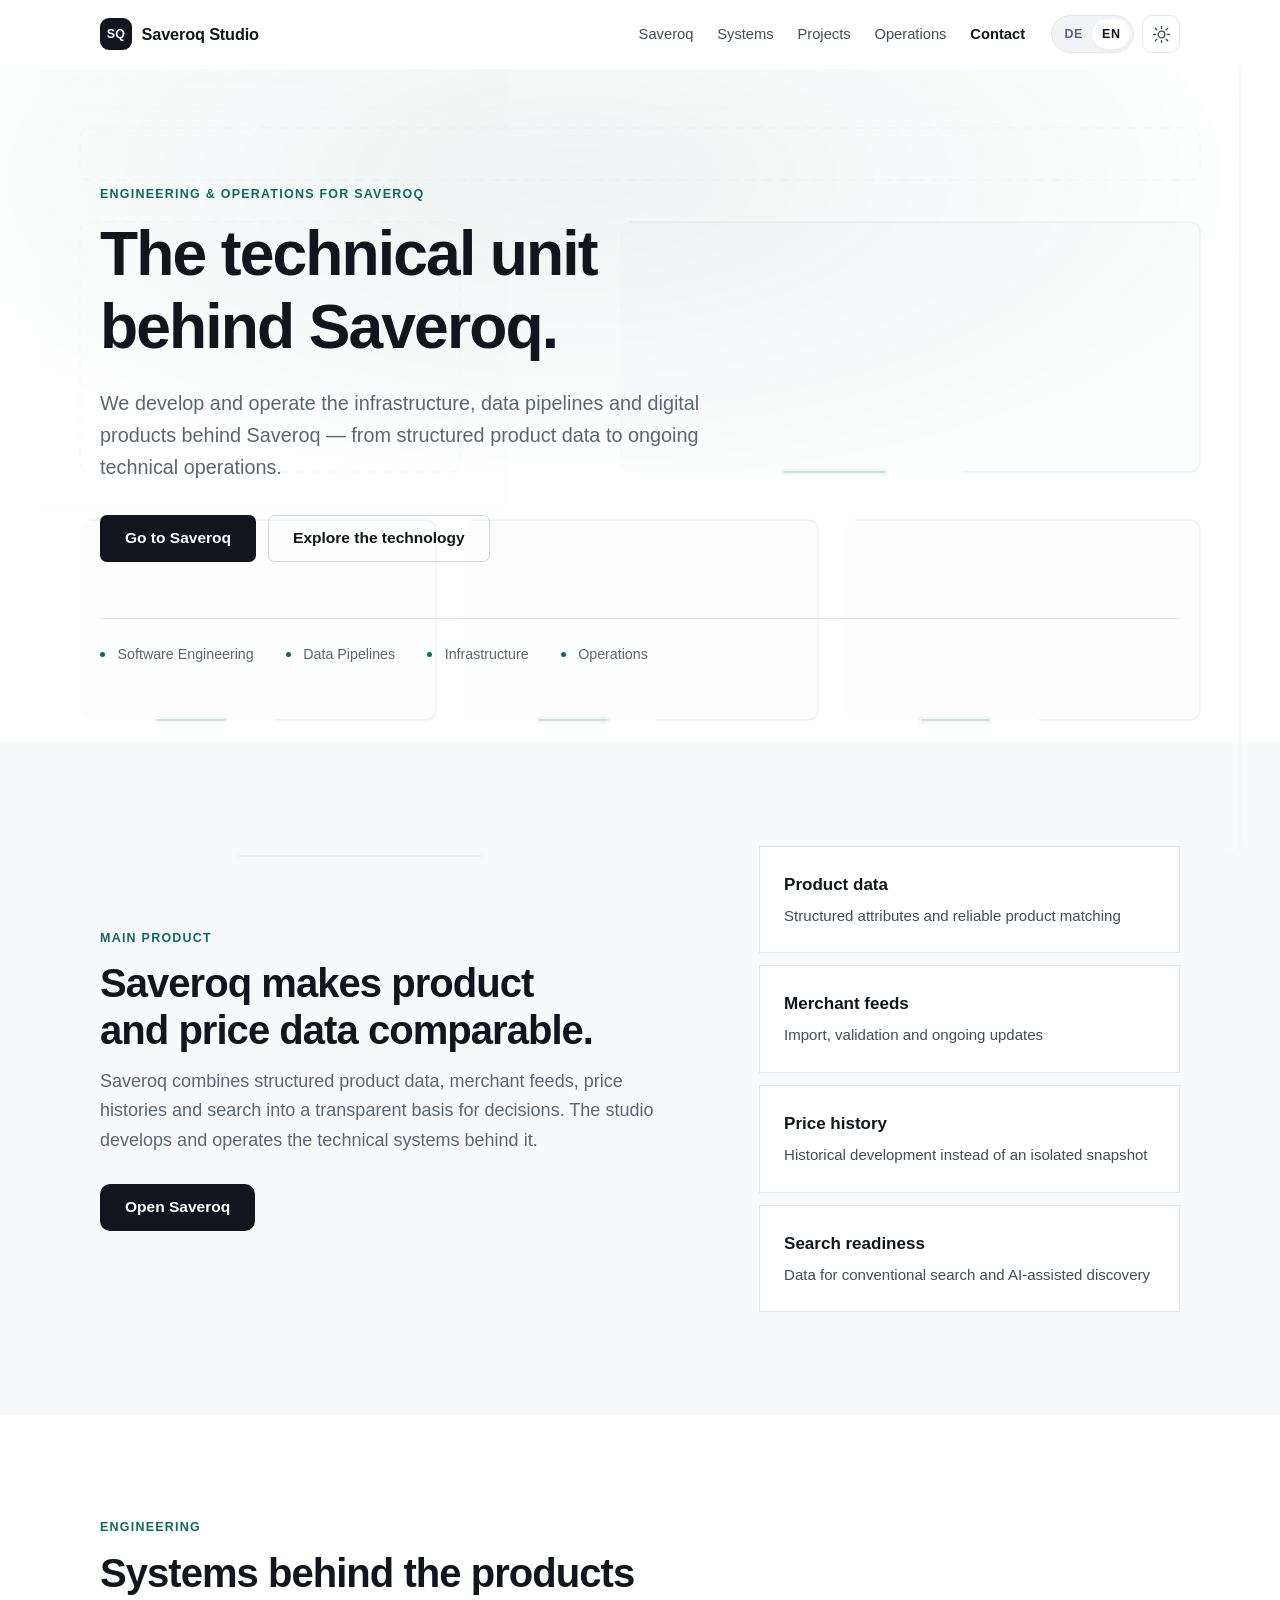
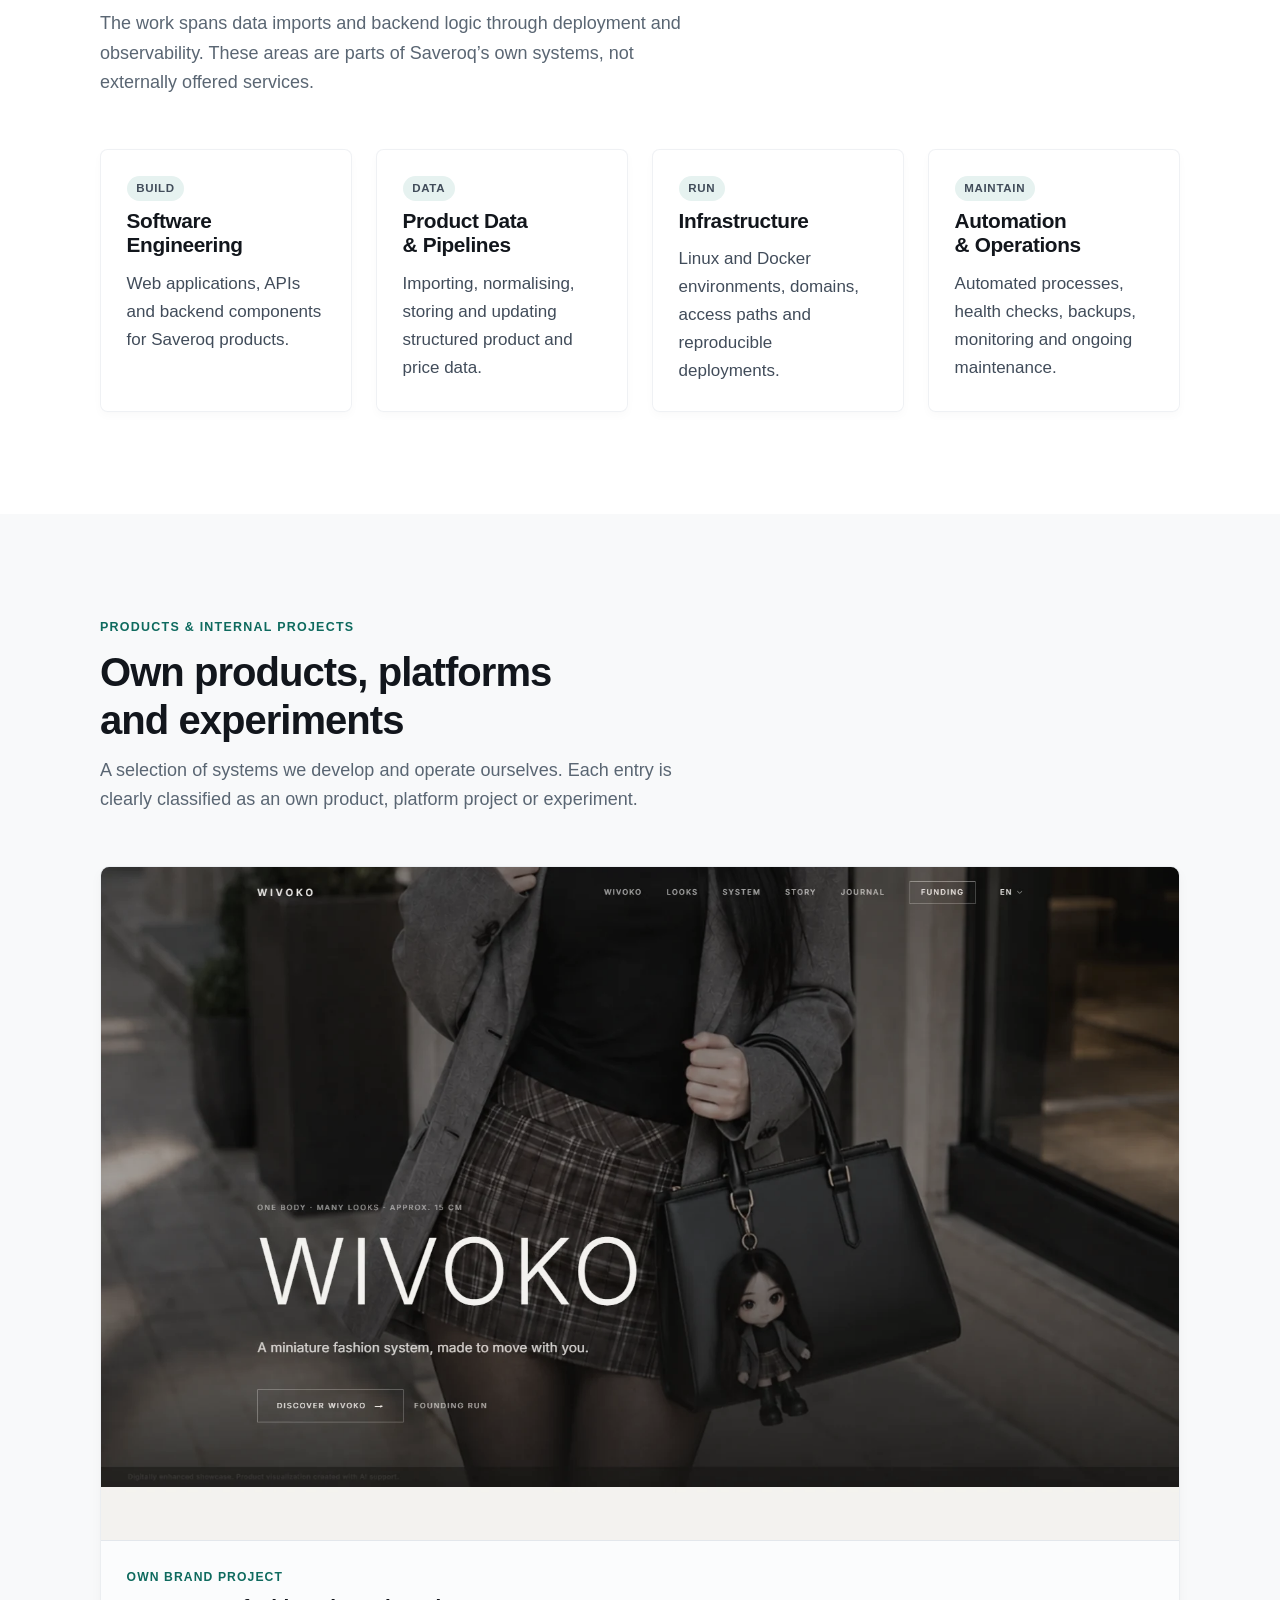
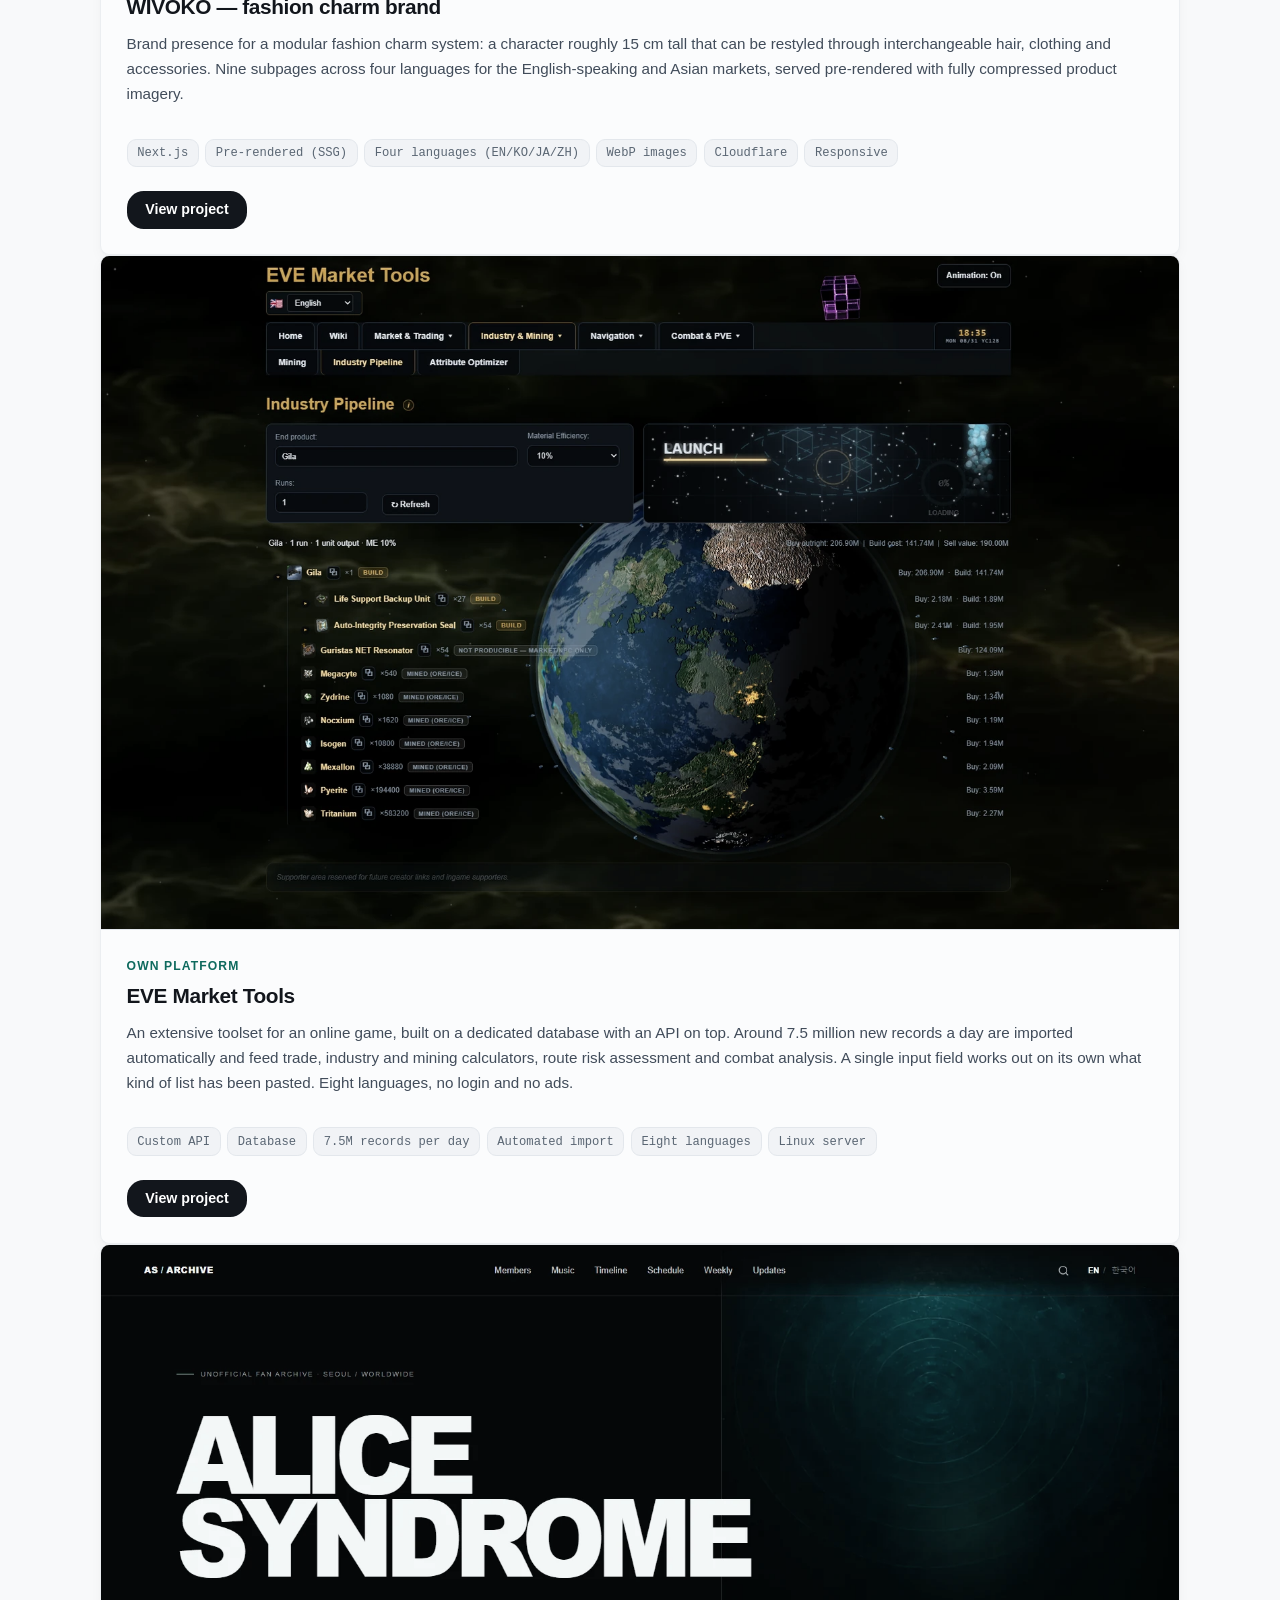
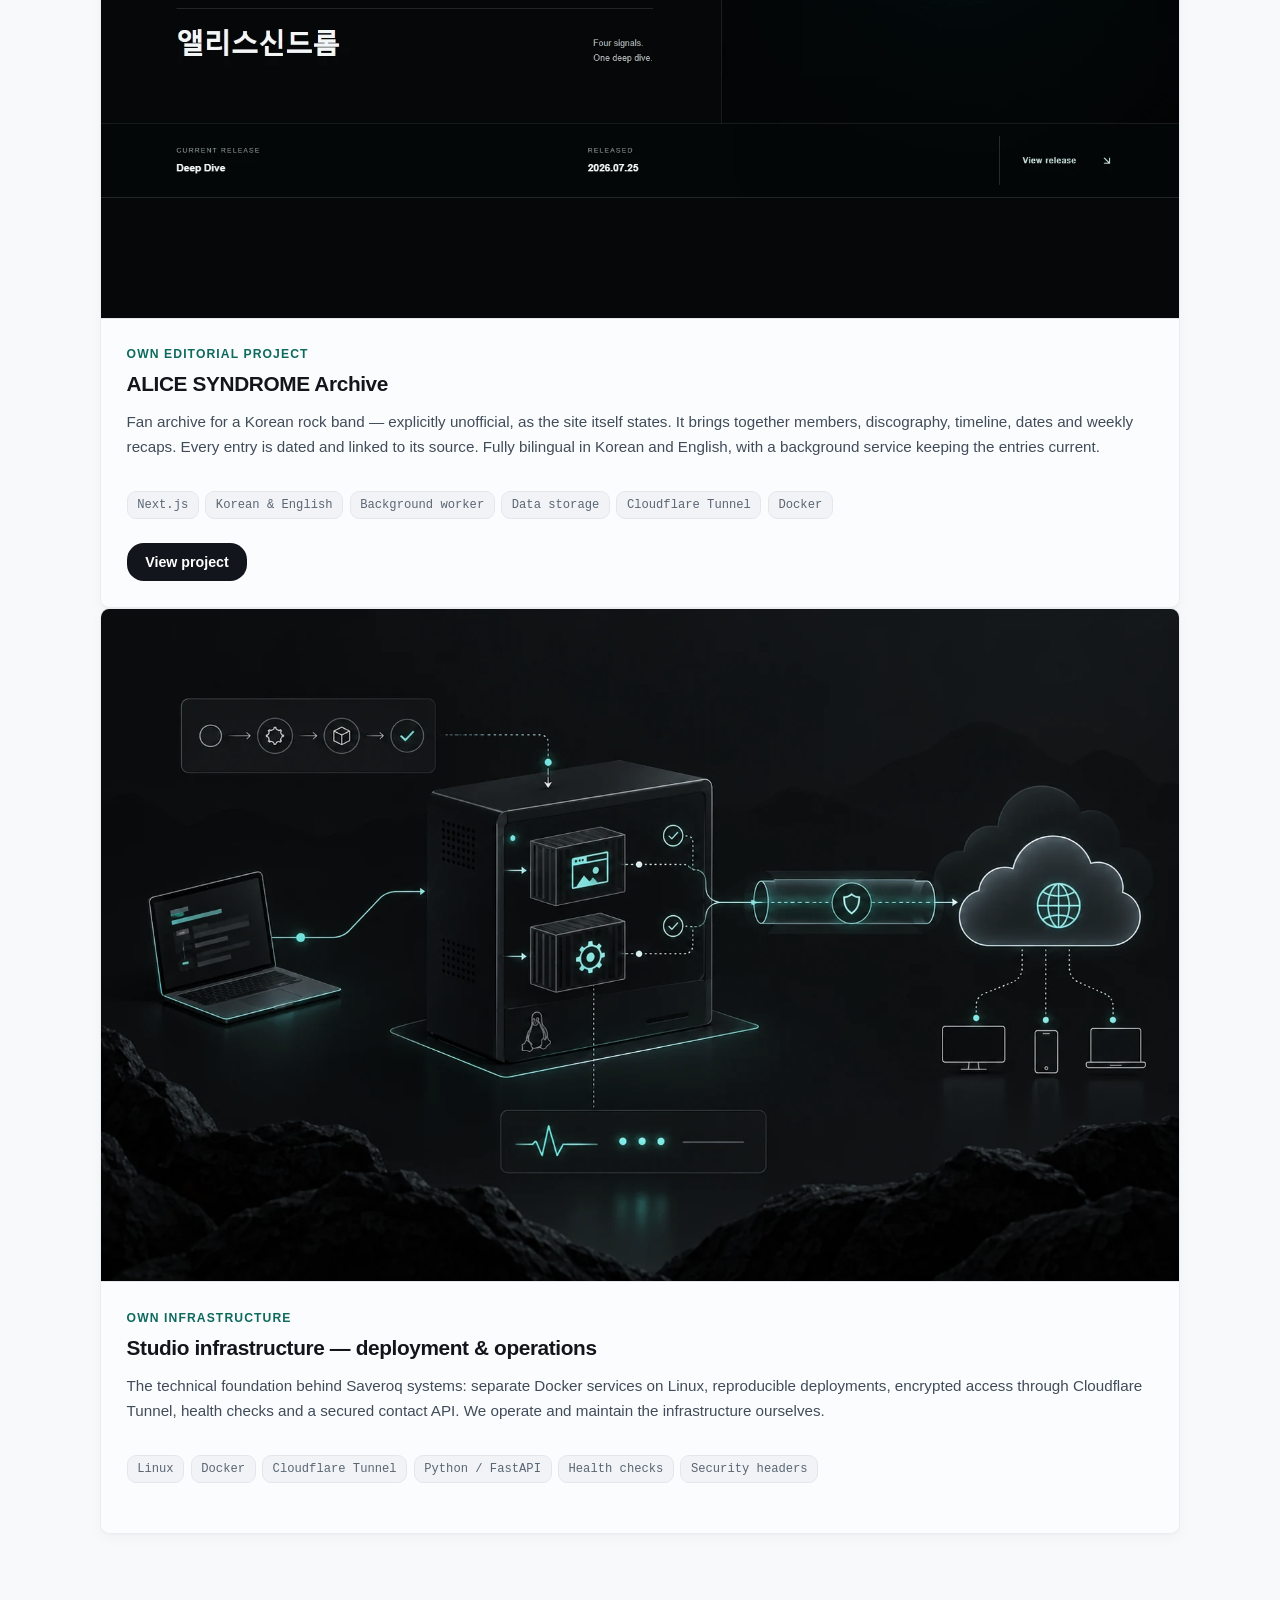
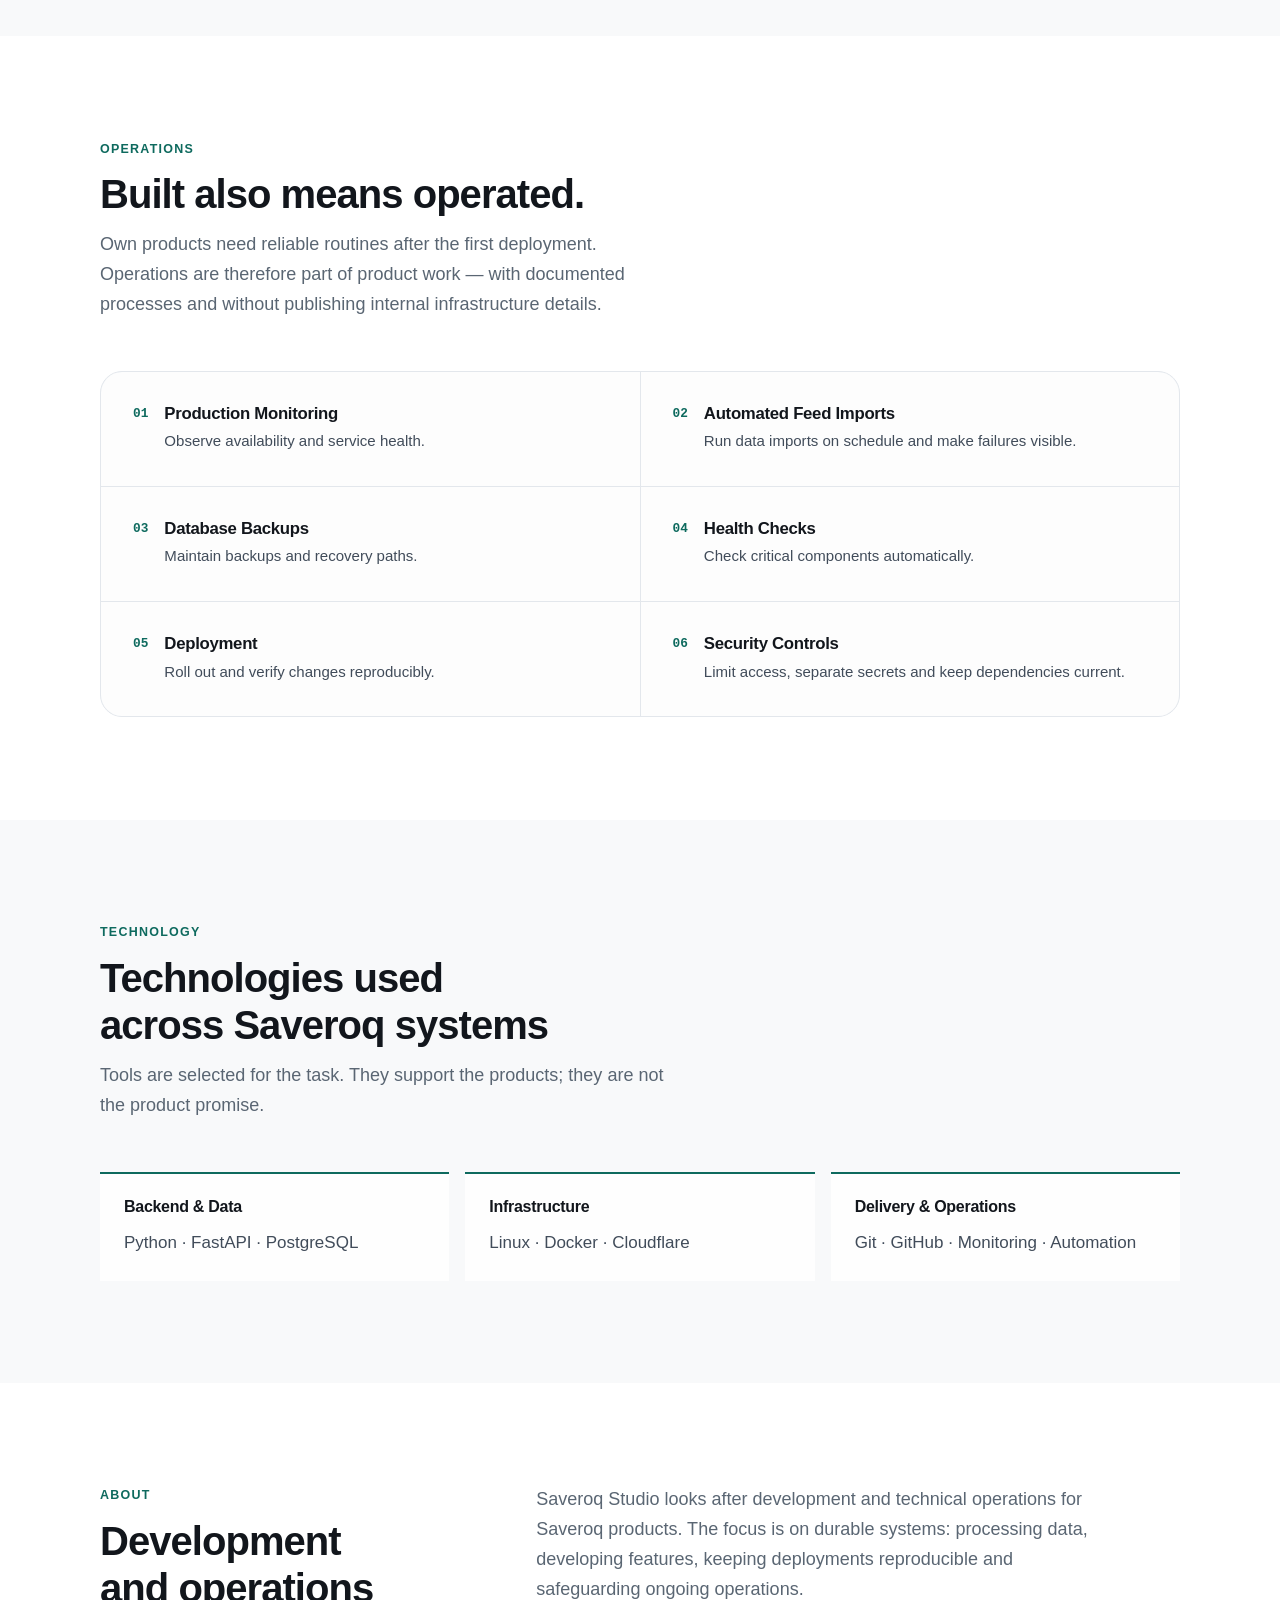
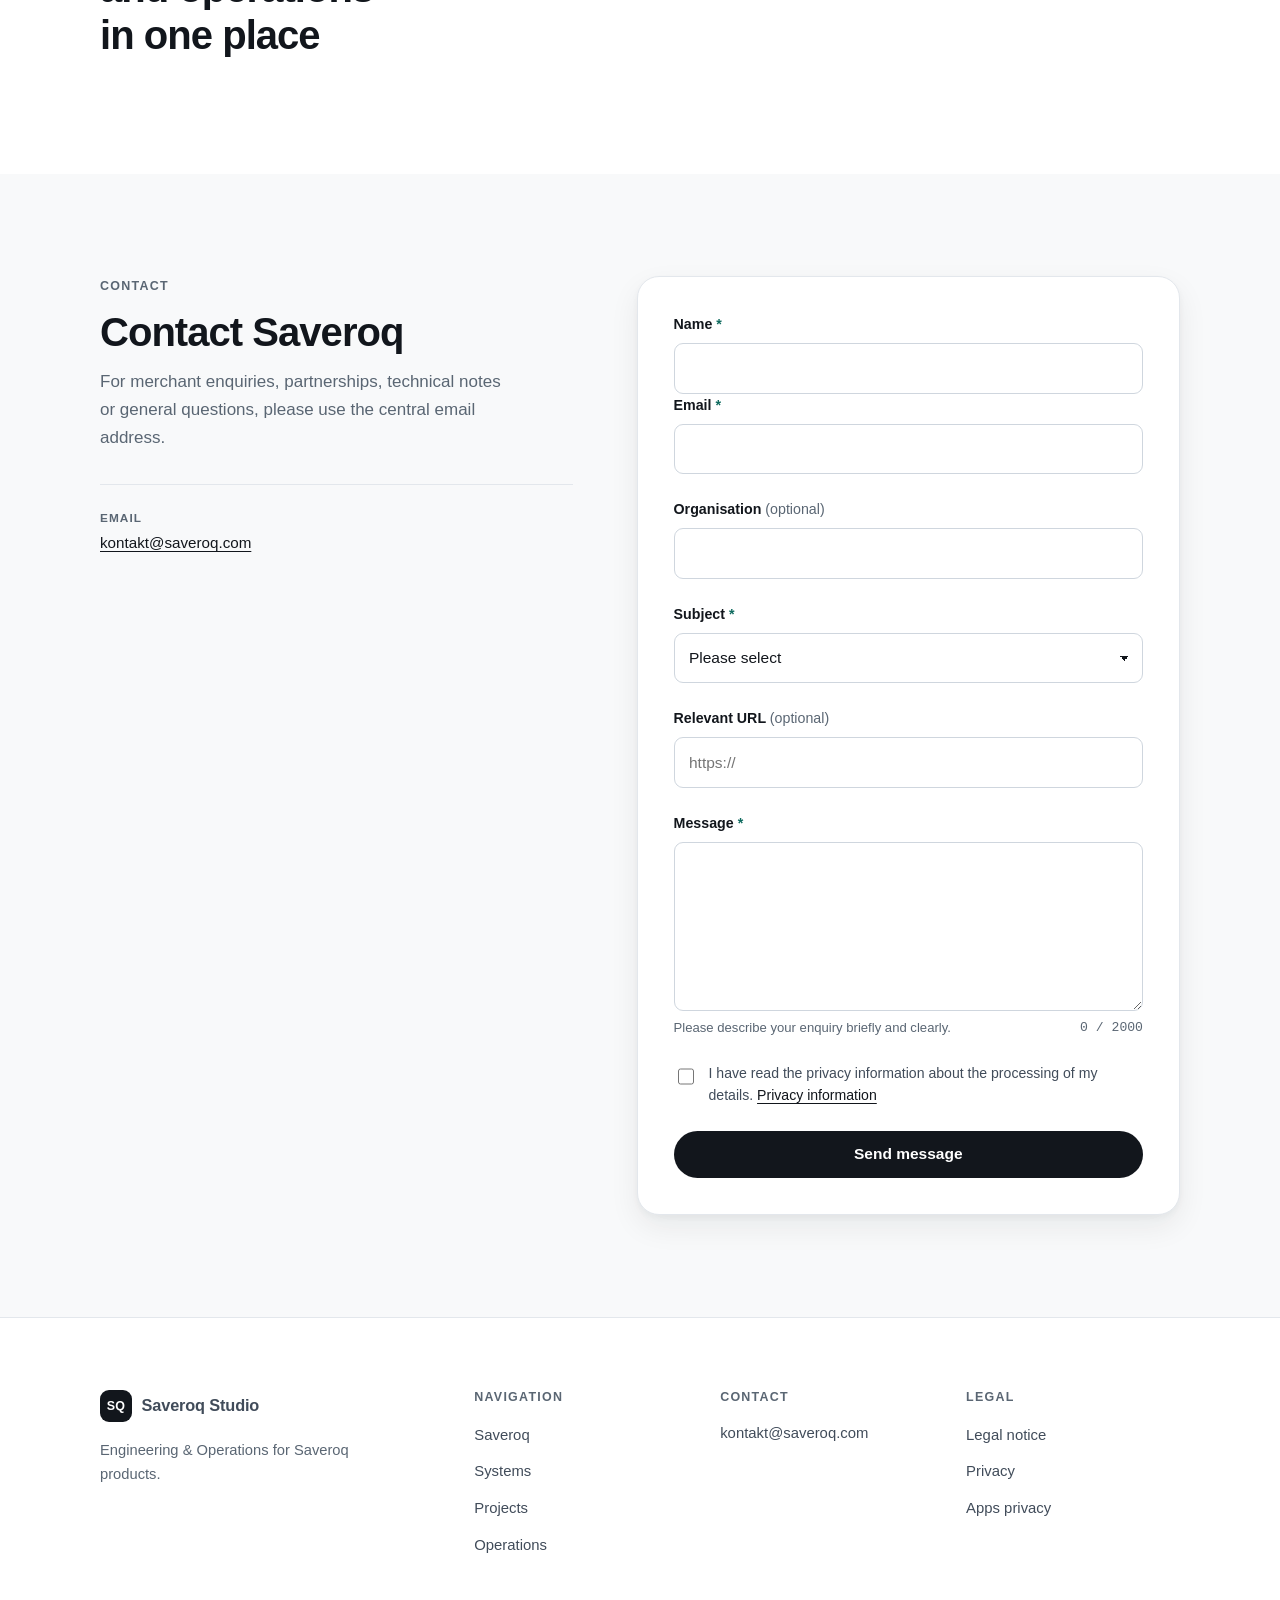
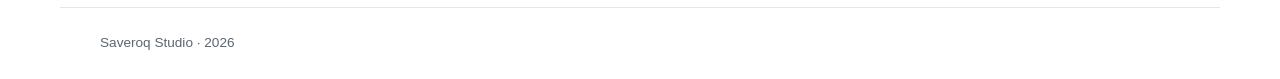
==== commit cc95e4bf: "Remove public contact person references" ====
--- a/index.html
+++ b/index.html
@@ -63,7 +63,6 @@
       "contactPoint": {
         "@type": "ContactPoint",
         "contactType": "general enquiries",
-        "name": "Girly Boldt",
         "email": "kontakt@saveroq.com",
         "availableLanguage": ["de", "en"]
       }
@@ -441,8 +440,8 @@
       <div class="contact-intro reveal">
         <p class="section-kicker" data-i18n="contact.kicker">Kontakt</p>
         <h2 id="kontakt-h" data-i18n="contact.title">Kontakt zu Saveroq</h2>
-        <p data-i18n="contact.lead">Für Händler, Partnerschaften, technische Hinweise oder allgemeine Fragen ist Girly Boldt die erste Ansprechpartnerin.</p>
-        <ul class="contact-details" id="contact-details"><li><span class="label">E-Mail</span><a href="mailto:kontakt@saveroq.com">kontakt@saveroq.com</a></li><li><span class="label">Ansprechpartnerin</span>Girly Boldt</li><li><span class="label">Recht &amp; Datenschutz</span><a href="mailto:kontakt@saveroq.com">kontakt@saveroq.com</a></li><li><span class="label">Standort</span>Nürnberg, Deutschland</li></ul>
+        <p data-i18n="contact.lead">Für Händler, Partnerschaften, technische Hinweise oder allgemeine Fragen nutzen Sie bitte die zentrale E-Mail-Adresse.</p>
+        <ul class="contact-details" id="contact-details"><li><span class="label">E-Mail</span><a href="mailto:kontakt@saveroq.com">kontakt@saveroq.com</a></li></ul>
       </div>
       <div class="contact-form-wrap reveal">
         <form class="contact-form" id="contact-form" novalidate>
@@ -466,14 +465,14 @@
   <div class="container footer-grid">
     <div class="footer-brand"><a class="brand" href="#top"><span class="brand-mark" aria-hidden="true" data-site="initials">SQ</span><span class="brand-name" data-site="name">Saveroq Studio</span></a><p class="footer-desc" data-i18n="footer.desc">Engineering &amp; Operations für die Saveroq-Produkte.</p><ul class="social-list" id="social-list"></ul></div>
     <nav class="footer-nav" aria-label="Footer-Navigation" data-i18n-attr="aria-label:a11y.footerNav"><h2 data-i18n="footer.navTitle">Navigation</h2><ul><li><a href="#saveroq" data-i18n="nav.saveroq">Saveroq</a></li><li><a href="#systeme" data-i18n="nav.systems">Systeme</a></li><li><a href="#projekte" data-i18n="nav.projects">Projekte</a></li><li><a href="#betrieb" data-i18n="nav.operations">Betrieb</a></li></ul></nav>
-    <div class="footer-col"><h2 data-i18n="footer.contactTitle">Kontakt</h2><ul class="footer-contact" id="footer-contact"><li><a href="mailto:kontakt@saveroq.com">kontakt@saveroq.com</a></li><li>Girly Boldt</li><li>Nürnberg, Deutschland</li></ul></div>
+    <div class="footer-col"><h2 data-i18n="footer.contactTitle">Kontakt</h2><ul class="footer-contact" id="footer-contact"><li><a href="mailto:kontakt@saveroq.com">kontakt@saveroq.com</a></li></ul></div>
     <div class="footer-col"><h2 data-i18n="footer.legalTitle">Rechtliches</h2><ul><li><a href="impressum.html" data-i18n="footer.imprint">Impressum</a></li><li><a href="datenschutz.html" data-i18n="footer.privacy">Datenschutz</a></li><li><a href="apps-privacy" data-i18n="footer.appsPrivacy">Apps-Datenschutz</a></li></ul></div>
   </div>
   <div class="container footer-bottom"><p><span data-site="name">Saveroq Studio</span> &middot; <span id="footer-year">2026</span></p></div>
 </footer>
-<script src="js/config.js?v=0ee30781"></script>
-<script src="js/i18n.js?v=dc080f2d"></script>
+<script src="js/config.js?v=50f7b317"></script>
+<script src="js/i18n.js?v=8c14ca8b"></script>
 <script src="js/projects.js?v=b47023de"></script>
-<script src="js/main.js?v=4dbb1878"></script>
+<script src="js/main.js?v=8fa9931a"></script>
 </body>
 </html>
